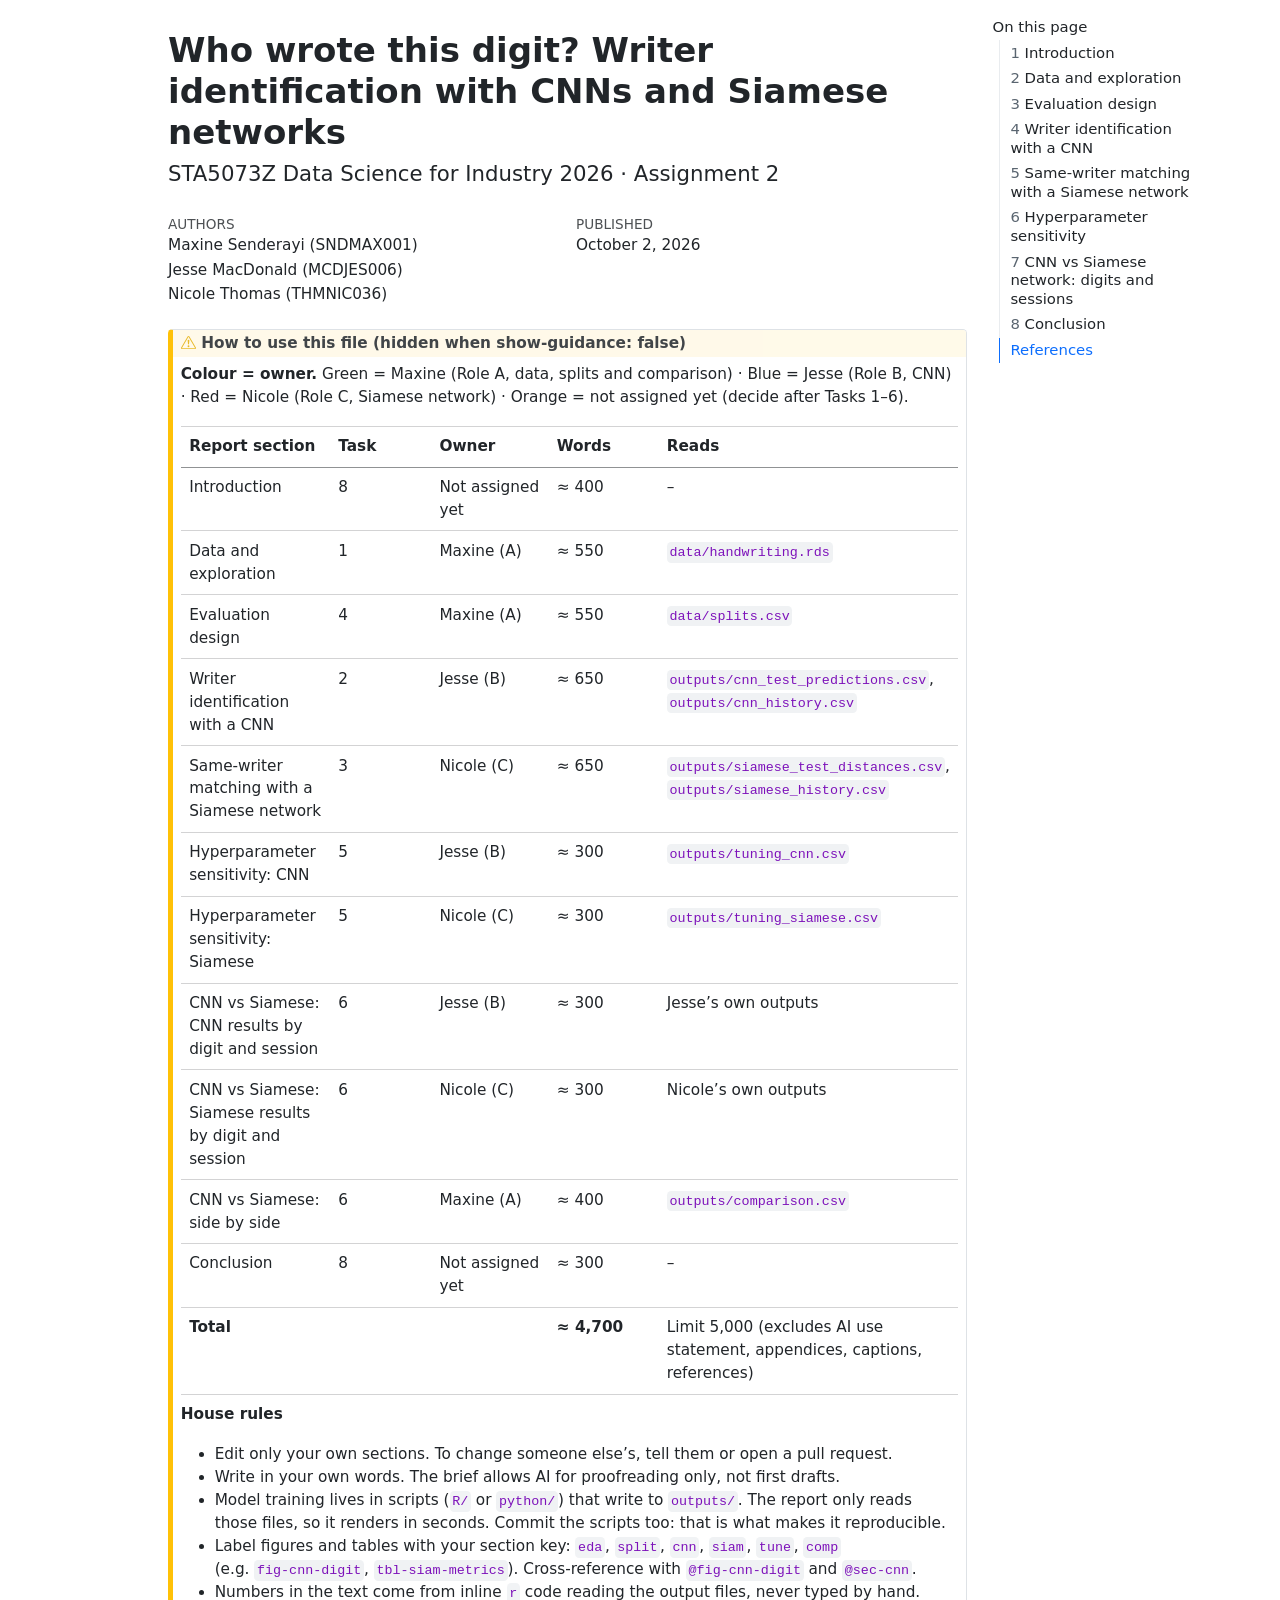
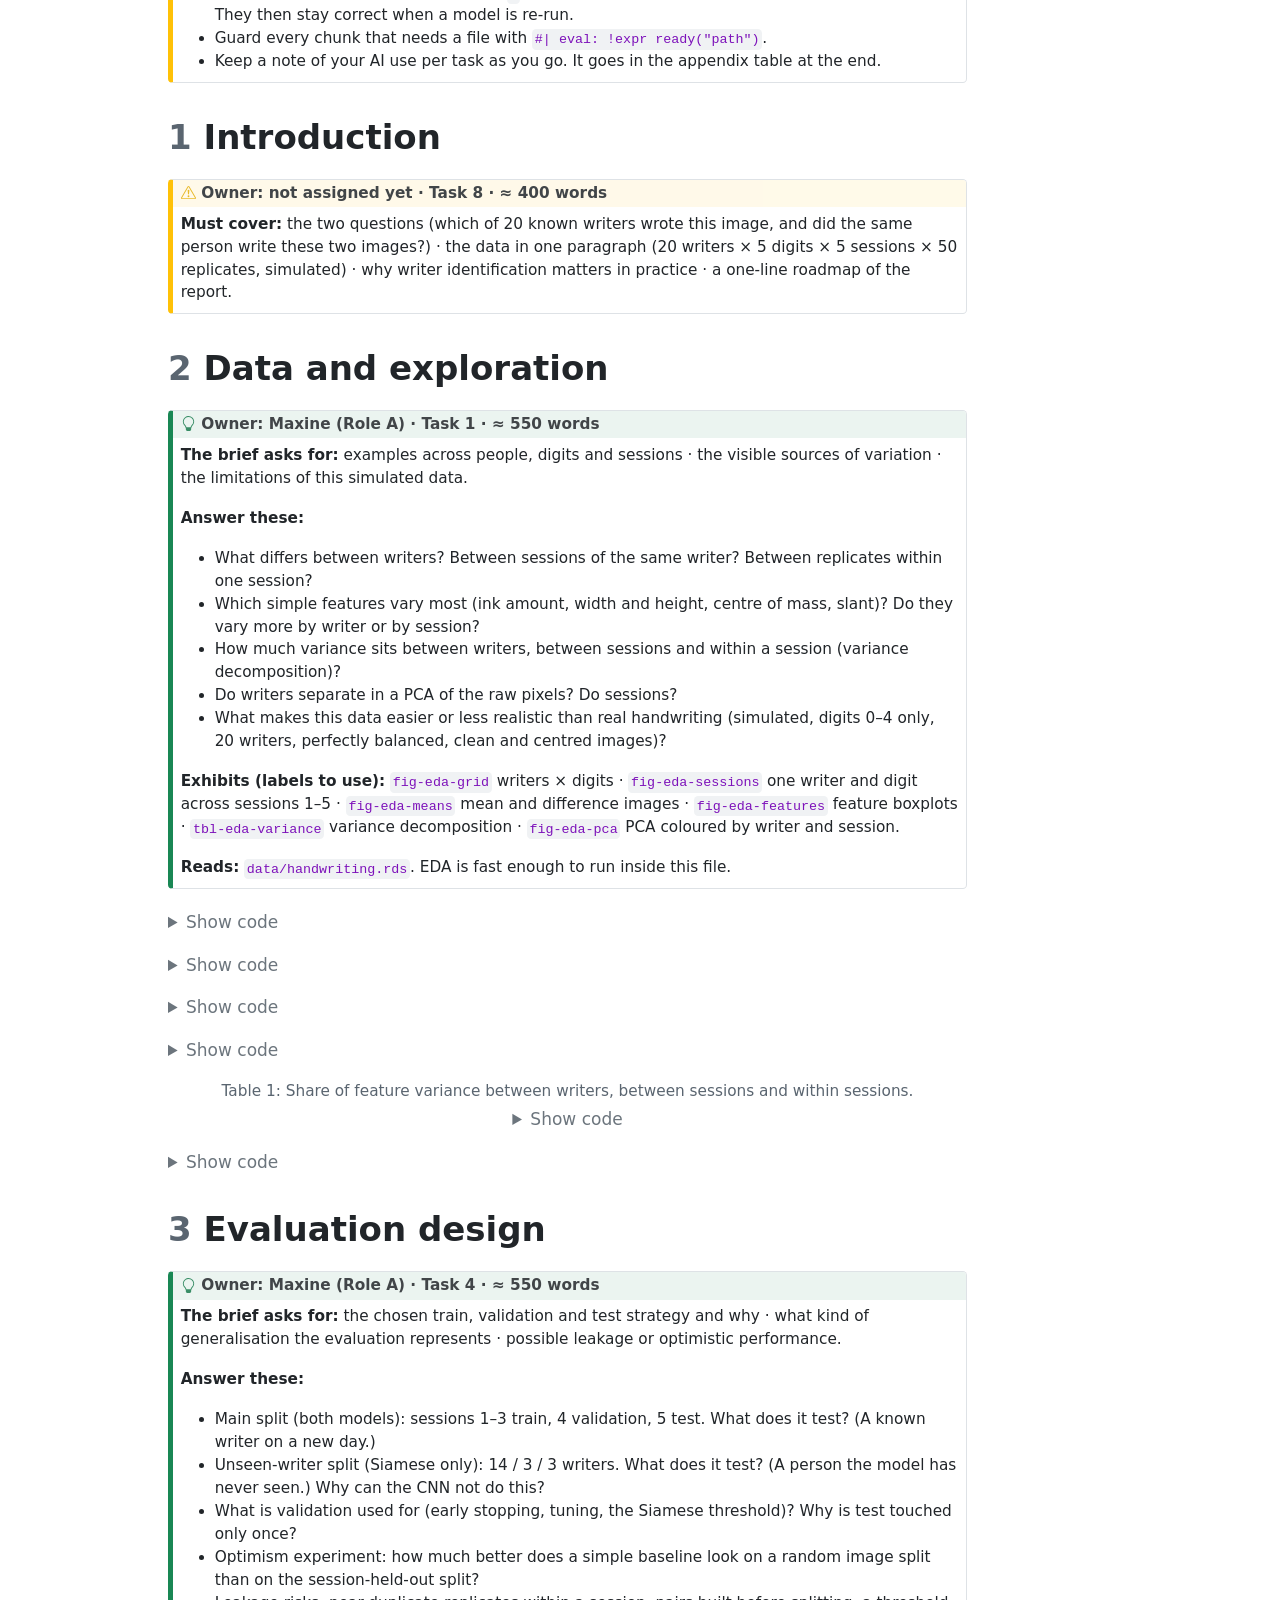
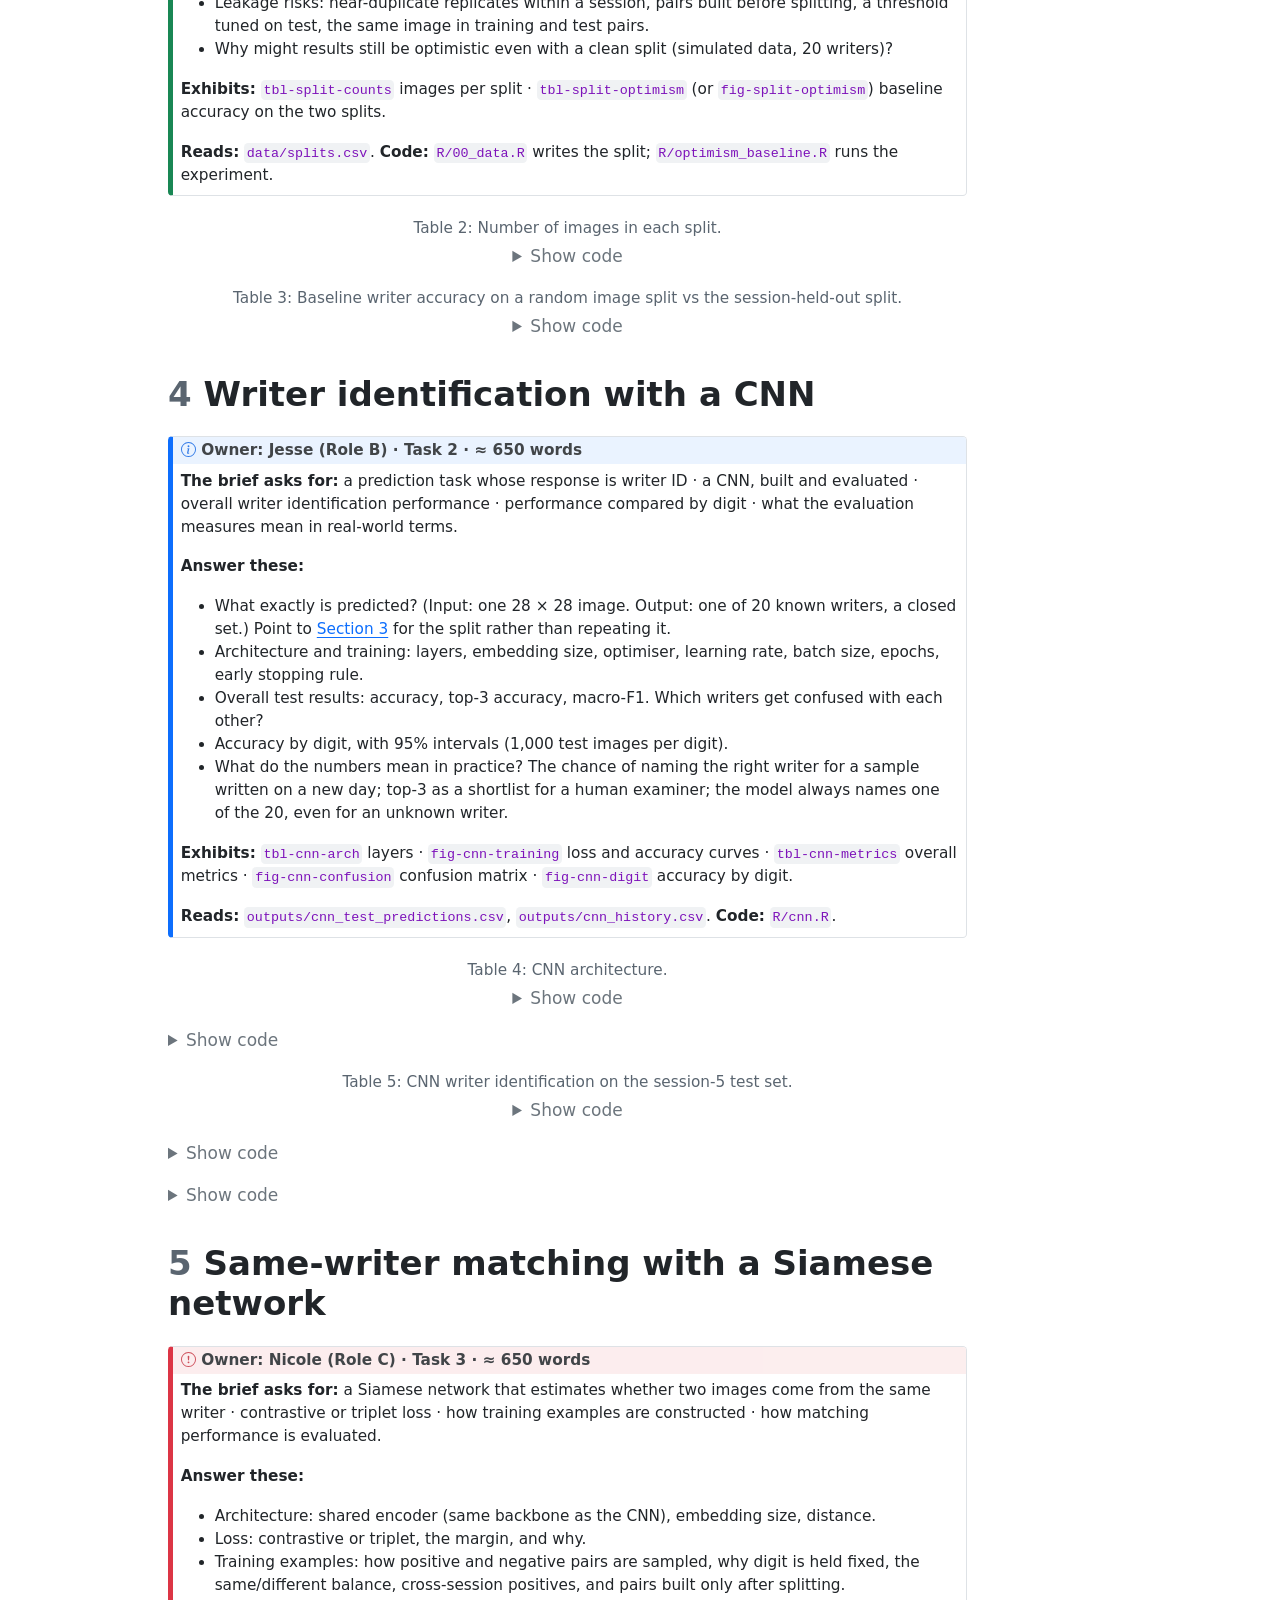
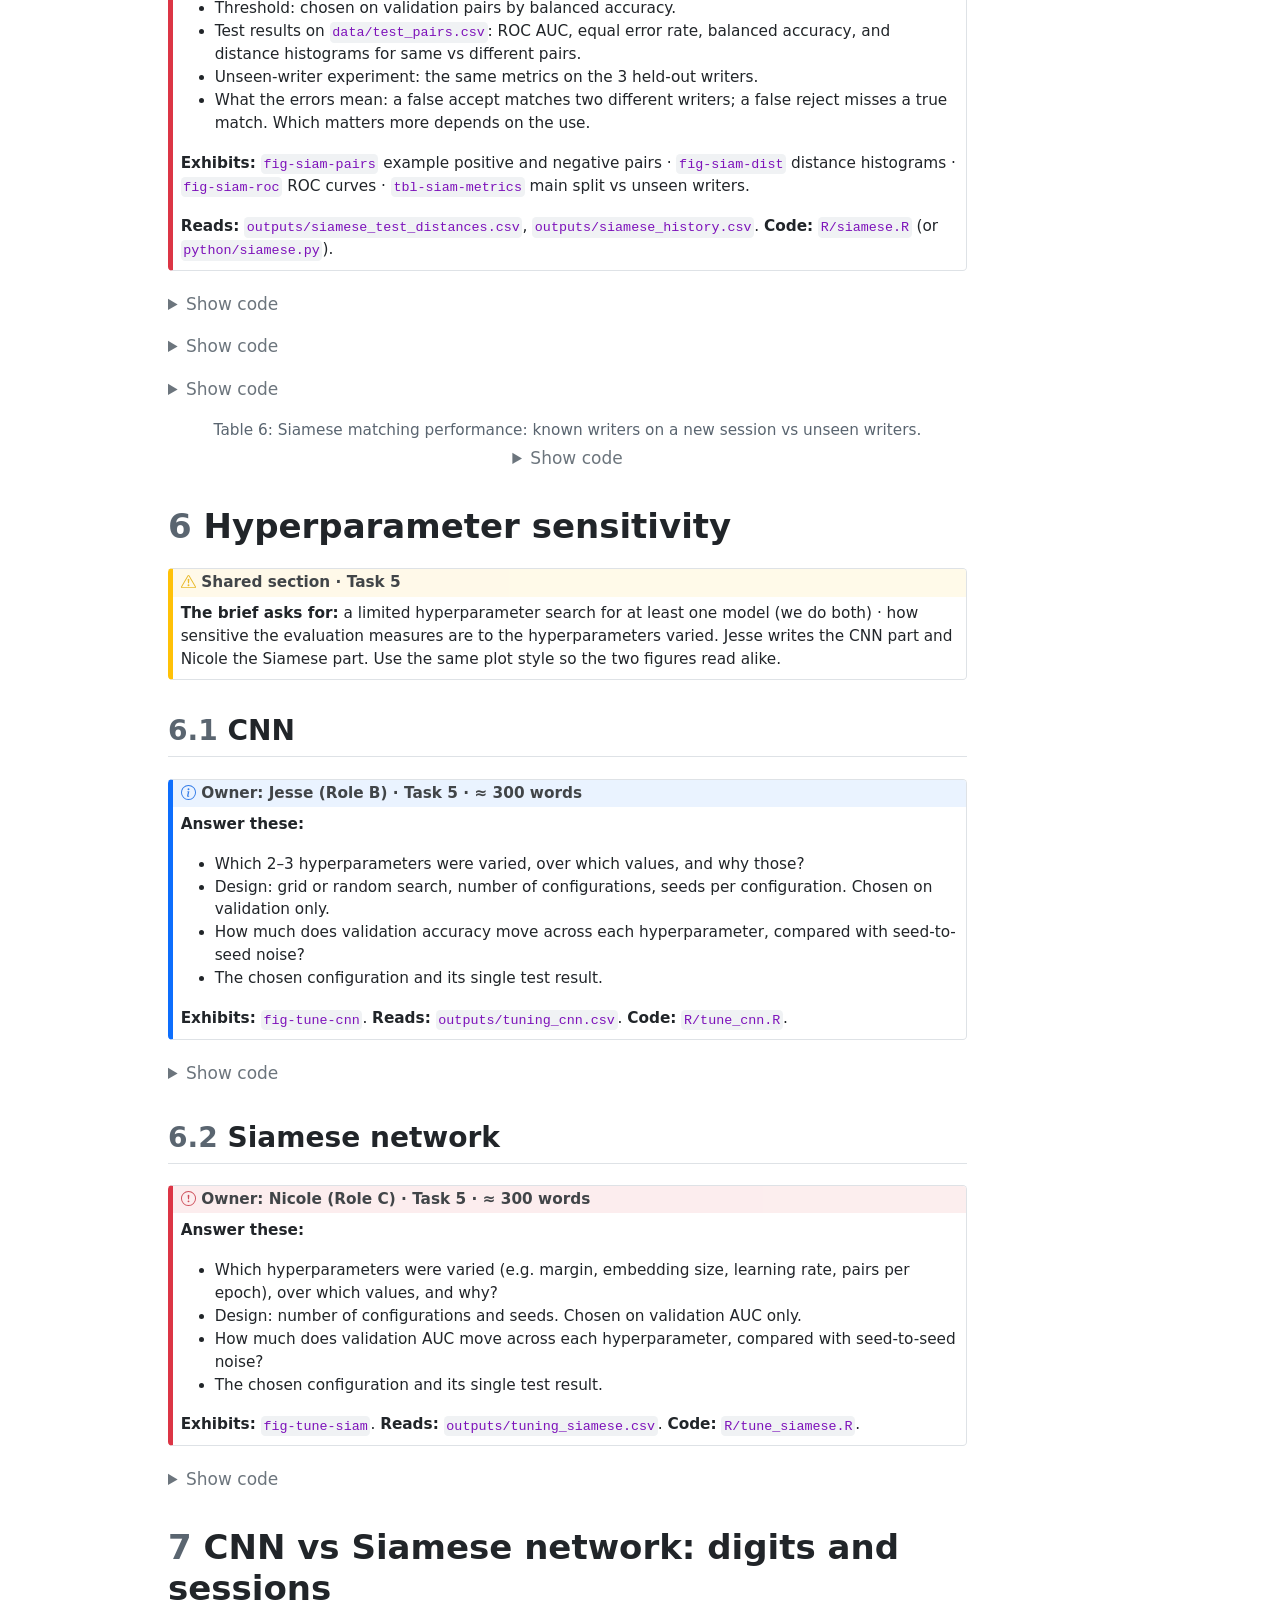
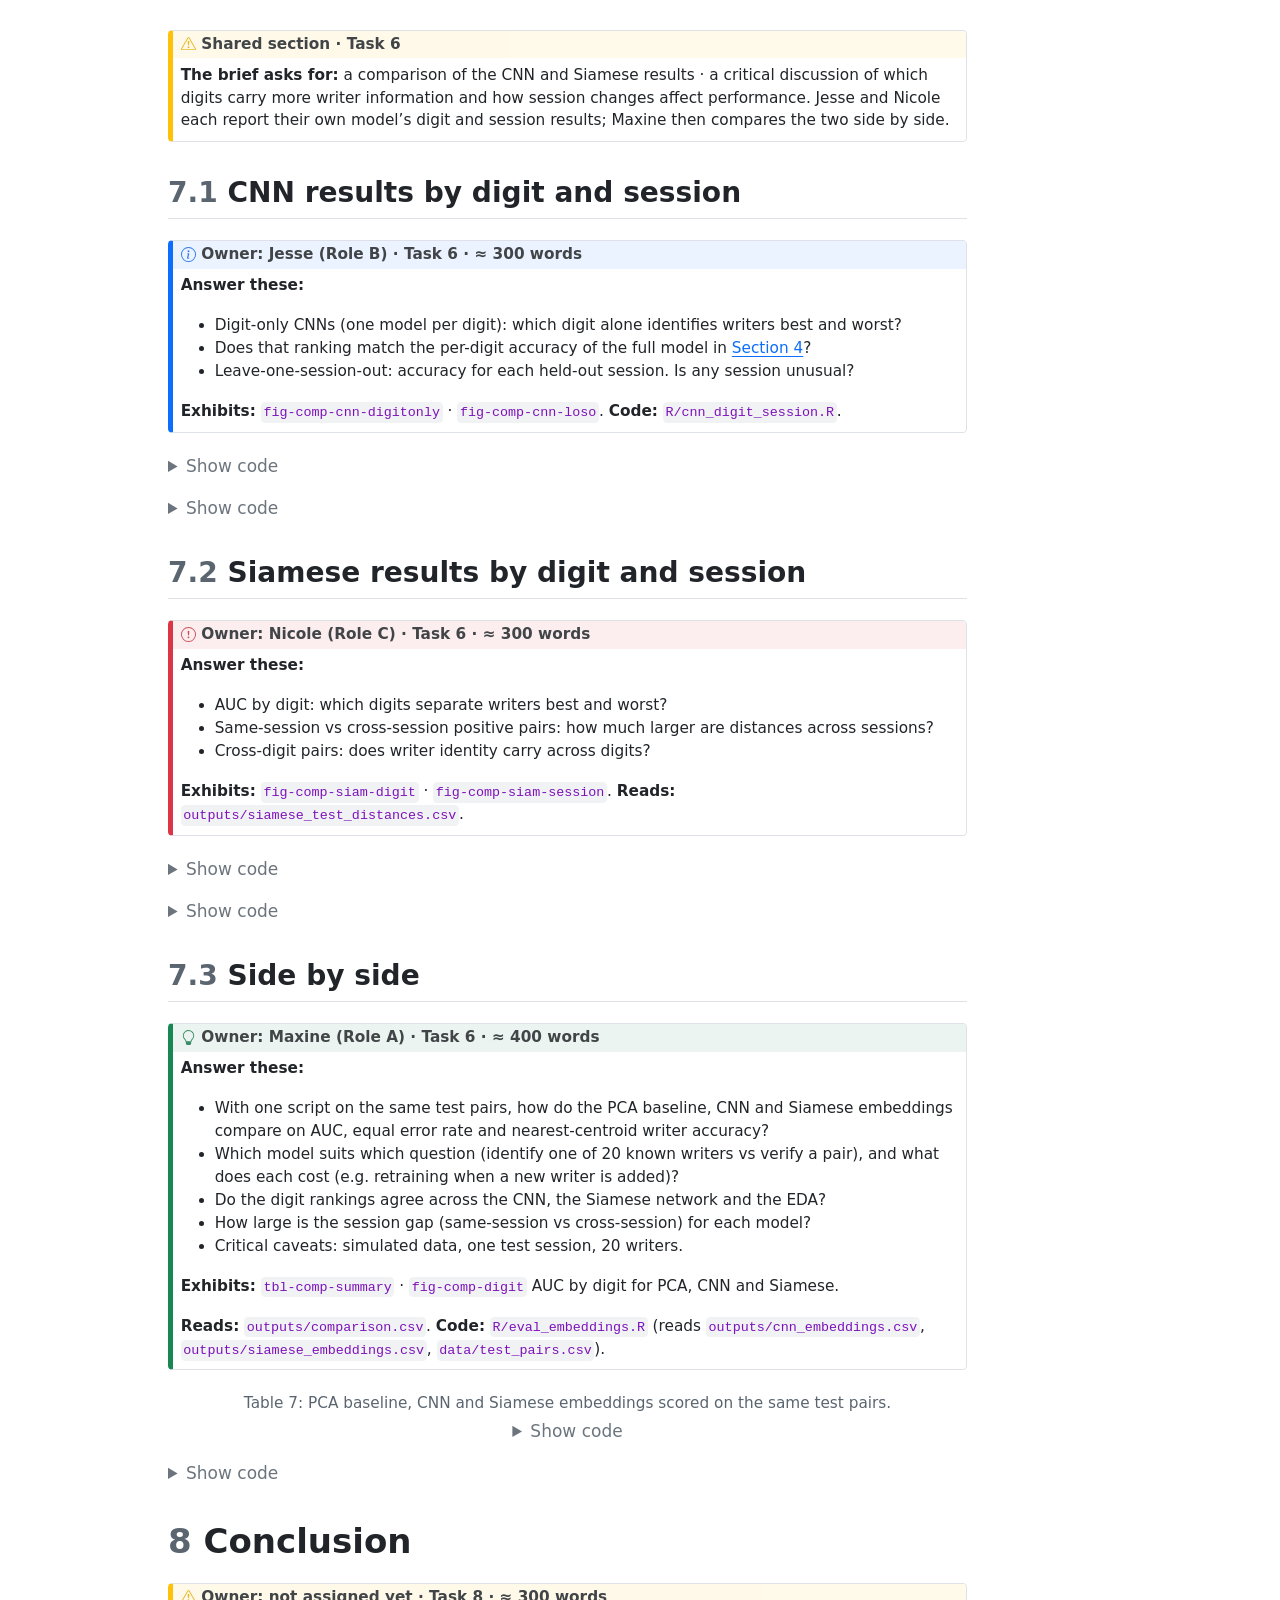
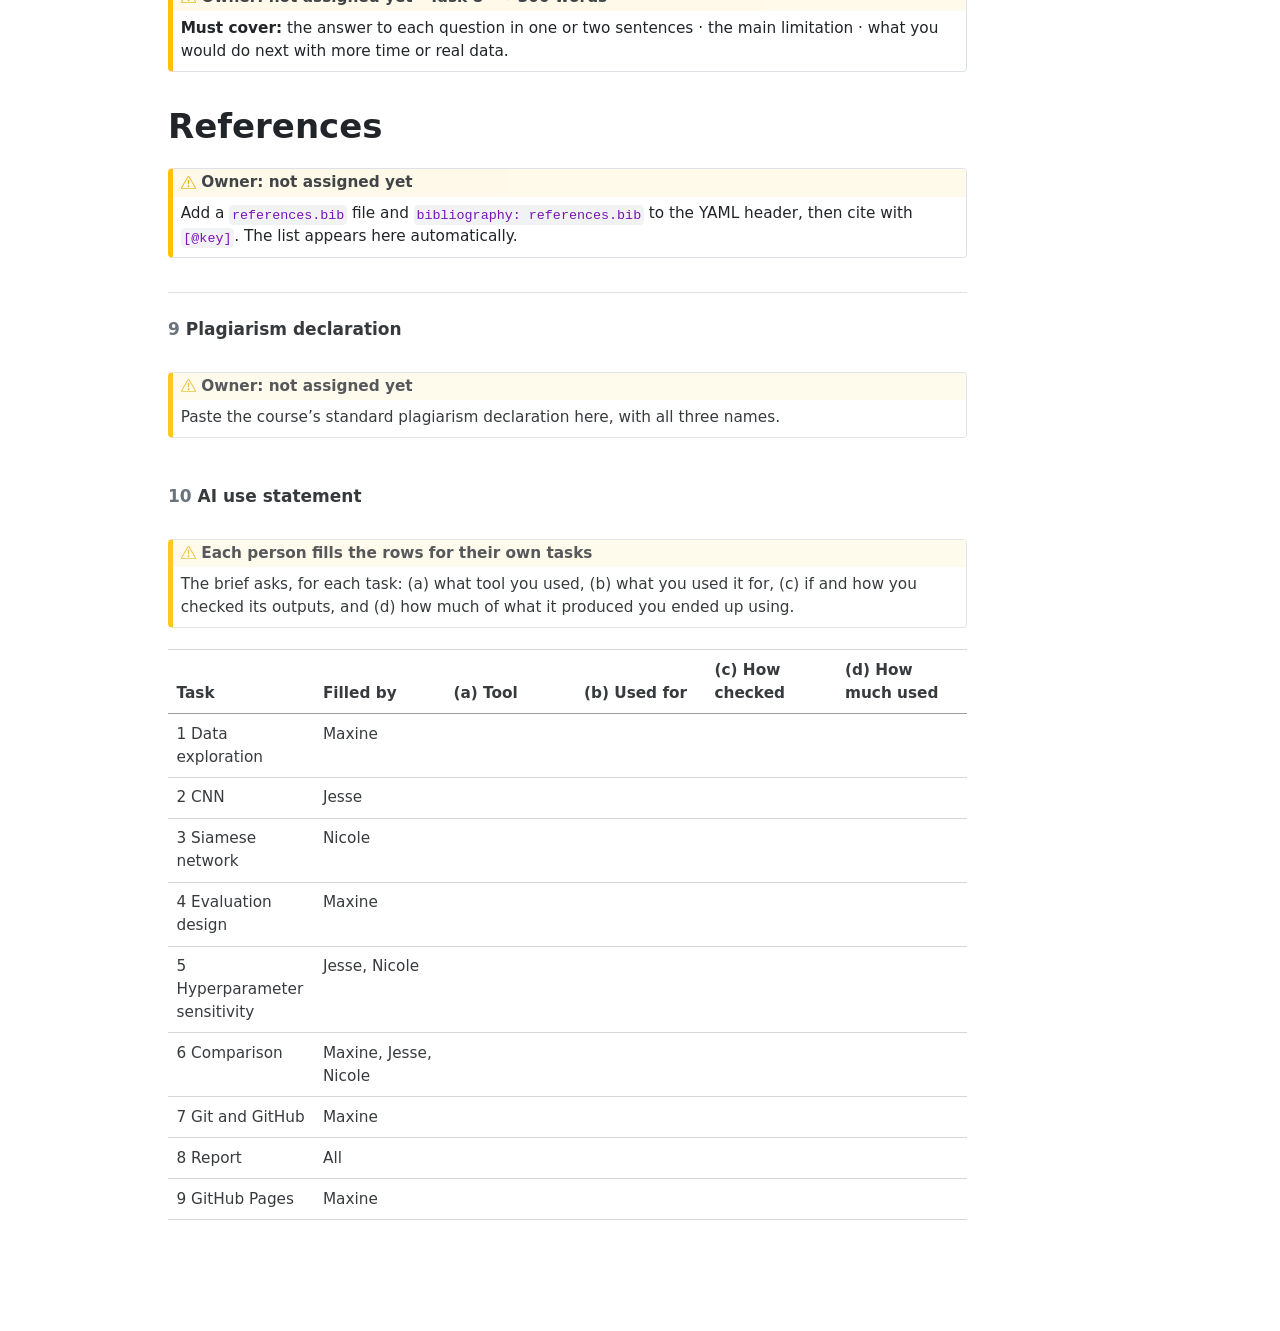
==== docs/index.html @ c6ca2ad2 "Added group names and student numbers" ====
<!DOCTYPE html>
<html xmlns="http://www.w3.org/1999/xhtml" lang="en" xml:lang="en"><head>

<meta charset="utf-8">
<meta name="generator" content="quarto-1.10.18">

<meta name="viewport" content="width=device-width, initial-scale=1.0, user-scalable=yes">

<meta name="author" content="Maxine Senderayi (SNDMAX001)">
<meta name="author" content="Jesse MacDonald (MCDJES006)">
<meta name="author" content="Nicole Thomas (THMNIC036)">
<meta name="dcterms.date" content="2026-10-02">

<title>Who wrote this digit? Writer identification with CNNs and Siamese networks – DS4I Assignment 2</title>
<style>
/* Default styles provided by pandoc.
** See https://pandoc.org/MANUAL.html#variables-for-html for config info.
*/
span.smallcaps{font-variant: small-caps;}
div.columns{display: flex; gap: 1.5em;}
div.column{flex: auto;}
@media screen {
div.columns{gap: min(4vw, 1.5em);}
div.column{overflow-x: auto;}
}
div.hanging-indent{margin-left: 1.5em; text-indent: -1.5em;}
ul.task-list{list-style: none;}
ul.task-list li input[type="checkbox"] {
  width: 0.8em;
  margin: 0 0.8em 0.2em -1em; /* quarto-specific, see https://github.com/quarto-dev/quarto-cli/issues/4556 */ 
  vertical-align: middle;
}
/* CSS for syntax highlighting */
html { -webkit-text-size-adjust: 100%; }
pre > code.sourceCode { white-space: pre; position: relative; }
pre > code.sourceCode > span { display: inline-block; line-height: 1.25; }
pre > code.sourceCode > span:empty { height: 1.2em; }
.sourceCode { overflow: visible; }
code.sourceCode > span { color: inherit; text-decoration: inherit; }
div.sourceCode { margin: 1em 0; }
pre.sourceCode { margin: 0; }
@media screen {
div.sourceCode { overflow: auto; }
}
@media print {
pre > code.sourceCode { white-space: pre-wrap; }
pre > code.sourceCode > span { text-indent: -5em; padding-left: 5em; }
}
pre.numberSource code
  { counter-reset: source-line 0; }
pre.numberSource code > span
  { position: relative; left: -4em; counter-increment: source-line; }
pre.numberSource code > span > a:first-child::before
  { content: counter(source-line);
    position: relative; left: -1em; text-align: right; vertical-align: baseline;
    border: none; display: inline-block;
    -webkit-touch-callout: none; -webkit-user-select: none;
    -khtml-user-select: none; -moz-user-select: none;
    -ms-user-select: none; user-select: none;
    padding: 0 4px; width: 4em;
  }
pre.numberSource { margin-left: 3em;  padding-left: 4px; }
div.sourceCode
  {   }
@media screen {
pre > code.sourceCode > span > a:first-child::before { text-decoration: underline; }
}
/* CSS for citations */
div.csl-bib-body { }
div.csl-entry {
  clear: both;
}
.hanging-indent div.csl-entry {
  margin-left:2em;
  text-indent:-2em;
}
div.csl-left-margin {
  min-width:2em;
  float:left;
}
div.csl-right-inline {
  margin-left:2em;
  padding-left:1em;
}
div.csl-indent {
  margin-left: 2em;
}</style>


<script src="site_libs/quarto-nav/quarto-nav.js"></script>
<script src="site_libs/clipboard/clipboard.min.js"></script>
<script src="site_libs/quarto-search/autocomplete.umd.js"></script>
<script src="site_libs/quarto-search/fuse.min.js"></script>
<script src="site_libs/quarto-search/quarto-search.js"></script>
<meta name="quarto:offset" content="./">
<script src="site_libs/quarto-html/quarto.js" type="module"></script>
<script src="site_libs/quarto-html/tabsets/tabsets.js" type="module"></script>
<script src="site_libs/quarto-html/popper.min.js"></script>
<script src="site_libs/quarto-html/tippy.umd.min.js"></script>
<script src="site_libs/quarto-html/anchor.min.js"></script>
<link href="site_libs/quarto-html/tippy.css" rel="stylesheet">
<link href="site_libs/quarto-html/quarto-syntax-highlighting-64a204ab8560d761af7679ceaba22944.css" rel="stylesheet" id="quarto-text-highlighting-styles">
<script src="site_libs/bootstrap/bootstrap.min.js"></script>
<link href="site_libs/bootstrap/bootstrap-icons.css" rel="stylesheet">
<link href="site_libs/bootstrap/bootstrap-ba8f7c244c1f50cbf6c6a3aa3874339a.min.css" rel="stylesheet" append-hash="true" id="quarto-bootstrap" data-mode="light">
<script id="quarto-search-options" type="application/json">{
  "location": "sidebar",
  "copy-button": false,
  "collapse-after": 3,
  "panel-placement": "start",
  "type": "textbox",
  "limit": 50,
  "keyboard-shortcut": [
    "f",
    "/",
    "s"
  ],
  "show-item-context": false,
  "language": {
    "search-no-results-text": "No results",
    "search-matching-documents-text": "matching documents",
    "search-copy-link-title": "Copy link to search",
    "search-hide-matches-text": "Hide additional matches",
    "search-more-match-text": "more match in this document",
    "search-more-matches-text": "more matches in this document",
    "search-clear-button-title": "Clear",
    "search-text-placeholder": "",
    "search-detached-cancel-button-title": "Cancel",
    "search-submit-button-title": "Submit",
    "search-label": "Search"
  }
}</script>


</head>

<body class="quarto-light">

<div id="quarto-search-results"></div>
<!-- content -->
<div id="quarto-content" class="quarto-container page-columns page-rows-contents page-layout-article">
<!-- sidebar -->
<!-- margin-sidebar -->
    <div id="quarto-margin-sidebar" class="sidebar margin-sidebar">
        <nav id="TOC" role="doc-toc" class="toc-active">
    <h2 id="toc-title">On this page</h2>
   
  <ul class="collapse">
  <li><a href="#sec-intro" id="toc-sec-intro" class="nav-link active" data-scroll-target="#sec-intro"><span class="header-section-number">1</span> Introduction</a></li>
  <li><a href="#sec-eda" id="toc-sec-eda" class="nav-link" data-scroll-target="#sec-eda"><span class="header-section-number">2</span> Data and exploration</a></li>
  <li><a href="#sec-split" id="toc-sec-split" class="nav-link" data-scroll-target="#sec-split"><span class="header-section-number">3</span> Evaluation design</a></li>
  <li><a href="#sec-cnn" id="toc-sec-cnn" class="nav-link" data-scroll-target="#sec-cnn"><span class="header-section-number">4</span> Writer identification with a CNN</a></li>
  <li><a href="#sec-siam" id="toc-sec-siam" class="nav-link" data-scroll-target="#sec-siam"><span class="header-section-number">5</span> Same-writer matching with a Siamese network</a></li>
  <li><a href="#sec-tune" id="toc-sec-tune" class="nav-link" data-scroll-target="#sec-tune"><span class="header-section-number">6</span> Hyperparameter sensitivity</a>
  <ul class="collapse">
  <li><a href="#sec-tune-cnn" id="toc-sec-tune-cnn" class="nav-link" data-scroll-target="#sec-tune-cnn"><span class="header-section-number">6.1</span> CNN</a></li>
  <li><a href="#sec-tune-siam" id="toc-sec-tune-siam" class="nav-link" data-scroll-target="#sec-tune-siam"><span class="header-section-number">6.2</span> Siamese network</a></li>
  </ul></li>
  <li><a href="#sec-comp" id="toc-sec-comp" class="nav-link" data-scroll-target="#sec-comp"><span class="header-section-number">7</span> CNN vs Siamese network: digits and sessions</a>
  <ul class="collapse">
  <li><a href="#sec-comp-cnn" id="toc-sec-comp-cnn" class="nav-link" data-scroll-target="#sec-comp-cnn"><span class="header-section-number">7.1</span> CNN results by digit and session</a></li>
  <li><a href="#sec-comp-siam" id="toc-sec-comp-siam" class="nav-link" data-scroll-target="#sec-comp-siam"><span class="header-section-number">7.2</span> Siamese results by digit and session</a></li>
  <li><a href="#sec-comp-both" id="toc-sec-comp-both" class="nav-link" data-scroll-target="#sec-comp-both"><span class="header-section-number">7.3</span> Side by side</a></li>
  </ul></li>
  <li><a href="#sec-conclusion" id="toc-sec-conclusion" class="nav-link" data-scroll-target="#sec-conclusion"><span class="header-section-number">8</span> Conclusion</a></li>
  <li><a href="#references" id="toc-references" class="nav-link" data-scroll-target="#references">References</a></li>
  
  
  </ul>
</nav>
    </div>
<!-- main -->
<main class="content" id="quarto-document-content">

<header id="title-block-header" class="quarto-title-block default">
<div class="quarto-title">
<h1 class="title">Who wrote this digit? Writer identification with CNNs and Siamese networks</h1>
<p class="subtitle lead">STA5073Z Data Science for Industry 2026 · Assignment 2</p>
</div>



<div class="quarto-title-meta">

    <div>
    <div class="quarto-title-meta-heading">Authors</div>
    <div class="quarto-title-meta-contents">
             <p>Maxine Senderayi (SNDMAX001) </p>
             <p>Jesse MacDonald (MCDJES006) </p>
             <p>Nicole Thomas (THMNIC036) </p>
          </div>
  </div>
    
    <div>
    <div class="quarto-title-meta-heading">Published</div>
    <div class="quarto-title-meta-contents">
      <p class="date">October 2, 2026</p>
    </div>
  </div>
  
    
  </div>
  


</header>


<div class="callout callout-style-default callout-warning callout-titled" title="How to use this file (hidden when show-guidance: false)">
<div class="callout-header d-flex align-content-center">
<div class="callout-icon-container">
<i class="callout-icon"></i>
</div>
<div class="callout-title-container flex-fill">
<span class="screen-reader-only">Warning</span>How to use this file (hidden when show-guidance: false)
</div>
</div>
<div class="callout-body-container callout-body">
<p><strong>Colour = owner.</strong> Green = Maxine (Role A, data, splits and comparison) · Blue = Jesse (Role B, CNN) · Red = Nicole (Role C, Siamese network) · Orange = not assigned yet (decide after Tasks 1–6).</p>
<table class="caption-top table">
<colgroup>
<col style="width: 20%">
<col style="width: 20%">
<col style="width: 20%">
<col style="width: 20%">
<col style="width: 20%">
</colgroup>
<thead>
<tr class="header">
<th>Report section</th>
<th>Task</th>
<th>Owner</th>
<th>Words</th>
<th>Reads</th>
</tr>
</thead>
<tbody>
<tr class="odd">
<td>Introduction</td>
<td>8</td>
<td>Not assigned yet</td>
<td>≈ 400</td>
<td>–</td>
</tr>
<tr class="even">
<td>Data and exploration</td>
<td>1</td>
<td>Maxine (A)</td>
<td>≈ 550</td>
<td><code>data/handwriting.rds</code></td>
</tr>
<tr class="odd">
<td>Evaluation design</td>
<td>4</td>
<td>Maxine (A)</td>
<td>≈ 550</td>
<td><code>data/splits.csv</code></td>
</tr>
<tr class="even">
<td>Writer identification with a CNN</td>
<td>2</td>
<td>Jesse (B)</td>
<td>≈ 650</td>
<td><code>outputs/cnn_test_predictions.csv</code>, <code>outputs/cnn_history.csv</code></td>
</tr>
<tr class="odd">
<td>Same-writer matching with a Siamese network</td>
<td>3</td>
<td>Nicole (C)</td>
<td>≈ 650</td>
<td><code>outputs/siamese_test_distances.csv</code>, <code>outputs/siamese_history.csv</code></td>
</tr>
<tr class="even">
<td>Hyperparameter sensitivity: CNN</td>
<td>5</td>
<td>Jesse (B)</td>
<td>≈ 300</td>
<td><code>outputs/tuning_cnn.csv</code></td>
</tr>
<tr class="odd">
<td>Hyperparameter sensitivity: Siamese</td>
<td>5</td>
<td>Nicole (C)</td>
<td>≈ 300</td>
<td><code>outputs/tuning_siamese.csv</code></td>
</tr>
<tr class="even">
<td>CNN vs Siamese: CNN results by digit and session</td>
<td>6</td>
<td>Jesse (B)</td>
<td>≈ 300</td>
<td>Jesse’s own outputs</td>
</tr>
<tr class="odd">
<td>CNN vs Siamese: Siamese results by digit and session</td>
<td>6</td>
<td>Nicole (C)</td>
<td>≈ 300</td>
<td>Nicole’s own outputs</td>
</tr>
<tr class="even">
<td>CNN vs Siamese: side by side</td>
<td>6</td>
<td>Maxine (A)</td>
<td>≈ 400</td>
<td><code>outputs/comparison.csv</code></td>
</tr>
<tr class="odd">
<td>Conclusion</td>
<td>8</td>
<td>Not assigned yet</td>
<td>≈ 300</td>
<td>–</td>
</tr>
<tr class="even">
<td><strong>Total</strong></td>
<td></td>
<td></td>
<td><strong>≈ 4,700</strong></td>
<td>Limit 5,000 (excludes AI use statement, appendices, captions, references)</td>
</tr>
</tbody>
</table>
<p><strong>House rules</strong></p>
<ul>
<li>Edit only your own sections. To change someone else’s, tell them or open a pull request.</li>
<li>Write in your own words. The brief allows AI for proofreading only, not first drafts.</li>
<li>Model training lives in scripts (<code>R/</code> or <code>python/</code>) that write to <code>outputs/</code>. The report only reads those files, so it renders in seconds. Commit the scripts too: that is what makes it reproducible.</li>
<li>Label figures and tables with your section key: <code>eda</code>, <code>split</code>, <code>cnn</code>, <code>siam</code>, <code>tune</code>, <code>comp</code> (e.g.&nbsp;<code>fig-cnn-digit</code>, <code>tbl-siam-metrics</code>). Cross-reference with <code>@fig-cnn-digit</code> and <code>@sec-cnn</code>.</li>
<li>Numbers in the text come from inline <code>r</code> code reading the output files, never typed by hand. They then stay correct when a model is re-run.</li>
<li>Guard every chunk that needs a file with <code>#| eval: !expr ready("path")</code>.</li>
<li>Keep a note of your AI use per task as you go. It goes in the appendix table at the end.</li>
</ul>
</div>
</div>
<!-- =====================================================================
     INTRODUCTION  ·  Task 8  ·  OWNER: not assigned yet  ·  ≈ 400 words
     ===================================================================== -->
<section id="sec-intro" class="level1" data-number="1">
<h1 data-number="1"><span class="header-section-number">1</span> Introduction</h1>
<div class="callout callout-style-default callout-warning callout-titled" title="Owner: not assigned yet · Task 8 · ≈ 400 words">
<div class="callout-header d-flex align-content-center">
<div class="callout-icon-container">
<i class="callout-icon"></i>
</div>
<div class="callout-title-container flex-fill">
<span class="screen-reader-only">Warning</span>Owner: not assigned yet · Task 8 · ≈ 400 words
</div>
</div>
<div class="callout-body-container callout-body">
<p><strong>Must cover:</strong> the two questions (which of 20 known writers wrote this image, and did the same person write these two images?) · the data in one paragraph (20 writers × 5 digits × 5 sessions × 50 replicates, simulated) · why writer identification matters in practice · a one-line roadmap of the report.</p>
</div>
</div>
<!-- =====================================================================
     DATA AND EXPLORATION  ·  Task 1  ·  OWNER: Maxine (A)  ·  ≈ 550 words
     ===================================================================== -->
</section>
<section id="sec-eda" class="level1" data-number="2">
<h1 data-number="2"><span class="header-section-number">2</span> Data and exploration</h1>
<div class="callout callout-style-default callout-tip callout-titled" title="Owner: Maxine (Role A) · Task 1 · ≈ 550 words">
<div class="callout-header d-flex align-content-center">
<div class="callout-icon-container">
<i class="callout-icon"></i>
</div>
<div class="callout-title-container flex-fill">
<span class="screen-reader-only">Tip</span>Owner: Maxine (Role A) · Task 1 · ≈ 550 words
</div>
</div>
<div class="callout-body-container callout-body">
<p><strong>The brief asks for:</strong> examples across people, digits and sessions · the visible sources of variation · the limitations of this simulated data.</p>
<p><strong>Answer these:</strong></p>
<ul>
<li>What differs between writers? Between sessions of the same writer? Between replicates within one session?</li>
<li>Which simple features vary most (ink amount, width and height, centre of mass, slant)? Do they vary more by writer or by session?</li>
<li>How much variance sits between writers, between sessions and within a session (variance decomposition)?</li>
<li>Do writers separate in a PCA of the raw pixels? Do sessions?</li>
<li>What makes this data easier or less realistic than real handwriting (simulated, digits 0–4 only, 20 writers, perfectly balanced, clean and centred images)?</li>
</ul>
<p><strong>Exhibits (labels to use):</strong> <code>fig-eda-grid</code> writers × digits · <code>fig-eda-sessions</code> one writer and digit across sessions 1–5 · <code>fig-eda-means</code> mean and difference images · <code>fig-eda-features</code> feature boxplots · <code>tbl-eda-variance</code> variance decomposition · <code>fig-eda-pca</code> PCA coloured by writer and session.</p>
<p><strong>Reads:</strong> <code>data/handwriting.rds</code>. EDA is fast enough to run inside this file.</p>
</div>
</div>
<div class="cell">
<details class="code-fold">
<summary>Show code</summary>
<div class="code-copy-outer-scaffold"><div class="sourceCode cell-code" id="cb1"><pre class="sourceCode r code-with-copy"><code class="sourceCode r"><span id="cb1-1"><a href="#cb1-1" aria-hidden="true" tabindex="-1"></a><span class="co"># Maxine: grid of example images across writers and digits</span></span></code></pre></div><button title="Copy to Clipboard" class="code-copy-button"><i class="bi"></i></button></div>
</details>
</div>
<div class="cell">
<details class="code-fold">
<summary>Show code</summary>
<div class="code-copy-outer-scaffold"><div class="sourceCode cell-code" id="cb2"><pre class="sourceCode r code-with-copy"><code class="sourceCode r"><span id="cb2-1"><a href="#cb2-1" aria-hidden="true" tabindex="-1"></a><span class="co"># Maxine: same writer and digit across the five sessions, a few replicates each</span></span></code></pre></div><button title="Copy to Clipboard" class="code-copy-button"><i class="bi"></i></button></div>
</details>
</div>
<div class="cell">
<details class="code-fold">
<summary>Show code</summary>
<div class="code-copy-outer-scaffold"><div class="sourceCode cell-code" id="cb3"><pre class="sourceCode r code-with-copy"><code class="sourceCode r"><span id="cb3-1"><a href="#cb3-1" aria-hidden="true" tabindex="-1"></a><span class="co"># Maxine: mean and difference images</span></span></code></pre></div><button title="Copy to Clipboard" class="code-copy-button"><i class="bi"></i></button></div>
</details>
</div>
<div class="cell">
<details class="code-fold">
<summary>Show code</summary>
<div class="code-copy-outer-scaffold"><div class="sourceCode cell-code" id="cb4"><pre class="sourceCode r code-with-copy"><code class="sourceCode r"><span id="cb4-1"><a href="#cb4-1" aria-hidden="true" tabindex="-1"></a><span class="co"># Maxine: ink amount, width/height, centre of mass, slant</span></span></code></pre></div><button title="Copy to Clipboard" class="code-copy-button"><i class="bi"></i></button></div>
</details>
</div>
<div id="tbl-eda-variance" class="cell quarto-float quarto-figure quarto-figure-center anchored">
<figure class="quarto-float quarto-float-tbl figure">
<figcaption class="quarto-float-caption-top quarto-float-caption quarto-float-tbl" id="tbl-eda-variance-caption-0ceaefa1-69ba-4598-a22c-09a6ac19f8ca">
Table&nbsp;1: Share of feature variance between writers, between sessions and within sessions.
</figcaption>
<div aria-describedby="tbl-eda-variance-caption-0ceaefa1-69ba-4598-a22c-09a6ac19f8ca">
<details class="code-fold">
<summary>Show code</summary>
<div class="code-copy-outer-scaffold"><div class="sourceCode cell-code" id="cb5"><pre class="sourceCode r code-with-copy"><code class="sourceCode r"><span id="cb5-1"><a href="#cb5-1" aria-hidden="true" tabindex="-1"></a><span class="co"># Maxine: variance decomposition of the features above</span></span></code></pre></div><button title="Copy to Clipboard" class="code-copy-button"><i class="bi"></i></button></div>
</details>
</div>
</figure>
</div>
<div class="cell">
<details class="code-fold">
<summary>Show code</summary>
<div class="code-copy-outer-scaffold"><div class="sourceCode cell-code" id="cb6"><pre class="sourceCode r code-with-copy"><code class="sourceCode r"><span id="cb6-1"><a href="#cb6-1" aria-hidden="true" tabindex="-1"></a><span class="co"># Maxine: PCA of pixels</span></span></code></pre></div><button title="Copy to Clipboard" class="code-copy-button"><i class="bi"></i></button></div>
</details>
</div>
<!-- =====================================================================
     EVALUATION DESIGN  ·  Task 4  ·  OWNER: Maxine (A)  ·  ≈ 550 words
     ===================================================================== -->
</section>
<section id="sec-split" class="level1" data-number="3">
<h1 data-number="3"><span class="header-section-number">3</span> Evaluation design</h1>
<div class="callout callout-style-default callout-tip callout-titled" title="Owner: Maxine (Role A) · Task 4 · ≈ 550 words">
<div class="callout-header d-flex align-content-center">
<div class="callout-icon-container">
<i class="callout-icon"></i>
</div>
<div class="callout-title-container flex-fill">
<span class="screen-reader-only">Tip</span>Owner: Maxine (Role A) · Task 4 · ≈ 550 words
</div>
</div>
<div class="callout-body-container callout-body">
<p><strong>The brief asks for:</strong> the chosen train, validation and test strategy and why · what kind of generalisation the evaluation represents · possible leakage or optimistic performance.</p>
<p><strong>Answer these:</strong></p>
<ul>
<li>Main split (both models): sessions 1–3 train, 4 validation, 5 test. What does it test? (A known writer on a new day.)</li>
<li>Unseen-writer split (Siamese only): 14 / 3 / 3 writers. What does it test? (A person the model has never seen.) Why can the CNN not do this?</li>
<li>What is validation used for (early stopping, tuning, the Siamese threshold)? Why is test touched only once?</li>
<li>Optimism experiment: how much better does a simple baseline look on a random image split than on the session-held-out split?</li>
<li>Leakage risks: near-duplicate replicates within a session, pairs built before splitting, a threshold tuned on test, the same image in training and test pairs.</li>
<li>Why might results still be optimistic even with a clean split (simulated data, 20 writers)?</li>
</ul>
<p><strong>Exhibits:</strong> <code>tbl-split-counts</code> images per split · <code>tbl-split-optimism</code> (or <code>fig-split-optimism</code>) baseline accuracy on the two splits.</p>
<p><strong>Reads:</strong> <code>data/splits.csv</code>. <strong>Code:</strong> <code>R/00_data.R</code> writes the split; <code>R/optimism_baseline.R</code> runs the experiment.</p>
</div>
</div>
<div id="tbl-split-counts" class="cell quarto-float quarto-figure quarto-figure-center anchored">
<figure class="quarto-float quarto-float-tbl figure">
<figcaption class="quarto-float-caption-top quarto-float-caption quarto-float-tbl" id="tbl-split-counts-caption-0ceaefa1-69ba-4598-a22c-09a6ac19f8ca">
Table&nbsp;2: Number of images in each split.
</figcaption>
<div aria-describedby="tbl-split-counts-caption-0ceaefa1-69ba-4598-a22c-09a6ac19f8ca">
<details class="code-fold">
<summary>Show code</summary>
<div class="code-copy-outer-scaffold"><div class="sourceCode cell-code" id="cb7"><pre class="sourceCode r code-with-copy"><code class="sourceCode r"><span id="cb7-1"><a href="#cb7-1" aria-hidden="true" tabindex="-1"></a>splits <span class="ot">&lt;-</span> <span class="fu">read_csv</span>(<span class="st">"data/splits.csv"</span>, <span class="at">show_col_types =</span> <span class="cn">FALSE</span>)</span>
<span id="cb7-2"><a href="#cb7-2" aria-hidden="true" tabindex="-1"></a><span class="co"># Maxine: counts by split_main and split_writer</span></span></code></pre></div><button title="Copy to Clipboard" class="code-copy-button"><i class="bi"></i></button></div>
</details>
</div>
</figure>
</div>
<div id="tbl-split-optimism" class="cell quarto-float quarto-figure quarto-figure-center anchored">
<figure class="quarto-float quarto-float-tbl figure">
<figcaption class="quarto-float-caption-top quarto-float-caption quarto-float-tbl" id="tbl-split-optimism-caption-0ceaefa1-69ba-4598-a22c-09a6ac19f8ca">
Table&nbsp;3: Baseline writer accuracy on a random image split vs the session-held-out split.
</figcaption>
<div aria-describedby="tbl-split-optimism-caption-0ceaefa1-69ba-4598-a22c-09a6ac19f8ca">
<details class="code-fold">
<summary>Show code</summary>
<div class="code-copy-outer-scaffold"><div class="sourceCode cell-code" id="cb8"><pre class="sourceCode r code-with-copy"><code class="sourceCode r"><span id="cb8-1"><a href="#cb8-1" aria-hidden="true" tabindex="-1"></a><span class="co"># Maxine: read outputs/optimism_baseline.csv and show the gap</span></span></code></pre></div><button title="Copy to Clipboard" class="code-copy-button"><i class="bi"></i></button></div>
</details>
</div>
</figure>
</div>
<!-- =====================================================================
     CNN  ·  Task 2  ·  OWNER: Jesse (Role B)  ·  ≈ 650 words
     ===================================================================== -->
</section>
<section id="sec-cnn" class="level1" data-number="4">
<h1 data-number="4"><span class="header-section-number">4</span> Writer identification with a CNN</h1>
<div class="callout callout-style-default callout-note callout-titled" title="Owner: Jesse (Role B) · Task 2 · ≈ 650 words">
<div class="callout-header d-flex align-content-center">
<div class="callout-icon-container">
<i class="callout-icon"></i>
</div>
<div class="callout-title-container flex-fill">
<span class="screen-reader-only">Note</span>Owner: Jesse (Role B) · Task 2 · ≈ 650 words
</div>
</div>
<div class="callout-body-container callout-body">
<p><strong>The brief asks for:</strong> a prediction task whose response is writer ID · a CNN, built and evaluated · overall writer identification performance · performance compared by digit · what the evaluation measures mean in real-world terms.</p>
<p><strong>Answer these:</strong></p>
<ul>
<li>What exactly is predicted? (Input: one 28 × 28 image. Output: one of 20 known writers, a closed set.) Point to <a href="#sec-split" class="quarto-xref">Section&nbsp;3</a> for the split rather than repeating it.</li>
<li>Architecture and training: layers, embedding size, optimiser, learning rate, batch size, epochs, early stopping rule.</li>
<li>Overall test results: accuracy, top-3 accuracy, macro-F1. Which writers get confused with each other?</li>
<li>Accuracy by digit, with 95% intervals (1,000 test images per digit).</li>
<li>What do the numbers mean in practice? The chance of naming the right writer for a sample written on a new day; top-3 as a shortlist for a human examiner; the model always names one of the 20, even for an unknown writer.</li>
</ul>
<p><strong>Exhibits:</strong> <code>tbl-cnn-arch</code> layers · <code>fig-cnn-training</code> loss and accuracy curves · <code>tbl-cnn-metrics</code> overall metrics · <code>fig-cnn-confusion</code> confusion matrix · <code>fig-cnn-digit</code> accuracy by digit.</p>
<p><strong>Reads:</strong> <code>outputs/cnn_test_predictions.csv</code>, <code>outputs/cnn_history.csv</code>. <strong>Code:</strong> <code>R/cnn.R</code>.</p>
</div>
</div>
<div id="tbl-cnn-arch" class="cell quarto-float quarto-figure quarto-figure-center anchored">
<figure class="quarto-float quarto-float-tbl figure">
<figcaption class="quarto-float-caption-top quarto-float-caption quarto-float-tbl" id="tbl-cnn-arch-caption-0ceaefa1-69ba-4598-a22c-09a6ac19f8ca">
Table&nbsp;4: CNN architecture.
</figcaption>
<div aria-describedby="tbl-cnn-arch-caption-0ceaefa1-69ba-4598-a22c-09a6ac19f8ca">
<details class="code-fold">
<summary>Show code</summary>
<div class="code-copy-outer-scaffold"><div class="sourceCode cell-code" id="cb9"><pre class="sourceCode r code-with-copy"><code class="sourceCode r"><span id="cb9-1"><a href="#cb9-1" aria-hidden="true" tabindex="-1"></a><span class="co"># Jesse: layer table (can be typed by hand or taken from summary(model))</span></span></code></pre></div><button title="Copy to Clipboard" class="code-copy-button"><i class="bi"></i></button></div>
</details>
</div>
</figure>
</div>
<div class="cell">
<details class="code-fold">
<summary>Show code</summary>
<div class="code-copy-outer-scaffold"><div class="sourceCode cell-code" id="cb10"><pre class="sourceCode r code-with-copy"><code class="sourceCode r"><span id="cb10-1"><a href="#cb10-1" aria-hidden="true" tabindex="-1"></a><span class="co"># Jesse: training curves</span></span></code></pre></div><button title="Copy to Clipboard" class="code-copy-button"><i class="bi"></i></button></div>
</details>
</div>
<div id="tbl-cnn-metrics" class="cell quarto-float quarto-figure quarto-figure-center anchored">
<figure class="quarto-float quarto-float-tbl figure">
<figcaption class="quarto-float-caption-top quarto-float-caption quarto-float-tbl" id="tbl-cnn-metrics-caption-0ceaefa1-69ba-4598-a22c-09a6ac19f8ca">
Table&nbsp;5: CNN writer identification on the session-5 test set.
</figcaption>
<div aria-describedby="tbl-cnn-metrics-caption-0ceaefa1-69ba-4598-a22c-09a6ac19f8ca">
<details class="code-fold">
<summary>Show code</summary>
<div class="code-copy-outer-scaffold"><div class="sourceCode cell-code" id="cb11"><pre class="sourceCode r code-with-copy"><code class="sourceCode r"><span id="cb11-1"><a href="#cb11-1" aria-hidden="true" tabindex="-1"></a>cnn_pred <span class="ot">&lt;-</span> <span class="fu">read_csv</span>(<span class="st">"outputs/cnn_test_predictions.csv"</span>, <span class="at">show_col_types =</span> <span class="cn">FALSE</span>)</span>
<span id="cb11-2"><a href="#cb11-2" aria-hidden="true" tabindex="-1"></a><span class="co"># Jesse: accuracy, top-3 accuracy, macro-F1</span></span></code></pre></div><button title="Copy to Clipboard" class="code-copy-button"><i class="bi"></i></button></div>
</details>
</div>
</figure>
</div>
<div class="cell">
<details class="code-fold">
<summary>Show code</summary>
<div class="code-copy-outer-scaffold"><div class="sourceCode cell-code" id="cb12"><pre class="sourceCode r code-with-copy"><code class="sourceCode r"><span id="cb12-1"><a href="#cb12-1" aria-hidden="true" tabindex="-1"></a><span class="co"># Jesse: confusion matrix heatmap</span></span></code></pre></div><button title="Copy to Clipboard" class="code-copy-button"><i class="bi"></i></button></div>
</details>
</div>
<div class="cell">
<details class="code-fold">
<summary>Show code</summary>
<div class="code-copy-outer-scaffold"><div class="sourceCode cell-code" id="cb13"><pre class="sourceCode r code-with-copy"><code class="sourceCode r"><span id="cb13-1"><a href="#cb13-1" aria-hidden="true" tabindex="-1"></a><span class="co"># Jesse: accuracy by digit</span></span></code></pre></div><button title="Copy to Clipboard" class="code-copy-button"><i class="bi"></i></button></div>
</details>
</div>
<!-- =====================================================================
     SIAMESE NETWORK  ·  Task 3  ·  OWNER: Nicole (Role C)  ·  ≈ 650 words
     ===================================================================== -->
</section>
<section id="sec-siam" class="level1" data-number="5">
<h1 data-number="5"><span class="header-section-number">5</span> Same-writer matching with a Siamese network</h1>
<div class="callout callout-style-default callout-important callout-titled" title="Owner: Nicole (Role C) · Task 3 · ≈ 650 words">
<div class="callout-header d-flex align-content-center">
<div class="callout-icon-container">
<i class="callout-icon"></i>
</div>
<div class="callout-title-container flex-fill">
<span class="screen-reader-only">Important</span>Owner: Nicole (Role C) · Task 3 · ≈ 650 words
</div>
</div>
<div class="callout-body-container callout-body">
<p><strong>The brief asks for:</strong> a Siamese network that estimates whether two images come from the same writer · contrastive or triplet loss · how training examples are constructed · how matching performance is evaluated.</p>
<p><strong>Answer these:</strong></p>
<ul>
<li>Architecture: shared encoder (same backbone as the CNN), embedding size, distance.</li>
<li>Loss: contrastive or triplet, the margin, and why.</li>
<li>Training examples: how positive and negative pairs are sampled, why digit is held fixed, the same/different balance, cross-session positives, and pairs built only after splitting.</li>
<li>Threshold: chosen on validation pairs by balanced accuracy.</li>
<li>Test results on <code>data/test_pairs.csv</code>: ROC AUC, equal error rate, balanced accuracy, and distance histograms for same vs different pairs.</li>
<li>Unseen-writer experiment: the same metrics on the 3 held-out writers.</li>
<li>What the errors mean: a false accept matches two different writers; a false reject misses a true match. Which matters more depends on the use.</li>
</ul>
<p><strong>Exhibits:</strong> <code>fig-siam-pairs</code> example positive and negative pairs · <code>fig-siam-dist</code> distance histograms · <code>fig-siam-roc</code> ROC curves · <code>tbl-siam-metrics</code> main split vs unseen writers.</p>
<p><strong>Reads:</strong> <code>outputs/siamese_test_distances.csv</code>, <code>outputs/siamese_history.csv</code>. <strong>Code:</strong> <code>R/siamese.R</code> (or <code>python/siamese.py</code>).</p>
</div>
</div>
<div class="cell">
<details class="code-fold">
<summary>Show code</summary>
<div class="code-copy-outer-scaffold"><div class="sourceCode cell-code" id="cb14"><pre class="sourceCode r code-with-copy"><code class="sourceCode r"><span id="cb14-1"><a href="#cb14-1" aria-hidden="true" tabindex="-1"></a><span class="co"># Nicole: a few pairs of each kind</span></span></code></pre></div><button title="Copy to Clipboard" class="code-copy-button"><i class="bi"></i></button></div>
</details>
</div>
<div class="cell">
<details class="code-fold">
<summary>Show code</summary>
<div class="code-copy-outer-scaffold"><div class="sourceCode cell-code" id="cb15"><pre class="sourceCode r code-with-copy"><code class="sourceCode r"><span id="cb15-1"><a href="#cb15-1" aria-hidden="true" tabindex="-1"></a>siam_dist <span class="ot">&lt;-</span> <span class="fu">read_csv</span>(<span class="st">"outputs/siamese_test_distances.csv"</span>, <span class="at">show_col_types =</span> <span class="cn">FALSE</span>)</span>
<span id="cb15-2"><a href="#cb15-2" aria-hidden="true" tabindex="-1"></a><span class="co"># Nicole: histograms, with the validation threshold marked</span></span></code></pre></div><button title="Copy to Clipboard" class="code-copy-button"><i class="bi"></i></button></div>
</details>
</div>
<div class="cell">
<details class="code-fold">
<summary>Show code</summary>
<div class="code-copy-outer-scaffold"><div class="sourceCode cell-code" id="cb16"><pre class="sourceCode r code-with-copy"><code class="sourceCode r"><span id="cb16-1"><a href="#cb16-1" aria-hidden="true" tabindex="-1"></a><span class="co"># Nicole: ROC curve(s)</span></span></code></pre></div><button title="Copy to Clipboard" class="code-copy-button"><i class="bi"></i></button></div>
</details>
</div>
<div id="tbl-siam-metrics" class="cell quarto-float quarto-figure quarto-figure-center anchored">
<figure class="quarto-float quarto-float-tbl figure">
<figcaption class="quarto-float-caption-top quarto-float-caption quarto-float-tbl" id="tbl-siam-metrics-caption-0ceaefa1-69ba-4598-a22c-09a6ac19f8ca">
Table&nbsp;6: Siamese matching performance: known writers on a new session vs unseen writers.
</figcaption>
<div aria-describedby="tbl-siam-metrics-caption-0ceaefa1-69ba-4598-a22c-09a6ac19f8ca">
<details class="code-fold">
<summary>Show code</summary>
<div class="code-copy-outer-scaffold"><div class="sourceCode cell-code" id="cb17"><pre class="sourceCode r code-with-copy"><code class="sourceCode r"><span id="cb17-1"><a href="#cb17-1" aria-hidden="true" tabindex="-1"></a><span class="co"># Nicole: AUC, EER, balanced accuracy for both settings</span></span></code></pre></div><button title="Copy to Clipboard" class="code-copy-button"><i class="bi"></i></button></div>
</details>
</div>
</figure>
</div>
<!-- =====================================================================
     HYPERPARAMETER SENSITIVITY  ·  Task 5  ·  OWNERS: Jesse (CNN) and Nicole (Siamese)
     ===================================================================== -->
</section>
<section id="sec-tune" class="level1" data-number="6">
<h1 data-number="6"><span class="header-section-number">6</span> Hyperparameter sensitivity</h1>
<div class="callout callout-style-default callout-warning callout-titled" title="Shared section · Task 5">
<div class="callout-header d-flex align-content-center">
<div class="callout-icon-container">
<i class="callout-icon"></i>
</div>
<div class="callout-title-container flex-fill">
<span class="screen-reader-only">Warning</span>Shared section · Task 5
</div>
</div>
<div class="callout-body-container callout-body">
<p><strong>The brief asks for:</strong> a limited hyperparameter search for at least one model (we do both) · how sensitive the evaluation measures are to the hyperparameters varied. Jesse writes the CNN part and Nicole the Siamese part. Use the same plot style so the two figures read alike.</p>
</div>
</div>
<!-- ---- CNN tuning · OWNER: Jesse (Role B) · ≈ 300 words ---- -->
<section id="sec-tune-cnn" class="level2" data-number="6.1">
<h2 data-number="6.1" class="anchored" data-anchor-id="sec-tune-cnn"><span class="header-section-number">6.1</span> CNN</h2>
<div class="callout callout-style-default callout-note callout-titled" title="Owner: Jesse (Role B) · Task 5 · ≈ 300 words">
<div class="callout-header d-flex align-content-center">
<div class="callout-icon-container">
<i class="callout-icon"></i>
</div>
<div class="callout-title-container flex-fill">
<span class="screen-reader-only">Note</span>Owner: Jesse (Role B) · Task 5 · ≈ 300 words
</div>
</div>
<div class="callout-body-container callout-body">
<p><strong>Answer these:</strong></p>
<ul>
<li>Which 2–3 hyperparameters were varied, over which values, and why those?</li>
<li>Design: grid or random search, number of configurations, seeds per configuration. Chosen on validation only.</li>
<li>How much does validation accuracy move across each hyperparameter, compared with seed-to-seed noise?</li>
<li>The chosen configuration and its single test result.</li>
</ul>
<p><strong>Exhibits:</strong> <code>fig-tune-cnn</code>. <strong>Reads:</strong> <code>outputs/tuning_cnn.csv</code>. <strong>Code:</strong> <code>R/tune_cnn.R</code>.</p>
</div>
</div>
<div class="cell">
<details class="code-fold">
<summary>Show code</summary>
<div class="code-copy-outer-scaffold"><div class="sourceCode cell-code" id="cb18"><pre class="sourceCode r code-with-copy"><code class="sourceCode r"><span id="cb18-1"><a href="#cb18-1" aria-hidden="true" tabindex="-1"></a>tune_cnn <span class="ot">&lt;-</span> <span class="fu">read_csv</span>(<span class="st">"outputs/tuning_cnn.csv"</span>, <span class="at">show_col_types =</span> <span class="cn">FALSE</span>)</span>
<span id="cb18-2"><a href="#cb18-2" aria-hidden="true" tabindex="-1"></a><span class="co"># Jesse: sensitivity plot</span></span></code></pre></div><button title="Copy to Clipboard" class="code-copy-button"><i class="bi"></i></button></div>
</details>
</div>
<!-- ---- Siamese tuning · OWNER: Nicole (Role C) · ≈ 300 words ---- -->
</section>
<section id="sec-tune-siam" class="level2" data-number="6.2">
<h2 data-number="6.2" class="anchored" data-anchor-id="sec-tune-siam"><span class="header-section-number">6.2</span> Siamese network</h2>
<div class="callout callout-style-default callout-important callout-titled" title="Owner: Nicole (Role C) · Task 5 · ≈ 300 words">
<div class="callout-header d-flex align-content-center">
<div class="callout-icon-container">
<i class="callout-icon"></i>
</div>
<div class="callout-title-container flex-fill">
<span class="screen-reader-only">Important</span>Owner: Nicole (Role C) · Task 5 · ≈ 300 words
</div>
</div>
<div class="callout-body-container callout-body">
<p><strong>Answer these:</strong></p>
<ul>
<li>Which hyperparameters were varied (e.g.&nbsp;margin, embedding size, learning rate, pairs per epoch), over which values, and why?</li>
<li>Design: number of configurations and seeds. Chosen on validation AUC only.</li>
<li>How much does validation AUC move across each hyperparameter, compared with seed-to-seed noise?</li>
<li>The chosen configuration and its single test result.</li>
</ul>
<p><strong>Exhibits:</strong> <code>fig-tune-siam</code>. <strong>Reads:</strong> <code>outputs/tuning_siamese.csv</code>. <strong>Code:</strong> <code>R/tune_siamese.R</code>.</p>
</div>
</div>
<div class="cell">
<details class="code-fold">
<summary>Show code</summary>
<div class="code-copy-outer-scaffold"><div class="sourceCode cell-code" id="cb19"><pre class="sourceCode r code-with-copy"><code class="sourceCode r"><span id="cb19-1"><a href="#cb19-1" aria-hidden="true" tabindex="-1"></a>tune_siam <span class="ot">&lt;-</span> <span class="fu">read_csv</span>(<span class="st">"outputs/tuning_siamese.csv"</span>, <span class="at">show_col_types =</span> <span class="cn">FALSE</span>)</span>
<span id="cb19-2"><a href="#cb19-2" aria-hidden="true" tabindex="-1"></a><span class="co"># Nicole: sensitivity plot, same style as fig-tune-cnn</span></span></code></pre></div><button title="Copy to Clipboard" class="code-copy-button"><i class="bi"></i></button></div>
</details>
</div>
<!-- =====================================================================
     CNN vs SIAMESE  ·  Task 6  ·  OWNERS: Jesse, Nicole, Maxine
     ===================================================================== -->
</section>
</section>
<section id="sec-comp" class="level1" data-number="7">
<h1 data-number="7"><span class="header-section-number">7</span> CNN vs Siamese network: digits and sessions</h1>
<div class="callout callout-style-default callout-warning callout-titled" title="Shared section · Task 6">
<div class="callout-header d-flex align-content-center">
<div class="callout-icon-container">
<i class="callout-icon"></i>
</div>
<div class="callout-title-container flex-fill">
<span class="screen-reader-only">Warning</span>Shared section · Task 6
</div>
</div>
<div class="callout-body-container callout-body">
<p><strong>The brief asks for:</strong> a comparison of the CNN and Siamese results · a critical discussion of which digits carry more writer information and how session changes affect performance. Jesse and Nicole each report their own model’s digit and session results; Maxine then compares the two side by side.</p>
</div>
</div>
<!-- ---- CNN by digit and session · OWNER: Jesse (Role B) · ≈ 300 words ---- -->
<section id="sec-comp-cnn" class="level2" data-number="7.1">
<h2 data-number="7.1" class="anchored" data-anchor-id="sec-comp-cnn"><span class="header-section-number">7.1</span> CNN results by digit and session</h2>
<div class="callout callout-style-default callout-note callout-titled" title="Owner: Jesse (Role B) · Task 6 · ≈ 300 words">
<div class="callout-header d-flex align-content-center">
<div class="callout-icon-container">
<i class="callout-icon"></i>
</div>
<div class="callout-title-container flex-fill">
<span class="screen-reader-only">Note</span>Owner: Jesse (Role B) · Task 6 · ≈ 300 words
</div>
</div>
<div class="callout-body-container callout-body">
<p><strong>Answer these:</strong></p>
<ul>
<li>Digit-only CNNs (one model per digit): which digit alone identifies writers best and worst?</li>
<li>Does that ranking match the per-digit accuracy of the full model in <a href="#sec-cnn" class="quarto-xref">Section&nbsp;4</a>?</li>
<li>Leave-one-session-out: accuracy for each held-out session. Is any session unusual?</li>
</ul>
<p><strong>Exhibits:</strong> <code>fig-comp-cnn-digitonly</code> · <code>fig-comp-cnn-loso</code>. <strong>Code:</strong> <code>R/cnn_digit_session.R</code>.</p>
</div>
</div>
<div class="cell">
<details class="code-fold">
<summary>Show code</summary>
<div class="code-copy-outer-scaffold"><div class="sourceCode cell-code" id="cb20"><pre class="sourceCode r code-with-copy"><code class="sourceCode r"><span id="cb20-1"><a href="#cb20-1" aria-hidden="true" tabindex="-1"></a><span class="co"># Jesse: accuracy by digit for digit-only models</span></span></code></pre></div><button title="Copy to Clipboard" class="code-copy-button"><i class="bi"></i></button></div>
</details>
</div>
<div class="cell">
<details class="code-fold">
<summary>Show code</summary>
<div class="code-copy-outer-scaffold"><div class="sourceCode cell-code" id="cb21"><pre class="sourceCode r code-with-copy"><code class="sourceCode r"><span id="cb21-1"><a href="#cb21-1" aria-hidden="true" tabindex="-1"></a><span class="co"># Jesse: accuracy by held-out session</span></span></code></pre></div><button title="Copy to Clipboard" class="code-copy-button"><i class="bi"></i></button></div>
</details>
</div>
<!-- ---- Siamese by digit and session · OWNER: Nicole (Role C) · ≈ 300 words ---- -->
</section>
<section id="sec-comp-siam" class="level2" data-number="7.2">
<h2 data-number="7.2" class="anchored" data-anchor-id="sec-comp-siam"><span class="header-section-number">7.2</span> Siamese results by digit and session</h2>
<div class="callout callout-style-default callout-important callout-titled" title="Owner: Nicole (Role C) · Task 6 · ≈ 300 words">
<div class="callout-header d-flex align-content-center">
<div class="callout-icon-container">
<i class="callout-icon"></i>
</div>
<div class="callout-title-container flex-fill">
<span class="screen-reader-only">Important</span>Owner: Nicole (Role C) · Task 6 · ≈ 300 words
</div>
</div>
<div class="callout-body-container callout-body">
<p><strong>Answer these:</strong></p>
<ul>
<li>AUC by digit: which digits separate writers best and worst?</li>
<li>Same-session vs cross-session positive pairs: how much larger are distances across sessions?</li>
<li>Cross-digit pairs: does writer identity carry across digits?</li>
</ul>
<p><strong>Exhibits:</strong> <code>fig-comp-siam-digit</code> · <code>fig-comp-siam-session</code>. <strong>Reads:</strong> <code>outputs/siamese_test_distances.csv</code>.</p>
</div>
</div>
<div class="cell">
<details class="code-fold">
<summary>Show code</summary>
<div class="code-copy-outer-scaffold"><div class="sourceCode cell-code" id="cb22"><pre class="sourceCode r code-with-copy"><code class="sourceCode r"><span id="cb22-1"><a href="#cb22-1" aria-hidden="true" tabindex="-1"></a><span class="co"># Nicole: AUC by digit</span></span></code></pre></div><button title="Copy to Clipboard" class="code-copy-button"><i class="bi"></i></button></div>
</details>
</div>
<div class="cell">
<details class="code-fold">
<summary>Show code</summary>
<div class="code-copy-outer-scaffold"><div class="sourceCode cell-code" id="cb23"><pre class="sourceCode r code-with-copy"><code class="sourceCode r"><span id="cb23-1"><a href="#cb23-1" aria-hidden="true" tabindex="-1"></a><span class="co"># Nicole: same- vs cross-session distances</span></span></code></pre></div><button title="Copy to Clipboard" class="code-copy-button"><i class="bi"></i></button></div>
</details>
</div>
<!-- ---- Side by side · OWNER: Maxine (A) · ≈ 400 words ---- -->
</section>
<section id="sec-comp-both" class="level2" data-number="7.3">
<h2 data-number="7.3" class="anchored" data-anchor-id="sec-comp-both"><span class="header-section-number">7.3</span> Side by side</h2>
<div class="callout callout-style-default callout-tip callout-titled" title="Owner: Maxine (Role A) · Task 6 · ≈ 400 words">
<div class="callout-header d-flex align-content-center">
<div class="callout-icon-container">
<i class="callout-icon"></i>
</div>
<div class="callout-title-container flex-fill">
<span class="screen-reader-only">Tip</span>Owner: Maxine (Role A) · Task 6 · ≈ 400 words
</div>
</div>
<div class="callout-body-container callout-body">
<p><strong>Answer these:</strong></p>
<ul>
<li>With one script on the same test pairs, how do the PCA baseline, CNN and Siamese embeddings compare on AUC, equal error rate and nearest-centroid writer accuracy?</li>
<li>Which model suits which question (identify one of 20 known writers vs verify a pair), and what does each cost (e.g.&nbsp;retraining when a new writer is added)?</li>
<li>Do the digit rankings agree across the CNN, the Siamese network and the EDA?</li>
<li>How large is the session gap (same-session vs cross-session) for each model?</li>
<li>Critical caveats: simulated data, one test session, 20 writers.</li>
</ul>
<p><strong>Exhibits:</strong> <code>tbl-comp-summary</code> · <code>fig-comp-digit</code> AUC by digit for PCA, CNN and Siamese.</p>
<p><strong>Reads:</strong> <code>outputs/comparison.csv</code>. <strong>Code:</strong> <code>R/eval_embeddings.R</code> (reads <code>outputs/cnn_embeddings.csv</code>, <code>outputs/siamese_embeddings.csv</code>, <code>data/test_pairs.csv</code>).</p>
</div>
</div>
<div id="tbl-comp-summary" class="cell quarto-float quarto-figure quarto-figure-center anchored">
<figure class="quarto-float quarto-float-tbl figure">
<figcaption class="quarto-float-caption-top quarto-float-caption quarto-float-tbl" id="tbl-comp-summary-caption-0ceaefa1-69ba-4598-a22c-09a6ac19f8ca">
Table&nbsp;7: PCA baseline, CNN and Siamese embeddings scored on the same test pairs.
</figcaption>
<div aria-describedby="tbl-comp-summary-caption-0ceaefa1-69ba-4598-a22c-09a6ac19f8ca">
<details class="code-fold">
<summary>Show code</summary>
<div class="code-copy-outer-scaffold"><div class="sourceCode cell-code" id="cb24"><pre class="sourceCode r code-with-copy"><code class="sourceCode r"><span id="cb24-1"><a href="#cb24-1" aria-hidden="true" tabindex="-1"></a>comparison <span class="ot">&lt;-</span> <span class="fu">read_csv</span>(<span class="st">"outputs/comparison.csv"</span>, <span class="at">show_col_types =</span> <span class="cn">FALSE</span>)</span>
<span id="cb24-2"><a href="#cb24-2" aria-hidden="true" tabindex="-1"></a><span class="co"># Maxine: AUC, EER, nearest-centroid accuracy; same- vs cross-session</span></span></code></pre></div><button title="Copy to Clipboard" class="code-copy-button"><i class="bi"></i></button></div>
</details>
</div>
</figure>
</div>
<div class="cell">
<details class="code-fold">
<summary>Show code</summary>
<div class="code-copy-outer-scaffold"><div class="sourceCode cell-code" id="cb25"><pre class="sourceCode r code-with-copy"><code class="sourceCode r"><span id="cb25-1"><a href="#cb25-1" aria-hidden="true" tabindex="-1"></a><span class="co"># Maxine: AUC by digit, one line or bar group per model</span></span></code></pre></div><button title="Copy to Clipboard" class="code-copy-button"><i class="bi"></i></button></div>
</details>
</div>
<!-- =====================================================================
     CONCLUSION  ·  Task 8  ·  OWNER: not assigned yet  ·  ≈ 300 words
     ===================================================================== -->
</section>
</section>
<section id="sec-conclusion" class="level1" data-number="8">
<h1 data-number="8"><span class="header-section-number">8</span> Conclusion</h1>
<div class="callout callout-style-default callout-warning callout-titled" title="Owner: not assigned yet · Task 8 · ≈ 300 words">
<div class="callout-header d-flex align-content-center">
<div class="callout-icon-container">
<i class="callout-icon"></i>
</div>
<div class="callout-title-container flex-fill">
<span class="screen-reader-only">Warning</span>Owner: not assigned yet · Task 8 · ≈ 300 words
</div>
</div>
<div class="callout-body-container callout-body">
<p><strong>Must cover:</strong> the answer to each question in one or two sentences · the main limitation · what you would do next with more time or real data.</p>
</div>
</div>
</section>
<section id="references" class="level1 unnumbered">
<h1 class="unnumbered">References</h1>
<div class="callout callout-style-default callout-warning callout-titled" title="Owner: not assigned yet">
<div class="callout-header d-flex align-content-center">
<div class="callout-icon-container">
<i class="callout-icon"></i>
</div>
<div class="callout-title-container flex-fill">
<span class="screen-reader-only">Warning</span>Owner: not assigned yet
</div>
</div>
<div class="callout-body-container callout-body">
<p>Add a <code>references.bib</code> file and <code>bibliography: references.bib</code> to the YAML header, then cite with <code>[@key]</code>. The list appears here automatically.</p>
</div>
</div>
<div id="refs" role="list">

</div>
<!-- =====================================================================
     APPENDICES  ·  not counted in the 5,000 words
     ===================================================================== -->
</section>



<div id="quarto-appendix" class="default"><section id="plagiarism-declaration" class="level1 appendix" data-number="9"><h2 class="anchored quarto-appendix-heading"><span class="header-section-number">9</span> Plagiarism declaration</h2><div class="quarto-appendix-contents">

<div class="callout callout-style-default callout-warning callout-titled" title="Owner: not assigned yet">
<div class="callout-header d-flex align-content-center">
<div class="callout-icon-container">
<i class="callout-icon"></i>
</div>
<div class="callout-title-container flex-fill">
<span class="screen-reader-only">Warning</span>Owner: not assigned yet
</div>
</div>
<div class="callout-body-container callout-body">
<p>Paste the course’s standard plagiarism declaration here, with all three names.</p>
</div>
</div>
</div></section><section id="ai-use-statement" class="level1 appendix" data-number="10"><h2 class="anchored quarto-appendix-heading"><span class="header-section-number">10</span> AI use statement</h2><div class="quarto-appendix-contents">

<div class="callout callout-style-default callout-warning callout-titled" title="Each person fills the rows for their own tasks">
<div class="callout-header d-flex align-content-center">
<div class="callout-icon-container">
<i class="callout-icon"></i>
</div>
<div class="callout-title-container flex-fill">
<span class="screen-reader-only">Warning</span>Each person fills the rows for their own tasks
</div>
</div>
<div class="callout-body-container callout-body">
<p>The brief asks, for each task: (a) what tool you used, (b) what you used it for, (c) if and how you checked its outputs, and (d) how much of what it produced you ended up using.</p>
</div>
</div>
<table class="caption-top table">
<colgroup>
<col style="width: 16%">
<col style="width: 16%">
<col style="width: 16%">
<col style="width: 16%">
<col style="width: 16%">
<col style="width: 16%">
</colgroup>
<thead>
<tr class="header">
<th>Task</th>
<th>Filled by</th>
<th>(a) Tool</th>
<th>(b) Used for</th>
<th>(c) How checked</th>
<th>(d) How much used</th>
</tr>
</thead>
<tbody>
<tr class="odd">
<td>1 Data exploration</td>
<td>Maxine</td>
<td></td>
<td></td>
<td></td>
<td></td>
</tr>
<tr class="even">
<td>2 CNN</td>
<td>Jesse</td>
<td></td>
<td></td>
<td></td>
<td></td>
</tr>
<tr class="odd">
<td>3 Siamese network</td>
<td>Nicole</td>
<td></td>
<td></td>
<td></td>
<td></td>
</tr>
<tr class="even">
<td>4 Evaluation design</td>
<td>Maxine</td>
<td></td>
<td></td>
<td></td>
<td></td>
</tr>
<tr class="odd">
<td>5 Hyperparameter sensitivity</td>
<td>Jesse, Nicole</td>
<td></td>
<td></td>
<td></td>
<td></td>
</tr>
<tr class="even">
<td>6 Comparison</td>
<td>Maxine, Jesse, Nicole</td>
<td></td>
<td></td>
<td></td>
<td></td>
</tr>
<tr class="odd">
<td>7 Git and GitHub</td>
<td>Maxine</td>
<td></td>
<td></td>
<td></td>
<td></td>
</tr>
<tr class="even">
<td>8 Report</td>
<td>All</td>
<td></td>
<td></td>
<td></td>
<td></td>
</tr>
<tr class="odd">
<td>9 GitHub Pages</td>
<td>Maxine</td>
<td></td>
<td></td>
<td></td>
<td></td>
</tr>
</tbody>
</table>


</div></section></div></main> <!-- /main -->
<script id="quarto-html-after-body" type="application/javascript">
  window.document.addEventListener("DOMContentLoaded", function (event) {
    const icon = "";
    const anchorJS = new window.AnchorJS();
    anchorJS.options = {
      placement: 'right',
      icon: icon
    };
    anchorJS.add('.anchored');
    const isCodeAnnotation = (el) => {
      for (const clz of el.classList) {
        if (clz.startsWith('code-annotation-')) {                     
          return true;
        }
      }
      return false;
    }
    const onCopySuccess = function(e) {
      // button target
      const button = e.trigger;
      // don't keep focus
      button.blur();
      // flash "checked"
      button.classList.add('code-copy-button-checked');
      var currentTitle = button.getAttribute("title");
      button.setAttribute("title", "Copied!");
      let tooltip;
      if (window.bootstrap) {
        button.setAttribute("data-bs-toggle", "tooltip");
        button.setAttribute("data-bs-placement", "left");
        button.setAttribute("data-bs-title", "Copied!");
        tooltip = new bootstrap.Tooltip(button, 
          { trigger: "manual", 
            customClass: "code-copy-button-tooltip",
            offset: [0, -8]});
        tooltip.show();    
      }
      setTimeout(function() {
        if (tooltip) {
          tooltip.hide();
          button.removeAttribute("data-bs-title");
          button.removeAttribute("data-bs-toggle");
          button.removeAttribute("data-bs-placement");
        }
        button.setAttribute("title", currentTitle);
        button.classList.remove('code-copy-button-checked');
      }, 1000);
      // clear code selection
      e.clearSelection();
    }
    const getTextToCopy = function(trigger) {
      const outerScaffold = trigger.parentElement.cloneNode(true);
      const codeEl = outerScaffold.querySelector('code');
      for (const childEl of codeEl.children) {
        if (isCodeAnnotation(childEl)) {
          childEl.remove();
        }
      }
      return codeEl.innerText;
    }
    const clipboard = new window.ClipboardJS('.code-copy-button:not([data-in-quarto-modal])', {
      text: getTextToCopy
    });
    clipboard.on('success', onCopySuccess);
    if (window.document.getElementById('quarto-embedded-source-code-modal')) {
      const clipboardModal = new window.ClipboardJS('.code-copy-button[data-in-quarto-modal]', {
        text: getTextToCopy,
        container: window.document.getElementById('quarto-embedded-source-code-modal')
      });
      clipboardModal.on('success', onCopySuccess);
    }
      var localhostRegex = new RegExp(/^(?:http|https):\/\/localhost\:?[0-9]*\//);
      var mailtoRegex = new RegExp(/^mailto:/);
        var filterRegex = new RegExp('/' + window.location.host + '/');
      var isInternal = (href) => {
          return filterRegex.test(href) || localhostRegex.test(href) || mailtoRegex.test(href);
      }
      // Inspect non-navigation links and adorn them if external
     var links = window.document.querySelectorAll('a[href]:not(.nav-link):not(.navbar-brand):not(.toc-action):not(.sidebar-link):not(.sidebar-item-toggle):not(.pagination-link):not(.no-external):not([aria-hidden]):not(.dropdown-item):not(.quarto-navigation-tool):not(.about-link)');
      for (var i=0; i<links.length; i++) {
        const link = links[i];
        if (!isInternal(link.href)) {
          // undo the damage that might have been done by quarto-nav.js in the case of
          // links that we want to consider external
          if (link.dataset.originalHref !== undefined) {
            link.href = link.dataset.originalHref;
          }
        }
      }
    function tippyHover(el, contentFn, onTriggerFn, onUntriggerFn) {
      const config = {
        allowHTML: true,
        maxWidth: 500,
        delay: 100,
        arrow: false,
        appendTo: function(el) {
            return el.parentElement;
        },
        interactive: true,
        interactiveBorder: 10,
        theme: 'quarto',
        placement: 'bottom-start',
      };
      if (contentFn) {
        config.content = contentFn;
      }
      if (onTriggerFn) {
        config.onTrigger = onTriggerFn;
      }
      if (onUntriggerFn) {
        config.onUntrigger = onUntriggerFn;
      }
      window.tippy(el, config); 
    }
    const noterefs = window.document.querySelectorAll('a[role="doc-noteref"]');
    for (var i=0; i<noterefs.length; i++) {
      const ref = noterefs[i];
      tippyHover(ref, function() {
        // use id or data attribute instead here
        let href = ref.getAttribute('data-footnote-href') || ref.getAttribute('href');
        try { href = new URL(href).hash; } catch {}
        const id = href.replace(/^#\/?/, "");
        const note = window.document.getElementById(id);
        if (note) {
          return note.innerHTML;
        } else {
          return "";
        }
      });
    }
    const xrefs = window.document.querySelectorAll('a.quarto-xref');
    const processXRef = (id, note) => {
      // Strip column container classes
      const stripColumnClz = (el) => {
        el.classList.remove("page-full", "page-columns");
        if (el.children) {
          for (const child of el.children) {
            stripColumnClz(child);
          }
        }
      }
      stripColumnClz(note)
      if (id === null || id.startsWith('sec-')) {
        // Special case sections, only their first couple elements
        const container = document.createElement("div");
        if (note.children && note.children.length > 2) {
          container.appendChild(note.children[0].cloneNode(true));
          for (let i = 1; i < note.children.length; i++) {
            const child = note.children[i];
            if (child.tagName === "P" && child.innerText === "") {
              continue;
            } else {
              container.appendChild(child.cloneNode(true));
              break;
            }
          }
          if (window.Quarto?.typesetMath) {
            window.Quarto.typesetMath(container);
          }
          return container.innerHTML
        } else {
          if (window.Quarto?.typesetMath) {
            window.Quarto.typesetMath(note);
          }
          return note.innerHTML;
        }
      } else {
        // Remove any anchor links if they are present
        const anchorLink = note.querySelector('a.anchorjs-link');
        if (anchorLink) {
          anchorLink.remove();
        }
        if (window.Quarto?.typesetMath) {
          window.Quarto.typesetMath(note);
        }
        if (note.classList.contains("callout")) {
          return note.outerHTML;
        } else {
          return note.innerHTML;
        }
      }
    }
    for (var i=0; i<xrefs.length; i++) {
      const xref = xrefs[i];
      tippyHover(xref, undefined, function(instance) {
        instance.disable();
        let url = xref.getAttribute('href');
        let hash = undefined; 
        if (url.startsWith('#')) {
          hash = url;
        } else {
          try { hash = new URL(url).hash; } catch {}
        }
        if (hash) {
          const id = hash.replace(/^#\/?/, "");
          const note = window.document.getElementById(id);
          if (note !== null) {
            try {
              const html = processXRef(id, note.cloneNode(true));
              instance.setContent(html);
            } finally {
              instance.enable();
              instance.show();
            }
          } else {
            // See if we can fetch this
            fetch(url.split('#')[0])
            .then(res => res.text())
            .then(html => {
              const parser = new DOMParser();
              const htmlDoc = parser.parseFromString(html, "text/html");
              const note = htmlDoc.getElementById(id);
              if (note !== null) {
                const html = processXRef(id, note);
                instance.setContent(html);
              } 
            }).finally(() => {
              instance.enable();
              instance.show();
            });
          }
        } else {
          // See if we can fetch a full url (with no hash to target)
          // This is a special case and we should probably do some content thinning / targeting
          fetch(url)
          .then(res => res.text())
          .then(html => {
            const parser = new DOMParser();
            const htmlDoc = parser.parseFromString(html, "text/html");
            const note = htmlDoc.querySelector('main.content');
            if (note !== null) {
              // This should only happen for chapter cross references
              // (since there is no id in the URL)
              // remove the first header
              if (note.children.length > 0 && note.children[0].tagName === "HEADER") {
                note.children[0].remove();
              }
              const html = processXRef(null, note);
              instance.setContent(html);
            } 
          }).finally(() => {
            instance.enable();
            instance.show();
          });
        }
      }, function(instance) {
      });
    }
        let selectedAnnoteEl;
        const selectorForAnnotation = ( cell, annotation) => {
          let cellAttr = 'data-code-cell="' + cell + '"';
          let lineAttr = 'data-code-annotation="' +  annotation + '"';
          const selector = 'span[' + cellAttr + '][' + lineAttr + ']';
          return selector;
        }
        const selectCodeLines = (annoteEl) => {
          const doc = window.document;
          const targetCell = annoteEl.getAttribute("data-target-cell");
          const targetAnnotation = annoteEl.getAttribute("data-target-annotation");
          const annoteSpan = window.document.querySelector(selectorForAnnotation(targetCell, targetAnnotation));
          const lines = annoteSpan.getAttribute("data-code-lines").split(",");
          const lineIds = lines.map((line) => {
            return targetCell + "-" + line;
          })
          let top = null;
          let height = null;
          let parent = null;
          if (lineIds.length > 0) {
              //compute the position of the single el (top and bottom and make a div)
              const el = window.document.getElementById(lineIds[0]);
              top = el.offsetTop;
              height = el.offsetHeight;
              parent = el.parentElement.parentElement;
            if (lineIds.length > 1) {
              const lastEl = window.document.getElementById(lineIds[lineIds.length - 1]);
              const bottom = lastEl.offsetTop + lastEl.offsetHeight;
              height = bottom - top;
            }
            if (top !== null && height !== null && parent !== null) {
              // cook up a div (if necessary) and position it 
              let div = window.document.getElementById("code-annotation-line-highlight");
              if (div === null) {
                div = window.document.createElement("div");
                div.setAttribute("id", "code-annotation-line-highlight");
                div.style.position = 'absolute';
                parent.appendChild(div);
              }
              div.style.top = top - 2 + "px";
              div.style.height = height + 4 + "px";
              div.style.left = 0;
              let gutterDiv = window.document.getElementById("code-annotation-line-highlight-gutter");
              if (gutterDiv === null) {
                gutterDiv = window.document.createElement("div");
                gutterDiv.setAttribute("id", "code-annotation-line-highlight-gutter");
                gutterDiv.style.position = 'absolute';
                const codeCell = window.document.getElementById(targetCell);
                const gutter = codeCell.querySelector('.code-annotation-gutter');
                gutter.appendChild(gutterDiv);
              }
              gutterDiv.style.top = top - 2 + "px";
              gutterDiv.style.height = height + 4 + "px";
            }
            selectedAnnoteEl = annoteEl;
          }
        };
        const unselectCodeLines = () => {
          const elementsIds = ["code-annotation-line-highlight", "code-annotation-line-highlight-gutter"];
          elementsIds.forEach((elId) => {
            const div = window.document.getElementById(elId);
            if (div) {
              div.remove();
            }
          });
          selectedAnnoteEl = undefined;
        };
          // Handle positioning of the toggle
      window.addEventListener(
        "resize",
        throttle(() => {
          elRect = undefined;
          if (selectedAnnoteEl) {
            selectCodeLines(selectedAnnoteEl);
          }
        }, 10)
      );
      function throttle(fn, ms) {
      let throttle = false;
      let timer;
        return (...args) => {
          if(!throttle) { // first call gets through
              fn.apply(this, args);
              throttle = true;
          } else { // all the others get throttled
              if(timer) clearTimeout(timer); // cancel #2
              timer = setTimeout(() => {
                fn.apply(this, args);
                timer = throttle = false;
              }, ms);
          }
        };
      }
        // Attach click handler to the DT
        const annoteDls = window.document.querySelectorAll('dt[data-target-cell]');
        for (const annoteDlNode of annoteDls) {
          annoteDlNode.addEventListener('click', (event) => {
            const clickedEl = event.target;
            if (clickedEl !== selectedAnnoteEl) {
              unselectCodeLines();
              const activeEl = window.document.querySelector('dt[data-target-cell].code-annotation-active');
              if (activeEl) {
                activeEl.classList.remove('code-annotation-active');
              }
              selectCodeLines(clickedEl);
              clickedEl.classList.add('code-annotation-active');
            } else {
              // Unselect the line
              unselectCodeLines();
              clickedEl.classList.remove('code-annotation-active');
            }
          });
        }
    const findCites = (el) => {
      const parentEl = el.parentElement;
      if (parentEl) {
        const cites = parentEl.dataset.cites;
        if (cites) {
          return {
            el,
            cites: cites.split(' ')
          };
        } else {
          return findCites(el.parentElement)
        }
      } else {
        return undefined;
      }
    };
    var bibliorefs = window.document.querySelectorAll('a[role="doc-biblioref"]');
    for (var i=0; i<bibliorefs.length; i++) {
      const ref = bibliorefs[i];
      const citeInfo = findCites(ref);
      if (citeInfo) {
        tippyHover(citeInfo.el, function() {
          var popup = window.document.createElement('div');
          citeInfo.cites.forEach(function(cite) {
            var citeDiv = window.document.createElement('div');
            citeDiv.classList.add('hanging-indent');
            citeDiv.classList.add('csl-entry');
            var biblioDiv = window.document.getElementById('ref-' + cite);
            if (biblioDiv) {
              citeDiv.innerHTML = biblioDiv.innerHTML;
            }
            popup.appendChild(citeDiv);
          });
          return popup.innerHTML;
        });
      }
    }
  });
  </script>
</div> <!-- /content -->




</body></html>
---- docs/site_libs/quarto-html/tippy.css ----
.tippy-box[data-animation=fade][data-state=hidden]{opacity:0}[data-tippy-root]{max-width:calc(100vw - 10px)}.tippy-box{position:relative;background-color:#333;color:#fff;border-radius:4px;font-size:14px;line-height:1.4;white-space:normal;outline:0;transition-property:transform,visibility,opacity}.tippy-box[data-placement^=top]>.tippy-arrow{bottom:0}.tippy-box[data-placement^=top]>.tippy-arrow:before{bottom:-7px;left:0;border-width:8px 8px 0;border-top-color:initial;transform-origin:center top}.tippy-box[data-placement^=bottom]>.tippy-arrow{top:0}.tippy-box[data-placement^=bottom]>.tippy-arrow:before{top:-7px;left:0;border-width:0 8px 8px;border-bottom-color:initial;transform-origin:center bottom}.tippy-box[data-placement^=left]>.tippy-arrow{right:0}.tippy-box[data-placement^=left]>.tippy-arrow:before{border-width:8px 0 8px 8px;border-left-color:initial;right:-7px;transform-origin:center left}.tippy-box[data-placement^=right]>.tippy-arrow{left:0}.tippy-box[data-placement^=right]>.tippy-arrow:before{left:-7px;border-width:8px 8px 8px 0;border-right-color:initial;transform-origin:center right}.tippy-box[data-inertia][data-state=visible]{transition-timing-function:cubic-bezier(.54,1.5,.38,1.11)}.tippy-arrow{width:16px;height:16px;color:#333}.tippy-arrow:before{content:"";position:absolute;border-color:transparent;border-style:solid}.tippy-content{position:relative;padding:5px 9px;z-index:1}
---- docs/site_libs/quarto-html/quarto-syntax-highlighting-64a204ab8560d761af7679ceaba22944.css ----
/* quarto syntax highlight colors */
:root {
  --quarto-hl-ot-color: #003B4F;
  --quarto-hl-at-color: #657422;
  --quarto-hl-ss-color: #20794D;
  --quarto-hl-an-color: #5E5E5E;
  --quarto-hl-fu-color: #4758AB;
  --quarto-hl-st-color: #20794D;
  --quarto-hl-cf-color: #003B4F;
  --quarto-hl-op-color: #5E5E5E;
  --quarto-hl-er-color: #AD0000;
  --quarto-hl-bn-color: #AD0000;
  --quarto-hl-al-color: #AD0000;
  --quarto-hl-va-color: #111111;
  --quarto-hl-bu-color: inherit;
  --quarto-hl-ex-color: inherit;
  --quarto-hl-pp-color: #AD0000;
  --quarto-hl-in-color: #5E5E5E;
  --quarto-hl-vs-color: #20794D;
  --quarto-hl-wa-color: #5E5E5E;
  --quarto-hl-do-color: #5E5E5E;
  --quarto-hl-im-color: #00769E;
  --quarto-hl-ch-color: #20794D;
  --quarto-hl-dt-color: #AD0000;
  --quarto-hl-fl-color: #AD0000;
  --quarto-hl-co-color: #5E5E5E;
  --quarto-hl-cv-color: #5E5E5E;
  --quarto-hl-cn-color: #8f5902;
  --quarto-hl-sc-color: #5E5E5E;
  --quarto-hl-dv-color: #AD0000;
  --quarto-hl-kw-color: #003B4F;
}

/* other quarto variables */
:root {
  --quarto-font-monospace: SFMono-Regular, Menlo, Monaco, Consolas, "Liberation Mono", "Courier New", monospace;
}

/* syntax highlight based on Pandoc's rules */
pre > code.sourceCode > span {
  color: #003B4F;
}

code.sourceCode > span {
  color: #003B4F;
}

div.sourceCode,
div.sourceCode pre.sourceCode {
  color: #003B4F;
}

/* Normal */
code span {
  color: #003B4F;
}

/* Alert */
code span.al {
  color: #AD0000;
  font-style: inherit;
}

/* Annotation */
code span.an {
  color: #5E5E5E;
  font-style: inherit;
}

/* Attribute */
code span.at {
  color: #657422;
  font-style: inherit;
}

/* BaseN */
code span.bn {
  color: #AD0000;
  font-style: inherit;
}

/* BuiltIn */
code span.bu {
  font-style: inherit;
}

/* ControlFlow */
code span.cf {
  color: #003B4F;
  font-weight: bold;
  font-style: inherit;
}

/* Char */
code span.ch {
  color: #20794D;
  font-style: inherit;
}

/* Constant */
code span.cn {
  color: #8f5902;
  font-style: inherit;
}

/* Comment */
code span.co {
  color: #5E5E5E;
  font-style: inherit;
}

/* CommentVar */
code span.cv {
  color: #5E5E5E;
  font-style: italic;
}

/* Documentation */
code span.do {
  color: #5E5E5E;
  font-style: italic;
}

/* DataType */
code span.dt {
  color: #AD0000;
  font-style: inherit;
}

/* DecVal */
code span.dv {
  color: #AD0000;
  font-style: inherit;
}

/* Error */
code span.er {
  color: #AD0000;
  font-style: inherit;
}

/* Extension */
code span.ex {
  font-style: inherit;
}

/* Float */
code span.fl {
  color: #AD0000;
  font-style: inherit;
}

/* Function */
code span.fu {
  color: #4758AB;
  font-style: inherit;
}

/* Import */
code span.im {
  color: #00769E;
  font-style: inherit;
}

/* Information */
code span.in {
  color: #5E5E5E;
  font-style: inherit;
}

/* Keyword */
code span.kw {
  color: #003B4F;
  font-weight: bold;
  font-style: inherit;
}

/* Operator */
code span.op {
  color: #5E5E5E;
  font-style: inherit;
}

/* Other */
code span.ot {
  color: #003B4F;
  font-style: inherit;
}

/* Preprocessor */
code span.pp {
  color: #AD0000;
  font-style: inherit;
}

/* SpecialChar */
code span.sc {
  color: #5E5E5E;
  font-style: inherit;
}

/* SpecialString */
code span.ss {
  color: #20794D;
  font-style: inherit;
}

/* String */
code span.st {
  color: #20794D;
  font-style: inherit;
}

/* Variable */
code span.va {
  color: #111111;
  font-style: inherit;
}

/* VerbatimString */
code span.vs {
  color: #20794D;
  font-style: inherit;
}

/* Warning */
code span.wa {
  color: #5E5E5E;
  font-style: italic;
}

.prevent-inlining {
  content: "</";
}

/*# sourceMappingURL=9d8d5bb603a83b8298b89080a598c93b.css.map */
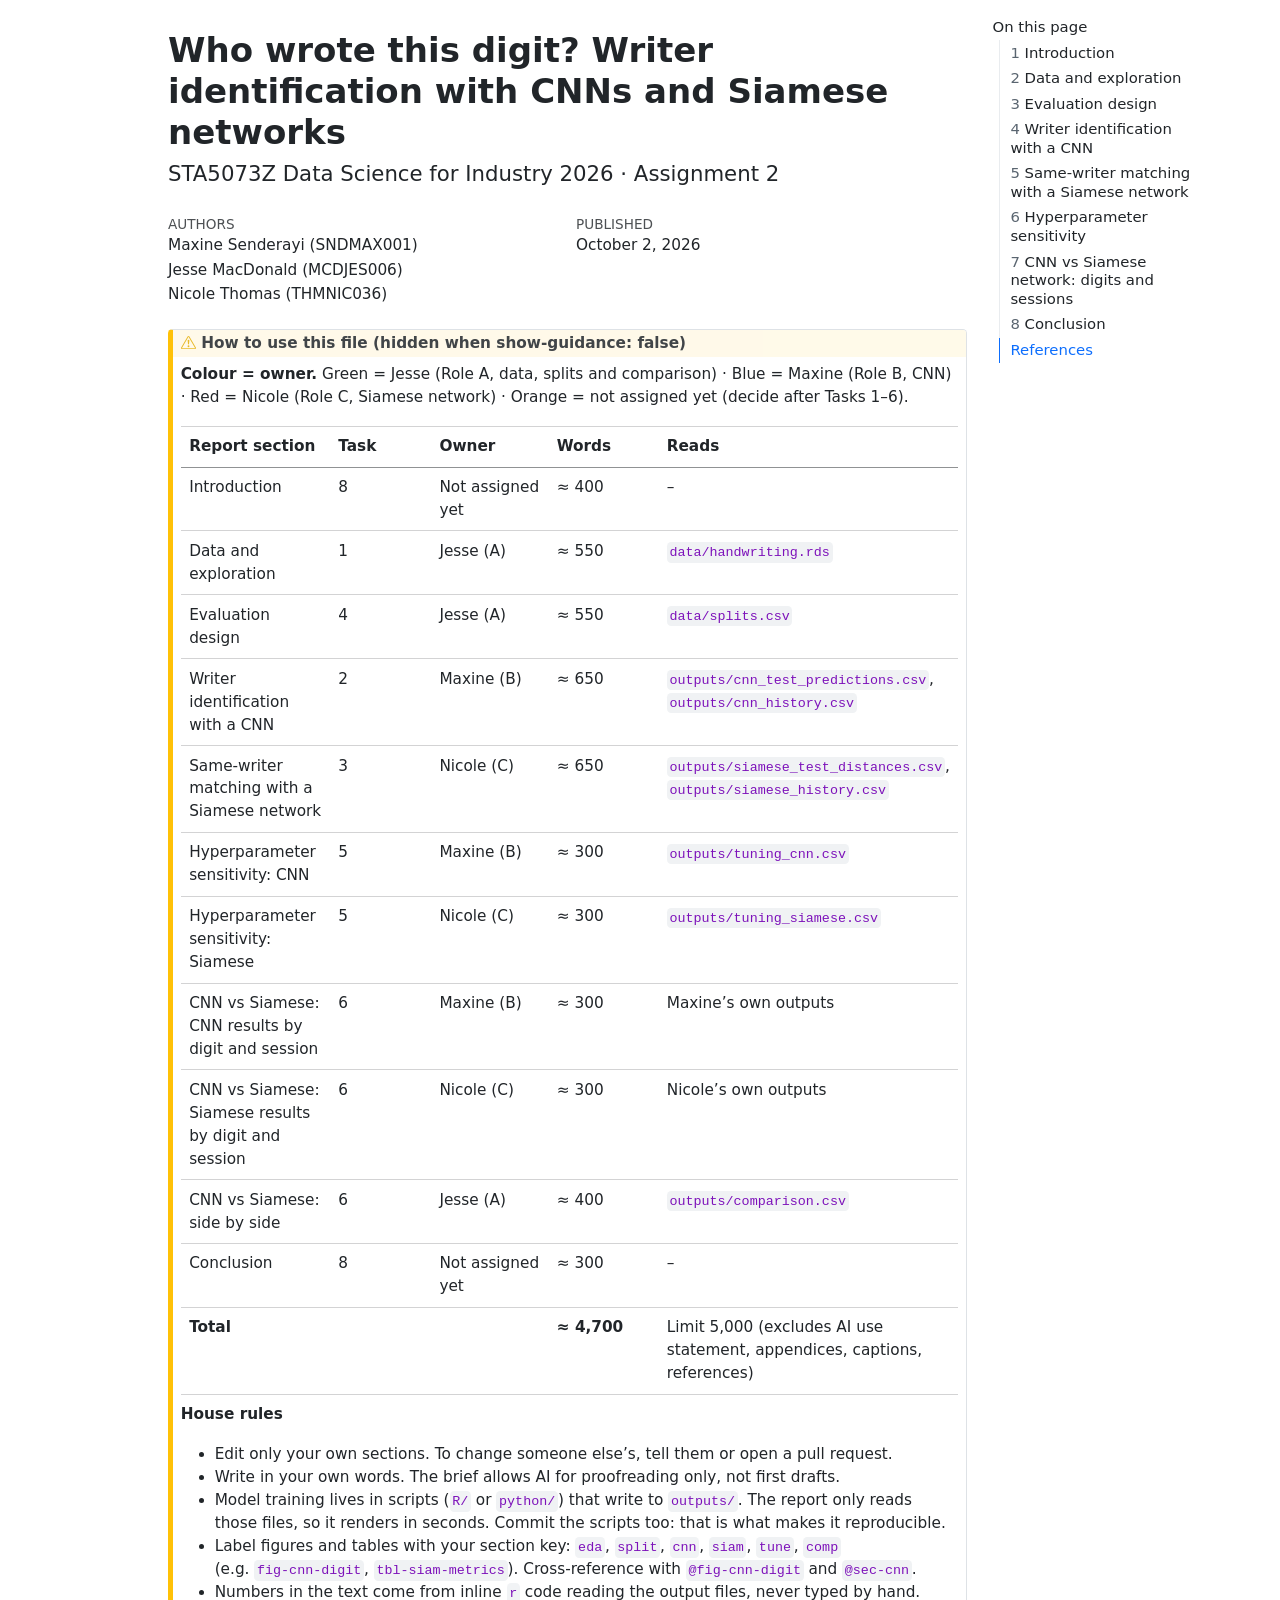
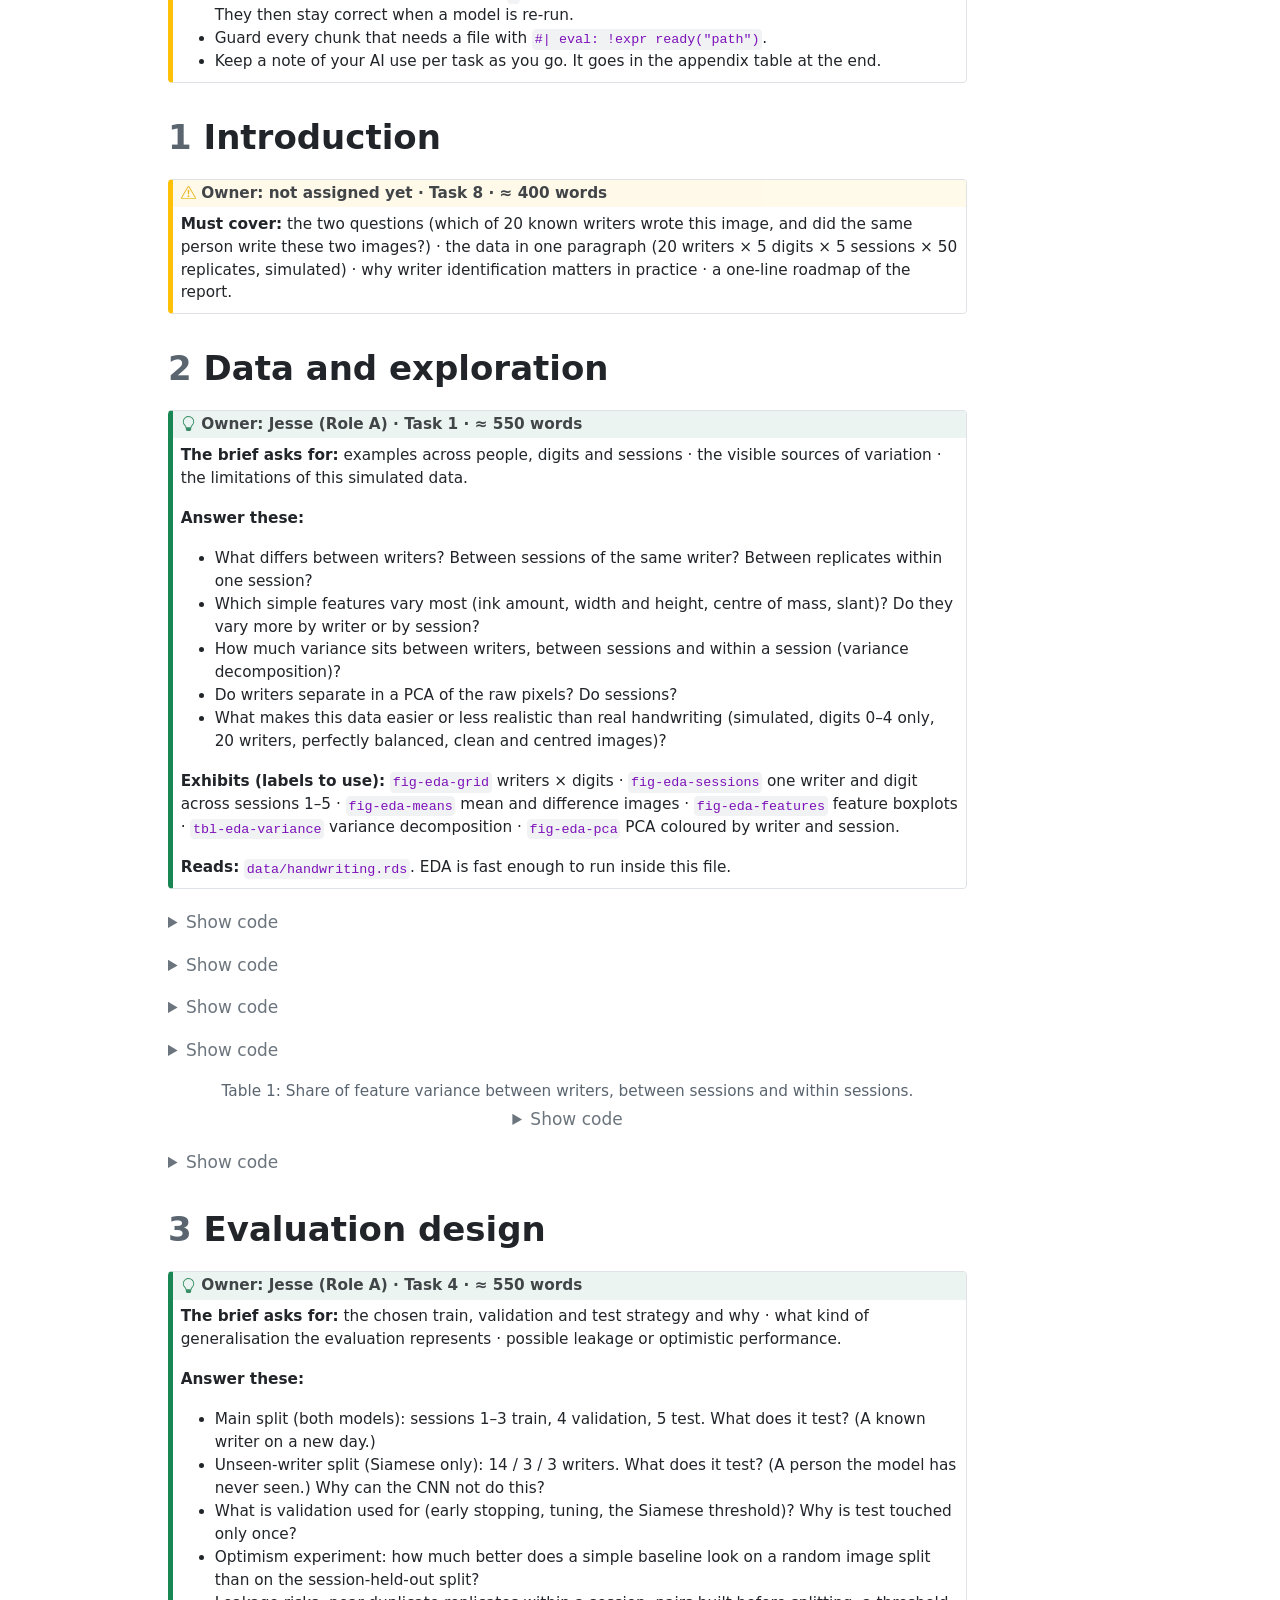
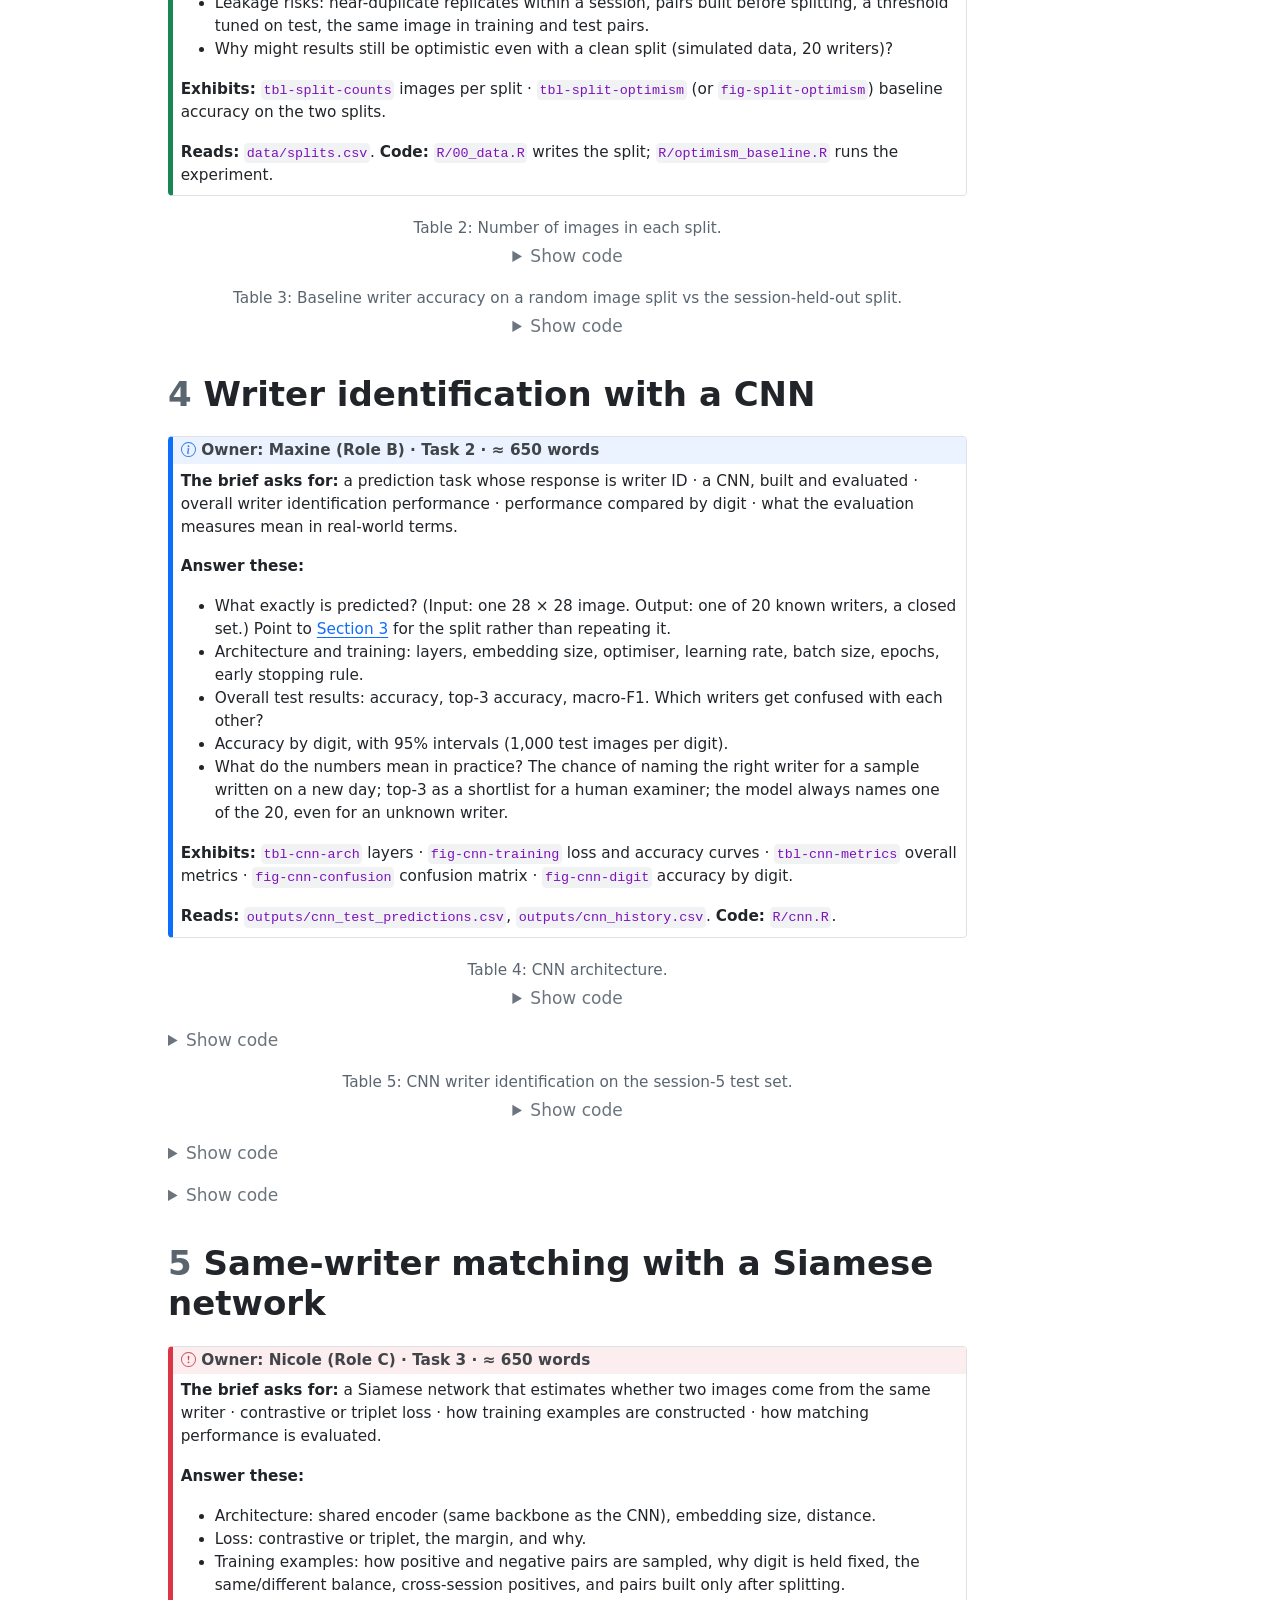
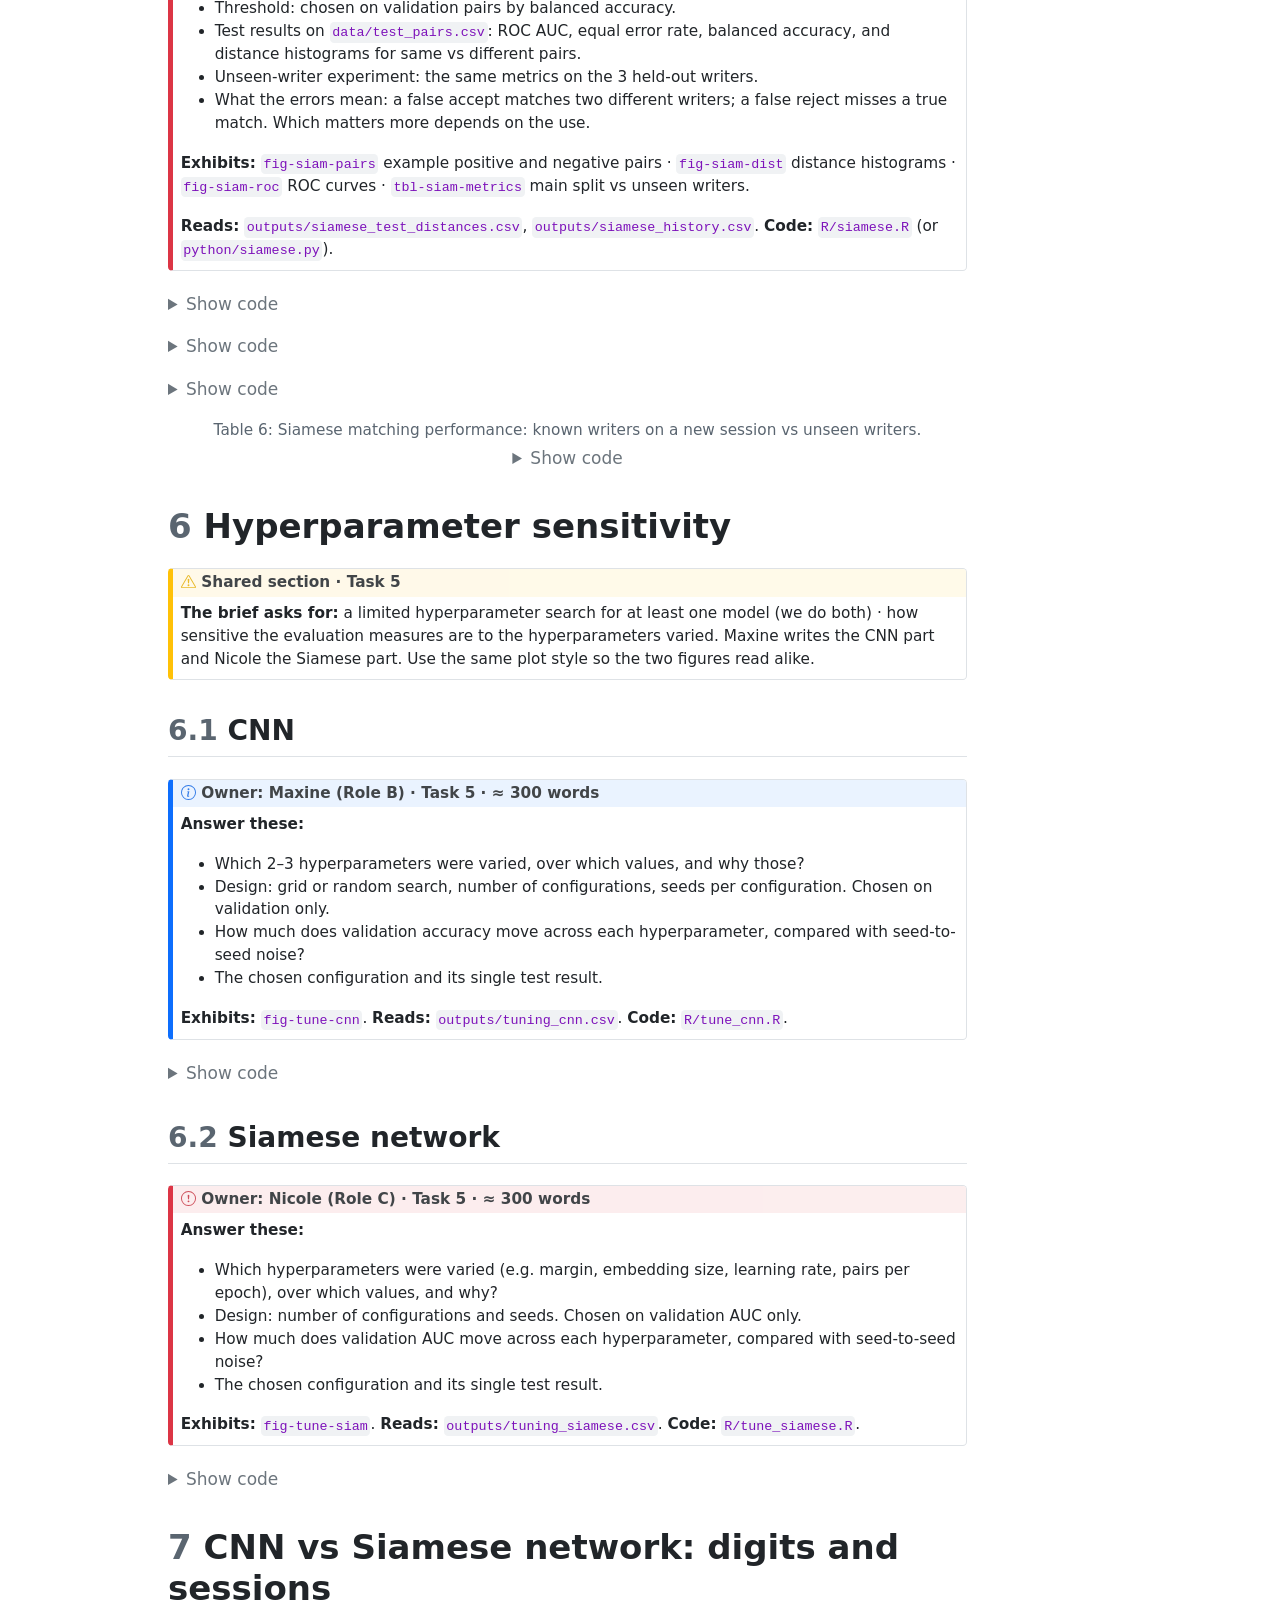
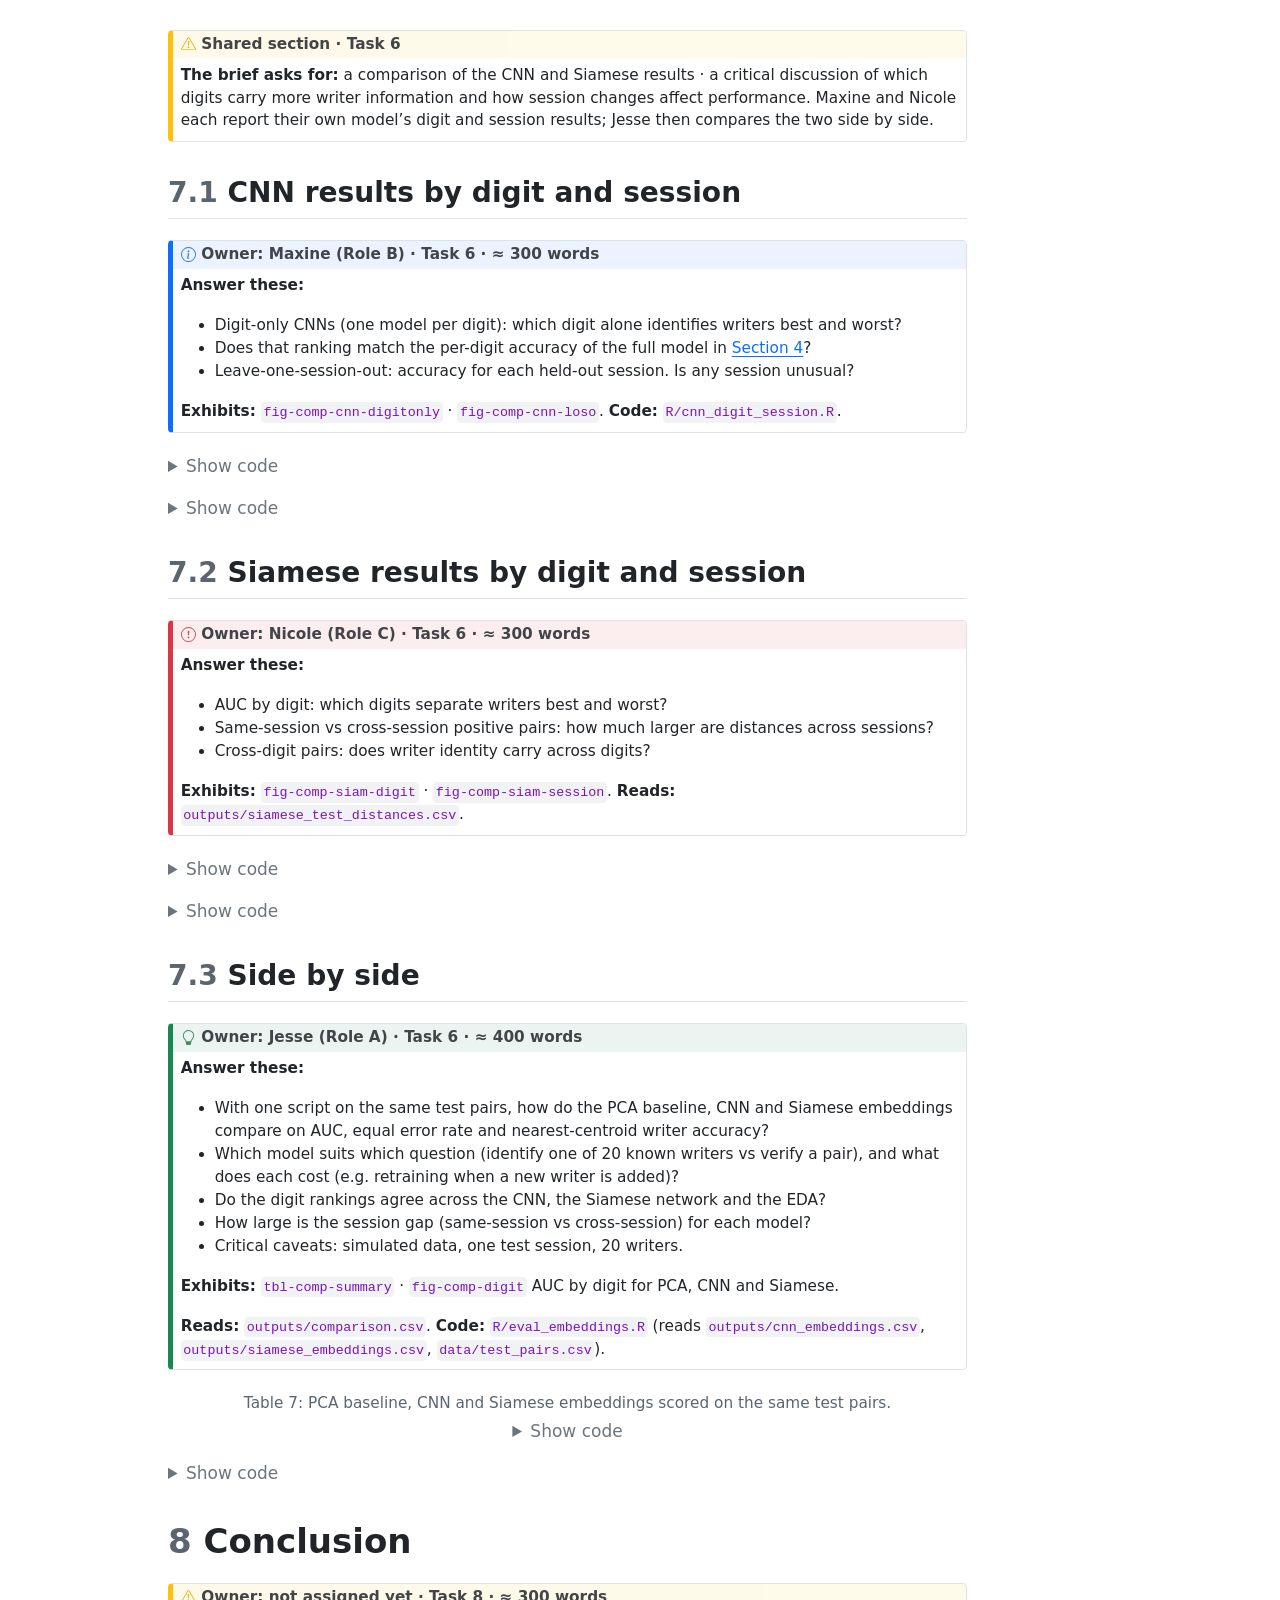
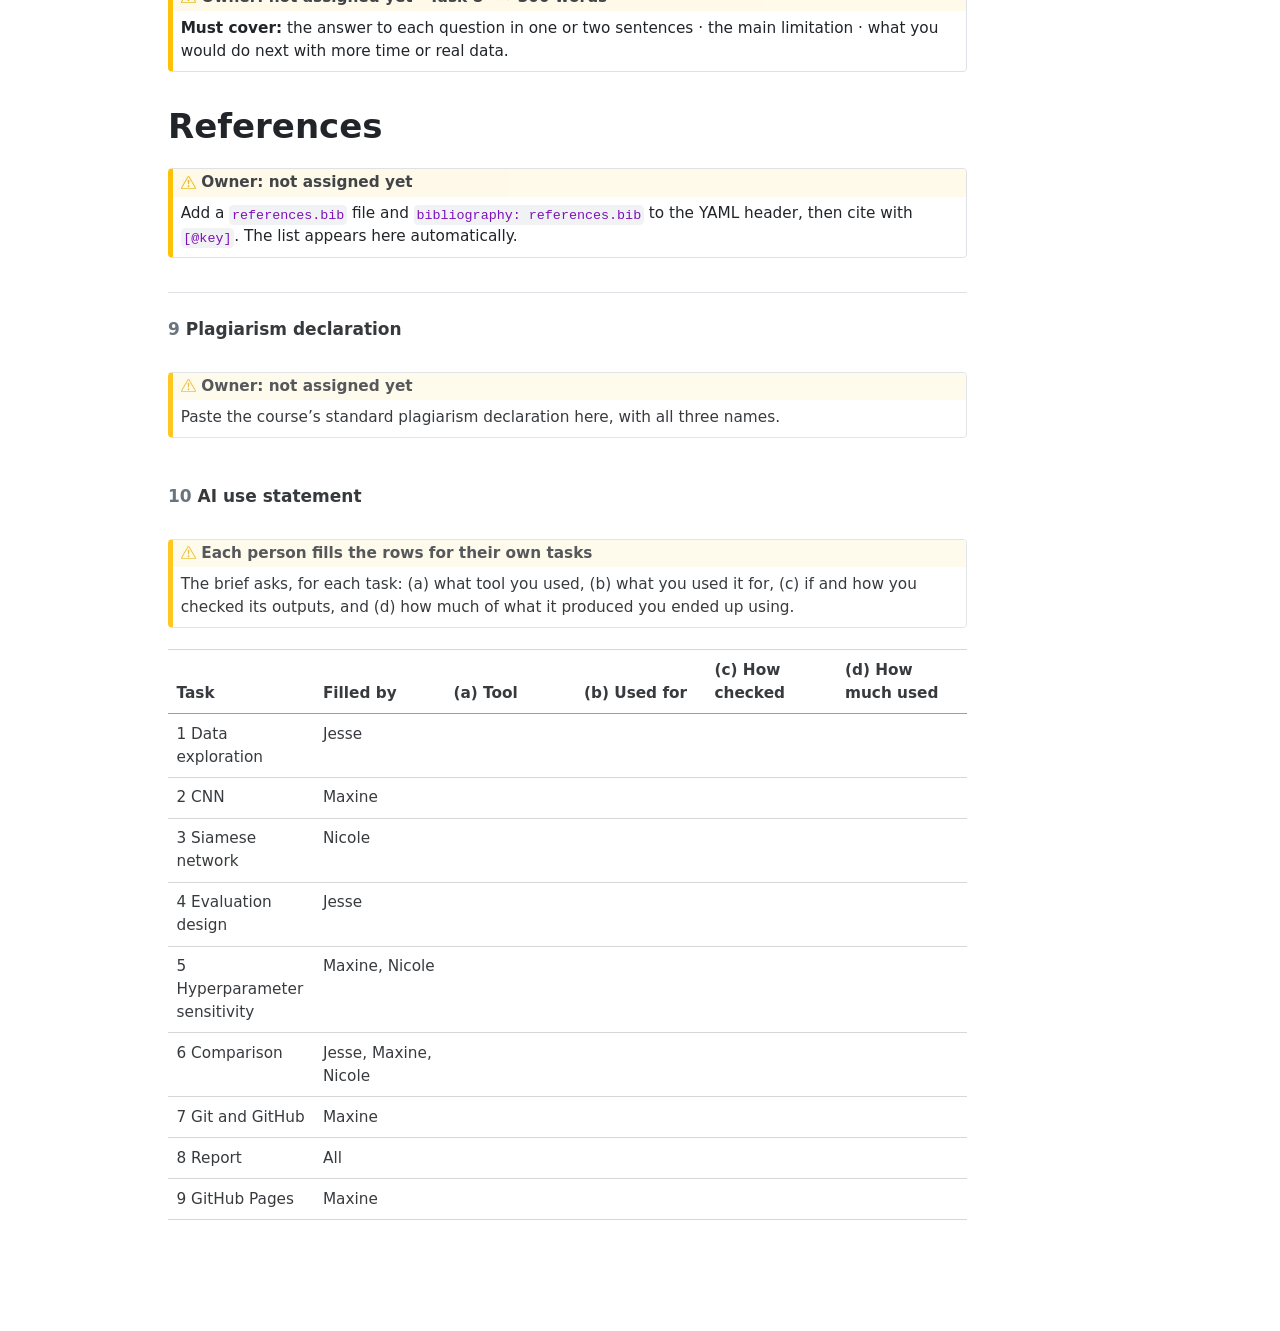
==== commit 58f04ca6: "Task allocation updated" ====
--- a/docs/index.html
+++ b/docs/index.html
@@ -216,7 +216,7 @@
 </div>
 </div>
 <div class="callout-body-container callout-body">
-<p><strong>Colour = owner.</strong> Green = Maxine (Role A, data, splits and comparison) · Blue = Jesse (Role B, CNN) · Red = Nicole (Role C, Siamese network) · Orange = not assigned yet (decide after Tasks 1–6).</p>
+<p><strong>Colour = owner.</strong> Green = Jesse (Role A, data, splits and comparison) · Blue = Maxine (Role B, CNN) · Red = Nicole (Role C, Siamese network) · Orange = not assigned yet (decide after Tasks 1–6).</p>
 <table class="caption-top table">
 <colgroup>
 <col style="width: 20%">
@@ -245,21 +245,21 @@
 <tr class="even">
 <td>Data and exploration</td>
 <td>1</td>
-<td>Maxine (A)</td>
+<td>Jesse (A)</td>
 <td>≈ 550</td>
 <td><code>data/handwriting.rds</code></td>
 </tr>
 <tr class="odd">
 <td>Evaluation design</td>
 <td>4</td>
-<td>Maxine (A)</td>
+<td>Jesse (A)</td>
 <td>≈ 550</td>
 <td><code>data/splits.csv</code></td>
 </tr>
 <tr class="even">
 <td>Writer identification with a CNN</td>
 <td>2</td>
-<td>Jesse (B)</td>
+<td>Maxine (B)</td>
 <td>≈ 650</td>
 <td><code>outputs/cnn_test_predictions.csv</code>, <code>outputs/cnn_history.csv</code></td>
 </tr>
@@ -273,7 +273,7 @@
 <tr class="even">
 <td>Hyperparameter sensitivity: CNN</td>
 <td>5</td>
-<td>Jesse (B)</td>
+<td>Maxine (B)</td>
 <td>≈ 300</td>
 <td><code>outputs/tuning_cnn.csv</code></td>
 </tr>
@@ -287,9 +287,9 @@
 <tr class="even">
 <td>CNN vs Siamese: CNN results by digit and session</td>
 <td>6</td>
-<td>Jesse (B)</td>
+<td>Maxine (B)</td>
 <td>≈ 300</td>
-<td>Jesse’s own outputs</td>
+<td>Maxine’s own outputs</td>
 </tr>
 <tr class="odd">
 <td>CNN vs Siamese: Siamese results by digit and session</td>
@@ -301,7 +301,7 @@
 <tr class="even">
 <td>CNN vs Siamese: side by side</td>
 <td>6</td>
-<td>Maxine (A)</td>
+<td>Jesse (A)</td>
 <td>≈ 400</td>
 <td><code>outputs/comparison.csv</code></td>
 </tr>
@@ -352,18 +352,18 @@
 </div>
 </div>
 <!-- =====================================================================
-     DATA AND EXPLORATION  ·  Task 1  ·  OWNER: Maxine (A)  ·  ≈ 550 words
+     DATA AND EXPLORATION  ·  Task 1  ·  OWNER: Jesse (A)  ·  ≈ 550 words
      ===================================================================== -->
 </section>
 <section id="sec-eda" class="level1" data-number="2">
 <h1 data-number="2"><span class="header-section-number">2</span> Data and exploration</h1>
-<div class="callout callout-style-default callout-tip callout-titled" title="Owner: Maxine (Role A) · Task 1 · ≈ 550 words">
-<div class="callout-header d-flex align-content-center">
-<div class="callout-icon-container">
-<i class="callout-icon"></i>
-</div>
-<div class="callout-title-container flex-fill">
-<span class="screen-reader-only">Tip</span>Owner: Maxine (Role A) · Task 1 · ≈ 550 words
+<div class="callout callout-style-default callout-tip callout-titled" title="Owner: Jesse (Role A) · Task 1 · ≈ 550 words">
+<div class="callout-header d-flex align-content-center">
+<div class="callout-icon-container">
+<i class="callout-icon"></i>
+</div>
+<div class="callout-title-container flex-fill">
+<span class="screen-reader-only">Tip</span>Owner: Jesse (Role A) · Task 1 · ≈ 550 words
 </div>
 </div>
 <div class="callout-body-container callout-body">
@@ -383,25 +383,25 @@
 <div class="cell">
 <details class="code-fold">
 <summary>Show code</summary>
-<div class="code-copy-outer-scaffold"><div class="sourceCode cell-code" id="cb1"><pre class="sourceCode r code-with-copy"><code class="sourceCode r"><span id="cb1-1"><a href="#cb1-1" aria-hidden="true" tabindex="-1"></a><span class="co"># Maxine: grid of example images across writers and digits</span></span></code></pre></div><button title="Copy to Clipboard" class="code-copy-button"><i class="bi"></i></button></div>
-</details>
-</div>
-<div class="cell">
-<details class="code-fold">
-<summary>Show code</summary>
-<div class="code-copy-outer-scaffold"><div class="sourceCode cell-code" id="cb2"><pre class="sourceCode r code-with-copy"><code class="sourceCode r"><span id="cb2-1"><a href="#cb2-1" aria-hidden="true" tabindex="-1"></a><span class="co"># Maxine: same writer and digit across the five sessions, a few replicates each</span></span></code></pre></div><button title="Copy to Clipboard" class="code-copy-button"><i class="bi"></i></button></div>
-</details>
-</div>
-<div class="cell">
-<details class="code-fold">
-<summary>Show code</summary>
-<div class="code-copy-outer-scaffold"><div class="sourceCode cell-code" id="cb3"><pre class="sourceCode r code-with-copy"><code class="sourceCode r"><span id="cb3-1"><a href="#cb3-1" aria-hidden="true" tabindex="-1"></a><span class="co"># Maxine: mean and difference images</span></span></code></pre></div><button title="Copy to Clipboard" class="code-copy-button"><i class="bi"></i></button></div>
-</details>
-</div>
-<div class="cell">
-<details class="code-fold">
-<summary>Show code</summary>
-<div class="code-copy-outer-scaffold"><div class="sourceCode cell-code" id="cb4"><pre class="sourceCode r code-with-copy"><code class="sourceCode r"><span id="cb4-1"><a href="#cb4-1" aria-hidden="true" tabindex="-1"></a><span class="co"># Maxine: ink amount, width/height, centre of mass, slant</span></span></code></pre></div><button title="Copy to Clipboard" class="code-copy-button"><i class="bi"></i></button></div>
+<div class="code-copy-outer-scaffold"><div class="sourceCode cell-code" id="cb1"><pre class="sourceCode r code-with-copy"><code class="sourceCode r"><span id="cb1-1"><a href="#cb1-1" aria-hidden="true" tabindex="-1"></a><span class="co"># Jesse: grid of example images across writers and digits</span></span></code></pre></div><button title="Copy to Clipboard" class="code-copy-button"><i class="bi"></i></button></div>
+</details>
+</div>
+<div class="cell">
+<details class="code-fold">
+<summary>Show code</summary>
+<div class="code-copy-outer-scaffold"><div class="sourceCode cell-code" id="cb2"><pre class="sourceCode r code-with-copy"><code class="sourceCode r"><span id="cb2-1"><a href="#cb2-1" aria-hidden="true" tabindex="-1"></a><span class="co"># Jesse: same writer and digit across the five sessions, a few replicates each</span></span></code></pre></div><button title="Copy to Clipboard" class="code-copy-button"><i class="bi"></i></button></div>
+</details>
+</div>
+<div class="cell">
+<details class="code-fold">
+<summary>Show code</summary>
+<div class="code-copy-outer-scaffold"><div class="sourceCode cell-code" id="cb3"><pre class="sourceCode r code-with-copy"><code class="sourceCode r"><span id="cb3-1"><a href="#cb3-1" aria-hidden="true" tabindex="-1"></a><span class="co"># Jesse: mean and difference images</span></span></code></pre></div><button title="Copy to Clipboard" class="code-copy-button"><i class="bi"></i></button></div>
+</details>
+</div>
+<div class="cell">
+<details class="code-fold">
+<summary>Show code</summary>
+<div class="code-copy-outer-scaffold"><div class="sourceCode cell-code" id="cb4"><pre class="sourceCode r code-with-copy"><code class="sourceCode r"><span id="cb4-1"><a href="#cb4-1" aria-hidden="true" tabindex="-1"></a><span class="co"># Jesse: ink amount, width/height, centre of mass, slant</span></span></code></pre></div><button title="Copy to Clipboard" class="code-copy-button"><i class="bi"></i></button></div>
 </details>
 </div>
 <div id="tbl-eda-variance" class="cell quarto-float quarto-figure quarto-figure-center anchored">
@@ -412,7 +412,7 @@
 <div aria-describedby="tbl-eda-variance-caption-0ceaefa1-69ba-4598-a22c-09a6ac19f8ca">
 <details class="code-fold">
 <summary>Show code</summary>
-<div class="code-copy-outer-scaffold"><div class="sourceCode cell-code" id="cb5"><pre class="sourceCode r code-with-copy"><code class="sourceCode r"><span id="cb5-1"><a href="#cb5-1" aria-hidden="true" tabindex="-1"></a><span class="co"># Maxine: variance decomposition of the features above</span></span></code></pre></div><button title="Copy to Clipboard" class="code-copy-button"><i class="bi"></i></button></div>
+<div class="code-copy-outer-scaffold"><div class="sourceCode cell-code" id="cb5"><pre class="sourceCode r code-with-copy"><code class="sourceCode r"><span id="cb5-1"><a href="#cb5-1" aria-hidden="true" tabindex="-1"></a><span class="co"># Jesse: variance decomposition of the features above</span></span></code></pre></div><button title="Copy to Clipboard" class="code-copy-button"><i class="bi"></i></button></div>
 </details>
 </div>
 </figure>
@@ -420,22 +420,22 @@
 <div class="cell">
 <details class="code-fold">
 <summary>Show code</summary>
-<div class="code-copy-outer-scaffold"><div class="sourceCode cell-code" id="cb6"><pre class="sourceCode r code-with-copy"><code class="sourceCode r"><span id="cb6-1"><a href="#cb6-1" aria-hidden="true" tabindex="-1"></a><span class="co"># Maxine: PCA of pixels</span></span></code></pre></div><button title="Copy to Clipboard" class="code-copy-button"><i class="bi"></i></button></div>
+<div class="code-copy-outer-scaffold"><div class="sourceCode cell-code" id="cb6"><pre class="sourceCode r code-with-copy"><code class="sourceCode r"><span id="cb6-1"><a href="#cb6-1" aria-hidden="true" tabindex="-1"></a><span class="co"># Jesse: PCA of pixels</span></span></code></pre></div><button title="Copy to Clipboard" class="code-copy-button"><i class="bi"></i></button></div>
 </details>
 </div>
 <!-- =====================================================================
-     EVALUATION DESIGN  ·  Task 4  ·  OWNER: Maxine (A)  ·  ≈ 550 words
+     EVALUATION DESIGN  ·  Task 4  ·  OWNER: Jesse (A)  ·  ≈ 550 words
      ===================================================================== -->
 </section>
 <section id="sec-split" class="level1" data-number="3">
 <h1 data-number="3"><span class="header-section-number">3</span> Evaluation design</h1>
-<div class="callout callout-style-default callout-tip callout-titled" title="Owner: Maxine (Role A) · Task 4 · ≈ 550 words">
-<div class="callout-header d-flex align-content-center">
-<div class="callout-icon-container">
-<i class="callout-icon"></i>
-</div>
-<div class="callout-title-container flex-fill">
-<span class="screen-reader-only">Tip</span>Owner: Maxine (Role A) · Task 4 · ≈ 550 words
+<div class="callout callout-style-default callout-tip callout-titled" title="Owner: Jesse (Role A) · Task 4 · ≈ 550 words">
+<div class="callout-header d-flex align-content-center">
+<div class="callout-icon-container">
+<i class="callout-icon"></i>
+</div>
+<div class="callout-title-container flex-fill">
+<span class="screen-reader-only">Tip</span>Owner: Jesse (Role A) · Task 4 · ≈ 550 words
 </div>
 </div>
 <div class="callout-body-container callout-body">
@@ -462,7 +462,7 @@
 <details class="code-fold">
 <summary>Show code</summary>
 <div class="code-copy-outer-scaffold"><div class="sourceCode cell-code" id="cb7"><pre class="sourceCode r code-with-copy"><code class="sourceCode r"><span id="cb7-1"><a href="#cb7-1" aria-hidden="true" tabindex="-1"></a>splits <span class="ot">&lt;-</span> <span class="fu">read_csv</span>(<span class="st">"data/splits.csv"</span>, <span class="at">show_col_types =</span> <span class="cn">FALSE</span>)</span>
-<span id="cb7-2"><a href="#cb7-2" aria-hidden="true" tabindex="-1"></a><span class="co"># Maxine: counts by split_main and split_writer</span></span></code></pre></div><button title="Copy to Clipboard" class="code-copy-button"><i class="bi"></i></button></div>
+<span id="cb7-2"><a href="#cb7-2" aria-hidden="true" tabindex="-1"></a><span class="co"># Jesse: counts by split_main and split_writer</span></span></code></pre></div><button title="Copy to Clipboard" class="code-copy-button"><i class="bi"></i></button></div>
 </details>
 </div>
 </figure>
@@ -475,24 +475,24 @@
 <div aria-describedby="tbl-split-optimism-caption-0ceaefa1-69ba-4598-a22c-09a6ac19f8ca">
 <details class="code-fold">
 <summary>Show code</summary>
-<div class="code-copy-outer-scaffold"><div class="sourceCode cell-code" id="cb8"><pre class="sourceCode r code-with-copy"><code class="sourceCode r"><span id="cb8-1"><a href="#cb8-1" aria-hidden="true" tabindex="-1"></a><span class="co"># Maxine: read outputs/optimism_baseline.csv and show the gap</span></span></code></pre></div><button title="Copy to Clipboard" class="code-copy-button"><i class="bi"></i></button></div>
+<div class="code-copy-outer-scaffold"><div class="sourceCode cell-code" id="cb8"><pre class="sourceCode r code-with-copy"><code class="sourceCode r"><span id="cb8-1"><a href="#cb8-1" aria-hidden="true" tabindex="-1"></a><span class="co"># Jesse: read outputs/optimism_baseline.csv and show the gap</span></span></code></pre></div><button title="Copy to Clipboard" class="code-copy-button"><i class="bi"></i></button></div>
 </details>
 </div>
 </figure>
 </div>
 <!-- =====================================================================
-     CNN  ·  Task 2  ·  OWNER: Jesse (Role B)  ·  ≈ 650 words
+     CNN  ·  Task 2  ·  OWNER: Maxine (Role B)  ·  ≈ 650 words
      ===================================================================== -->
 </section>
 <section id="sec-cnn" class="level1" data-number="4">
 <h1 data-number="4"><span class="header-section-number">4</span> Writer identification with a CNN</h1>
-<div class="callout callout-style-default callout-note callout-titled" title="Owner: Jesse (Role B) · Task 2 · ≈ 650 words">
-<div class="callout-header d-flex align-content-center">
-<div class="callout-icon-container">
-<i class="callout-icon"></i>
-</div>
-<div class="callout-title-container flex-fill">
-<span class="screen-reader-only">Note</span>Owner: Jesse (Role B) · Task 2 · ≈ 650 words
+<div class="callout callout-style-default callout-note callout-titled" title="Owner: Maxine (Role B) · Task 2 · ≈ 650 words">
+<div class="callout-header d-flex align-content-center">
+<div class="callout-icon-container">
+<i class="callout-icon"></i>
+</div>
+<div class="callout-title-container flex-fill">
+<span class="screen-reader-only">Note</span>Owner: Maxine (Role B) · Task 2 · ≈ 650 words
 </div>
 </div>
 <div class="callout-body-container callout-body">
@@ -517,7 +517,7 @@
 <div aria-describedby="tbl-cnn-arch-caption-0ceaefa1-69ba-4598-a22c-09a6ac19f8ca">
 <details class="code-fold">
 <summary>Show code</summary>
-<div class="code-copy-outer-scaffold"><div class="sourceCode cell-code" id="cb9"><pre class="sourceCode r code-with-copy"><code class="sourceCode r"><span id="cb9-1"><a href="#cb9-1" aria-hidden="true" tabindex="-1"></a><span class="co"># Jesse: layer table (can be typed by hand or taken from summary(model))</span></span></code></pre></div><button title="Copy to Clipboard" class="code-copy-button"><i class="bi"></i></button></div>
+<div class="code-copy-outer-scaffold"><div class="sourceCode cell-code" id="cb9"><pre class="sourceCode r code-with-copy"><code class="sourceCode r"><span id="cb9-1"><a href="#cb9-1" aria-hidden="true" tabindex="-1"></a><span class="co"># Maxine: layer table (can be typed by hand or taken from summary(model))</span></span></code></pre></div><button title="Copy to Clipboard" class="code-copy-button"><i class="bi"></i></button></div>
 </details>
 </div>
 </figure>
@@ -525,7 +525,7 @@
 <div class="cell">
 <details class="code-fold">
 <summary>Show code</summary>
-<div class="code-copy-outer-scaffold"><div class="sourceCode cell-code" id="cb10"><pre class="sourceCode r code-with-copy"><code class="sourceCode r"><span id="cb10-1"><a href="#cb10-1" aria-hidden="true" tabindex="-1"></a><span class="co"># Jesse: training curves</span></span></code></pre></div><button title="Copy to Clipboard" class="code-copy-button"><i class="bi"></i></button></div>
+<div class="code-copy-outer-scaffold"><div class="sourceCode cell-code" id="cb10"><pre class="sourceCode r code-with-copy"><code class="sourceCode r"><span id="cb10-1"><a href="#cb10-1" aria-hidden="true" tabindex="-1"></a><span class="co"># Maxine: training curves</span></span></code></pre></div><button title="Copy to Clipboard" class="code-copy-button"><i class="bi"></i></button></div>
 </details>
 </div>
 <div id="tbl-cnn-metrics" class="cell quarto-float quarto-figure quarto-figure-center anchored">
@@ -537,7 +537,7 @@
 <details class="code-fold">
 <summary>Show code</summary>
 <div class="code-copy-outer-scaffold"><div class="sourceCode cell-code" id="cb11"><pre class="sourceCode r code-with-copy"><code class="sourceCode r"><span id="cb11-1"><a href="#cb11-1" aria-hidden="true" tabindex="-1"></a>cnn_pred <span class="ot">&lt;-</span> <span class="fu">read_csv</span>(<span class="st">"outputs/cnn_test_predictions.csv"</span>, <span class="at">show_col_types =</span> <span class="cn">FALSE</span>)</span>
-<span id="cb11-2"><a href="#cb11-2" aria-hidden="true" tabindex="-1"></a><span class="co"># Jesse: accuracy, top-3 accuracy, macro-F1</span></span></code></pre></div><button title="Copy to Clipboard" class="code-copy-button"><i class="bi"></i></button></div>
+<span id="cb11-2"><a href="#cb11-2" aria-hidden="true" tabindex="-1"></a><span class="co"># Maxine: accuracy, top-3 accuracy, macro-F1</span></span></code></pre></div><button title="Copy to Clipboard" class="code-copy-button"><i class="bi"></i></button></div>
 </details>
 </div>
 </figure>
@@ -545,13 +545,13 @@
 <div class="cell">
 <details class="code-fold">
 <summary>Show code</summary>
-<div class="code-copy-outer-scaffold"><div class="sourceCode cell-code" id="cb12"><pre class="sourceCode r code-with-copy"><code class="sourceCode r"><span id="cb12-1"><a href="#cb12-1" aria-hidden="true" tabindex="-1"></a><span class="co"># Jesse: confusion matrix heatmap</span></span></code></pre></div><button title="Copy to Clipboard" class="code-copy-button"><i class="bi"></i></button></div>
-</details>
-</div>
-<div class="cell">
-<details class="code-fold">
-<summary>Show code</summary>
-<div class="code-copy-outer-scaffold"><div class="sourceCode cell-code" id="cb13"><pre class="sourceCode r code-with-copy"><code class="sourceCode r"><span id="cb13-1"><a href="#cb13-1" aria-hidden="true" tabindex="-1"></a><span class="co"># Jesse: accuracy by digit</span></span></code></pre></div><button title="Copy to Clipboard" class="code-copy-button"><i class="bi"></i></button></div>
+<div class="code-copy-outer-scaffold"><div class="sourceCode cell-code" id="cb12"><pre class="sourceCode r code-with-copy"><code class="sourceCode r"><span id="cb12-1"><a href="#cb12-1" aria-hidden="true" tabindex="-1"></a><span class="co"># Maxine: confusion matrix heatmap</span></span></code></pre></div><button title="Copy to Clipboard" class="code-copy-button"><i class="bi"></i></button></div>
+</details>
+</div>
+<div class="cell">
+<details class="code-fold">
+<summary>Show code</summary>
+<div class="code-copy-outer-scaffold"><div class="sourceCode cell-code" id="cb13"><pre class="sourceCode r code-with-copy"><code class="sourceCode r"><span id="cb13-1"><a href="#cb13-1" aria-hidden="true" tabindex="-1"></a><span class="co"># Maxine: accuracy by digit</span></span></code></pre></div><button title="Copy to Clipboard" class="code-copy-button"><i class="bi"></i></button></div>
 </details>
 </div>
 <!-- =====================================================================
@@ -618,7 +618,7 @@
 </figure>
 </div>
 <!-- =====================================================================
-     HYPERPARAMETER SENSITIVITY  ·  Task 5  ·  OWNERS: Jesse (CNN) and Nicole (Siamese)
+     HYPERPARAMETER SENSITIVITY  ·  Task 5  ·  OWNERS: Maxine (CNN) and Nicole (Siamese)
      ===================================================================== -->
 </section>
 <section id="sec-tune" class="level1" data-number="6">
@@ -633,19 +633,19 @@
 </div>
 </div>
 <div class="callout-body-container callout-body">
-<p><strong>The brief asks for:</strong> a limited hyperparameter search for at least one model (we do both) · how sensitive the evaluation measures are to the hyperparameters varied. Jesse writes the CNN part and Nicole the Siamese part. Use the same plot style so the two figures read alike.</p>
-</div>
-</div>
-<!-- ---- CNN tuning · OWNER: Jesse (Role B) · ≈ 300 words ---- -->
+<p><strong>The brief asks for:</strong> a limited hyperparameter search for at least one model (we do both) · how sensitive the evaluation measures are to the hyperparameters varied. Maxine writes the CNN part and Nicole the Siamese part. Use the same plot style so the two figures read alike.</p>
+</div>
+</div>
+<!-- ---- CNN tuning · OWNER: Maxine (Role B) · ≈ 300 words ---- -->
 <section id="sec-tune-cnn" class="level2" data-number="6.1">
 <h2 data-number="6.1" class="anchored" data-anchor-id="sec-tune-cnn"><span class="header-section-number">6.1</span> CNN</h2>
-<div class="callout callout-style-default callout-note callout-titled" title="Owner: Jesse (Role B) · Task 5 · ≈ 300 words">
-<div class="callout-header d-flex align-content-center">
-<div class="callout-icon-container">
-<i class="callout-icon"></i>
-</div>
-<div class="callout-title-container flex-fill">
-<span class="screen-reader-only">Note</span>Owner: Jesse (Role B) · Task 5 · ≈ 300 words
+<div class="callout callout-style-default callout-note callout-titled" title="Owner: Maxine (Role B) · Task 5 · ≈ 300 words">
+<div class="callout-header d-flex align-content-center">
+<div class="callout-icon-container">
+<i class="callout-icon"></i>
+</div>
+<div class="callout-title-container flex-fill">
+<span class="screen-reader-only">Note</span>Owner: Maxine (Role B) · Task 5 · ≈ 300 words
 </div>
 </div>
 <div class="callout-body-container callout-body">
@@ -663,7 +663,7 @@
 <details class="code-fold">
 <summary>Show code</summary>
 <div class="code-copy-outer-scaffold"><div class="sourceCode cell-code" id="cb18"><pre class="sourceCode r code-with-copy"><code class="sourceCode r"><span id="cb18-1"><a href="#cb18-1" aria-hidden="true" tabindex="-1"></a>tune_cnn <span class="ot">&lt;-</span> <span class="fu">read_csv</span>(<span class="st">"outputs/tuning_cnn.csv"</span>, <span class="at">show_col_types =</span> <span class="cn">FALSE</span>)</span>
-<span id="cb18-2"><a href="#cb18-2" aria-hidden="true" tabindex="-1"></a><span class="co"># Jesse: sensitivity plot</span></span></code></pre></div><button title="Copy to Clipboard" class="code-copy-button"><i class="bi"></i></button></div>
+<span id="cb18-2"><a href="#cb18-2" aria-hidden="true" tabindex="-1"></a><span class="co"># Maxine: sensitivity plot</span></span></code></pre></div><button title="Copy to Clipboard" class="code-copy-button"><i class="bi"></i></button></div>
 </details>
 </div>
 <!-- ---- Siamese tuning · OWNER: Nicole (Role C) · ≈ 300 words ---- -->
@@ -698,7 +698,7 @@
 </details>
 </div>
 <!-- =====================================================================
-     CNN vs SIAMESE  ·  Task 6  ·  OWNERS: Jesse, Nicole, Maxine
+     CNN vs SIAMESE  ·  Task 6  ·  OWNERS: Maxine, Nicole, Jesse
      ===================================================================== -->
 </section>
 </section>
@@ -714,19 +714,19 @@
 </div>
 </div>
 <div class="callout-body-container callout-body">
-<p><strong>The brief asks for:</strong> a comparison of the CNN and Siamese results · a critical discussion of which digits carry more writer information and how session changes affect performance. Jesse and Nicole each report their own model’s digit and session results; Maxine then compares the two side by side.</p>
-</div>
-</div>
-<!-- ---- CNN by digit and session · OWNER: Jesse (Role B) · ≈ 300 words ---- -->
+<p><strong>The brief asks for:</strong> a comparison of the CNN and Siamese results · a critical discussion of which digits carry more writer information and how session changes affect performance. Maxine and Nicole each report their own model’s digit and session results; Jesse then compares the two side by side.</p>
+</div>
+</div>
+<!-- ---- CNN by digit and session · OWNER: Maxine (Role B) · ≈ 300 words ---- -->
 <section id="sec-comp-cnn" class="level2" data-number="7.1">
 <h2 data-number="7.1" class="anchored" data-anchor-id="sec-comp-cnn"><span class="header-section-number">7.1</span> CNN results by digit and session</h2>
-<div class="callout callout-style-default callout-note callout-titled" title="Owner: Jesse (Role B) · Task 6 · ≈ 300 words">
-<div class="callout-header d-flex align-content-center">
-<div class="callout-icon-container">
-<i class="callout-icon"></i>
-</div>
-<div class="callout-title-container flex-fill">
-<span class="screen-reader-only">Note</span>Owner: Jesse (Role B) · Task 6 · ≈ 300 words
+<div class="callout callout-style-default callout-note callout-titled" title="Owner: Maxine (Role B) · Task 6 · ≈ 300 words">
+<div class="callout-header d-flex align-content-center">
+<div class="callout-icon-container">
+<i class="callout-icon"></i>
+</div>
+<div class="callout-title-container flex-fill">
+<span class="screen-reader-only">Note</span>Owner: Maxine (Role B) · Task 6 · ≈ 300 words
 </div>
 </div>
 <div class="callout-body-container callout-body">
@@ -742,13 +742,13 @@
 <div class="cell">
 <details class="code-fold">
 <summary>Show code</summary>
-<div class="code-copy-outer-scaffold"><div class="sourceCode cell-code" id="cb20"><pre class="sourceCode r code-with-copy"><code class="sourceCode r"><span id="cb20-1"><a href="#cb20-1" aria-hidden="true" tabindex="-1"></a><span class="co"># Jesse: accuracy by digit for digit-only models</span></span></code></pre></div><button title="Copy to Clipboard" class="code-copy-button"><i class="bi"></i></button></div>
-</details>
-</div>
-<div class="cell">
-<details class="code-fold">
-<summary>Show code</summary>
-<div class="code-copy-outer-scaffold"><div class="sourceCode cell-code" id="cb21"><pre class="sourceCode r code-with-copy"><code class="sourceCode r"><span id="cb21-1"><a href="#cb21-1" aria-hidden="true" tabindex="-1"></a><span class="co"># Jesse: accuracy by held-out session</span></span></code></pre></div><button title="Copy to Clipboard" class="code-copy-button"><i class="bi"></i></button></div>
+<div class="code-copy-outer-scaffold"><div class="sourceCode cell-code" id="cb20"><pre class="sourceCode r code-with-copy"><code class="sourceCode r"><span id="cb20-1"><a href="#cb20-1" aria-hidden="true" tabindex="-1"></a><span class="co"># Maxine: accuracy by digit for digit-only models</span></span></code></pre></div><button title="Copy to Clipboard" class="code-copy-button"><i class="bi"></i></button></div>
+</details>
+</div>
+<div class="cell">
+<details class="code-fold">
+<summary>Show code</summary>
+<div class="code-copy-outer-scaffold"><div class="sourceCode cell-code" id="cb21"><pre class="sourceCode r code-with-copy"><code class="sourceCode r"><span id="cb21-1"><a href="#cb21-1" aria-hidden="true" tabindex="-1"></a><span class="co"># Maxine: accuracy by held-out session</span></span></code></pre></div><button title="Copy to Clipboard" class="code-copy-button"><i class="bi"></i></button></div>
 </details>
 </div>
 <!-- ---- Siamese by digit and session · OWNER: Nicole (Role C) · ≈ 300 words ---- -->
@@ -786,17 +786,17 @@
 <div class="code-copy-outer-scaffold"><div class="sourceCode cell-code" id="cb23"><pre class="sourceCode r code-with-copy"><code class="sourceCode r"><span id="cb23-1"><a href="#cb23-1" aria-hidden="true" tabindex="-1"></a><span class="co"># Nicole: same- vs cross-session distances</span></span></code></pre></div><button title="Copy to Clipboard" class="code-copy-button"><i class="bi"></i></button></div>
 </details>
 </div>
-<!-- ---- Side by side · OWNER: Maxine (A) · ≈ 400 words ---- -->
+<!-- ---- Side by side · OWNER: Jesse (A) · ≈ 400 words ---- -->
 </section>
 <section id="sec-comp-both" class="level2" data-number="7.3">
 <h2 data-number="7.3" class="anchored" data-anchor-id="sec-comp-both"><span class="header-section-number">7.3</span> Side by side</h2>
-<div class="callout callout-style-default callout-tip callout-titled" title="Owner: Maxine (Role A) · Task 6 · ≈ 400 words">
-<div class="callout-header d-flex align-content-center">
-<div class="callout-icon-container">
-<i class="callout-icon"></i>
-</div>
-<div class="callout-title-container flex-fill">
-<span class="screen-reader-only">Tip</span>Owner: Maxine (Role A) · Task 6 · ≈ 400 words
+<div class="callout callout-style-default callout-tip callout-titled" title="Owner: Jesse (Role A) · Task 6 · ≈ 400 words">
+<div class="callout-header d-flex align-content-center">
+<div class="callout-icon-container">
+<i class="callout-icon"></i>
+</div>
+<div class="callout-title-container flex-fill">
+<span class="screen-reader-only">Tip</span>Owner: Jesse (Role A) · Task 6 · ≈ 400 words
 </div>
 </div>
 <div class="callout-body-container callout-body">
@@ -821,7 +821,7 @@
 <details class="code-fold">
 <summary>Show code</summary>
 <div class="code-copy-outer-scaffold"><div class="sourceCode cell-code" id="cb24"><pre class="sourceCode r code-with-copy"><code class="sourceCode r"><span id="cb24-1"><a href="#cb24-1" aria-hidden="true" tabindex="-1"></a>comparison <span class="ot">&lt;-</span> <span class="fu">read_csv</span>(<span class="st">"outputs/comparison.csv"</span>, <span class="at">show_col_types =</span> <span class="cn">FALSE</span>)</span>
-<span id="cb24-2"><a href="#cb24-2" aria-hidden="true" tabindex="-1"></a><span class="co"># Maxine: AUC, EER, nearest-centroid accuracy; same- vs cross-session</span></span></code></pre></div><button title="Copy to Clipboard" class="code-copy-button"><i class="bi"></i></button></div>
+<span id="cb24-2"><a href="#cb24-2" aria-hidden="true" tabindex="-1"></a><span class="co"># Jesse: AUC, EER, nearest-centroid accuracy; same- vs cross-session</span></span></code></pre></div><button title="Copy to Clipboard" class="code-copy-button"><i class="bi"></i></button></div>
 </details>
 </div>
 </figure>
@@ -829,7 +829,7 @@
 <div class="cell">
 <details class="code-fold">
 <summary>Show code</summary>
-<div class="code-copy-outer-scaffold"><div class="sourceCode cell-code" id="cb25"><pre class="sourceCode r code-with-copy"><code class="sourceCode r"><span id="cb25-1"><a href="#cb25-1" aria-hidden="true" tabindex="-1"></a><span class="co"># Maxine: AUC by digit, one line or bar group per model</span></span></code></pre></div><button title="Copy to Clipboard" class="code-copy-button"><i class="bi"></i></button></div>
+<div class="code-copy-outer-scaffold"><div class="sourceCode cell-code" id="cb25"><pre class="sourceCode r code-with-copy"><code class="sourceCode r"><span id="cb25-1"><a href="#cb25-1" aria-hidden="true" tabindex="-1"></a><span class="co"># Jesse: AUC by digit, one line or bar group per model</span></span></code></pre></div><button title="Copy to Clipboard" class="code-copy-button"><i class="bi"></i></button></div>
 </details>
 </div>
 <!-- =====================================================================
@@ -930,7 +930,7 @@
 <tbody>
 <tr class="odd">
 <td>1 Data exploration</td>
-<td>Maxine</td>
+<td>Jesse</td>
 <td></td>
 <td></td>
 <td></td>
@@ -938,7 +938,7 @@
 </tr>
 <tr class="even">
 <td>2 CNN</td>
-<td>Jesse</td>
+<td>Maxine</td>
 <td></td>
 <td></td>
 <td></td>
@@ -954,7 +954,7 @@
 </tr>
 <tr class="even">
 <td>4 Evaluation design</td>
-<td>Maxine</td>
+<td>Jesse</td>
 <td></td>
 <td></td>
 <td></td>
@@ -962,7 +962,7 @@
 </tr>
 <tr class="odd">
 <td>5 Hyperparameter sensitivity</td>
-<td>Jesse, Nicole</td>
+<td>Maxine, Nicole</td>
 <td></td>
 <td></td>
 <td></td>
@@ -970,7 +970,7 @@
 </tr>
 <tr class="even">
 <td>6 Comparison</td>
-<td>Maxine, Jesse, Nicole</td>
+<td>Jesse, Maxine, Nicole</td>
 <td></td>
 <td></td>
 <td></td>
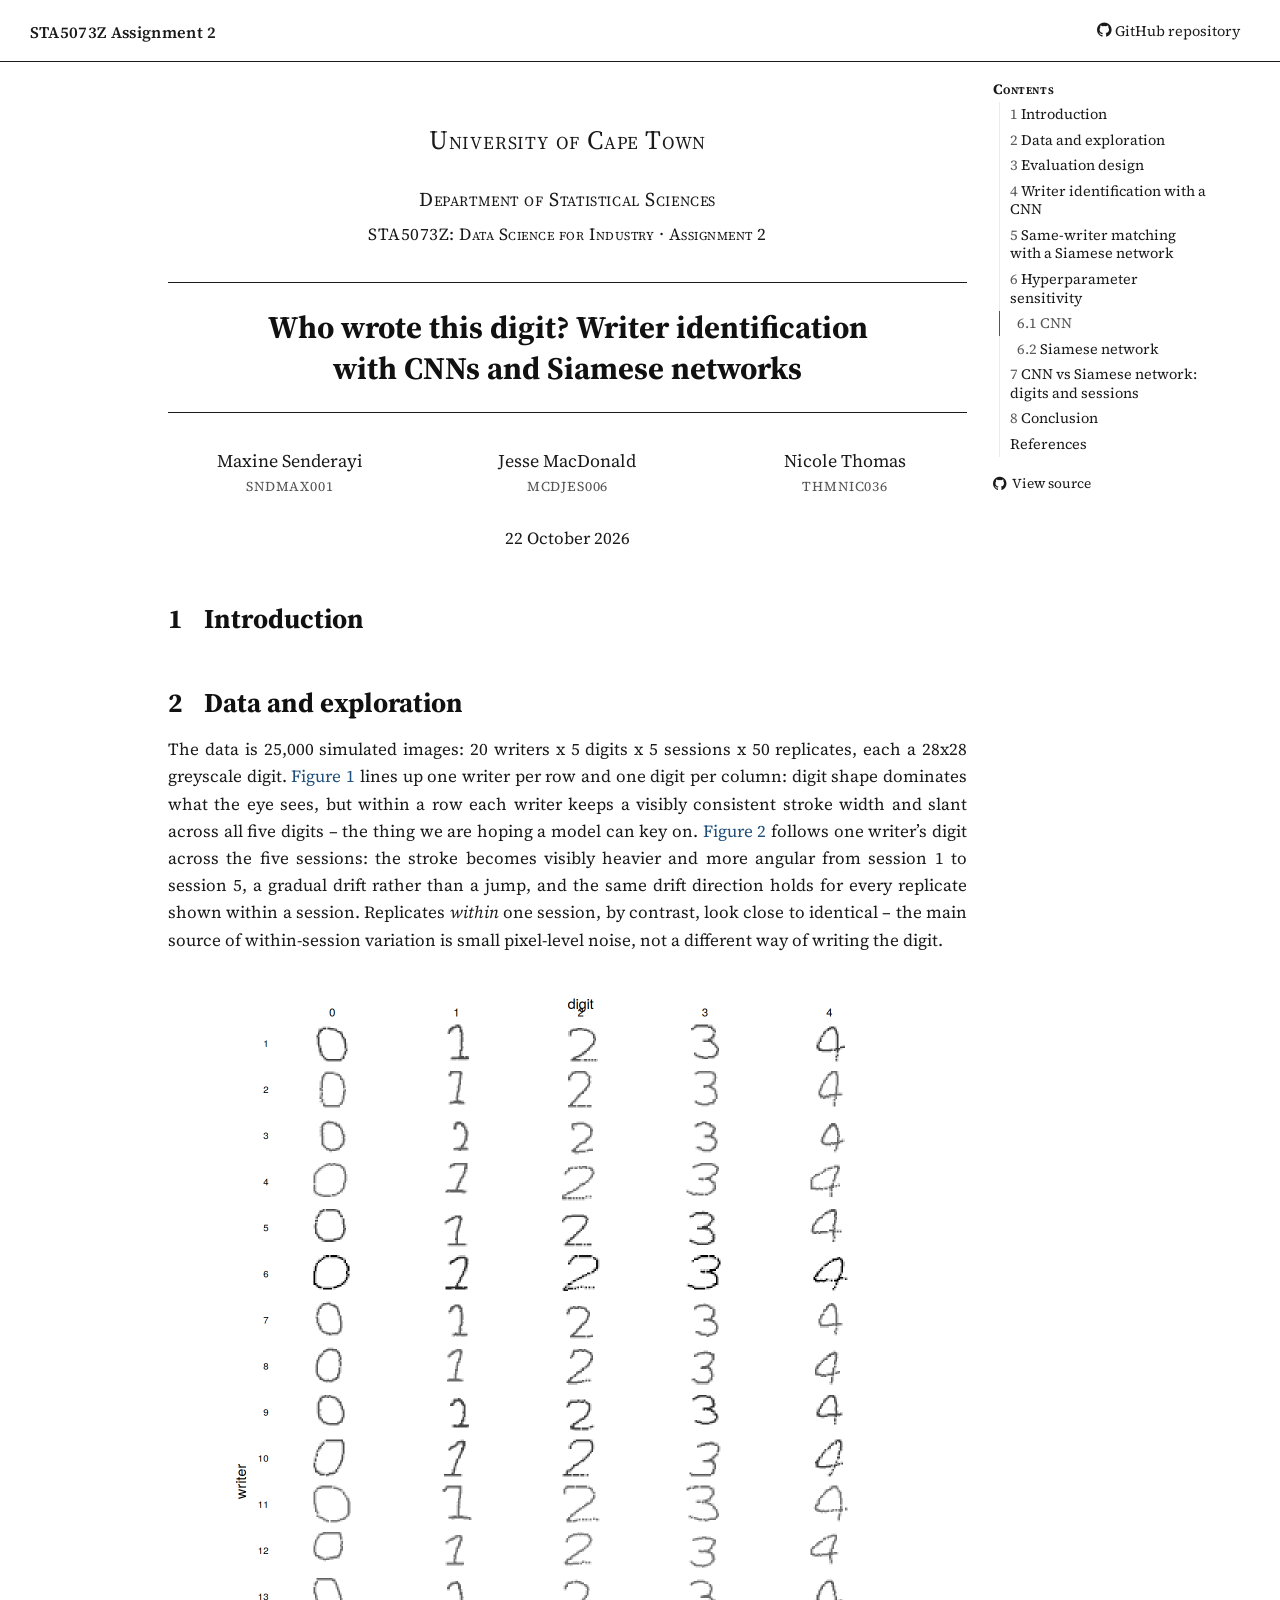
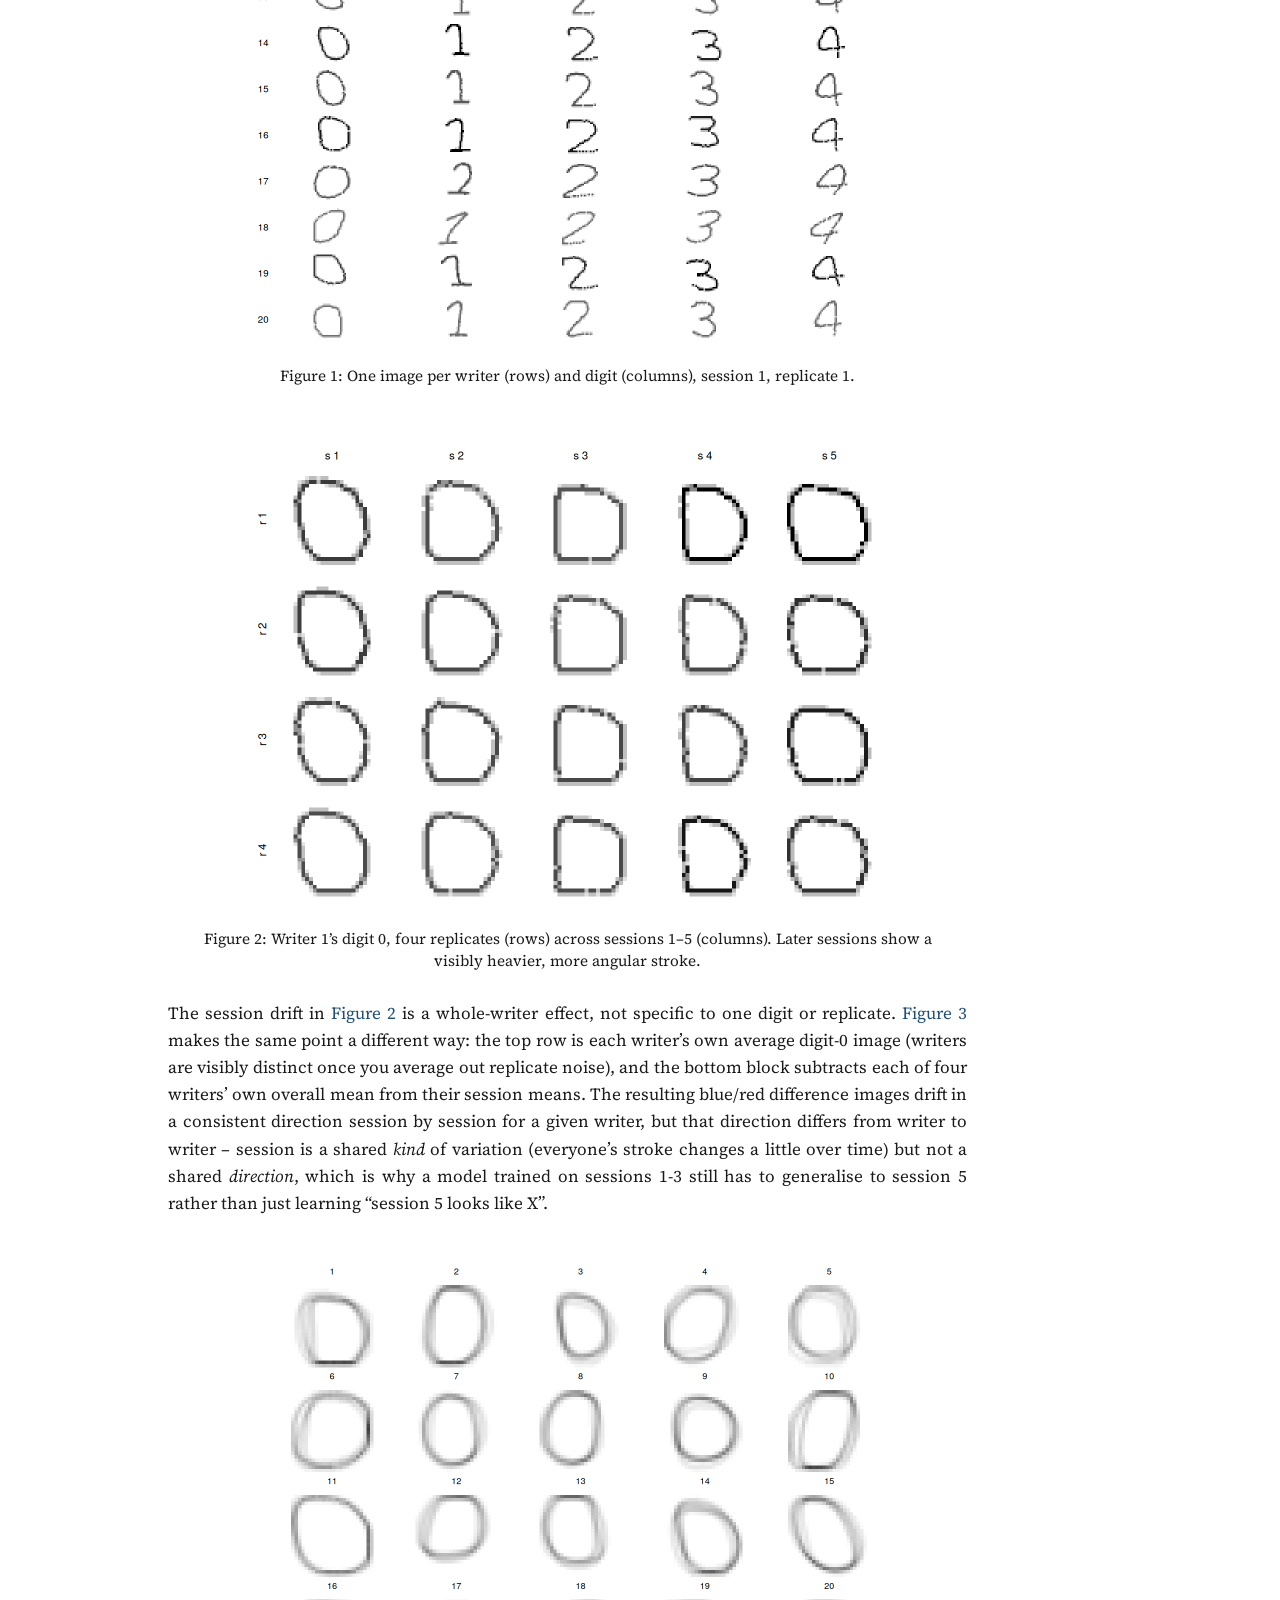
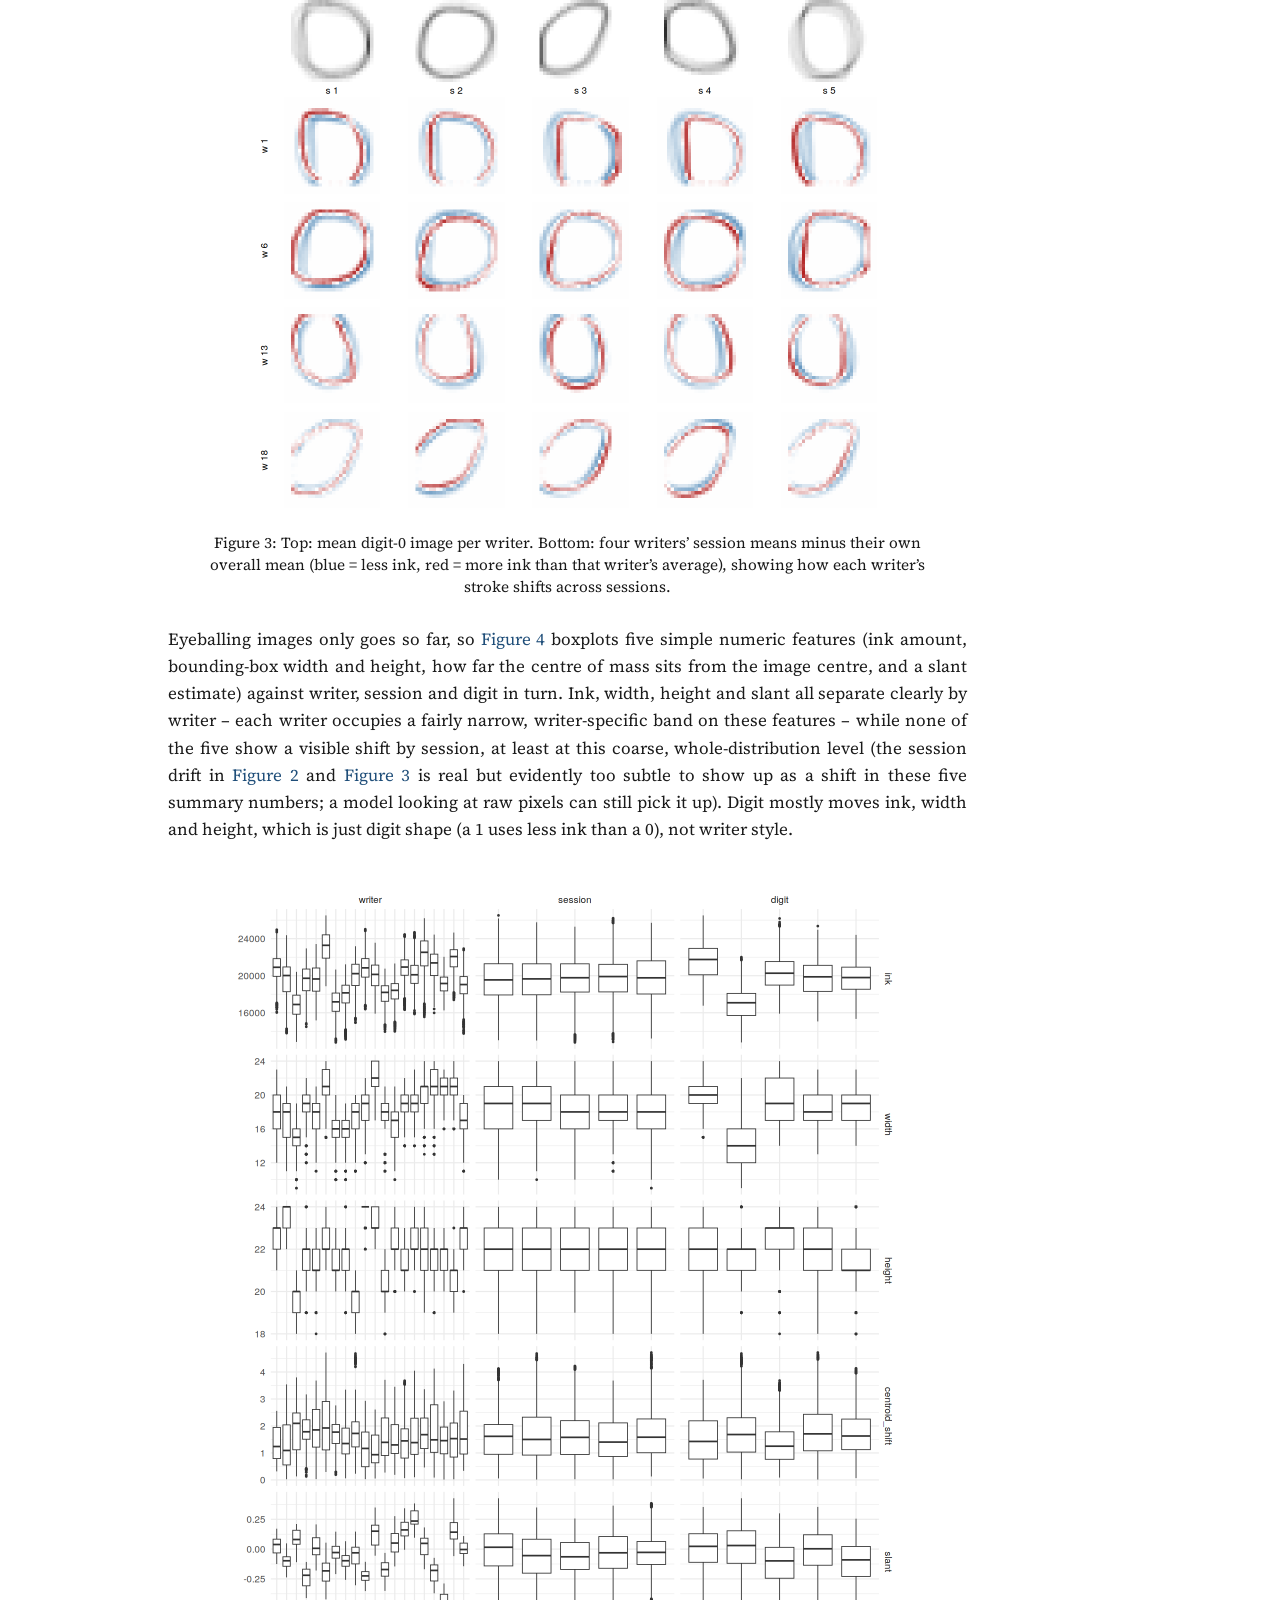
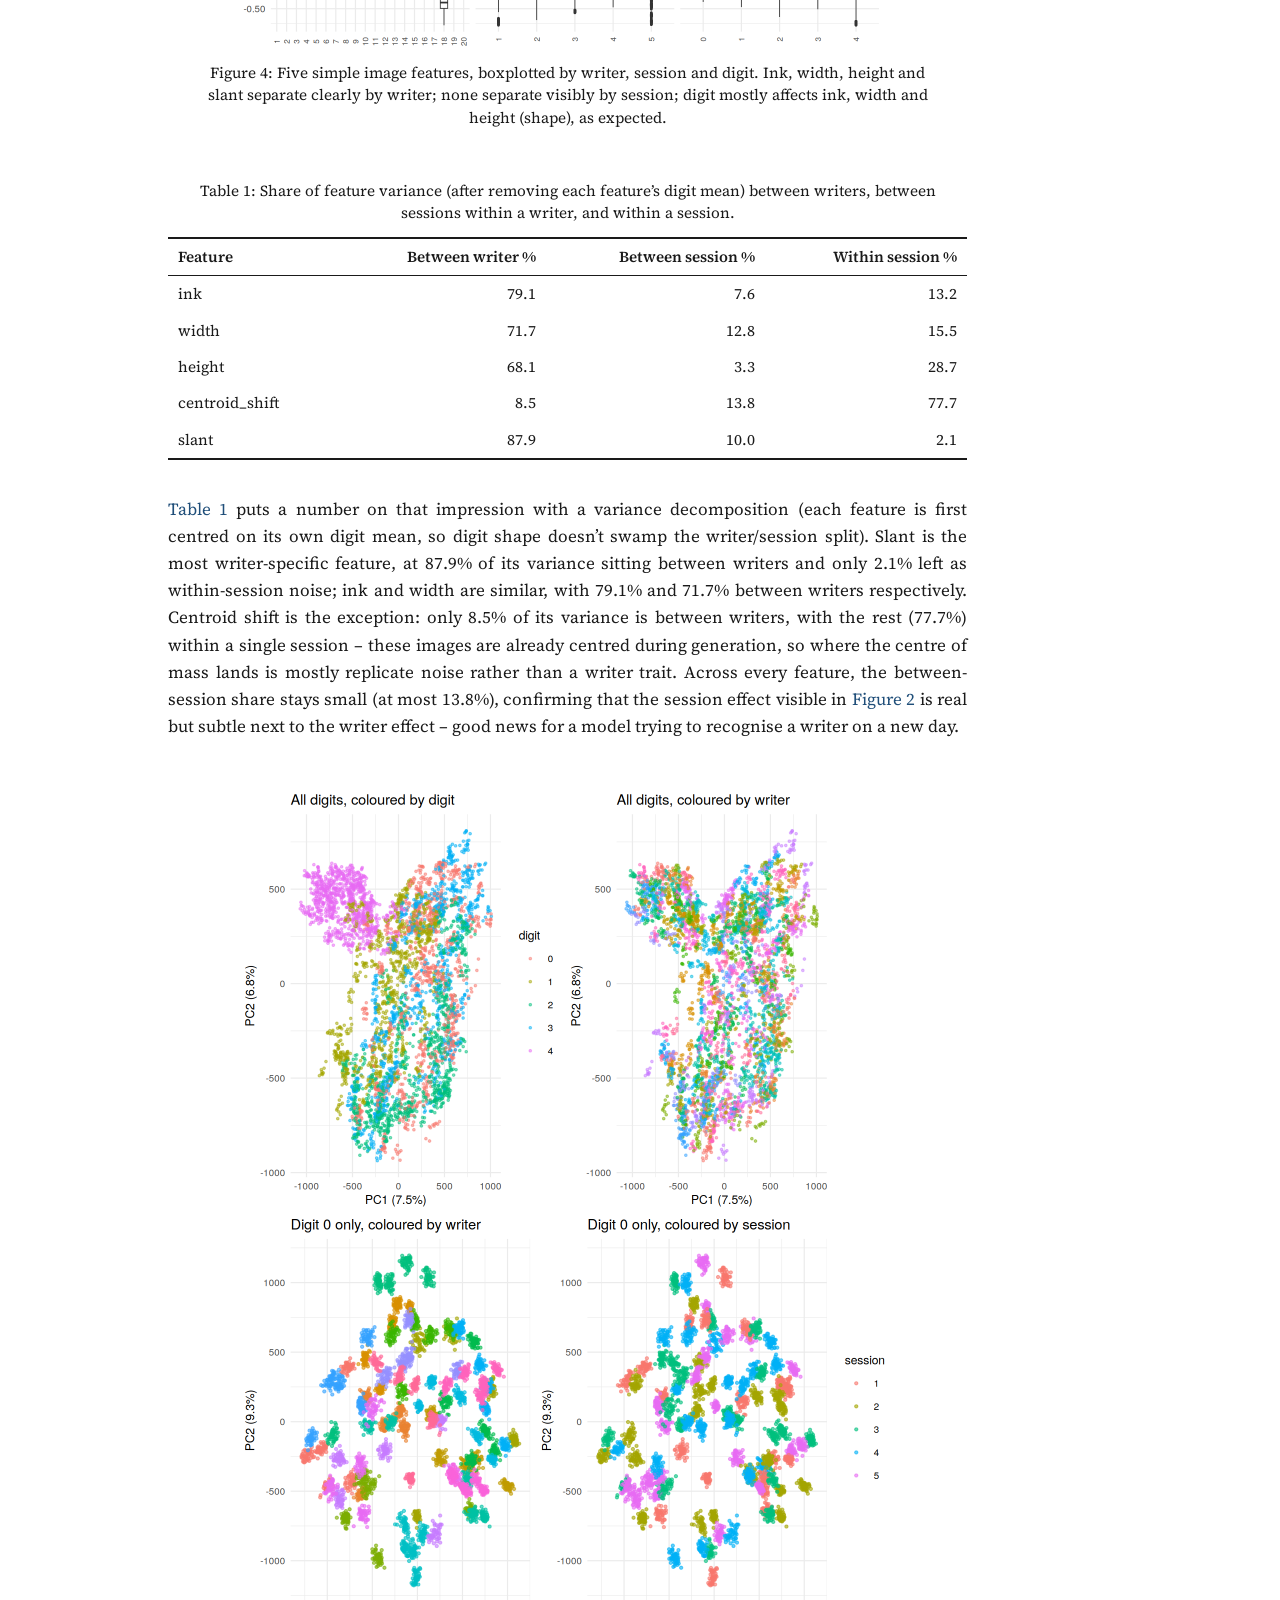
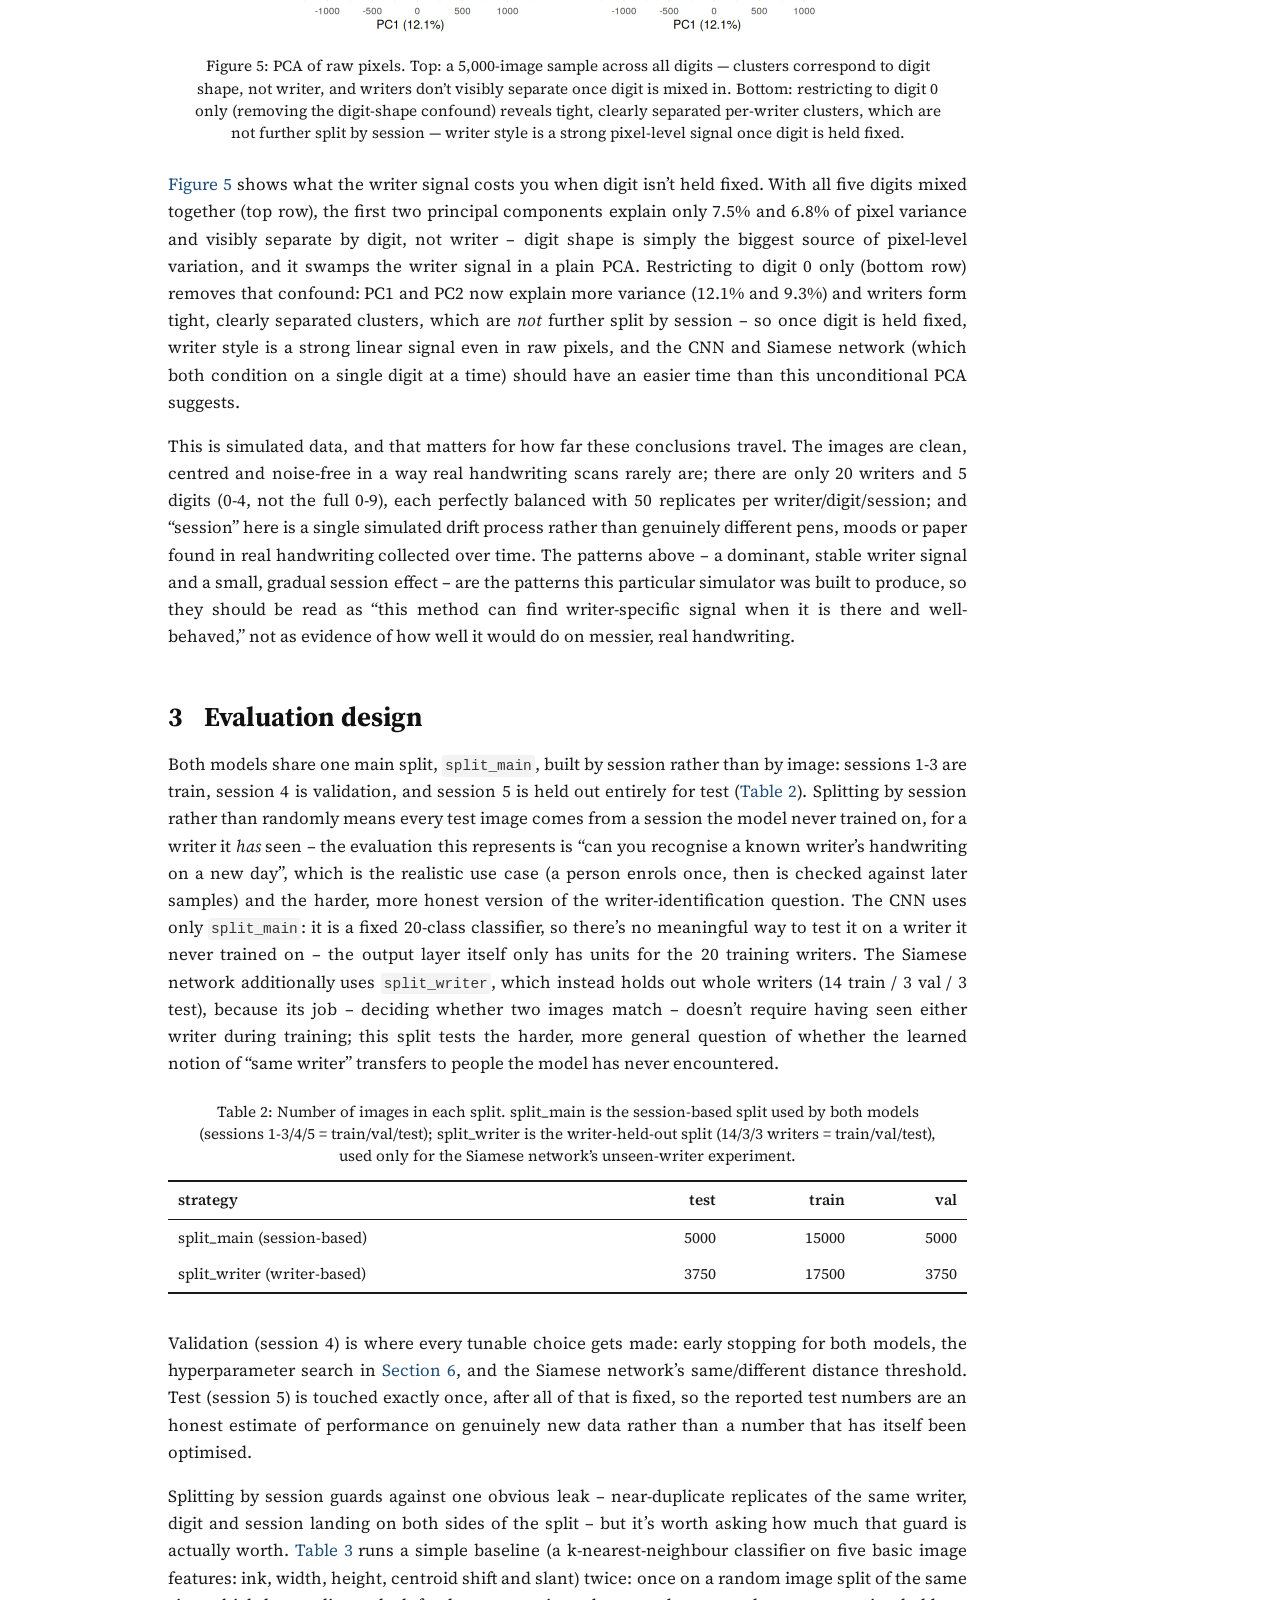
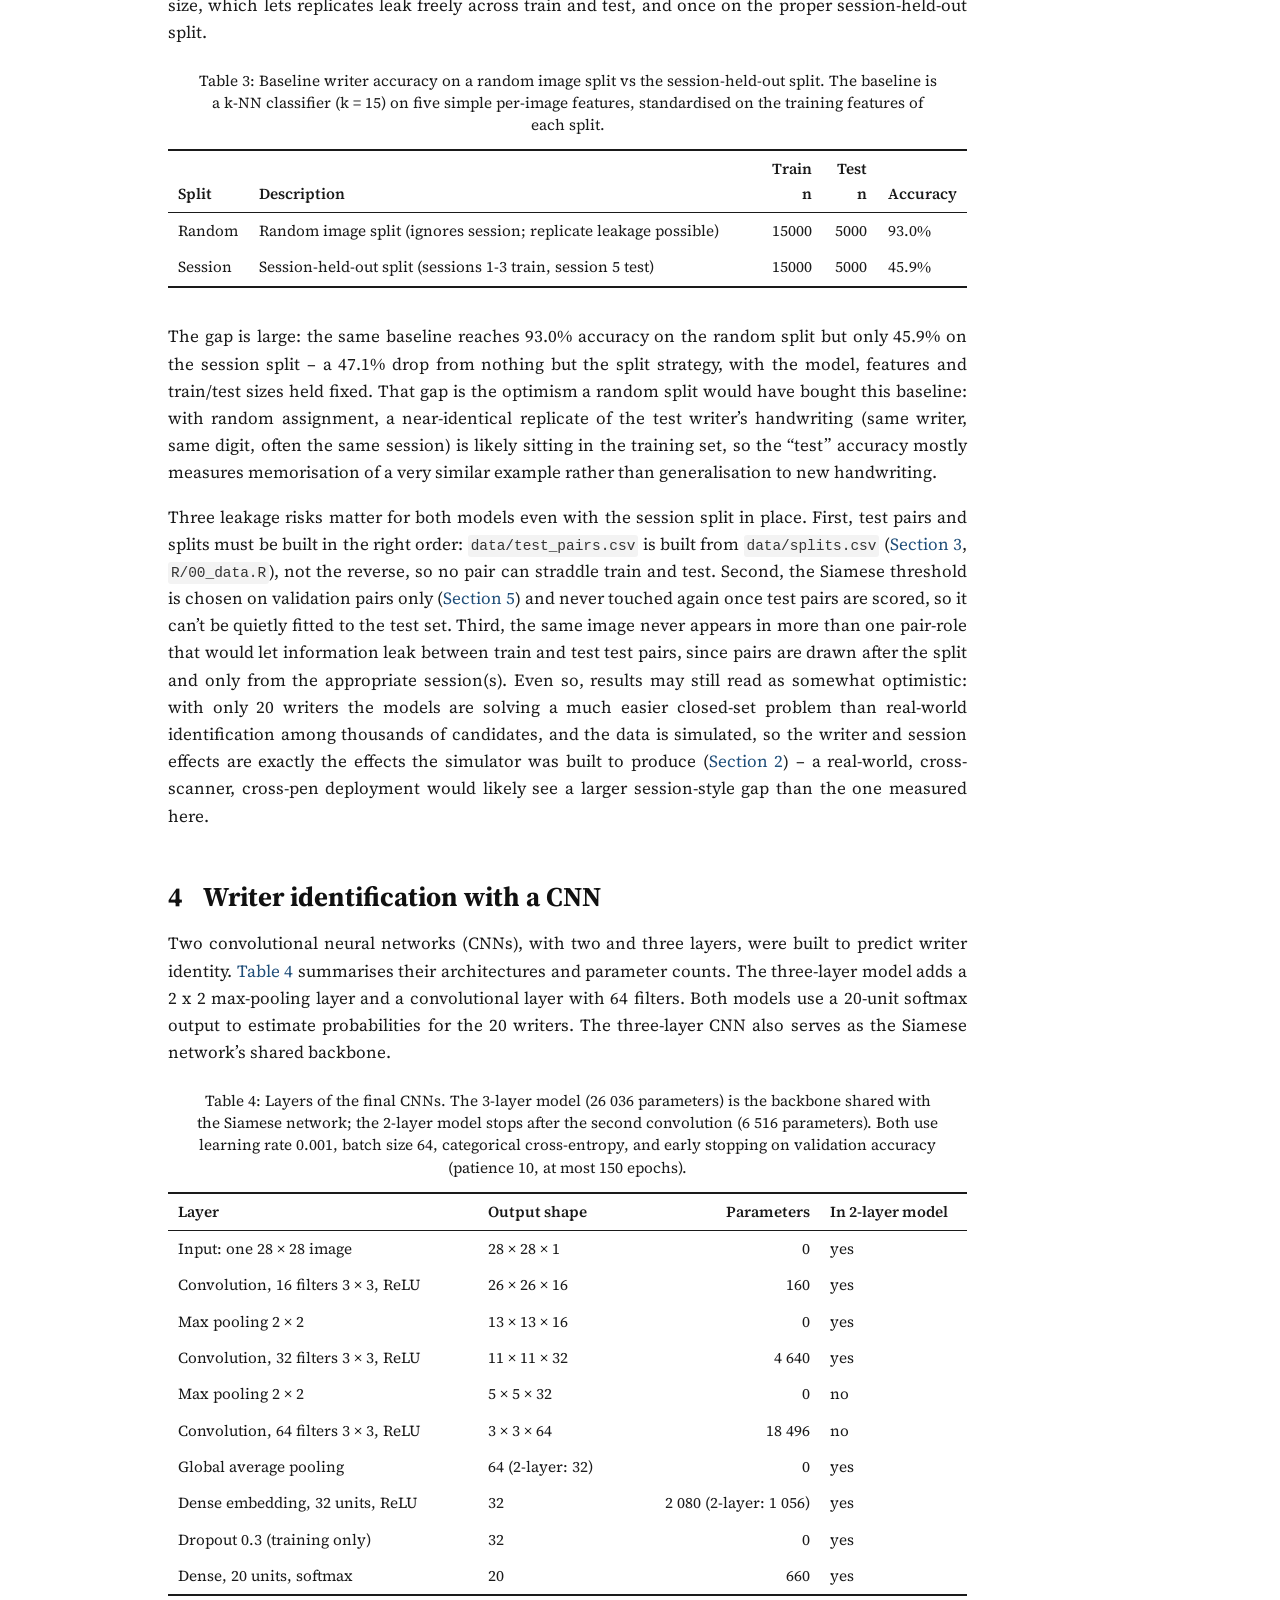
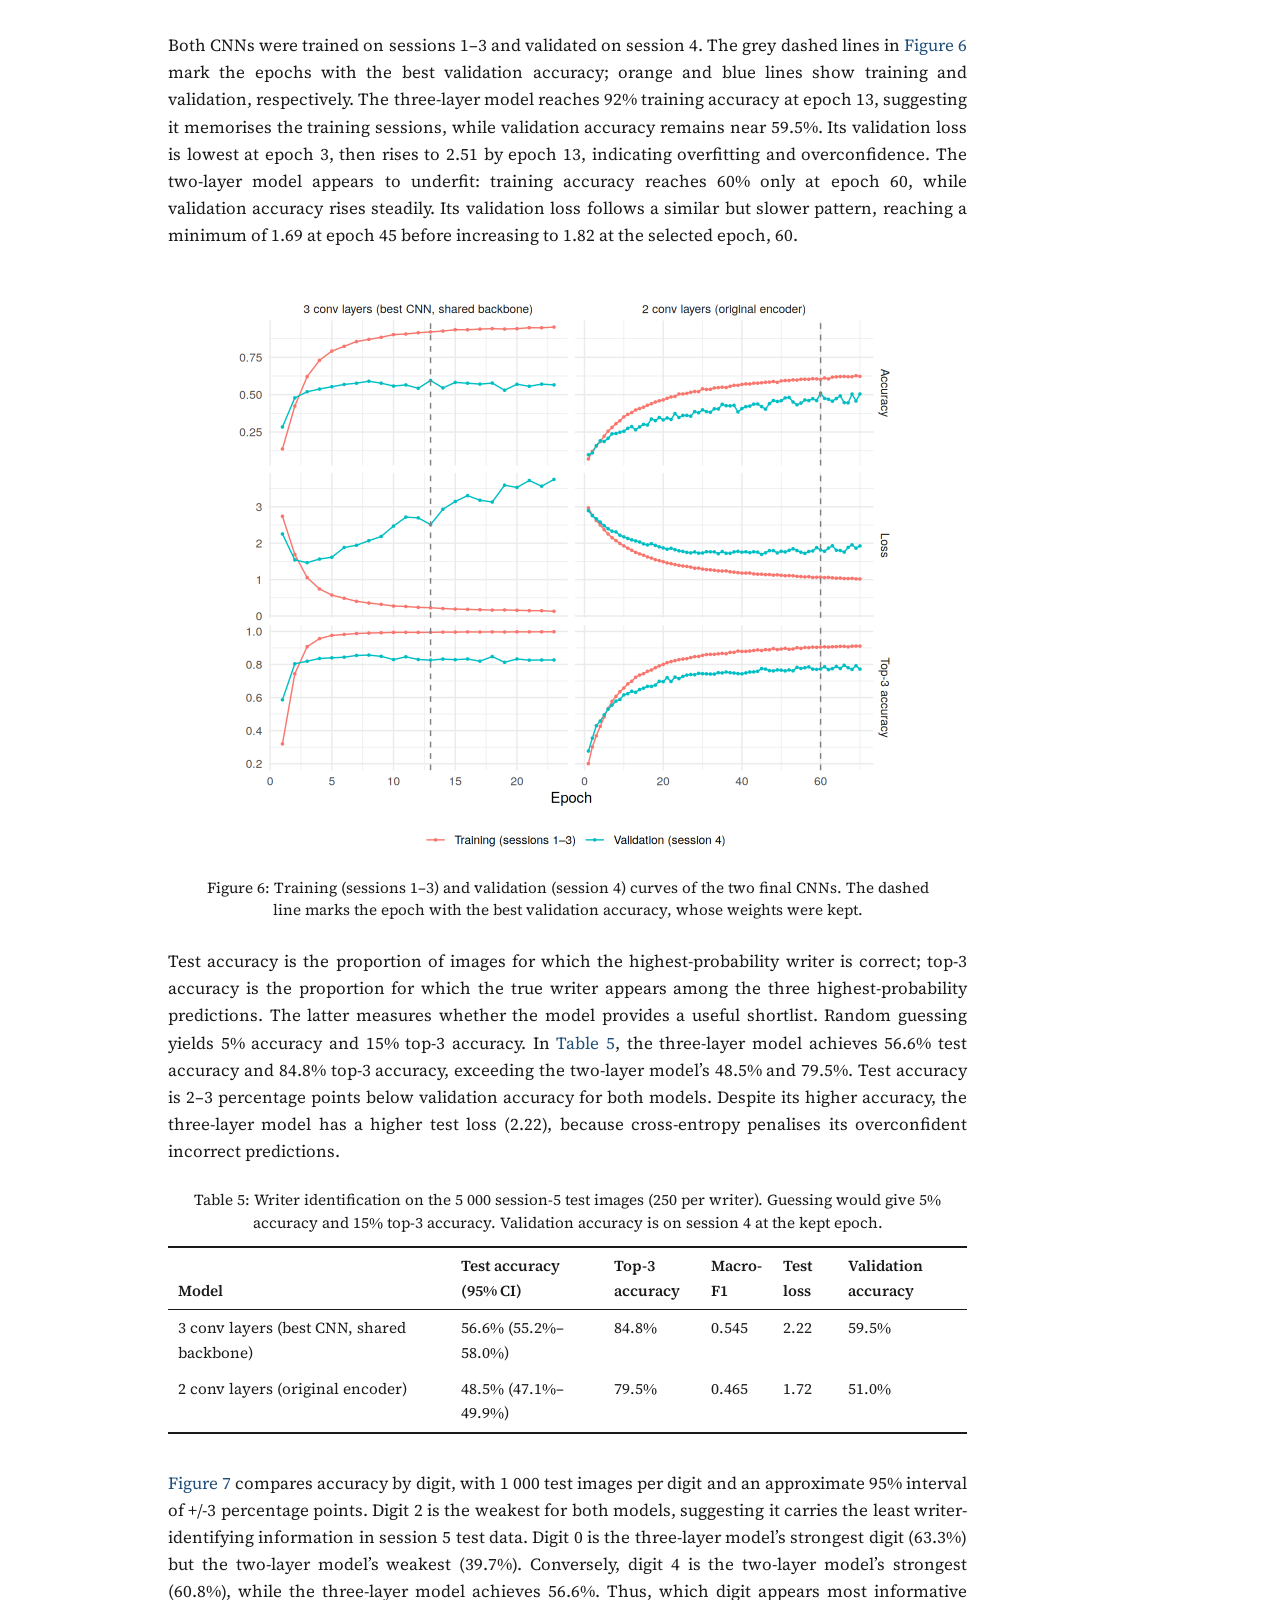
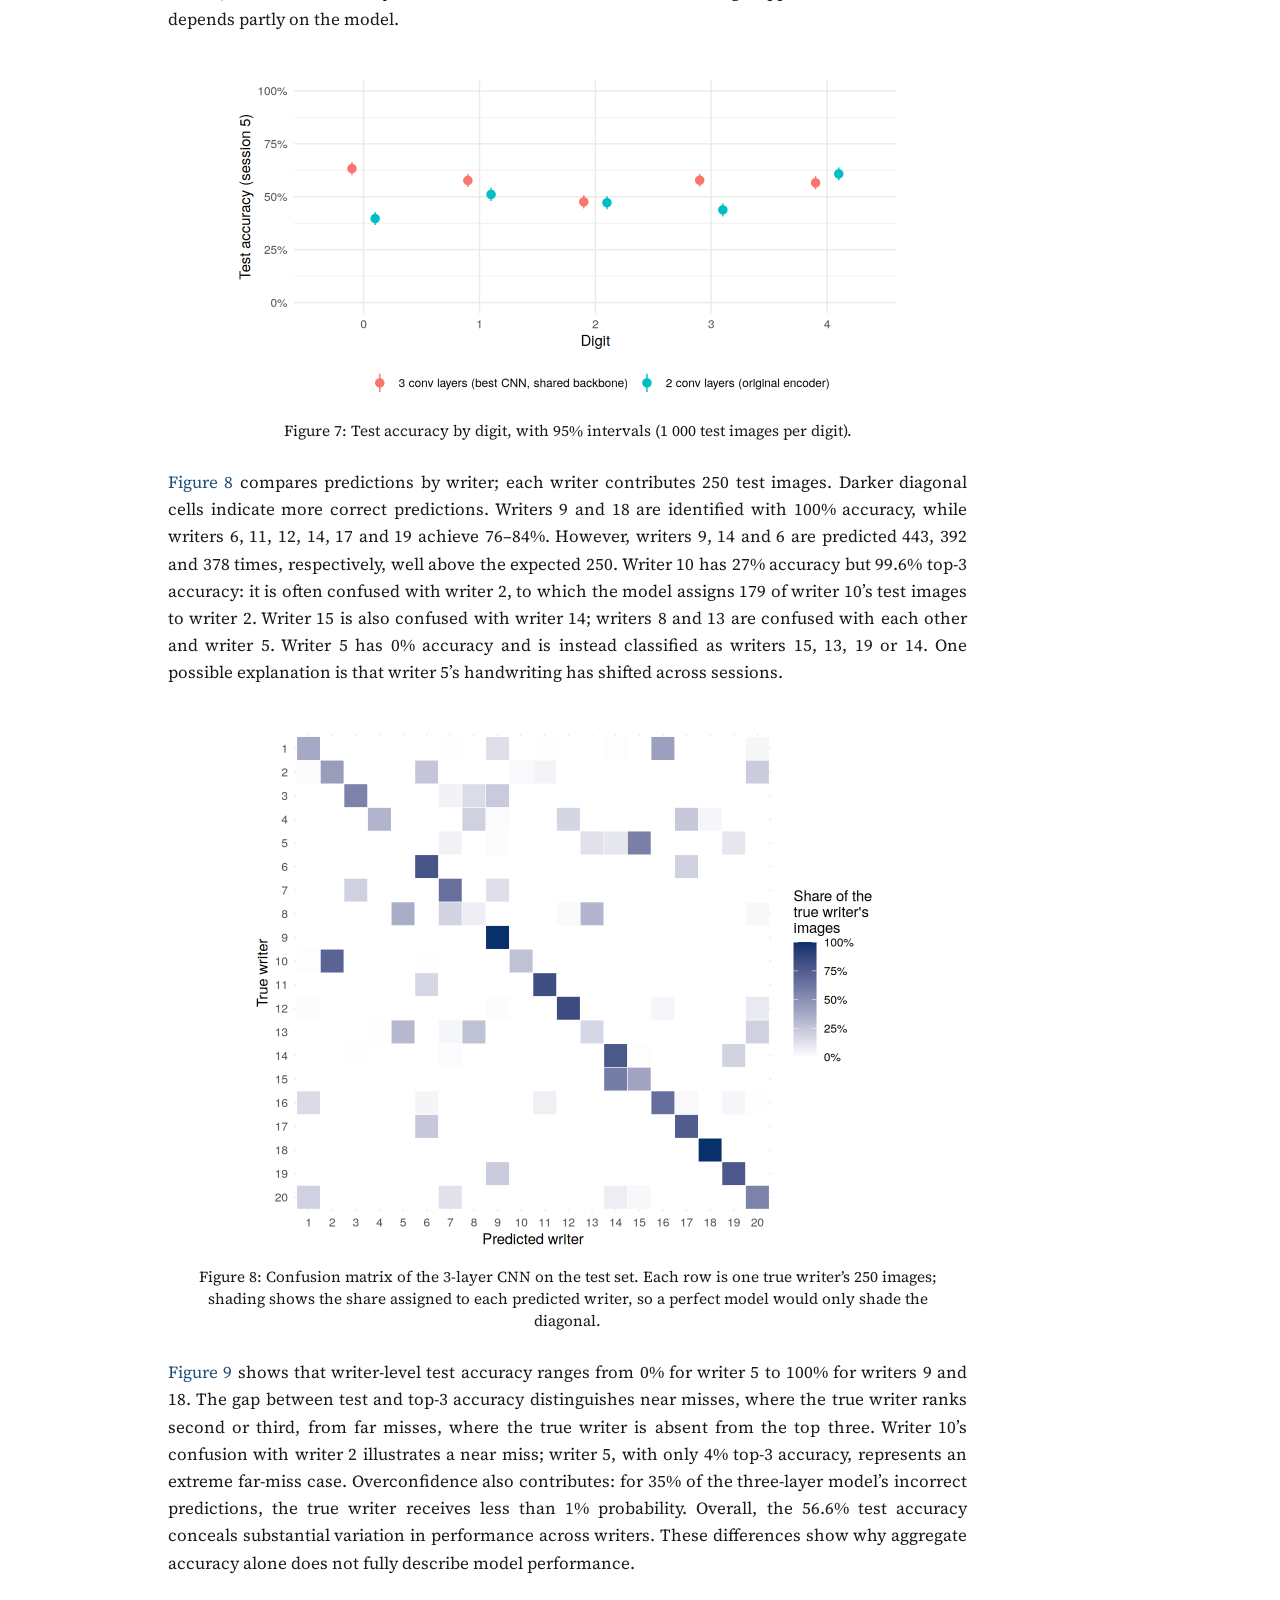
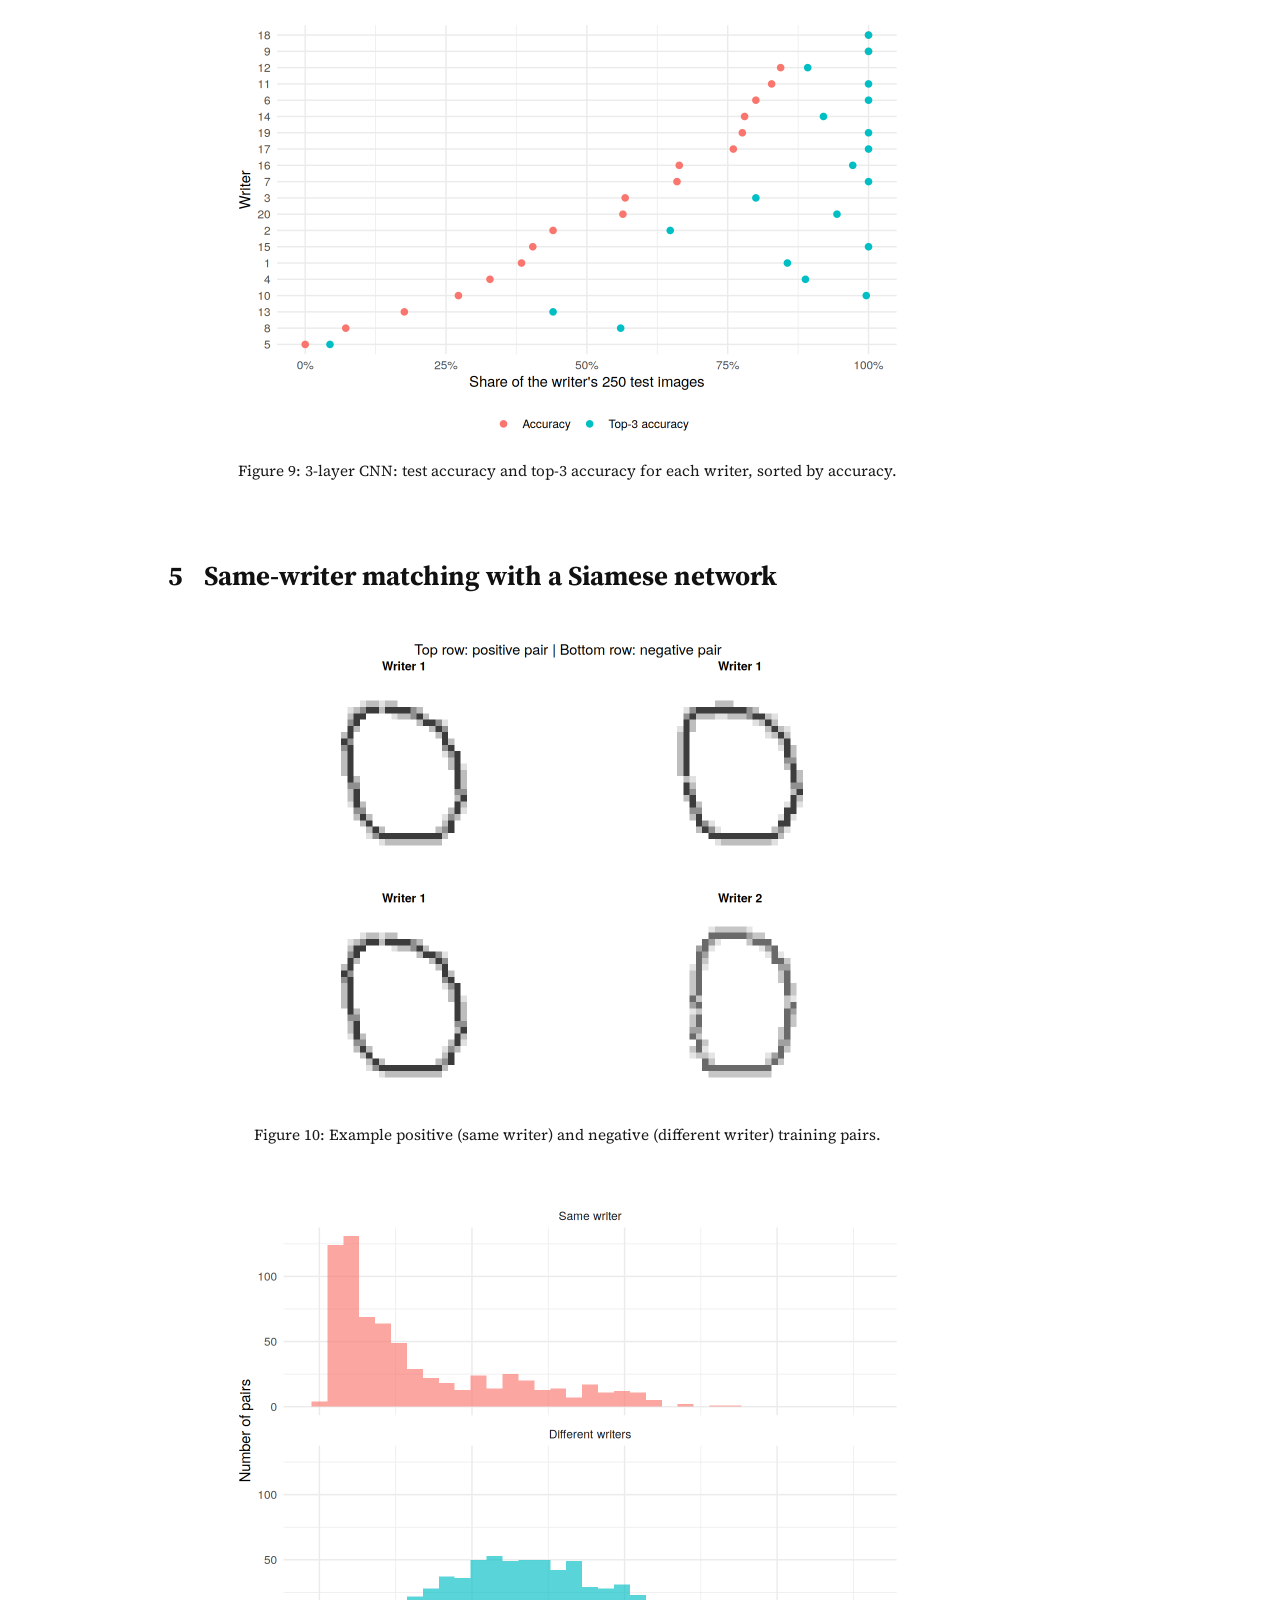
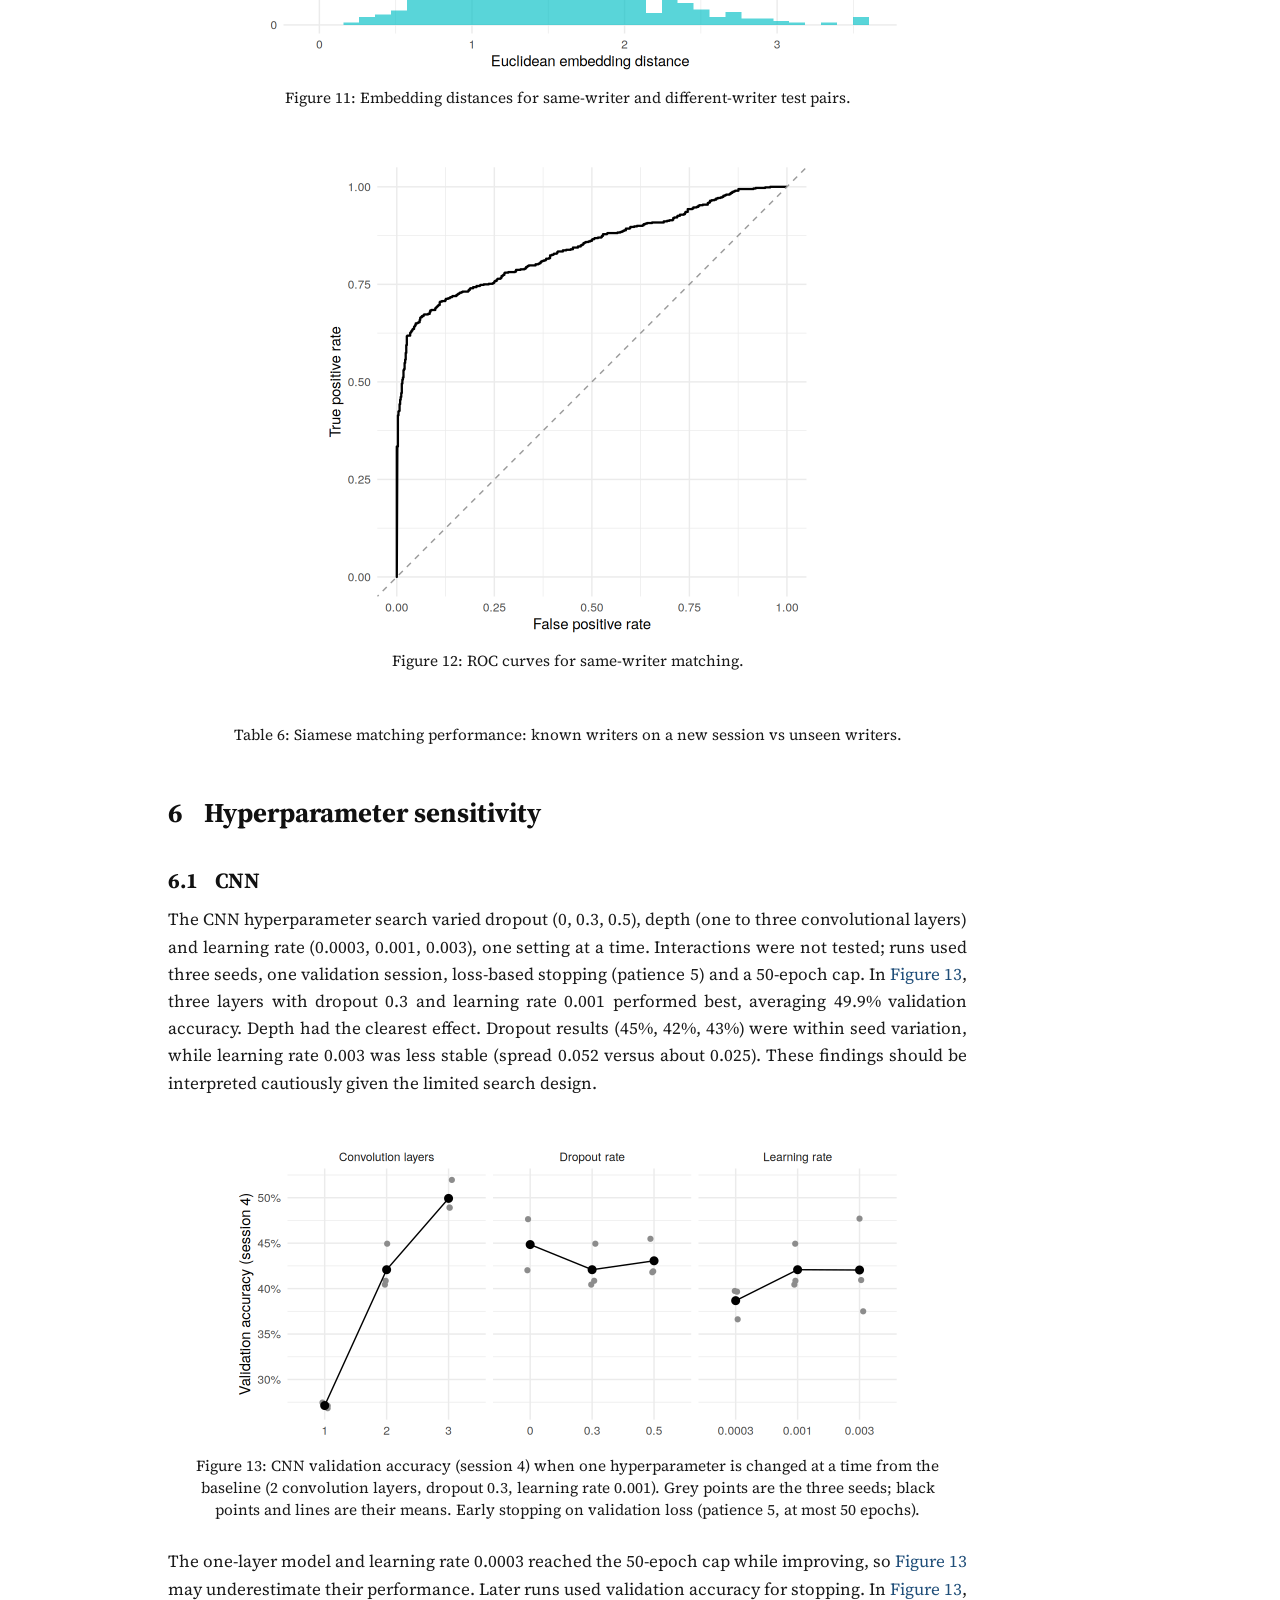
==== commit 6ca93486: "Website: formal report styling and render of latest main - Title page like the typeset report: unive" ====
--- a/docs/index.html
+++ b/docs/index.html
@@ -1,17 +1,17 @@
 <!DOCTYPE html>
-<html xmlns="http://www.w3.org/1999/xhtml" lang="en" xml:lang="en"><head>
+<html xmlns="http://www.w3.org/1999/xhtml" lang="en-GB" xml:lang="en-GB"><head>
 
 <meta charset="utf-8">
 <meta name="generator" content="quarto-1.10.18">
 
 <meta name="viewport" content="width=device-width, initial-scale=1.0, user-scalable=yes">
 
-<meta name="author" content="Maxine Senderayi (SNDMAX001)">
-<meta name="author" content="Jesse MacDonald (MCDJES006)">
-<meta name="author" content="Nicole Thomas (THMNIC036)">
-<meta name="dcterms.date" content="2026-10-02">
-
-<title>Who wrote this digit? Writer identification with CNNs and Siamese networks – DS4I Assignment 2</title>
+<meta name="author" content="Maxine Senderayi">
+<meta name="author" content="Jesse MacDonald">
+<meta name="author" content="Nicole Thomas">
+<meta name="dcterms.date" content="2026-10-22">
+
+<title>Who wrote this digit? Writer identification with CNNs and Siamese networks – STA5073Z Assignment 2</title>
 <style>
 /* Default styles provided by pandoc.
 ** See https://pandoc.org/MANUAL.html#variables-for-html for config info.
@@ -29,41 +29,6 @@
   width: 0.8em;
   margin: 0 0.8em 0.2em -1em; /* quarto-specific, see https://github.com/quarto-dev/quarto-cli/issues/4556 */ 
   vertical-align: middle;
-}
-/* CSS for syntax highlighting */
-html { -webkit-text-size-adjust: 100%; }
-pre > code.sourceCode { white-space: pre; position: relative; }
-pre > code.sourceCode > span { display: inline-block; line-height: 1.25; }
-pre > code.sourceCode > span:empty { height: 1.2em; }
-.sourceCode { overflow: visible; }
-code.sourceCode > span { color: inherit; text-decoration: inherit; }
-div.sourceCode { margin: 1em 0; }
-pre.sourceCode { margin: 0; }
-@media screen {
-div.sourceCode { overflow: auto; }
-}
-@media print {
-pre > code.sourceCode { white-space: pre-wrap; }
-pre > code.sourceCode > span { text-indent: -5em; padding-left: 5em; }
-}
-pre.numberSource code
-  { counter-reset: source-line 0; }
-pre.numberSource code > span
-  { position: relative; left: -4em; counter-increment: source-line; }
-pre.numberSource code > span > a:first-child::before
-  { content: counter(source-line);
-    position: relative; left: -1em; text-align: right; vertical-align: baseline;
-    border: none; display: inline-block;
-    -webkit-touch-callout: none; -webkit-user-select: none;
-    -khtml-user-select: none; -moz-user-select: none;
-    -ms-user-select: none; user-select: none;
-    padding: 0 4px; width: 4em;
-  }
-pre.numberSource { margin-left: 3em;  padding-left: 4px; }
-div.sourceCode
-  {   }
-@media screen {
-pre > code.sourceCode > span > a:first-child::before { text-decoration: underline; }
 }
 /* CSS for citations */
 div.csl-bib-body { }
@@ -88,11 +53,8 @@
 
 
 <script src="site_libs/quarto-nav/quarto-nav.js"></script>
+<script src="site_libs/quarto-nav/headroom.min.js"></script>
 <script src="site_libs/clipboard/clipboard.min.js"></script>
-<script src="site_libs/quarto-search/autocomplete.umd.js"></script>
-<script src="site_libs/quarto-search/fuse.min.js"></script>
-<script src="site_libs/quarto-search/quarto-search.js"></script>
-<meta name="quarto:offset" content="./">
 <script src="site_libs/quarto-html/quarto.js" type="module"></script>
 <script src="site_libs/quarto-html/tabsets/tabsets.js" type="module"></script>
 <script src="site_libs/quarto-html/popper.min.js"></script>
@@ -102,20 +64,8 @@
 <link href="site_libs/quarto-html/quarto-syntax-highlighting-64a204ab8560d761af7679ceaba22944.css" rel="stylesheet" id="quarto-text-highlighting-styles">
 <script src="site_libs/bootstrap/bootstrap.min.js"></script>
 <link href="site_libs/bootstrap/bootstrap-icons.css" rel="stylesheet">
-<link href="site_libs/bootstrap/bootstrap-ba8f7c244c1f50cbf6c6a3aa3874339a.min.css" rel="stylesheet" append-hash="true" id="quarto-bootstrap" data-mode="light">
+<link href="site_libs/bootstrap/bootstrap-359b6ce6b83841630060971f7712478f.min.css" rel="stylesheet" append-hash="true" id="quarto-bootstrap" data-mode="light">
 <script id="quarto-search-options" type="application/json">{
-  "location": "sidebar",
-  "copy-button": false,
-  "collapse-after": 3,
-  "panel-placement": "start",
-  "type": "textbox",
-  "limit": 50,
-  "keyboard-shortcut": [
-    "f",
-    "/",
-    "s"
-  ],
-  "show-item-context": false,
   "language": {
     "search-no-results-text": "No results",
     "search-matching-documents-text": "matching documents",
@@ -132,18 +82,44 @@
 }</script>
 
 
+<link rel="stylesheet" href="assets/fonts.css">
 </head>
 
-<body class="quarto-light">
+<body class="nav-fixed quarto-light">
 
 <div id="quarto-search-results"></div>
+  <header id="quarto-header" class="headroom fixed-top">
+    <nav class="navbar navbar-expand-lg " data-bs-theme="dark">
+      <div class="navbar-container container-fluid">
+      <div class="navbar-brand-container mx-auto">
+    <a class="navbar-brand" href="./index.html">
+    <span class="navbar-title">STA5073Z Assignment 2</span>
+    </a>
+  </div>
+          <button class="navbar-toggler" type="button" data-bs-toggle="collapse" data-bs-target="#navbarCollapse" aria-controls="navbarCollapse" role="menu" aria-expanded="false" aria-label="Toggle navigation" onclick="if (window.quartoToggleHeadroom) { window.quartoToggleHeadroom(); }">
+  <span class="navbar-toggler-icon"></span>
+</button>
+          <div class="collapse navbar-collapse" id="navbarCollapse">
+            <ul class="navbar-nav navbar-nav-scroll ms-auto">
+  <li class="nav-item">
+    <a class="nav-link" href="https://github.com/Maxinechiedza/ds4i_assignment2"> <i class="bi bi-github" role="img">
+</i> 
+<span class="menu-text">GitHub repository</span></a>
+  </li>  
+</ul>
+          </div> <!-- /navcollapse -->
+            <div class="quarto-navbar-tools">
+</div>
+      </div> <!-- /container-fluid -->
+    </nav>
+</header>
 <!-- content -->
-<div id="quarto-content" class="quarto-container page-columns page-rows-contents page-layout-article">
+<div id="quarto-content" class="quarto-container page-columns page-rows-contents page-layout-article page-navbar">
 <!-- sidebar -->
 <!-- margin-sidebar -->
     <div id="quarto-margin-sidebar" class="sidebar margin-sidebar">
         <nav id="TOC" role="doc-toc" class="toc-active">
-    <h2 id="toc-title">On this page</h2>
+    <h2 id="toc-title">Contents</h2>
    
   <ul class="collapse">
   <li><a href="#sec-intro" id="toc-sec-intro" class="nav-link active" data-scroll-target="#sec-intro"><span class="header-section-number">1</span> Introduction</a></li>
@@ -167,392 +143,486 @@
   
   
   </ul>
-</nav>
+<div class="toc-actions"><ul class="collapse"><li><a href="https://github.com/Maxinechiedza/ds4i_assignment2/blob/main/index.qmd" class="toc-action"><i class="bi bi-github"></i>View source</a></li></ul></div></nav>
     </div>
 <!-- main -->
 <main class="content" id="quarto-document-content">
 
-<header id="title-block-header" class="quarto-title-block default">
-<div class="quarto-title">
-<h1 class="title">Who wrote this digit? Writer identification with CNNs and Siamese networks</h1>
-<p class="subtitle lead">STA5073Z Data Science for Industry 2026 · Assignment 2</p>
-</div>
-
-
-
-<div class="quarto-title-meta">
-
-    <div>
-    <div class="quarto-title-meta-heading">Authors</div>
-    <div class="quarto-title-meta-contents">
-             <p>Maxine Senderayi (SNDMAX001) </p>
-             <p>Jesse MacDonald (MCDJES006) </p>
-             <p>Nicole Thomas (THMNIC036) </p>
-          </div>
-  </div>
-    
-    <div>
-    <div class="quarto-title-meta-heading">Published</div>
-    <div class="quarto-title-meta-contents">
-      <p class="date">October 2, 2026</p>
-    </div>
-  </div>
-  
-    
-  </div>
-  
-
+<header id="title-block-header" class="quarto-title-block report-title">
+<p class="report-institution">University of Cape Town</p>
+<p class="report-department">Department of Statistical Sciences</p>
+<p class="report-course">STA5073Z: Data Science for Industry · Assignment 2</p>
+
+<hr class="report-rule">
+<h1 class="title display-7">Who wrote this digit? Writer identification with CNNs and Siamese networks</h1>
+<hr class="report-rule">
+
+<div class="report-authors">
+  <div class="report-author">
+    <span class="report-author-name">Maxine Senderayi</span>
+        <span class="report-author-id">SNDMAX001</span>
+      </div>
+  <div class="report-author">
+    <span class="report-author-name">Jesse MacDonald</span>
+        <span class="report-author-id">MCDJES006</span>
+      </div>
+  <div class="report-author">
+    <span class="report-author-name">Nicole Thomas</span>
+        <span class="report-author-id">THMNIC036</span>
+      </div>
+</div>
+
+<p class="report-date date">22 October 2026</p>
 
 </header>
 
 
-<div class="callout callout-style-default callout-warning callout-titled" title="How to use this file (hidden when show-guidance: false)">
-<div class="callout-header d-flex align-content-center">
-<div class="callout-icon-container">
-<i class="callout-icon"></i>
-</div>
-<div class="callout-title-container flex-fill">
-<span class="screen-reader-only">Warning</span>How to use this file (hidden when show-guidance: false)
-</div>
-</div>
-<div class="callout-body-container callout-body">
-<p><strong>Colour = owner.</strong> Green = Jesse (Role A, data, splits and comparison) · Blue = Maxine (Role B, CNN) · Red = Nicole (Role C, Siamese network) · Orange = not assigned yet (decide after Tasks 1–6).</p>
-<table class="caption-top table">
-<colgroup>
-<col style="width: 20%">
-<col style="width: 20%">
-<col style="width: 20%">
-<col style="width: 20%">
-<col style="width: 20%">
-</colgroup>
-<thead>
-<tr class="header">
-<th>Report section</th>
-<th>Task</th>
-<th>Owner</th>
-<th>Words</th>
-<th>Reads</th>
-</tr>
-</thead>
-<tbody>
-<tr class="odd">
-<td>Introduction</td>
-<td>8</td>
-<td>Not assigned yet</td>
-<td>≈ 400</td>
-<td>–</td>
-</tr>
-<tr class="even">
-<td>Data and exploration</td>
-<td>1</td>
-<td>Jesse (A)</td>
-<td>≈ 550</td>
-<td><code>data/handwriting.rds</code></td>
-</tr>
-<tr class="odd">
-<td>Evaluation design</td>
-<td>4</td>
-<td>Jesse (A)</td>
-<td>≈ 550</td>
-<td><code>data/splits.csv</code></td>
-</tr>
-<tr class="even">
-<td>Writer identification with a CNN</td>
-<td>2</td>
-<td>Maxine (B)</td>
-<td>≈ 650</td>
-<td><code>outputs/cnn_test_predictions.csv</code>, <code>outputs/cnn_history.csv</code></td>
-</tr>
-<tr class="odd">
-<td>Same-writer matching with a Siamese network</td>
-<td>3</td>
-<td>Nicole (C)</td>
-<td>≈ 650</td>
-<td><code>outputs/siamese_test_distances.csv</code>, <code>outputs/siamese_history.csv</code></td>
-</tr>
-<tr class="even">
-<td>Hyperparameter sensitivity: CNN</td>
-<td>5</td>
-<td>Maxine (B)</td>
-<td>≈ 300</td>
-<td><code>outputs/tuning_cnn.csv</code></td>
-</tr>
-<tr class="odd">
-<td>Hyperparameter sensitivity: Siamese</td>
-<td>5</td>
-<td>Nicole (C)</td>
-<td>≈ 300</td>
-<td><code>outputs/tuning_siamese.csv</code></td>
-</tr>
-<tr class="even">
-<td>CNN vs Siamese: CNN results by digit and session</td>
-<td>6</td>
-<td>Maxine (B)</td>
-<td>≈ 300</td>
-<td>Maxine’s own outputs</td>
-</tr>
-<tr class="odd">
-<td>CNN vs Siamese: Siamese results by digit and session</td>
-<td>6</td>
-<td>Nicole (C)</td>
-<td>≈ 300</td>
-<td>Nicole’s own outputs</td>
-</tr>
-<tr class="even">
-<td>CNN vs Siamese: side by side</td>
-<td>6</td>
-<td>Jesse (A)</td>
-<td>≈ 400</td>
-<td><code>outputs/comparison.csv</code></td>
-</tr>
-<tr class="odd">
-<td>Conclusion</td>
-<td>8</td>
-<td>Not assigned yet</td>
-<td>≈ 300</td>
-<td>–</td>
-</tr>
-<tr class="even">
-<td><strong>Total</strong></td>
-<td></td>
-<td></td>
-<td><strong>≈ 4,700</strong></td>
-<td>Limit 5,000 (excludes AI use statement, appendices, captions, references)</td>
-</tr>
-</tbody>
-</table>
-<p><strong>House rules</strong></p>
-<ul>
-<li>Edit only your own sections. To change someone else’s, tell them or open a pull request.</li>
-<li>Write in your own words. The brief allows AI for proofreading only, not first drafts.</li>
-<li>Model training lives in scripts (<code>R/</code> or <code>python/</code>) that write to <code>outputs/</code>. The report only reads those files, so it renders in seconds. Commit the scripts too: that is what makes it reproducible.</li>
-<li>Label figures and tables with your section key: <code>eda</code>, <code>split</code>, <code>cnn</code>, <code>siam</code>, <code>tune</code>, <code>comp</code> (e.g.&nbsp;<code>fig-cnn-digit</code>, <code>tbl-siam-metrics</code>). Cross-reference with <code>@fig-cnn-digit</code> and <code>@sec-cnn</code>.</li>
-<li>Numbers in the text come from inline <code>r</code> code reading the output files, never typed by hand. They then stay correct when a model is re-run.</li>
-<li>Guard every chunk that needs a file with <code>#| eval: !expr ready("path")</code>.</li>
-<li>Keep a note of your AI use per task as you go. It goes in the appendix table at the end.</li>
-</ul>
-</div>
-</div>
 <!-- =====================================================================
      INTRODUCTION  ·  Task 8  ·  OWNER: not assigned yet  ·  ≈ 400 words
      ===================================================================== -->
 <section id="sec-intro" class="level1" data-number="1">
 <h1 data-number="1"><span class="header-section-number">1</span> Introduction</h1>
-<div class="callout callout-style-default callout-warning callout-titled" title="Owner: not assigned yet · Task 8 · ≈ 400 words">
-<div class="callout-header d-flex align-content-center">
-<div class="callout-icon-container">
-<i class="callout-icon"></i>
-</div>
-<div class="callout-title-container flex-fill">
-<span class="screen-reader-only">Warning</span>Owner: not assigned yet · Task 8 · ≈ 400 words
-</div>
-</div>
-<div class="callout-body-container callout-body">
-<p><strong>Must cover:</strong> the two questions (which of 20 known writers wrote this image, and did the same person write these two images?) · the data in one paragraph (20 writers × 5 digits × 5 sessions × 50 replicates, simulated) · why writer identification matters in practice · a one-line roadmap of the report.</p>
-</div>
-</div>
 <!-- =====================================================================
      DATA AND EXPLORATION  ·  Task 1  ·  OWNER: Jesse (A)  ·  ≈ 550 words
      ===================================================================== -->
 </section>
 <section id="sec-eda" class="level1" data-number="2">
 <h1 data-number="2"><span class="header-section-number">2</span> Data and exploration</h1>
-<div class="callout callout-style-default callout-tip callout-titled" title="Owner: Jesse (Role A) · Task 1 · ≈ 550 words">
-<div class="callout-header d-flex align-content-center">
-<div class="callout-icon-container">
-<i class="callout-icon"></i>
-</div>
-<div class="callout-title-container flex-fill">
-<span class="screen-reader-only">Tip</span>Owner: Jesse (Role A) · Task 1 · ≈ 550 words
-</div>
-</div>
-<div class="callout-body-container callout-body">
-<p><strong>The brief asks for:</strong> examples across people, digits and sessions · the visible sources of variation · the limitations of this simulated data.</p>
-<p><strong>Answer these:</strong></p>
-<ul>
-<li>What differs between writers? Between sessions of the same writer? Between replicates within one session?</li>
-<li>Which simple features vary most (ink amount, width and height, centre of mass, slant)? Do they vary more by writer or by session?</li>
-<li>How much variance sits between writers, between sessions and within a session (variance decomposition)?</li>
-<li>Do writers separate in a PCA of the raw pixels? Do sessions?</li>
-<li>What makes this data easier or less realistic than real handwriting (simulated, digits 0–4 only, 20 writers, perfectly balanced, clean and centred images)?</li>
-</ul>
-<p><strong>Exhibits (labels to use):</strong> <code>fig-eda-grid</code> writers × digits · <code>fig-eda-sessions</code> one writer and digit across sessions 1–5 · <code>fig-eda-means</code> mean and difference images · <code>fig-eda-features</code> feature boxplots · <code>tbl-eda-variance</code> variance decomposition · <code>fig-eda-pca</code> PCA coloured by writer and session.</p>
-<p><strong>Reads:</strong> <code>data/handwriting.rds</code>. EDA is fast enough to run inside this file.</p>
-</div>
-</div>
-<div class="cell">
-<details class="code-fold">
-<summary>Show code</summary>
-<div class="code-copy-outer-scaffold"><div class="sourceCode cell-code" id="cb1"><pre class="sourceCode r code-with-copy"><code class="sourceCode r"><span id="cb1-1"><a href="#cb1-1" aria-hidden="true" tabindex="-1"></a><span class="co"># Jesse: grid of example images across writers and digits</span></span></code></pre></div><button title="Copy to Clipboard" class="code-copy-button"><i class="bi"></i></button></div>
-</details>
-</div>
-<div class="cell">
-<details class="code-fold">
-<summary>Show code</summary>
-<div class="code-copy-outer-scaffold"><div class="sourceCode cell-code" id="cb2"><pre class="sourceCode r code-with-copy"><code class="sourceCode r"><span id="cb2-1"><a href="#cb2-1" aria-hidden="true" tabindex="-1"></a><span class="co"># Jesse: same writer and digit across the five sessions, a few replicates each</span></span></code></pre></div><button title="Copy to Clipboard" class="code-copy-button"><i class="bi"></i></button></div>
-</details>
-</div>
-<div class="cell">
-<details class="code-fold">
-<summary>Show code</summary>
-<div class="code-copy-outer-scaffold"><div class="sourceCode cell-code" id="cb3"><pre class="sourceCode r code-with-copy"><code class="sourceCode r"><span id="cb3-1"><a href="#cb3-1" aria-hidden="true" tabindex="-1"></a><span class="co"># Jesse: mean and difference images</span></span></code></pre></div><button title="Copy to Clipboard" class="code-copy-button"><i class="bi"></i></button></div>
-</details>
-</div>
-<div class="cell">
-<details class="code-fold">
-<summary>Show code</summary>
-<div class="code-copy-outer-scaffold"><div class="sourceCode cell-code" id="cb4"><pre class="sourceCode r code-with-copy"><code class="sourceCode r"><span id="cb4-1"><a href="#cb4-1" aria-hidden="true" tabindex="-1"></a><span class="co"># Jesse: ink amount, width/height, centre of mass, slant</span></span></code></pre></div><button title="Copy to Clipboard" class="code-copy-button"><i class="bi"></i></button></div>
-</details>
-</div>
+<p>The data is 25,000 simulated images: 20 writers x 5 digits x 5 sessions x 50 replicates, each a 28x28 greyscale digit. <a href="#fig-eda-grid" class="quarto-xref">Figure&nbsp;1</a> lines up one writer per row and one digit per column: digit shape dominates what the eye sees, but within a row each writer keeps a visibly consistent stroke width and slant across all five digits – the thing we are hoping a model can key on. <a href="#fig-eda-sessions" class="quarto-xref">Figure&nbsp;2</a> follows one writer’s digit across the five sessions: the stroke becomes visibly heavier and more angular from session 1 to session 5, a gradual drift rather than a jump, and the same drift direction holds for every replicate shown within a session. Replicates <em>within</em> one session, by contrast, look close to identical – the main source of within-session variation is small pixel-level noise, not a different way of writing the digit.</p>
+<div class="cell">
+<div class="cell-output-display">
+<div id="fig-eda-grid" class="quarto-float quarto-figure quarto-figure-center anchored">
+<figure class="quarto-float quarto-float-fig figure">
+<div aria-describedby="fig-eda-grid-caption-0ceaefa1-69ba-4598-a22c-09a6ac19f8ca">
+<img src="index_files/figure-html/fig-eda-grid-1.png" class="img-fluid figure-img" width="672">
+</div>
+<figcaption class="quarto-float-caption-bottom quarto-float-caption quarto-float-fig" id="fig-eda-grid-caption-0ceaefa1-69ba-4598-a22c-09a6ac19f8ca">
+Figure&nbsp;1: One image per writer (rows) and digit (columns), session 1, replicate 1.
+</figcaption>
+</figure>
+</div>
+</div>
+</div>
+<div class="cell">
+<div class="cell-output-display">
+<div id="fig-eda-sessions" class="quarto-float quarto-figure quarto-figure-center anchored">
+<figure class="quarto-float quarto-float-fig figure">
+<div aria-describedby="fig-eda-sessions-caption-0ceaefa1-69ba-4598-a22c-09a6ac19f8ca">
+<img src="index_files/figure-html/fig-eda-sessions-1.png" class="img-fluid figure-img" width="672">
+</div>
+<figcaption class="quarto-float-caption-bottom quarto-float-caption quarto-float-fig" id="fig-eda-sessions-caption-0ceaefa1-69ba-4598-a22c-09a6ac19f8ca">
+Figure&nbsp;2: Writer 1’s digit 0, four replicates (rows) across sessions 1–5 (columns). Later sessions show a visibly heavier, more angular stroke.
+</figcaption>
+</figure>
+</div>
+</div>
+</div>
+<p>The session drift in <a href="#fig-eda-sessions" class="quarto-xref">Figure&nbsp;2</a> is a whole-writer effect, not specific to one digit or replicate. <a href="#fig-eda-means" class="quarto-xref">Figure&nbsp;3</a> makes the same point a different way: the top row is each writer’s own average digit-0 image (writers are visibly distinct once you average out replicate noise), and the bottom block subtracts each of four writers’ own overall mean from their session means. The resulting blue/red difference images drift in a consistent direction session by session for a given writer, but that direction differs from writer to writer – session is a shared <em>kind</em> of variation (everyone’s stroke changes a little over time) but not a shared <em>direction</em>, which is why a model trained on sessions 1-3 still has to generalise to session 5 rather than just learning “session 5 looks like X”.</p>
+<div class="cell">
+<div class="cell-output-display">
+<div id="fig-eda-means" class="quarto-float quarto-figure quarto-figure-center anchored">
+<figure class="quarto-float quarto-float-fig figure">
+<div aria-describedby="fig-eda-means-caption-0ceaefa1-69ba-4598-a22c-09a6ac19f8ca">
+<img src="index_files/figure-html/fig-eda-means-1.png" class="img-fluid figure-img" width="672">
+</div>
+<figcaption class="quarto-float-caption-bottom quarto-float-caption quarto-float-fig" id="fig-eda-means-caption-0ceaefa1-69ba-4598-a22c-09a6ac19f8ca">
+Figure&nbsp;3: Top: mean digit-0 image per writer. Bottom: four writers’ session means minus their own overall mean (blue = less ink, red = more ink than that writer’s average), showing how each writer’s stroke shifts across sessions.
+</figcaption>
+</figure>
+</div>
+</div>
+</div>
+<p>Eyeballing images only goes so far, so <a href="#fig-eda-features" class="quarto-xref">Figure&nbsp;4</a> boxplots five simple numeric features (ink amount, bounding-box width and height, how far the centre of mass sits from the image centre, and a slant estimate) against writer, session and digit in turn. Ink, width, height and slant all separate clearly by writer – each writer occupies a fairly narrow, writer-specific band on these features – while none of the five show a visible shift by session, at least at this coarse, whole-distribution level (the session drift in <a href="#fig-eda-sessions" class="quarto-xref">Figure&nbsp;2</a> and <a href="#fig-eda-means" class="quarto-xref">Figure&nbsp;3</a> is real but evidently too subtle to show up as a shift in these five summary numbers; a model looking at raw pixels can still pick it up). Digit mostly moves ink, width and height, which is just digit shape (a 1 uses less ink than a 0), not writer style.</p>
+<div class="cell">
+<div class="cell-output-display">
+<div id="fig-eda-features" class="quarto-float quarto-figure quarto-figure-center anchored">
+<figure class="quarto-float quarto-float-fig figure">
+<div aria-describedby="fig-eda-features-caption-0ceaefa1-69ba-4598-a22c-09a6ac19f8ca">
+<img src="index_files/figure-html/fig-eda-features-1.png" class="img-fluid figure-img" width="672">
+</div>
+<figcaption class="quarto-float-caption-bottom quarto-float-caption quarto-float-fig" id="fig-eda-features-caption-0ceaefa1-69ba-4598-a22c-09a6ac19f8ca">
+Figure&nbsp;4: Five simple image features, boxplotted by writer, session and digit. Ink, width, height and slant separate clearly by writer; none separate visibly by session; digit mostly affects ink, width and height (shape), as expected.
+</figcaption>
+</figure>
+</div>
+</div>
+</div>
+<div class="cell">
 <div id="tbl-eda-variance" class="cell quarto-float quarto-figure quarto-figure-center anchored">
 <figure class="quarto-float quarto-float-tbl figure">
 <figcaption class="quarto-float-caption-top quarto-float-caption quarto-float-tbl" id="tbl-eda-variance-caption-0ceaefa1-69ba-4598-a22c-09a6ac19f8ca">
-Table&nbsp;1: Share of feature variance between writers, between sessions and within sessions.
+Table&nbsp;1: Share of feature variance (after removing each feature’s digit mean) between writers, between sessions within a writer, and within a session.
 </figcaption>
 <div aria-describedby="tbl-eda-variance-caption-0ceaefa1-69ba-4598-a22c-09a6ac19f8ca">
-<details class="code-fold">
-<summary>Show code</summary>
-<div class="code-copy-outer-scaffold"><div class="sourceCode cell-code" id="cb5"><pre class="sourceCode r code-with-copy"><code class="sourceCode r"><span id="cb5-1"><a href="#cb5-1" aria-hidden="true" tabindex="-1"></a><span class="co"># Jesse: variance decomposition of the features above</span></span></code></pre></div><button title="Copy to Clipboard" class="code-copy-button"><i class="bi"></i></button></div>
-</details>
-</div>
-</figure>
-</div>
-<div class="cell">
-<details class="code-fold">
-<summary>Show code</summary>
-<div class="code-copy-outer-scaffold"><div class="sourceCode cell-code" id="cb6"><pre class="sourceCode r code-with-copy"><code class="sourceCode r"><span id="cb6-1"><a href="#cb6-1" aria-hidden="true" tabindex="-1"></a><span class="co"># Jesse: PCA of pixels</span></span></code></pre></div><button title="Copy to Clipboard" class="code-copy-button"><i class="bi"></i></button></div>
-</details>
-</div>
+<div class="cell-output-display">
+<table class="cell caption-top table table-sm table-striped small">
+<thead>
+<tr class="header">
+<th style="text-align: left;">Feature</th>
+<th style="text-align: right;">Between writer %</th>
+<th style="text-align: right;">Between session %</th>
+<th style="text-align: right;">Within session %</th>
+</tr>
+</thead>
+<tbody>
+<tr class="odd">
+<td style="text-align: left;">ink</td>
+<td style="text-align: right;">79.1</td>
+<td style="text-align: right;">7.6</td>
+<td style="text-align: right;">13.2</td>
+</tr>
+<tr class="even">
+<td style="text-align: left;">width</td>
+<td style="text-align: right;">71.7</td>
+<td style="text-align: right;">12.8</td>
+<td style="text-align: right;">15.5</td>
+</tr>
+<tr class="odd">
+<td style="text-align: left;">height</td>
+<td style="text-align: right;">68.1</td>
+<td style="text-align: right;">3.3</td>
+<td style="text-align: right;">28.7</td>
+</tr>
+<tr class="even">
+<td style="text-align: left;">centroid_shift</td>
+<td style="text-align: right;">8.5</td>
+<td style="text-align: right;">13.8</td>
+<td style="text-align: right;">77.7</td>
+</tr>
+<tr class="odd">
+<td style="text-align: left;">slant</td>
+<td style="text-align: right;">87.9</td>
+<td style="text-align: right;">10.0</td>
+<td style="text-align: right;">2.1</td>
+</tr>
+</tbody>
+</table>
+</div>
+</div>
+</figure>
+</div>
+</div>
+<p><a href="#tbl-eda-variance" class="quarto-xref">Table&nbsp;1</a> puts a number on that impression with a variance decomposition (each feature is first centred on its own digit mean, so digit shape doesn’t swamp the writer/session split). Slant is the most writer-specific feature, at 87.9% of its variance sitting between writers and only 2.1% left as within-session noise; ink and width are similar, with 79.1% and 71.7% between writers respectively. Centroid shift is the exception: only 8.5% of its variance is between writers, with the rest (77.7%) within a single session – these images are already centred during generation, so where the centre of mass lands is mostly replicate noise rather than a writer trait. Across every feature, the between-session share stays small (at most 13.8%), confirming that the session effect visible in <a href="#fig-eda-sessions" class="quarto-xref">Figure&nbsp;2</a> is real but subtle next to the writer effect – good news for a model trying to recognise a writer on a new day.</p>
+<div class="cell">
+<div class="cell-output-display">
+<div id="fig-eda-pca" class="quarto-float quarto-figure quarto-figure-center anchored">
+<figure class="quarto-float quarto-float-fig figure">
+<div aria-describedby="fig-eda-pca-caption-0ceaefa1-69ba-4598-a22c-09a6ac19f8ca">
+<img src="index_files/figure-html/fig-eda-pca-1.png" class="img-fluid figure-img" width="672">
+</div>
+<figcaption class="quarto-float-caption-bottom quarto-float-caption quarto-float-fig" id="fig-eda-pca-caption-0ceaefa1-69ba-4598-a22c-09a6ac19f8ca">
+Figure&nbsp;5: PCA of raw pixels. Top: a 5,000-image sample across all digits — clusters correspond to digit shape, not writer, and writers don’t visibly separate once digit is mixed in. Bottom: restricting to digit 0 only (removing the digit-shape confound) reveals tight, clearly separated per-writer clusters, which are not further split by session — writer style is a strong pixel-level signal once digit is held fixed.
+</figcaption>
+</figure>
+</div>
+</div>
+</div>
+<p><a href="#fig-eda-pca" class="quarto-xref">Figure&nbsp;5</a> shows what the writer signal costs you when digit isn’t held fixed. With all five digits mixed together (top row), the first two principal components explain only 7.5% and 6.8% of pixel variance and visibly separate by digit, not writer – digit shape is simply the biggest source of pixel-level variation, and it swamps the writer signal in a plain PCA. Restricting to digit 0 only (bottom row) removes that confound: PC1 and PC2 now explain more variance (12.1% and 9.3%) and writers form tight, clearly separated clusters, which are <em>not</em> further split by session – so once digit is held fixed, writer style is a strong linear signal even in raw pixels, and the CNN and Siamese network (which both condition on a single digit at a time) should have an easier time than this unconditional PCA suggests.</p>
+<p>This is simulated data, and that matters for how far these conclusions travel. The images are clean, centred and noise-free in a way real handwriting scans rarely are; there are only 20 writers and 5 digits (0-4, not the full 0-9), each perfectly balanced with 50 replicates per writer/digit/session; and “session” here is a single simulated drift process rather than genuinely different pens, moods or paper found in real handwriting collected over time. The patterns above – a dominant, stable writer signal and a small, gradual session effect – are the patterns this particular simulator was built to produce, so they should be read as “this method can find writer-specific signal when it is there and well-behaved,” not as evidence of how well it would do on messier, real handwriting.</p>
 <!-- =====================================================================
      EVALUATION DESIGN  ·  Task 4  ·  OWNER: Jesse (A)  ·  ≈ 550 words
      ===================================================================== -->
 </section>
 <section id="sec-split" class="level1" data-number="3">
 <h1 data-number="3"><span class="header-section-number">3</span> Evaluation design</h1>
-<div class="callout callout-style-default callout-tip callout-titled" title="Owner: Jesse (Role A) · Task 4 · ≈ 550 words">
-<div class="callout-header d-flex align-content-center">
-<div class="callout-icon-container">
-<i class="callout-icon"></i>
-</div>
-<div class="callout-title-container flex-fill">
-<span class="screen-reader-only">Tip</span>Owner: Jesse (Role A) · Task 4 · ≈ 550 words
-</div>
-</div>
-<div class="callout-body-container callout-body">
-<p><strong>The brief asks for:</strong> the chosen train, validation and test strategy and why · what kind of generalisation the evaluation represents · possible leakage or optimistic performance.</p>
-<p><strong>Answer these:</strong></p>
-<ul>
-<li>Main split (both models): sessions 1–3 train, 4 validation, 5 test. What does it test? (A known writer on a new day.)</li>
-<li>Unseen-writer split (Siamese only): 14 / 3 / 3 writers. What does it test? (A person the model has never seen.) Why can the CNN not do this?</li>
-<li>What is validation used for (early stopping, tuning, the Siamese threshold)? Why is test touched only once?</li>
-<li>Optimism experiment: how much better does a simple baseline look on a random image split than on the session-held-out split?</li>
-<li>Leakage risks: near-duplicate replicates within a session, pairs built before splitting, a threshold tuned on test, the same image in training and test pairs.</li>
-<li>Why might results still be optimistic even with a clean split (simulated data, 20 writers)?</li>
-</ul>
-<p><strong>Exhibits:</strong> <code>tbl-split-counts</code> images per split · <code>tbl-split-optimism</code> (or <code>fig-split-optimism</code>) baseline accuracy on the two splits.</p>
-<p><strong>Reads:</strong> <code>data/splits.csv</code>. <strong>Code:</strong> <code>R/00_data.R</code> writes the split; <code>R/optimism_baseline.R</code> runs the experiment.</p>
-</div>
-</div>
+<p>Both models share one main split, <code>split_main</code>, built by session rather than by image: sessions 1-3 are train, session 4 is validation, and session 5 is held out entirely for test (<a href="#tbl-split-counts" class="quarto-xref">Table&nbsp;2</a>). Splitting by session rather than randomly means every test image comes from a session the model never trained on, for a writer it <em>has</em> seen – the evaluation this represents is “can you recognise a known writer’s handwriting on a new day”, which is the realistic use case (a person enrols once, then is checked against later samples) and the harder, more honest version of the writer-identification question. The CNN uses only <code>split_main</code>: it is a fixed 20-class classifier, so there’s no meaningful way to test it on a writer it never trained on – the output layer itself only has units for the 20 training writers. The Siamese network additionally uses <code>split_writer</code>, which instead holds out whole writers (14 train / 3 val / 3 test), because its job – deciding whether two images match – doesn’t require having seen either writer during training; this split tests the harder, more general question of whether the learned notion of “same writer” transfers to people the model has never encountered.</p>
+<div class="cell">
 <div id="tbl-split-counts" class="cell quarto-float quarto-figure quarto-figure-center anchored">
 <figure class="quarto-float quarto-float-tbl figure">
 <figcaption class="quarto-float-caption-top quarto-float-caption quarto-float-tbl" id="tbl-split-counts-caption-0ceaefa1-69ba-4598-a22c-09a6ac19f8ca">
-Table&nbsp;2: Number of images in each split.
+Table&nbsp;2: Number of images in each split. split_main is the session-based split used by both models (sessions 1-3/4/5 = train/val/test); split_writer is the writer-held-out split (14/3/3 writers = train/val/test), used only for the Siamese network’s unseen-writer experiment.
 </figcaption>
 <div aria-describedby="tbl-split-counts-caption-0ceaefa1-69ba-4598-a22c-09a6ac19f8ca">
-<details class="code-fold">
-<summary>Show code</summary>
-<div class="code-copy-outer-scaffold"><div class="sourceCode cell-code" id="cb7"><pre class="sourceCode r code-with-copy"><code class="sourceCode r"><span id="cb7-1"><a href="#cb7-1" aria-hidden="true" tabindex="-1"></a>splits <span class="ot">&lt;-</span> <span class="fu">read_csv</span>(<span class="st">"data/splits.csv"</span>, <span class="at">show_col_types =</span> <span class="cn">FALSE</span>)</span>
-<span id="cb7-2"><a href="#cb7-2" aria-hidden="true" tabindex="-1"></a><span class="co"># Jesse: counts by split_main and split_writer</span></span></code></pre></div><button title="Copy to Clipboard" class="code-copy-button"><i class="bi"></i></button></div>
-</details>
-</div>
-</figure>
-</div>
+<div class="cell-output-display">
+<table class="cell caption-top table table-sm table-striped small">
+<thead>
+<tr class="header">
+<th style="text-align: left;">strategy</th>
+<th style="text-align: right;">test</th>
+<th style="text-align: right;">train</th>
+<th style="text-align: right;">val</th>
+</tr>
+</thead>
+<tbody>
+<tr class="odd">
+<td style="text-align: left;">split_main (session-based)</td>
+<td style="text-align: right;">5000</td>
+<td style="text-align: right;">15000</td>
+<td style="text-align: right;">5000</td>
+</tr>
+<tr class="even">
+<td style="text-align: left;">split_writer (writer-based)</td>
+<td style="text-align: right;">3750</td>
+<td style="text-align: right;">17500</td>
+<td style="text-align: right;">3750</td>
+</tr>
+</tbody>
+</table>
+</div>
+</div>
+</figure>
+</div>
+</div>
+<p>Validation (session 4) is where every tunable choice gets made: early stopping for both models, the hyperparameter search in <a href="#sec-tune" class="quarto-xref">Section&nbsp;6</a>, and the Siamese network’s same/different distance threshold. Test (session 5) is touched exactly once, after all of that is fixed, so the reported test numbers are an honest estimate of performance on genuinely new data rather than a number that has itself been optimised.</p>
+<p>Splitting by session guards against one obvious leak – near-duplicate replicates of the same writer, digit and session landing on both sides of the split – but it’s worth asking how much that guard is actually worth. <a href="#tbl-split-optimism" class="quarto-xref">Table&nbsp;3</a> runs a simple baseline (a k-nearest-neighbour classifier on five basic image features: ink, width, height, centroid shift and slant) twice: once on a random image split of the same size, which lets replicates leak freely across train and test, and once on the proper session-held-out split.</p>
+<div class="cell">
 <div id="tbl-split-optimism" class="cell quarto-float quarto-figure quarto-figure-center anchored">
 <figure class="quarto-float quarto-float-tbl figure">
 <figcaption class="quarto-float-caption-top quarto-float-caption quarto-float-tbl" id="tbl-split-optimism-caption-0ceaefa1-69ba-4598-a22c-09a6ac19f8ca">
-Table&nbsp;3: Baseline writer accuracy on a random image split vs the session-held-out split.
+Table&nbsp;3: Baseline writer accuracy on a random image split vs the session-held-out split. The baseline is a k-NN classifier (k = 15) on five simple per-image features, standardised on the training features of each split.
 </figcaption>
 <div aria-describedby="tbl-split-optimism-caption-0ceaefa1-69ba-4598-a22c-09a6ac19f8ca">
-<details class="code-fold">
-<summary>Show code</summary>
-<div class="code-copy-outer-scaffold"><div class="sourceCode cell-code" id="cb8"><pre class="sourceCode r code-with-copy"><code class="sourceCode r"><span id="cb8-1"><a href="#cb8-1" aria-hidden="true" tabindex="-1"></a><span class="co"># Jesse: read outputs/optimism_baseline.csv and show the gap</span></span></code></pre></div><button title="Copy to Clipboard" class="code-copy-button"><i class="bi"></i></button></div>
-</details>
-</div>
-</figure>
-</div>
+<div class="cell-output-display">
+<table class="cell caption-top table table-sm table-striped small">
+<colgroup>
+<col style="width: 8%">
+<col style="width: 67%">
+<col style="width: 8%">
+<col style="width: 7%">
+<col style="width: 9%">
+</colgroup>
+<thead>
+<tr class="header">
+<th style="text-align: left;">Split</th>
+<th style="text-align: left;">Description</th>
+<th style="text-align: right;">Train n</th>
+<th style="text-align: right;">Test n</th>
+<th style="text-align: left;">Accuracy</th>
+</tr>
+</thead>
+<tbody>
+<tr class="odd">
+<td style="text-align: left;">Random</td>
+<td style="text-align: left;">Random image split (ignores session; replicate leakage possible)</td>
+<td style="text-align: right;">15000</td>
+<td style="text-align: right;">5000</td>
+<td style="text-align: left;">93.0%</td>
+</tr>
+<tr class="even">
+<td style="text-align: left;">Session</td>
+<td style="text-align: left;">Session-held-out split (sessions 1-3 train, session 5 test)</td>
+<td style="text-align: right;">15000</td>
+<td style="text-align: right;">5000</td>
+<td style="text-align: left;">45.9%</td>
+</tr>
+</tbody>
+</table>
+</div>
+</div>
+</figure>
+</div>
+</div>
+<p>The gap is large: the same baseline reaches 93.0% accuracy on the random split but only 45.9% on the session split – a 47.1% drop from nothing but the split strategy, with the model, features and train/test sizes held fixed. That gap is the optimism a random split would have bought this baseline: with random assignment, a near-identical replicate of the test writer’s handwriting (same writer, same digit, often the same session) is likely sitting in the training set, so the “test” accuracy mostly measures memorisation of a very similar example rather than generalisation to new handwriting.</p>
+<p>Three leakage risks matter for both models even with the session split in place. First, test pairs and splits must be built in the right order: <code>data/test_pairs.csv</code> is built from <code>data/splits.csv</code> (<a href="#sec-split" class="quarto-xref">Section&nbsp;3</a>, <code>R/00_data.R</code>), not the reverse, so no pair can straddle train and test. Second, the Siamese threshold is chosen on validation pairs only (<a href="#sec-siam" class="quarto-xref">Section&nbsp;5</a>) and never touched again once test pairs are scored, so it can’t be quietly fitted to the test set. Third, the same image never appears in more than one pair-role that would let information leak between train and test test pairs, since pairs are drawn after the split and only from the appropriate session(s). Even so, results may still read as somewhat optimistic: with only 20 writers the models are solving a much easier closed-set problem than real-world identification among thousands of candidates, and the data is simulated, so the writer and session effects are exactly the effects the simulator was built to produce (<a href="#sec-eda" class="quarto-xref">Section&nbsp;2</a>) – a real-world, cross-scanner, cross-pen deployment would likely see a larger session-style gap than the one measured here.</p>
 <!-- =====================================================================
      CNN  ·  Task 2  ·  OWNER: Maxine (Role B)  ·  ≈ 650 words
      ===================================================================== -->
 </section>
 <section id="sec-cnn" class="level1" data-number="4">
 <h1 data-number="4"><span class="header-section-number">4</span> Writer identification with a CNN</h1>
-<div class="callout callout-style-default callout-note callout-titled" title="Owner: Maxine (Role B) · Task 2 · ≈ 650 words">
-<div class="callout-header d-flex align-content-center">
-<div class="callout-icon-container">
-<i class="callout-icon"></i>
-</div>
-<div class="callout-title-container flex-fill">
-<span class="screen-reader-only">Note</span>Owner: Maxine (Role B) · Task 2 · ≈ 650 words
-</div>
-</div>
-<div class="callout-body-container callout-body">
-<p><strong>The brief asks for:</strong> a prediction task whose response is writer ID · a CNN, built and evaluated · overall writer identification performance · performance compared by digit · what the evaluation measures mean in real-world terms.</p>
-<p><strong>Answer these:</strong></p>
-<ul>
-<li>What exactly is predicted? (Input: one 28 × 28 image. Output: one of 20 known writers, a closed set.) Point to <a href="#sec-split" class="quarto-xref">Section&nbsp;3</a> for the split rather than repeating it.</li>
-<li>Architecture and training: layers, embedding size, optimiser, learning rate, batch size, epochs, early stopping rule.</li>
-<li>Overall test results: accuracy, top-3 accuracy, macro-F1. Which writers get confused with each other?</li>
-<li>Accuracy by digit, with 95% intervals (1,000 test images per digit).</li>
-<li>What do the numbers mean in practice? The chance of naming the right writer for a sample written on a new day; top-3 as a shortlist for a human examiner; the model always names one of the 20, even for an unknown writer.</li>
-</ul>
-<p><strong>Exhibits:</strong> <code>tbl-cnn-arch</code> layers · <code>fig-cnn-training</code> loss and accuracy curves · <code>tbl-cnn-metrics</code> overall metrics · <code>fig-cnn-confusion</code> confusion matrix · <code>fig-cnn-digit</code> accuracy by digit.</p>
-<p><strong>Reads:</strong> <code>outputs/cnn_test_predictions.csv</code>, <code>outputs/cnn_history.csv</code>. <strong>Code:</strong> <code>R/cnn.R</code>.</p>
-</div>
-</div>
+<p>Two convolutional neural networks (CNNs), with two and three layers, were built to predict writer identity. <a href="#tbl-cnn-arch" class="quarto-xref">Table&nbsp;4</a> summarises their architectures and parameter counts. The three-layer model adds a 2 x 2 max-pooling layer and a convolutional layer with 64 filters. Both models use a 20-unit softmax output to estimate probabilities for the 20 writers. The three-layer CNN also serves as the Siamese network’s shared backbone.</p>
+<div class="cell">
 <div id="tbl-cnn-arch" class="cell quarto-float quarto-figure quarto-figure-center anchored">
 <figure class="quarto-float quarto-float-tbl figure">
 <figcaption class="quarto-float-caption-top quarto-float-caption quarto-float-tbl" id="tbl-cnn-arch-caption-0ceaefa1-69ba-4598-a22c-09a6ac19f8ca">
-Table&nbsp;4: CNN architecture.
+Table&nbsp;4: Layers of the final CNNs. The 3-layer model (26 036 parameters) is the backbone shared with the Siamese network; the 2-layer model stops after the second convolution (6 516 parameters). Both use learning rate 0.001, batch size 64, categorical cross-entropy, and early stopping on validation accuracy (patience 10, at most 150 epochs).
 </figcaption>
 <div aria-describedby="tbl-cnn-arch-caption-0ceaefa1-69ba-4598-a22c-09a6ac19f8ca">
-<details class="code-fold">
-<summary>Show code</summary>
-<div class="code-copy-outer-scaffold"><div class="sourceCode cell-code" id="cb9"><pre class="sourceCode r code-with-copy"><code class="sourceCode r"><span id="cb9-1"><a href="#cb9-1" aria-hidden="true" tabindex="-1"></a><span class="co"># Maxine: layer table (can be typed by hand or taken from summary(model))</span></span></code></pre></div><button title="Copy to Clipboard" class="code-copy-button"><i class="bi"></i></button></div>
-</details>
-</div>
-</figure>
-</div>
-<div class="cell">
-<details class="code-fold">
-<summary>Show code</summary>
-<div class="code-copy-outer-scaffold"><div class="sourceCode cell-code" id="cb10"><pre class="sourceCode r code-with-copy"><code class="sourceCode r"><span id="cb10-1"><a href="#cb10-1" aria-hidden="true" tabindex="-1"></a><span class="co"># Maxine: training curves</span></span></code></pre></div><button title="Copy to Clipboard" class="code-copy-button"><i class="bi"></i></button></div>
-</details>
-</div>
+<div class="cell-output-display">
+<table class="cell caption-top table table-sm table-striped small">
+<colgroup>
+<col style="width: 38%">
+<col style="width: 18%">
+<col style="width: 24%">
+<col style="width: 18%">
+</colgroup>
+<thead>
+<tr class="header">
+<th style="text-align: left;">Layer</th>
+<th style="text-align: left;">Output shape</th>
+<th style="text-align: right;">Parameters</th>
+<th style="text-align: left;">In 2-layer model</th>
+</tr>
+</thead>
+<tbody>
+<tr class="odd">
+<td style="text-align: left;">Input: one 28 × 28 image</td>
+<td style="text-align: left;">28 × 28 × 1</td>
+<td style="text-align: right;">0</td>
+<td style="text-align: left;">yes</td>
+</tr>
+<tr class="even">
+<td style="text-align: left;">Convolution, 16 filters 3 × 3, ReLU</td>
+<td style="text-align: left;">26 × 26 × 16</td>
+<td style="text-align: right;">160</td>
+<td style="text-align: left;">yes</td>
+</tr>
+<tr class="odd">
+<td style="text-align: left;">Max pooling 2 × 2</td>
+<td style="text-align: left;">13 × 13 × 16</td>
+<td style="text-align: right;">0</td>
+<td style="text-align: left;">yes</td>
+</tr>
+<tr class="even">
+<td style="text-align: left;">Convolution, 32 filters 3 × 3, ReLU</td>
+<td style="text-align: left;">11 × 11 × 32</td>
+<td style="text-align: right;">4 640</td>
+<td style="text-align: left;">yes</td>
+</tr>
+<tr class="odd">
+<td style="text-align: left;">Max pooling 2 × 2</td>
+<td style="text-align: left;">5 × 5 × 32</td>
+<td style="text-align: right;">0</td>
+<td style="text-align: left;">no</td>
+</tr>
+<tr class="even">
+<td style="text-align: left;">Convolution, 64 filters 3 × 3, ReLU</td>
+<td style="text-align: left;">3 × 3 × 64</td>
+<td style="text-align: right;">18 496</td>
+<td style="text-align: left;">no</td>
+</tr>
+<tr class="odd">
+<td style="text-align: left;">Global average pooling</td>
+<td style="text-align: left;">64 (2-layer: 32)</td>
+<td style="text-align: right;">0</td>
+<td style="text-align: left;">yes</td>
+</tr>
+<tr class="even">
+<td style="text-align: left;">Dense embedding, 32 units, ReLU</td>
+<td style="text-align: left;">32</td>
+<td style="text-align: right;">2 080 (2-layer: 1 056)</td>
+<td style="text-align: left;">yes</td>
+</tr>
+<tr class="odd">
+<td style="text-align: left;">Dropout 0.3 (training only)</td>
+<td style="text-align: left;">32</td>
+<td style="text-align: right;">0</td>
+<td style="text-align: left;">yes</td>
+</tr>
+<tr class="even">
+<td style="text-align: left;">Dense, 20 units, softmax</td>
+<td style="text-align: left;">20</td>
+<td style="text-align: right;">660</td>
+<td style="text-align: left;">yes</td>
+</tr>
+</tbody>
+</table>
+</div>
+</div>
+</figure>
+</div>
+</div>
+<p>Both CNNs were trained on sessions 1–3 and validated on session 4. The grey dashed lines in <a href="#fig-cnn-training" class="quarto-xref">Figure&nbsp;6</a> mark the epochs with the best validation accuracy; orange and blue lines show training and validation, respectively. The three-layer model reaches 92% training accuracy at epoch 13, suggesting it memorises the training sessions, while validation accuracy remains near 59.5%. Its validation loss is lowest at epoch 3, then rises to 2.51 by epoch 13, indicating overfitting and overconfidence. The two-layer model appears to underfit: training accuracy reaches 60% only at epoch 60, while validation accuracy rises steadily. Its validation loss follows a similar but slower pattern, reaching a minimum of 1.69 at epoch 45 before increasing to 1.82 at the selected epoch, 60.</p>
+<div class="cell">
+<div class="cell-output-display">
+<div id="fig-cnn-training" class="quarto-float quarto-figure quarto-figure-center anchored">
+<figure class="quarto-float quarto-float-fig figure">
+<div aria-describedby="fig-cnn-training-caption-0ceaefa1-69ba-4598-a22c-09a6ac19f8ca">
+<img src="index_files/figure-html/fig-cnn-training-1.png" class="img-fluid figure-img" width="672">
+</div>
+<figcaption class="quarto-float-caption-bottom quarto-float-caption quarto-float-fig" id="fig-cnn-training-caption-0ceaefa1-69ba-4598-a22c-09a6ac19f8ca">
+Figure&nbsp;6: Training (sessions 1–3) and validation (session 4) curves of the two final CNNs. The dashed line marks the epoch with the best validation accuracy, whose weights were kept.
+</figcaption>
+</figure>
+</div>
+</div>
+</div>
+<p>Test accuracy is the proportion of images for which the highest-probability writer is correct; top-3 accuracy is the proportion for which the true writer appears among the three highest-probability predictions. The latter measures whether the model provides a useful shortlist. Random guessing yields 5% accuracy and 15% top-3 accuracy. In <a href="#tbl-cnn-metrics" class="quarto-xref">Table&nbsp;5</a>, the three-layer model achieves 56.6% test accuracy and 84.8% top-3 accuracy, exceeding the two-layer model’s 48.5% and 79.5%. Test accuracy is 2–3 percentage points below validation accuracy for both models. Despite its higher accuracy, the three-layer model has a higher test loss (2.22), because cross-entropy penalises its overconfident incorrect predictions.</p>
+<div class="cell">
 <div id="tbl-cnn-metrics" class="cell quarto-float quarto-figure quarto-figure-center anchored">
 <figure class="quarto-float quarto-float-tbl figure">
 <figcaption class="quarto-float-caption-top quarto-float-caption quarto-float-tbl" id="tbl-cnn-metrics-caption-0ceaefa1-69ba-4598-a22c-09a6ac19f8ca">
-Table&nbsp;5: CNN writer identification on the session-5 test set.
+Table&nbsp;5: Writer identification on the 5 000 session-5 test images (250 per writer). Guessing would give 5% accuracy and 15% top-3 accuracy. Validation accuracy is on session 4 at the kept epoch.
 </figcaption>
 <div aria-describedby="tbl-cnn-metrics-caption-0ceaefa1-69ba-4598-a22c-09a6ac19f8ca">
-<details class="code-fold">
-<summary>Show code</summary>
-<div class="code-copy-outer-scaffold"><div class="sourceCode cell-code" id="cb11"><pre class="sourceCode r code-with-copy"><code class="sourceCode r"><span id="cb11-1"><a href="#cb11-1" aria-hidden="true" tabindex="-1"></a>cnn_pred <span class="ot">&lt;-</span> <span class="fu">read_csv</span>(<span class="st">"outputs/cnn_test_predictions.csv"</span>, <span class="at">show_col_types =</span> <span class="cn">FALSE</span>)</span>
-<span id="cb11-2"><a href="#cb11-2" aria-hidden="true" tabindex="-1"></a><span class="co"># Maxine: accuracy, top-3 accuracy, macro-F1</span></span></code></pre></div><button title="Copy to Clipboard" class="code-copy-button"><i class="bi"></i></button></div>
-</details>
-</div>
-</figure>
-</div>
-<div class="cell">
-<details class="code-fold">
-<summary>Show code</summary>
-<div class="code-copy-outer-scaffold"><div class="sourceCode cell-code" id="cb12"><pre class="sourceCode r code-with-copy"><code class="sourceCode r"><span id="cb12-1"><a href="#cb12-1" aria-hidden="true" tabindex="-1"></a><span class="co"># Maxine: confusion matrix heatmap</span></span></code></pre></div><button title="Copy to Clipboard" class="code-copy-button"><i class="bi"></i></button></div>
-</details>
-</div>
-<div class="cell">
-<details class="code-fold">
-<summary>Show code</summary>
-<div class="code-copy-outer-scaffold"><div class="sourceCode cell-code" id="cb13"><pre class="sourceCode r code-with-copy"><code class="sourceCode r"><span id="cb13-1"><a href="#cb13-1" aria-hidden="true" tabindex="-1"></a><span class="co"># Maxine: accuracy by digit</span></span></code></pre></div><button title="Copy to Clipboard" class="code-copy-button"><i class="bi"></i></button></div>
-</details>
+<div class="cell-output-display">
+<table class="cell caption-top table table-sm table-striped small">
+<colgroup>
+<col style="width: 35%">
+<col style="width: 19%">
+<col style="width: 12%">
+<col style="width: 7%">
+<col style="width: 8%">
+<col style="width: 16%">
+</colgroup>
+<thead>
+<tr class="header">
+<th style="text-align: left;">Model</th>
+<th style="text-align: left;">Test accuracy (95% CI)</th>
+<th style="text-align: left;">Top-3 accuracy</th>
+<th style="text-align: left;">Macro-F1</th>
+<th style="text-align: left;">Test loss</th>
+<th style="text-align: left;">Validation accuracy</th>
+</tr>
+</thead>
+<tbody>
+<tr class="odd">
+<td style="text-align: left;">3 conv layers (best CNN, shared backbone)</td>
+<td style="text-align: left;">56.6% (55.2%–58.0%)</td>
+<td style="text-align: left;">84.8%</td>
+<td style="text-align: left;">0.545</td>
+<td style="text-align: left;">2.22</td>
+<td style="text-align: left;">59.5%</td>
+</tr>
+<tr class="even">
+<td style="text-align: left;">2 conv layers (original encoder)</td>
+<td style="text-align: left;">48.5% (47.1%–49.9%)</td>
+<td style="text-align: left;">79.5%</td>
+<td style="text-align: left;">0.465</td>
+<td style="text-align: left;">1.72</td>
+<td style="text-align: left;">51.0%</td>
+</tr>
+</tbody>
+</table>
+</div>
+</div>
+</figure>
+</div>
+</div>
+<p><a href="#fig-cnn-digit" class="quarto-xref">Figure&nbsp;7</a> compares accuracy by digit, with 1 000 test images per digit and an approximate 95% interval of +/-3 percentage points. Digit 2 is the weakest for both models, suggesting it carries the least writer-identifying information in session 5 test data. Digit 0 is the three-layer model’s strongest digit (63.3%) but the two-layer model’s weakest (39.7%). Conversely, digit 4 is the two-layer model’s strongest (60.8%), while the three-layer model achieves 56.6%. Thus, which digit appears most informative depends partly on the model.</p>
+<div class="cell">
+<div class="cell-output-display">
+<div id="fig-cnn-digit" class="quarto-float quarto-figure quarto-figure-center anchored">
+<figure class="quarto-float quarto-float-fig figure">
+<div aria-describedby="fig-cnn-digit-caption-0ceaefa1-69ba-4598-a22c-09a6ac19f8ca">
+<img src="index_files/figure-html/fig-cnn-digit-1.png" class="img-fluid figure-img" width="672">
+</div>
+<figcaption class="quarto-float-caption-bottom quarto-float-caption quarto-float-fig" id="fig-cnn-digit-caption-0ceaefa1-69ba-4598-a22c-09a6ac19f8ca">
+Figure&nbsp;7: Test accuracy by digit, with 95% intervals (1 000 test images per digit).
+</figcaption>
+</figure>
+</div>
+</div>
+</div>
+<p><a href="#fig-cnn-confusion" class="quarto-xref">Figure&nbsp;8</a> compares predictions by writer; each writer contributes 250 test images. Darker diagonal cells indicate more correct predictions. Writers 9 and 18 are identified with 100% accuracy, while writers 6, 11, 12, 14, 17 and 19 achieve 76–84%. However, writers 9, 14 and 6 are predicted 443, 392 and 378 times, respectively, well above the expected 250. Writer 10 has 27% accuracy but 99.6% top-3 accuracy: it is often confused with writer 2, to which the model assigns 179 of writer 10’s test images to writer 2. Writer 15 is also confused with writer 14; writers 8 and 13 are confused with each other and writer 5. Writer 5 has 0% accuracy and is instead classified as writers 15, 13, 19 or 14. One possible explanation is that writer 5’s handwriting has shifted across sessions.</p>
+<div class="cell">
+<div class="cell-output-display">
+<div id="fig-cnn-confusion" class="quarto-float quarto-figure quarto-figure-center anchored">
+<figure class="quarto-float quarto-float-fig figure">
+<div aria-describedby="fig-cnn-confusion-caption-0ceaefa1-69ba-4598-a22c-09a6ac19f8ca">
+<img src="index_files/figure-html/fig-cnn-confusion-1.png" class="img-fluid figure-img" width="672">
+</div>
+<figcaption class="quarto-float-caption-bottom quarto-float-caption quarto-float-fig" id="fig-cnn-confusion-caption-0ceaefa1-69ba-4598-a22c-09a6ac19f8ca">
+Figure&nbsp;8: Confusion matrix of the 3-layer CNN on the test set. Each row is one true writer’s 250 images; shading shows the share assigned to each predicted writer, so a perfect model would only shade the diagonal.
+</figcaption>
+</figure>
+</div>
+</div>
+</div>
+<p><a href="#fig-cnn-writer" class="quarto-xref">Figure&nbsp;9</a> shows that writer-level test accuracy ranges from 0% for writer 5 to 100% for writers 9 and 18. The gap between test and top-3 accuracy distinguishes near misses, where the true writer ranks second or third, from far misses, where the true writer is absent from the top three. Writer 10’s confusion with writer 2 illustrates a near miss; writer 5, with only 4% top-3 accuracy, represents an extreme far-miss case. Overconfidence also contributes: for 35% of the three-layer model’s incorrect predictions, the true writer receives less than 1% probability. Overall, the 56.6% test accuracy conceals substantial variation in performance across writers. These differences show why aggregate accuracy alone does not fully describe model performance.</p>
+<div class="cell">
+<div class="cell-output-display">
+<div id="fig-cnn-writer" class="quarto-float quarto-figure quarto-figure-center anchored">
+<figure class="quarto-float quarto-float-fig figure">
+<div aria-describedby="fig-cnn-writer-caption-0ceaefa1-69ba-4598-a22c-09a6ac19f8ca">
+<img src="index_files/figure-html/fig-cnn-writer-1.png" class="img-fluid figure-img" width="672">
+</div>
+<figcaption class="quarto-float-caption-bottom quarto-float-caption quarto-float-fig" id="fig-cnn-writer-caption-0ceaefa1-69ba-4598-a22c-09a6ac19f8ca">
+Figure&nbsp;9: 3-layer CNN: test accuracy and top-3 accuracy for each writer, sorted by accuracy.
+</figcaption>
+</figure>
+</div>
+</div>
 </div>
 <!-- =====================================================================
      SIAMESE NETWORK  ·  Task 3  ·  OWNER: Nicole (Role C)  ·  ≈ 650 words
@@ -560,49 +630,47 @@
 </section>
 <section id="sec-siam" class="level1" data-number="5">
 <h1 data-number="5"><span class="header-section-number">5</span> Same-writer matching with a Siamese network</h1>
-<div class="callout callout-style-default callout-important callout-titled" title="Owner: Nicole (Role C) · Task 3 · ≈ 650 words">
-<div class="callout-header d-flex align-content-center">
-<div class="callout-icon-container">
-<i class="callout-icon"></i>
-</div>
-<div class="callout-title-container flex-fill">
-<span class="screen-reader-only">Important</span>Owner: Nicole (Role C) · Task 3 · ≈ 650 words
-</div>
-</div>
-<div class="callout-body-container callout-body">
-<p><strong>The brief asks for:</strong> a Siamese network that estimates whether two images come from the same writer · contrastive or triplet loss · how training examples are constructed · how matching performance is evaluated.</p>
-<p><strong>Answer these:</strong></p>
-<ul>
-<li>Architecture: shared encoder (same backbone as the CNN), embedding size, distance.</li>
-<li>Loss: contrastive or triplet, the margin, and why.</li>
-<li>Training examples: how positive and negative pairs are sampled, why digit is held fixed, the same/different balance, cross-session positives, and pairs built only after splitting.</li>
-<li>Threshold: chosen on validation pairs by balanced accuracy.</li>
-<li>Test results on <code>data/test_pairs.csv</code>: ROC AUC, equal error rate, balanced accuracy, and distance histograms for same vs different pairs.</li>
-<li>Unseen-writer experiment: the same metrics on the 3 held-out writers.</li>
-<li>What the errors mean: a false accept matches two different writers; a false reject misses a true match. Which matters more depends on the use.</li>
-</ul>
-<p><strong>Exhibits:</strong> <code>fig-siam-pairs</code> example positive and negative pairs · <code>fig-siam-dist</code> distance histograms · <code>fig-siam-roc</code> ROC curves · <code>tbl-siam-metrics</code> main split vs unseen writers.</p>
-<p><strong>Reads:</strong> <code>outputs/siamese_test_distances.csv</code>, <code>outputs/siamese_history.csv</code>. <strong>Code:</strong> <code>R/siamese.R</code> (or <code>python/siamese.py</code>).</p>
-</div>
-</div>
-<div class="cell">
-<details class="code-fold">
-<summary>Show code</summary>
-<div class="code-copy-outer-scaffold"><div class="sourceCode cell-code" id="cb14"><pre class="sourceCode r code-with-copy"><code class="sourceCode r"><span id="cb14-1"><a href="#cb14-1" aria-hidden="true" tabindex="-1"></a><span class="co"># Nicole: a few pairs of each kind</span></span></code></pre></div><button title="Copy to Clipboard" class="code-copy-button"><i class="bi"></i></button></div>
-</details>
-</div>
-<div class="cell">
-<details class="code-fold">
-<summary>Show code</summary>
-<div class="code-copy-outer-scaffold"><div class="sourceCode cell-code" id="cb15"><pre class="sourceCode r code-with-copy"><code class="sourceCode r"><span id="cb15-1"><a href="#cb15-1" aria-hidden="true" tabindex="-1"></a>siam_dist <span class="ot">&lt;-</span> <span class="fu">read_csv</span>(<span class="st">"outputs/siamese_test_distances.csv"</span>, <span class="at">show_col_types =</span> <span class="cn">FALSE</span>)</span>
-<span id="cb15-2"><a href="#cb15-2" aria-hidden="true" tabindex="-1"></a><span class="co"># Nicole: histograms, with the validation threshold marked</span></span></code></pre></div><button title="Copy to Clipboard" class="code-copy-button"><i class="bi"></i></button></div>
-</details>
-</div>
-<div class="cell">
-<details class="code-fold">
-<summary>Show code</summary>
-<div class="code-copy-outer-scaffold"><div class="sourceCode cell-code" id="cb16"><pre class="sourceCode r code-with-copy"><code class="sourceCode r"><span id="cb16-1"><a href="#cb16-1" aria-hidden="true" tabindex="-1"></a><span class="co"># Nicole: ROC curve(s)</span></span></code></pre></div><button title="Copy to Clipboard" class="code-copy-button"><i class="bi"></i></button></div>
-</details>
+<div class="cell">
+<div class="cell-output-display">
+<div id="fig-siam-pairs" class="quarto-float quarto-figure quarto-figure-center anchored">
+<figure class="quarto-float quarto-float-fig figure">
+<div aria-describedby="fig-siam-pairs-caption-0ceaefa1-69ba-4598-a22c-09a6ac19f8ca">
+<img src="index_files/figure-html/fig-siam-pairs-1.png" class="img-fluid figure-img" width="672">
+</div>
+<figcaption class="quarto-float-caption-bottom quarto-float-caption quarto-float-fig" id="fig-siam-pairs-caption-0ceaefa1-69ba-4598-a22c-09a6ac19f8ca">
+Figure&nbsp;10: Example positive (same writer) and negative (different writer) training pairs.
+</figcaption>
+</figure>
+</div>
+</div>
+</div>
+<div class="cell">
+<div class="cell-output-display">
+<div id="fig-siam-dist" class="quarto-float quarto-figure quarto-figure-center anchored">
+<figure class="quarto-float quarto-float-fig figure">
+<div aria-describedby="fig-siam-dist-caption-0ceaefa1-69ba-4598-a22c-09a6ac19f8ca">
+<img src="index_files/figure-html/fig-siam-dist-1.png" class="img-fluid figure-img" width="672">
+</div>
+<figcaption class="quarto-float-caption-bottom quarto-float-caption quarto-float-fig" id="fig-siam-dist-caption-0ceaefa1-69ba-4598-a22c-09a6ac19f8ca">
+Figure&nbsp;11: Embedding distances for same-writer and different-writer test pairs.
+</figcaption>
+</figure>
+</div>
+</div>
+</div>
+<div class="cell">
+<div class="cell-output-display">
+<div id="fig-siam-roc" class="quarto-float quarto-figure quarto-figure-center anchored">
+<figure class="quarto-float quarto-float-fig figure">
+<div aria-describedby="fig-siam-roc-caption-0ceaefa1-69ba-4598-a22c-09a6ac19f8ca">
+<img src="index_files/figure-html/fig-siam-roc-1.png" class="img-fluid figure-img" width="672">
+</div>
+<figcaption class="quarto-float-caption-bottom quarto-float-caption quarto-float-fig" id="fig-siam-roc-caption-0ceaefa1-69ba-4598-a22c-09a6ac19f8ca">
+Figure&nbsp;12: ROC curves for same-writer matching.
+</figcaption>
+</figure>
+</div>
+</div>
 </div>
 <div id="tbl-siam-metrics" class="cell quarto-float quarto-figure quarto-figure-center anchored">
 <figure class="quarto-float quarto-float-tbl figure">
@@ -610,10 +678,9 @@
 Table&nbsp;6: Siamese matching performance: known writers on a new session vs unseen writers.
 </figcaption>
 <div aria-describedby="tbl-siam-metrics-caption-0ceaefa1-69ba-4598-a22c-09a6ac19f8ca">
-<details class="code-fold">
-<summary>Show code</summary>
-<div class="code-copy-outer-scaffold"><div class="sourceCode cell-code" id="cb17"><pre class="sourceCode r code-with-copy"><code class="sourceCode r"><span id="cb17-1"><a href="#cb17-1" aria-hidden="true" tabindex="-1"></a><span class="co"># Nicole: AUC, EER, balanced accuracy for both settings</span></span></code></pre></div><button title="Copy to Clipboard" class="code-copy-button"><i class="bi"></i></button></div>
-</details>
+<div>
+
+</div>
 </div>
 </figure>
 </div>
@@ -623,80 +690,225 @@
 </section>
 <section id="sec-tune" class="level1" data-number="6">
 <h1 data-number="6"><span class="header-section-number">6</span> Hyperparameter sensitivity</h1>
-<div class="callout callout-style-default callout-warning callout-titled" title="Shared section · Task 5">
-<div class="callout-header d-flex align-content-center">
-<div class="callout-icon-container">
-<i class="callout-icon"></i>
-</div>
-<div class="callout-title-container flex-fill">
-<span class="screen-reader-only">Warning</span>Shared section · Task 5
-</div>
-</div>
-<div class="callout-body-container callout-body">
-<p><strong>The brief asks for:</strong> a limited hyperparameter search for at least one model (we do both) · how sensitive the evaluation measures are to the hyperparameters varied. Maxine writes the CNN part and Nicole the Siamese part. Use the same plot style so the two figures read alike.</p>
-</div>
-</div>
 <!-- ---- CNN tuning · OWNER: Maxine (Role B) · ≈ 300 words ---- -->
 <section id="sec-tune-cnn" class="level2" data-number="6.1">
 <h2 data-number="6.1" class="anchored" data-anchor-id="sec-tune-cnn"><span class="header-section-number">6.1</span> CNN</h2>
-<div class="callout callout-style-default callout-note callout-titled" title="Owner: Maxine (Role B) · Task 5 · ≈ 300 words">
-<div class="callout-header d-flex align-content-center">
-<div class="callout-icon-container">
-<i class="callout-icon"></i>
-</div>
-<div class="callout-title-container flex-fill">
-<span class="screen-reader-only">Note</span>Owner: Maxine (Role B) · Task 5 · ≈ 300 words
-</div>
-</div>
-<div class="callout-body-container callout-body">
-<p><strong>Answer these:</strong></p>
-<ul>
-<li>Which 2–3 hyperparameters were varied, over which values, and why those?</li>
-<li>Design: grid or random search, number of configurations, seeds per configuration. Chosen on validation only.</li>
-<li>How much does validation accuracy move across each hyperparameter, compared with seed-to-seed noise?</li>
-<li>The chosen configuration and its single test result.</li>
-</ul>
-<p><strong>Exhibits:</strong> <code>fig-tune-cnn</code>. <strong>Reads:</strong> <code>outputs/tuning_cnn.csv</code>. <strong>Code:</strong> <code>R/tune_cnn.R</code>.</p>
-</div>
-</div>
-<div class="cell">
-<details class="code-fold">
-<summary>Show code</summary>
-<div class="code-copy-outer-scaffold"><div class="sourceCode cell-code" id="cb18"><pre class="sourceCode r code-with-copy"><code class="sourceCode r"><span id="cb18-1"><a href="#cb18-1" aria-hidden="true" tabindex="-1"></a>tune_cnn <span class="ot">&lt;-</span> <span class="fu">read_csv</span>(<span class="st">"outputs/tuning_cnn.csv"</span>, <span class="at">show_col_types =</span> <span class="cn">FALSE</span>)</span>
-<span id="cb18-2"><a href="#cb18-2" aria-hidden="true" tabindex="-1"></a><span class="co"># Maxine: sensitivity plot</span></span></code></pre></div><button title="Copy to Clipboard" class="code-copy-button"><i class="bi"></i></button></div>
-</details>
+<p>The CNN hyperparameter search varied dropout (0, 0.3, 0.5), depth (one to three convolutional layers) and learning rate (0.0003, 0.001, 0.003), one setting at a time. Interactions were not tested; runs used three seeds, one validation session, loss-based stopping (patience 5) and a 50-epoch cap. In <a href="#fig-tune-cnn" class="quarto-xref">Figure&nbsp;13</a>, three layers with dropout 0.3 and learning rate 0.001 performed best, averaging 49.9% validation accuracy. Depth had the clearest effect. Dropout results (45%, 42%, 43%) were within seed variation, while learning rate 0.003 was less stable (spread 0.052 versus about 0.025). These findings should be interpreted cautiously given the limited search design.</p>
+<div class="cell">
+<div class="cell-output-display">
+<div id="fig-tune-cnn" class="quarto-float quarto-figure quarto-figure-center anchored">
+<figure class="quarto-float quarto-float-fig figure">
+<div aria-describedby="fig-tune-cnn-caption-0ceaefa1-69ba-4598-a22c-09a6ac19f8ca">
+<img src="index_files/figure-html/fig-tune-cnn-1.png" class="img-fluid figure-img" width="672">
+</div>
+<figcaption class="quarto-float-caption-bottom quarto-float-caption quarto-float-fig" id="fig-tune-cnn-caption-0ceaefa1-69ba-4598-a22c-09a6ac19f8ca">
+Figure&nbsp;13: CNN validation accuracy (session 4) when one hyperparameter is changed at a time from the baseline (2 convolution layers, dropout 0.3, learning rate 0.001). Grey points are the three seeds; black points and lines are their means. Early stopping on validation loss (patience 5, at most 50 epochs).
+</figcaption>
+</figure>
+</div>
+</div>
+</div>
+<p>The one-layer model and learning rate 0.0003 reached the 50-epoch cap while improving, so <a href="#fig-tune-cnn" class="quarto-xref">Figure&nbsp;13</a> may underestimate their performance. Later runs used validation accuracy for stopping. In <a href="#fig-tune-cnn" class="quarto-xref">Figure&nbsp;13</a>, loss-based stopping selected epoch 3 for the three-layer model, stopping at epoch 8 and restoring those weights. Overconfidence increased validation loss while accuracy still improved, disadvantaging the deeper model. It nevertheless outperformed the two-layer model; <a href="#tbl-tune-stopping" class="quarto-xref">Table&nbsp;8</a> compares stopping rules.</p>
+<div class="cell">
+<div id="tbl-tune-cnn" class="cell quarto-float quarto-figure quarto-figure-center anchored">
+<figure class="quarto-float quarto-float-tbl figure">
+<figcaption class="quarto-float-caption-top quarto-float-caption quarto-float-tbl" id="tbl-tune-cnn-caption-0ceaefa1-69ba-4598-a22c-09a6ac19f8ca">
+Table&nbsp;7: How much each hyperparameter moves mean validation accuracy, compared with seed noise: the standard deviation from re-running the same configuration with a different seed, pooled over all seven configurations.
+</figcaption>
+<div aria-describedby="tbl-tune-cnn-caption-0ceaefa1-69ba-4598-a22c-09a6ac19f8ca">
+<div class="cell-output-display">
+<table class="cell caption-top table table-sm table-striped small">
+<colgroup>
+<col style="width: 19%">
+<col style="width: 21%">
+<col style="width: 24%">
+<col style="width: 15%">
+<col style="width: 19%">
+</colgroup>
+<thead>
+<tr class="header">
+<th style="text-align: left;">Hyperparameter</th>
+<th style="text-align: left;">Values</th>
+<th style="text-align: left;">Mean accuracy per value</th>
+<th style="text-align: left;">Range of means</th>
+<th style="text-align: left;">Range / seed noise</th>
+</tr>
+</thead>
+<tbody>
+<tr class="odd">
+<td style="text-align: left;">Convolution layers</td>
+<td style="text-align: left;">1, 2, 3</td>
+<td style="text-align: left;">27.1%, 42.1%, 49.9%</td>
+<td style="text-align: left;">22.8%</td>
+<td style="text-align: left;">8.4</td>
+</tr>
+<tr class="even">
+<td style="text-align: left;">Dropout rate</td>
+<td style="text-align: left;">0, 0.3, 0.5</td>
+<td style="text-align: left;">44.8%, 42.1%, 43.1%</td>
+<td style="text-align: left;">2.8%</td>
+<td style="text-align: left;">1.0</td>
+</tr>
+<tr class="odd">
+<td style="text-align: left;">Learning rate</td>
+<td style="text-align: left;">0.0003, 0.001, 0.003</td>
+<td style="text-align: left;">38.7%, 42.1%, 42.0%</td>
+<td style="text-align: left;">3.4%</td>
+<td style="text-align: left;">1.3</td>
+</tr>
+</tbody>
+</table>
+</div>
+</div>
+</figure>
+</div>
+</div>
+<p>The three-layer model performs better under both rules in <a href="#tbl-tune-stopping" class="quarto-xref">Table&nbsp;8</a>, but the advantage depends on stopping. Loss-based stopping (patience 5, maximum 50 epochs) gave a 7.8-point advantage; accuracy-based stopping (patience 10, maximum 150) increased it to 11.1 points. Accuracy-based stopping avoids penalties from rising cross-entropy, while short patience can stop slow learners prematurely.</p>
+<div class="cell">
+<div id="tbl-tune-stopping" class="cell quarto-float quarto-figure quarto-figure-center anchored">
+<figure class="quarto-float quarto-float-tbl figure">
+<figcaption class="quarto-float-caption-top quarto-float-caption quarto-float-tbl" id="tbl-tune-stopping-caption-0ceaefa1-69ba-4598-a22c-09a6ac19f8ca">
+Table&nbsp;8: Validation accuracy of the 2- and 3-layer CNNs (mean ± SD over 3 seeds) under four early-stopping rules, and the 3-layer advantage in standard errors. The final models use the last rule.
+</figcaption>
+<div aria-describedby="tbl-tune-stopping-caption-0ceaefa1-69ba-4598-a22c-09a6ac19f8ca">
+<div class="cell-output-display">
+<table class="cell caption-top table table-sm table-striped small">
+<colgroup>
+<col style="width: 41%">
+<col style="width: 11%">
+<col style="width: 10%">
+<col style="width: 16%">
+<col style="width: 10%">
+<col style="width: 8%">
+</colgroup>
+<thead>
+<tr class="header">
+<th style="text-align: left;">Stopping rule</th>
+<th style="text-align: left;">2 layers</th>
+<th style="text-align: left;">3 layers</th>
+<th style="text-align: left;">Mean epochs (2 / 3)</th>
+<th style="text-align: left;">3-layer gain</th>
+<th style="text-align: left;">Gain / SE</th>
+</tr>
+</thead>
+<tbody>
+<tr class="odd">
+<td style="text-align: left;">Validation loss, patience 5, max 50 epochs</td>
+<td style="text-align: left;">42.1% ± 2.5%</td>
+<td style="text-align: left;">49.9% ± 1.8%</td>
+<td style="text-align: left;">36 / 8</td>
+<td style="text-align: left;">7.8%</td>
+<td style="text-align: left;">4.5</td>
+</tr>
+<tr class="even">
+<td style="text-align: left;">Validation accuracy, patience 5, max 50 epochs</td>
+<td style="text-align: left;">35.3% ± 13.2%</td>
+<td style="text-align: left;">58.7% ± 1.1%</td>
+<td style="text-align: left;">27 / 16</td>
+<td style="text-align: left;">23.4%</td>
+<td style="text-align: left;">3.1</td>
+</tr>
+<tr class="odd">
+<td style="text-align: left;">Validation accuracy, patience 10, max 50 epochs</td>
+<td style="text-align: left;">46.9% ± 2.6%</td>
+<td style="text-align: left;">59.6% ± 0.5%</td>
+<td style="text-align: left;">50 / 25</td>
+<td style="text-align: left;">12.8%</td>
+<td style="text-align: left;">8.3</td>
+</tr>
+<tr class="even">
+<td style="text-align: left;">Validation accuracy, patience 10, max 150 epochs</td>
+<td style="text-align: left;">48.5% ± 3.3%</td>
+<td style="text-align: left;">59.6% ± 0.5%</td>
+<td style="text-align: left;">58 / 25</td>
+<td style="text-align: left;">11.1%</td>
+<td style="text-align: left;">5.7</td>
+</tr>
+</tbody>
+</table>
+</div>
+</div>
+</figure>
+</div>
+</div>
+<p>Because the three-layer model overfits, regularisation was tested. In <a href="#tbl-tune-reg" class="quarto-xref">Table&nbsp;9</a>, dropout 0.5 changed validation accuracy by only 0.1 points (about 0.1 standard errors, likely noise), but reduced the training-validation gap from 30.7 to 11.9 points and cross-entropy from 2.36 to 2.04. The smaller gap partly reflects Keras measuring training accuracy with dropout active; lower cross-entropy also suggests less overconfidence. Validation accuracy remained near 59.6%. L2 left accuracy and the gap largely unchanged but worsened cross-entropy to 2.45; combined with dropout 0.5, accuracy fell to 58.4%. The selected model therefore remains three layers, dropout 0.3 and no L2.</p>
+<div class="cell">
+<div id="tbl-tune-reg" class="cell quarto-float quarto-figure quarto-figure-center anchored">
+<figure class="quarto-float quarto-float-tbl figure">
+<figcaption class="quarto-float-caption-top quarto-float-caption quarto-float-tbl" id="tbl-tune-reg-caption-0ceaefa1-69ba-4598-a22c-09a6ac19f8ca">
+Table&nbsp;9: Regularising the 3-layer CNN: three seeds per setting, validation session 4 only. Change vs current is the difference in mean validation accuracy, with the number of standard errors in brackets. Cross-entropy is the average log of the probability given to the true writer; lower means less overconfident. Training accuracy is the Keras figure at the kept epoch, measured with dropout switched on, so it understates the fit, more so with dropout 0.5. The rule fixed before the runs (switch only for a gain of more than 1 point and 2 standard errors) kept dropout 0.3 without L2.
+</figcaption>
+<div aria-describedby="tbl-tune-reg-caption-0ceaefa1-69ba-4598-a22c-09a6ac19f8ca">
+<div class="cell-output-display">
+<table class="cell caption-top table table-sm table-striped small">
+<colgroup>
+<col style="width: 19%">
+<col style="width: 13%">
+<col style="width: 14%">
+<col style="width: 16%">
+<col style="width: 12%">
+<col style="width: 14%">
+<col style="width: 8%">
+</colgroup>
+<thead>
+<tr class="header">
+<th style="text-align: left;">Setting</th>
+<th style="text-align: left;">Validation accuracy</th>
+<th style="text-align: left;">Change vs current</th>
+<th style="text-align: left;">Validation cross-entropy</th>
+<th style="text-align: left;">Training accuracy</th>
+<th style="text-align: left;">Training − validation</th>
+<th style="text-align: left;">Mean epochs</th>
+</tr>
+</thead>
+<tbody>
+<tr class="odd">
+<td style="text-align: left;">dropout 0.3, no L2 (current)</td>
+<td style="text-align: left;">59.6% ± 0.5%</td>
+<td style="text-align: left;">–</td>
+<td style="text-align: left;">2.36</td>
+<td style="text-align: left;">90.3%</td>
+<td style="text-align: left;">30.7 points</td>
+<td style="text-align: left;">25</td>
+</tr>
+<tr class="even">
+<td style="text-align: left;">dropout 0.5, no L2</td>
+<td style="text-align: left;">59.8% ± 2.5%</td>
+<td style="text-align: left;">+0.1 points (0.1 SE)</td>
+<td style="text-align: left;">2.04</td>
+<td style="text-align: left;">71.7%</td>
+<td style="text-align: left;">11.9 points</td>
+<td style="text-align: left;">23</td>
+</tr>
+<tr class="odd">
+<td style="text-align: left;">dropout 0.3, L2 1e-4</td>
+<td style="text-align: left;">59.2% ± 1.7%</td>
+<td style="text-align: left;">-0.5 points (-0.5 SE)</td>
+<td style="text-align: left;">2.45</td>
+<td style="text-align: left;">91.4%</td>
+<td style="text-align: left;">32.3 points</td>
+<td style="text-align: left;">28</td>
+</tr>
+<tr class="even">
+<td style="text-align: left;">dropout 0.5, L2 1e-4</td>
+<td style="text-align: left;">58.4% ± 0.4%</td>
+<td style="text-align: left;">-1.2 points (-3.4 SE)</td>
+<td style="text-align: left;">2.30</td>
+<td style="text-align: left;">80.7%</td>
+<td style="text-align: left;">22.3 points</td>
+<td style="text-align: left;">31</td>
+</tr>
+</tbody>
+</table>
+</div>
+</div>
+</figure>
+</div>
 </div>
 <!-- ---- Siamese tuning · OWNER: Nicole (Role C) · ≈ 300 words ---- -->
 </section>
 <section id="sec-tune-siam" class="level2" data-number="6.2">
 <h2 data-number="6.2" class="anchored" data-anchor-id="sec-tune-siam"><span class="header-section-number">6.2</span> Siamese network</h2>
-<div class="callout callout-style-default callout-important callout-titled" title="Owner: Nicole (Role C) · Task 5 · ≈ 300 words">
-<div class="callout-header d-flex align-content-center">
-<div class="callout-icon-container">
-<i class="callout-icon"></i>
-</div>
-<div class="callout-title-container flex-fill">
-<span class="screen-reader-only">Important</span>Owner: Nicole (Role C) · Task 5 · ≈ 300 words
-</div>
-</div>
-<div class="callout-body-container callout-body">
-<p><strong>Answer these:</strong></p>
-<ul>
-<li>Which hyperparameters were varied (e.g.&nbsp;margin, embedding size, learning rate, pairs per epoch), over which values, and why?</li>
-<li>Design: number of configurations and seeds. Chosen on validation AUC only.</li>
-<li>How much does validation AUC move across each hyperparameter, compared with seed-to-seed noise?</li>
-<li>The chosen configuration and its single test result.</li>
-</ul>
-<p><strong>Exhibits:</strong> <code>fig-tune-siam</code>. <strong>Reads:</strong> <code>outputs/tuning_siamese.csv</code>. <strong>Code:</strong> <code>R/tune_siamese.R</code>.</p>
-</div>
-</div>
-<div class="cell">
-<details class="code-fold">
-<summary>Show code</summary>
-<div class="code-copy-outer-scaffold"><div class="sourceCode cell-code" id="cb19"><pre class="sourceCode r code-with-copy"><code class="sourceCode r"><span id="cb19-1"><a href="#cb19-1" aria-hidden="true" tabindex="-1"></a>tune_siam <span class="ot">&lt;-</span> <span class="fu">read_csv</span>(<span class="st">"outputs/tuning_siamese.csv"</span>, <span class="at">show_col_types =</span> <span class="cn">FALSE</span>)</span>
-<span id="cb19-2"><a href="#cb19-2" aria-hidden="true" tabindex="-1"></a><span class="co"># Nicole: sensitivity plot, same style as fig-tune-cnn</span></span></code></pre></div><button title="Copy to Clipboard" class="code-copy-button"><i class="bi"></i></button></div>
-</details>
-</div>
 <!-- =====================================================================
      CNN vs SIAMESE  ·  Task 6  ·  OWNERS: Maxine, Nicole, Jesse
      ===================================================================== -->
@@ -704,134 +916,237 @@
 </section>
 <section id="sec-comp" class="level1" data-number="7">
 <h1 data-number="7"><span class="header-section-number">7</span> CNN vs Siamese network: digits and sessions</h1>
-<div class="callout callout-style-default callout-warning callout-titled" title="Shared section · Task 6">
-<div class="callout-header d-flex align-content-center">
-<div class="callout-icon-container">
-<i class="callout-icon"></i>
-</div>
-<div class="callout-title-container flex-fill">
-<span class="screen-reader-only">Warning</span>Shared section · Task 6
-</div>
-</div>
-<div class="callout-body-container callout-body">
-<p><strong>The brief asks for:</strong> a comparison of the CNN and Siamese results · a critical discussion of which digits carry more writer information and how session changes affect performance. Maxine and Nicole each report their own model’s digit and session results; Jesse then compares the two side by side.</p>
-</div>
-</div>
 <!-- ---- CNN by digit and session · OWNER: Maxine (Role B) · ≈ 300 words ---- -->
 <section id="sec-comp-cnn" class="level2" data-number="7.1">
 <h2 data-number="7.1" class="anchored" data-anchor-id="sec-comp-cnn"><span class="header-section-number">7.1</span> CNN results by digit and session</h2>
-<div class="callout callout-style-default callout-note callout-titled" title="Owner: Maxine (Role B) · Task 6 · ≈ 300 words">
-<div class="callout-header d-flex align-content-center">
-<div class="callout-icon-container">
-<i class="callout-icon"></i>
-</div>
-<div class="callout-title-container flex-fill">
-<span class="screen-reader-only">Note</span>Owner: Maxine (Role B) · Task 6 · ≈ 300 words
-</div>
-</div>
-<div class="callout-body-container callout-body">
-<p><strong>Answer these:</strong></p>
-<ul>
-<li>Digit-only CNNs (one model per digit): which digit alone identifies writers best and worst?</li>
-<li>Does that ranking match the per-digit accuracy of the full model in <a href="#sec-cnn" class="quarto-xref">Section&nbsp;4</a>?</li>
-<li>Leave-one-session-out: accuracy for each held-out session. Is any session unusual?</li>
-</ul>
-<p><strong>Exhibits:</strong> <code>fig-comp-cnn-digitonly</code> · <code>fig-comp-cnn-loso</code>. <strong>Code:</strong> <code>R/cnn_digit_session.R</code>.</p>
-</div>
-</div>
-<div class="cell">
-<details class="code-fold">
-<summary>Show code</summary>
-<div class="code-copy-outer-scaffold"><div class="sourceCode cell-code" id="cb20"><pre class="sourceCode r code-with-copy"><code class="sourceCode r"><span id="cb20-1"><a href="#cb20-1" aria-hidden="true" tabindex="-1"></a><span class="co"># Maxine: accuracy by digit for digit-only models</span></span></code></pre></div><button title="Copy to Clipboard" class="code-copy-button"><i class="bi"></i></button></div>
-</details>
-</div>
-<div class="cell">
-<details class="code-fold">
-<summary>Show code</summary>
-<div class="code-copy-outer-scaffold"><div class="sourceCode cell-code" id="cb21"><pre class="sourceCode r code-with-copy"><code class="sourceCode r"><span id="cb21-1"><a href="#cb21-1" aria-hidden="true" tabindex="-1"></a><span class="co"># Maxine: accuracy by held-out session</span></span></code></pre></div><button title="Copy to Clipboard" class="code-copy-button"><i class="bi"></i></button></div>
-</details>
+<!-- Maxine: write the Task 6 (CNN) text in your own words around these exhibits. -->
+<p>To assess session effects, the three-layer CNN was trained on three sessions, stopped on a fourth and tested on the remaining session as a “new day.” Each session served in turn as the test set. Grey points in <a href="#fig-comp-cnn-loso" class="quarto-xref">Figure&nbsp;14</a> show results across three seeds.</p>
+<p>Accuracy ranged from 53.3% on session 4 to 69.5% on session 2, averaging 60.5%. This range was 7.6 times seed variation, indicating a strong session effect. The main test session, session 5, averaged 59.2% and was typical. Session 4 remained hardest despite being used for tuning, suggesting it was more difficult for the model.</p>
+<div class="cell">
+<div class="cell-output-display">
+<div id="fig-comp-cnn-loso" class="quarto-float quarto-figure quarto-figure-center anchored">
+<figure class="quarto-float quarto-float-fig figure">
+<div aria-describedby="fig-comp-cnn-loso-caption-0ceaefa1-69ba-4598-a22c-09a6ac19f8ca">
+<img src="index_files/figure-html/fig-comp-cnn-loso-1.png" class="img-fluid figure-img" width="672">
+</div>
+<figcaption class="quarto-float-caption-bottom quarto-float-caption quarto-float-fig" id="fig-comp-cnn-loso-caption-0ceaefa1-69ba-4598-a22c-09a6ac19f8ca">
+Figure&nbsp;14: Leave-one-session-out: test accuracy of the 3-layer CNN when each session in turn is the new day. Each model trains on three of the other sessions and early-stops on the fourth (the session before the held-out one). Grey points are three seeds; black points are their means. Holding out session 5 is the main split of <a href="#sec-cnn" class="quarto-xref">Section&nbsp;4</a>.
+</figcaption>
+</figure>
+</div>
+</div>
+</div>
+<p><a href="#tbl-comp-cnn-digit-session" class="quarto-xref">Table&nbsp;10</a> compares accuracy for each digit (1 000 test images) with each session’s overall accuracy. The best digit changes by session. Across all five sessions, accuracy ranges from 58% for digit 3 to 63% for digit 0, suggesting digit 0 carries more writer information on average. Yet digit 2 is best in sessions 2 and 4 and worst in session 5. Digit rankings therefore do not generalise reliably. The all-digits row repeats the session pattern in <a href="#fig-comp-cnn-loso" class="quarto-xref">Figure&nbsp;14</a>.</p>
+<div class="cell">
+<div id="tbl-comp-cnn-digit-session" class="cell quarto-float quarto-figure quarto-figure-center anchored">
+<figure class="quarto-float quarto-float-tbl figure">
+<figcaption class="quarto-float-caption-top quarto-float-caption quarto-float-tbl" id="tbl-comp-cnn-digit-session-caption-0ceaefa1-69ba-4598-a22c-09a6ac19f8ca">
+Table&nbsp;10: Test accuracy (%) of the 3-layer CNN by digit and held-out session, each the mean of three seeds (1 000 test images per digit and session). The best digit in each session is in bold.
+</figcaption>
+<div aria-describedby="tbl-comp-cnn-digit-session-caption-0ceaefa1-69ba-4598-a22c-09a6ac19f8ca">
+<div class="cell-output-display">
+<table class="cell caption-top table table-sm table-striped small">
+<colgroup>
+<col style="width: 16%">
+<col style="width: 15%">
+<col style="width: 15%">
+<col style="width: 15%">
+<col style="width: 15%">
+<col style="width: 15%">
+<col style="width: 7%">
+</colgroup>
+<thead>
+<tr class="header">
+<th style="text-align: left;">Digit</th>
+<th style="text-align: right;">Session 1</th>
+<th style="text-align: right;">Session 2</th>
+<th style="text-align: right;">Session 3</th>
+<th style="text-align: right;">Session 4</th>
+<th style="text-align: right;">Session 5</th>
+<th style="text-align: right;">Mean</th>
+</tr>
+</thead>
+<tbody>
+<tr class="odd">
+<td style="text-align: left;">0</td>
+<td style="text-align: right;"><strong>65.3</strong></td>
+<td style="text-align: right;">71.8</td>
+<td style="text-align: right;">60.9</td>
+<td style="text-align: right;">52.1</td>
+<td style="text-align: right;">64.2</td>
+<td style="text-align: right;">62.9</td>
+</tr>
+<tr class="even">
+<td style="text-align: left;">1</td>
+<td style="text-align: right;">54.5</td>
+<td style="text-align: right;">72.8</td>
+<td style="text-align: right;">47.0</td>
+<td style="text-align: right;">58.2</td>
+<td style="text-align: right;">60.4</td>
+<td style="text-align: right;">58.6</td>
+</tr>
+<tr class="odd">
+<td style="text-align: left;">2</td>
+<td style="text-align: right;">62.5</td>
+<td style="text-align: right;"><strong>73.5</strong></td>
+<td style="text-align: right;">66.7</td>
+<td style="text-align: right;"><strong>60.5</strong></td>
+<td style="text-align: right;">48.5</td>
+<td style="text-align: right;">62.3</td>
+</tr>
+<tr class="even">
+<td style="text-align: left;">3</td>
+<td style="text-align: right;">53.1</td>
+<td style="text-align: right;">68.3</td>
+<td style="text-align: right;">62.6</td>
+<td style="text-align: right;">48.3</td>
+<td style="text-align: right;">57.5</td>
+<td style="text-align: right;">58.0</td>
+</tr>
+<tr class="odd">
+<td style="text-align: left;">4</td>
+<td style="text-align: right;">56.6</td>
+<td style="text-align: right;">60.9</td>
+<td style="text-align: right;"><strong>74.6</strong></td>
+<td style="text-align: right;">47.3</td>
+<td style="text-align: right;"><strong>65.6</strong></td>
+<td style="text-align: right;">61.0</td>
+</tr>
+<tr class="even">
+<td style="text-align: left;">All digits</td>
+<td style="text-align: right;">58.4</td>
+<td style="text-align: right;">69.5</td>
+<td style="text-align: right;">62.3</td>
+<td style="text-align: right;">53.3</td>
+<td style="text-align: right;">59.2</td>
+<td style="text-align: right;">60.5</td>
+</tr>
+</tbody>
+</table>
+</div>
+</div>
+</figure>
+</div>
+</div>
+<p>In <a href="#fig-comp-cnn-digitonly" class="quarto-xref">Figure&nbsp;15</a>, models predict the same session-5 test images (1 000 per digit): one is trained on all digits (15 000 images), the other on one digit only (3 000 images). Blue points show standalone information: digit 4 reaches 67% accuracy, digit 0 47%, and digits 1–3 about 53–54%. The gap from the all-digit model measures transfer from other digits. This is largest for digit 0 (+17 points), whose shape alone appears less distinctive; small gaps for digits 1–4 suggest their images often suffice. This partly agrees with <a href="#fig-cnn-digit" class="quarto-xref">Figure&nbsp;7</a>: on session 5, the all-digit model performs best on digit 0 and worst on digit 2.</p>
+<div class="cell">
+<div class="cell-output-display">
+<div id="fig-comp-cnn-digitonly" class="quarto-float quarto-figure quarto-figure-center anchored">
+<figure class="quarto-float quarto-float-fig figure">
+<div aria-describedby="fig-comp-cnn-digitonly-caption-0ceaefa1-69ba-4598-a22c-09a6ac19f8ca">
+<img src="index_files/figure-html/fig-comp-cnn-digitonly-1.png" class="img-fluid figure-img" width="672">
+</div>
+<figcaption class="quarto-float-caption-bottom quarto-float-caption quarto-float-fig" id="fig-comp-cnn-digitonly-caption-0ceaefa1-69ba-4598-a22c-09a6ac19f8ca">
+Figure&nbsp;15: Can one digit identify the writer on its own? Accuracy on each digit’s 1 000 session-5 test images for a CNN trained only on that digit (3 000 training images) and for the CNN trained on all digits (15 000), three seeds each. Small points are seeds; large points are their means.
+</figcaption>
+</figure>
+</div>
+</div>
 </div>
 <!-- ---- Siamese by digit and session · OWNER: Nicole (Role C) · ≈ 300 words ---- -->
 </section>
 <section id="sec-comp-siam" class="level2" data-number="7.2">
 <h2 data-number="7.2" class="anchored" data-anchor-id="sec-comp-siam"><span class="header-section-number">7.2</span> Siamese results by digit and session</h2>
-<div class="callout callout-style-default callout-important callout-titled" title="Owner: Nicole (Role C) · Task 6 · ≈ 300 words">
-<div class="callout-header d-flex align-content-center">
-<div class="callout-icon-container">
-<i class="callout-icon"></i>
-</div>
-<div class="callout-title-container flex-fill">
-<span class="screen-reader-only">Important</span>Owner: Nicole (Role C) · Task 6 · ≈ 300 words
-</div>
-</div>
-<div class="callout-body-container callout-body">
-<p><strong>Answer these:</strong></p>
-<ul>
-<li>AUC by digit: which digits separate writers best and worst?</li>
-<li>Same-session vs cross-session positive pairs: how much larger are distances across sessions?</li>
-<li>Cross-digit pairs: does writer identity carry across digits?</li>
-</ul>
-<p><strong>Exhibits:</strong> <code>fig-comp-siam-digit</code> · <code>fig-comp-siam-session</code>. <strong>Reads:</strong> <code>outputs/siamese_test_distances.csv</code>.</p>
-</div>
-</div>
-<div class="cell">
-<details class="code-fold">
-<summary>Show code</summary>
-<div class="code-copy-outer-scaffold"><div class="sourceCode cell-code" id="cb22"><pre class="sourceCode r code-with-copy"><code class="sourceCode r"><span id="cb22-1"><a href="#cb22-1" aria-hidden="true" tabindex="-1"></a><span class="co"># Nicole: AUC by digit</span></span></code></pre></div><button title="Copy to Clipboard" class="code-copy-button"><i class="bi"></i></button></div>
-</details>
-</div>
-<div class="cell">
-<details class="code-fold">
-<summary>Show code</summary>
-<div class="code-copy-outer-scaffold"><div class="sourceCode cell-code" id="cb23"><pre class="sourceCode r code-with-copy"><code class="sourceCode r"><span id="cb23-1"><a href="#cb23-1" aria-hidden="true" tabindex="-1"></a><span class="co"># Nicole: same- vs cross-session distances</span></span></code></pre></div><button title="Copy to Clipboard" class="code-copy-button"><i class="bi"></i></button></div>
-</details>
+<div class="cell">
+<div class="cell-output-display">
+<div id="fig-comp-siam-digit" class="quarto-float quarto-figure quarto-figure-center anchored">
+<figure class="quarto-float quarto-float-fig figure">
+<div aria-describedby="fig-comp-siam-digit-caption-0ceaefa1-69ba-4598-a22c-09a6ac19f8ca">
+<img src="index_files/figure-html/fig-comp-siam-digit-1.png" class="img-fluid figure-img" width="672">
+</div>
+<figcaption class="quarto-float-caption-bottom quarto-float-caption quarto-float-fig" id="fig-comp-siam-digit-caption-0ceaefa1-69ba-4598-a22c-09a6ac19f8ca">
+Figure&nbsp;16: Siamese matching AUC by digit.
+</figcaption>
+</figure>
+</div>
+</div>
+</div>
+<div class="cell">
+<div class="cell-output-display">
+<div id="fig-comp-siam-session" class="quarto-float quarto-figure quarto-figure-center anchored">
+<figure class="quarto-float quarto-float-fig figure">
+<div aria-describedby="fig-comp-siam-session-caption-0ceaefa1-69ba-4598-a22c-09a6ac19f8ca">
+<img src="index_files/figure-html/fig-comp-siam-session-1.png" class="img-fluid figure-img" width="672">
+</div>
+<figcaption class="quarto-float-caption-bottom quarto-float-caption quarto-float-fig" id="fig-comp-siam-session-caption-0ceaefa1-69ba-4598-a22c-09a6ac19f8ca">
+Figure&nbsp;17: Distances for same-writer pairs from the same session vs different sessions.
+</figcaption>
+</figure>
+</div>
+</div>
 </div>
 <!-- ---- Side by side · OWNER: Jesse (A) · ≈ 400 words ---- -->
 </section>
 <section id="sec-comp-both" class="level2" data-number="7.3">
 <h2 data-number="7.3" class="anchored" data-anchor-id="sec-comp-both"><span class="header-section-number">7.3</span> Side by side</h2>
-<div class="callout callout-style-default callout-tip callout-titled" title="Owner: Jesse (Role A) · Task 6 · ≈ 400 words">
-<div class="callout-header d-flex align-content-center">
-<div class="callout-icon-container">
-<i class="callout-icon"></i>
-</div>
-<div class="callout-title-container flex-fill">
-<span class="screen-reader-only">Tip</span>Owner: Jesse (Role A) · Task 6 · ≈ 400 words
-</div>
-</div>
-<div class="callout-body-container callout-body">
-<p><strong>Answer these:</strong></p>
-<ul>
-<li>With one script on the same test pairs, how do the PCA baseline, CNN and Siamese embeddings compare on AUC, equal error rate and nearest-centroid writer accuracy?</li>
-<li>Which model suits which question (identify one of 20 known writers vs verify a pair), and what does each cost (e.g.&nbsp;retraining when a new writer is added)?</li>
-<li>Do the digit rankings agree across the CNN, the Siamese network and the EDA?</li>
-<li>How large is the session gap (same-session vs cross-session) for each model?</li>
-<li>Critical caveats: simulated data, one test session, 20 writers.</li>
-</ul>
-<p><strong>Exhibits:</strong> <code>tbl-comp-summary</code> · <code>fig-comp-digit</code> AUC by digit for PCA, CNN and Siamese.</p>
-<p><strong>Reads:</strong> <code>outputs/comparison.csv</code>. <strong>Code:</strong> <code>R/eval_embeddings.R</code> (reads <code>outputs/cnn_embeddings.csv</code>, <code>outputs/siamese_embeddings.csv</code>, <code>data/test_pairs.csv</code>).</p>
-</div>
-</div>
+<p><a href="#sec-cnn" class="quarto-xref">Section&nbsp;4</a> and <a href="#sec-siam" class="quarto-xref">Section&nbsp;5</a> each score their model the way it was trained for: the CNN as a 20-way classifier, the Siamese network as a same/different matcher. To compare them directly, <code>R/eval_embeddings.R</code> scores all three embedding spaces – a PCA baseline (the top 32 principal components of pixels, fitted on a training-session sample, giving the CNN and Siamese embeddings a non-learned reference point), the CNN’s 32-unit embedding layer, and the Siamese encoder’s 32-unit embedding – on the exact same <code>data/test_pairs.csv</code> pairs and the exact same nearest-centroid identification task (classify a session-5 test image to whichever training writer’s embedding centroid it’s closest to).</p>
+<div class="cell">
 <div id="tbl-comp-summary" class="cell quarto-float quarto-figure quarto-figure-center anchored">
 <figure class="quarto-float quarto-float-tbl figure">
 <figcaption class="quarto-float-caption-top quarto-float-caption quarto-float-tbl" id="tbl-comp-summary-caption-0ceaefa1-69ba-4598-a22c-09a6ac19f8ca">
-Table&nbsp;7: PCA baseline, CNN and Siamese embeddings scored on the same test pairs.
+Table&nbsp;11: PCA baseline, CNN and Siamese embeddings scored on the same 1,400 test pairs. AUC and EER are for same-writer matching; nearest-centroid accuracy is session-5 writer identification against training-writer centroids (chance = 5%).
 </figcaption>
 <div aria-describedby="tbl-comp-summary-caption-0ceaefa1-69ba-4598-a22c-09a6ac19f8ca">
-<details class="code-fold">
-<summary>Show code</summary>
-<div class="code-copy-outer-scaffold"><div class="sourceCode cell-code" id="cb24"><pre class="sourceCode r code-with-copy"><code class="sourceCode r"><span id="cb24-1"><a href="#cb24-1" aria-hidden="true" tabindex="-1"></a>comparison <span class="ot">&lt;-</span> <span class="fu">read_csv</span>(<span class="st">"outputs/comparison.csv"</span>, <span class="at">show_col_types =</span> <span class="cn">FALSE</span>)</span>
-<span id="cb24-2"><a href="#cb24-2" aria-hidden="true" tabindex="-1"></a><span class="co"># Jesse: AUC, EER, nearest-centroid accuracy; same- vs cross-session</span></span></code></pre></div><button title="Copy to Clipboard" class="code-copy-button"><i class="bi"></i></button></div>
-</details>
-</div>
-</figure>
-</div>
-<div class="cell">
-<details class="code-fold">
-<summary>Show code</summary>
-<div class="code-copy-outer-scaffold"><div class="sourceCode cell-code" id="cb25"><pre class="sourceCode r code-with-copy"><code class="sourceCode r"><span id="cb25-1"><a href="#cb25-1" aria-hidden="true" tabindex="-1"></a><span class="co"># Jesse: AUC by digit, one line or bar group per model</span></span></code></pre></div><button title="Copy to Clipboard" class="code-copy-button"><i class="bi"></i></button></div>
-</details>
-</div>
+<div class="cell-output-display">
+<table class="cell caption-top table table-sm table-striped small">
+<colgroup>
+<col style="width: 26%">
+<col style="width: 11%">
+<col style="width: 24%">
+<col style="width: 37%">
+</colgroup>
+<thead>
+<tr class="header">
+<th style="text-align: left;">Model</th>
+<th style="text-align: left;">ROC AUC</th>
+<th style="text-align: left;">Equal error rate</th>
+<th style="text-align: left;">Nearest-centroid accuracy</th>
+</tr>
+</thead>
+<tbody>
+<tr class="odd">
+<td style="text-align: left;">PCA baseline</td>
+<td style="text-align: left;">0.767</td>
+<td style="text-align: left;">30.4%</td>
+<td style="text-align: left;">38.9%</td>
+</tr>
+<tr class="even">
+<td style="text-align: left;">CNN embedding</td>
+<td style="text-align: left;">0.943</td>
+<td style="text-align: left;">13.3%</td>
+<td style="text-align: left;">58.1%</td>
+</tr>
+<tr class="odd">
+<td style="text-align: left;">Siamese embedding</td>
+<td style="text-align: left;">0.844</td>
+<td style="text-align: left;">24.7%</td>
+<td style="text-align: left;">24.0%</td>
+</tr>
+</tbody>
+</table>
+</div>
+</div>
+</figure>
+</div>
+</div>
+<div class="cell">
+<div class="cell-output-display">
+<div id="fig-comp-digit" class="quarto-float quarto-figure quarto-figure-center anchored">
+<figure class="quarto-float quarto-float-fig figure">
+<div aria-describedby="fig-comp-digit-caption-0ceaefa1-69ba-4598-a22c-09a6ac19f8ca">
+<img src="index_files/figure-html/fig-comp-digit-1.png" class="img-fluid figure-img" width="672">
+</div>
+<figcaption class="quarto-float-caption-bottom quarto-float-caption quarto-float-fig" id="fig-comp-digit-caption-0ceaefa1-69ba-4598-a22c-09a6ac19f8ca">
+Figure&nbsp;18: Matching AUC by digit (same-digit test pairs only) for the PCA baseline, CNN and Siamese network.
+</figcaption>
+</figure>
+</div>
+</div>
+</div>
+<p>On overall matching, the ranking in <a href="#tbl-comp-summary" class="quarto-xref">Table&nbsp;11</a> is CNN &gt; Siamese &gt; PCA: the CNN embedding reaches 0.943 AUC against the Siamese network’s 0.844 and the PCA baseline’s 0.767, with equal error rate telling the same story in reverse. That’s a little surprising given the Siamese network is the one directly trained to minimise exactly this kind of pairwise distance – the gap is explained by <code>data/test_pairs.csv</code> including cross-digit pairs, which the Siamese network never saw in training (it was trained on same-digit pairs only, <a href="#sec-siam" class="quarto-xref">Section&nbsp;5</a>) and matches much worse on; restricted to same-digit pairs, <a href="#fig-comp-digit" class="quarto-xref">Figure&nbsp;18</a> shows the Siamese network is competitive with or ahead of the CNN on most digits. Nearest-centroid identification tells a different story again: the CNN embedding reaches 58.1% accuracy, clearly ahead of the PCA baseline’s 38.9%, while the Siamese embedding trails both at 24.0% – well above the 5% chance rate, but evidently the Siamese network’s contrastive training pulls same-writer pairs together locally without necessarily arranging all 20 writers into compact, well-separated global clusters the way a 20-class softmax classifier is directly pushed to.</p>
+<p>That split points to which model suits which question. If the task is “which of these 20 known writers wrote this”, the CNN is the right tool and the cheaper one to run at inference (one forward pass, one softmax); if it ever needs to cover a 21st writer, though, it needs retraining from scratch, because the output layer itself is sized to 20 classes. If the task is “did the same person write these two samples” – including for someone never seen in training – the Siamese network is the right tool, exactly because it was designed and evaluated for that (<a href="#sec-siam" class="quarto-xref">Section&nbsp;5</a>’s unseen-writer experiment); its cost is a less interpretable per-writer signal, as the centroid result above shows.</p>
+<p>The digit rankings mostly agree across methods: digit 0 is at or near the best-matching digit for both the CNN and the Siamese network in <a href="#fig-comp-digit" class="quarto-xref">Figure&nbsp;18</a>, broadly consistent with the EDA’s digit-0-restricted PCA (<a href="#fig-eda-pca" class="quarto-xref">Figure&nbsp;5</a>) showing clean writer clusters for that digit. The session gap – how much farther apart same-writer pairs sit when they come from different sessions rather than the same one – is present for every model: cross-session distances exceed same-session distances by a factor of 5.9x for the PCA baseline, 3.6x for the CNN, and 2.8x for the Siamese network, confirming that the session drift documented in <a href="#sec-eda" class="quarto-xref">Section&nbsp;2</a> costs every model some matching accuracy, not just the simplest one.</p>
+<p>As with <a href="#sec-split" class="quarto-xref">Section&nbsp;3</a>, these numbers should be read with the data’s limits in mind: 20 simulated writers is a small, closed, easy world next to real-world identification, and all three embedding spaces are evaluated on one simulated test session (session 5) – a real deployment spanning many more sessions, writers and genuinely different pens and paper would likely show a larger gap between methods, and a larger session effect, than measured here.</p>
 <!-- =====================================================================
      CONCLUSION  ·  Task 8  ·  OWNER: not assigned yet  ·  ≈ 300 words
      ===================================================================== -->
@@ -839,35 +1154,9 @@
 </section>
 <section id="sec-conclusion" class="level1" data-number="8">
 <h1 data-number="8"><span class="header-section-number">8</span> Conclusion</h1>
-<div class="callout callout-style-default callout-warning callout-titled" title="Owner: not assigned yet · Task 8 · ≈ 300 words">
-<div class="callout-header d-flex align-content-center">
-<div class="callout-icon-container">
-<i class="callout-icon"></i>
-</div>
-<div class="callout-title-container flex-fill">
-<span class="screen-reader-only">Warning</span>Owner: not assigned yet · Task 8 · ≈ 300 words
-</div>
-</div>
-<div class="callout-body-container callout-body">
-<p><strong>Must cover:</strong> the answer to each question in one or two sentences · the main limitation · what you would do next with more time or real data.</p>
-</div>
-</div>
 </section>
 <section id="references" class="level1 unnumbered">
 <h1 class="unnumbered">References</h1>
-<div class="callout callout-style-default callout-warning callout-titled" title="Owner: not assigned yet">
-<div class="callout-header d-flex align-content-center">
-<div class="callout-icon-container">
-<i class="callout-icon"></i>
-</div>
-<div class="callout-title-container flex-fill">
-<span class="screen-reader-only">Warning</span>Owner: not assigned yet
-</div>
-</div>
-<div class="callout-body-container callout-body">
-<p>Add a <code>references.bib</code> file and <code>bibliography: references.bib</code> to the YAML header, then cite with <code>[@key]</code>. The list appears here automatically.</p>
-</div>
-</div>
 <div id="refs" role="list">
 
 </div>
@@ -880,34 +1169,8 @@
 
 <div id="quarto-appendix" class="default"><section id="plagiarism-declaration" class="level1 appendix" data-number="9"><h2 class="anchored quarto-appendix-heading"><span class="header-section-number">9</span> Plagiarism declaration</h2><div class="quarto-appendix-contents">
 
-<div class="callout callout-style-default callout-warning callout-titled" title="Owner: not assigned yet">
-<div class="callout-header d-flex align-content-center">
-<div class="callout-icon-container">
-<i class="callout-icon"></i>
-</div>
-<div class="callout-title-container flex-fill">
-<span class="screen-reader-only">Warning</span>Owner: not assigned yet
-</div>
-</div>
-<div class="callout-body-container callout-body">
-<p>Paste the course’s standard plagiarism declaration here, with all three names.</p>
-</div>
-</div>
 </div></section><section id="ai-use-statement" class="level1 appendix" data-number="10"><h2 class="anchored quarto-appendix-heading"><span class="header-section-number">10</span> AI use statement</h2><div class="quarto-appendix-contents">
 
-<div class="callout callout-style-default callout-warning callout-titled" title="Each person fills the rows for their own tasks">
-<div class="callout-header d-flex align-content-center">
-<div class="callout-icon-container">
-<i class="callout-icon"></i>
-</div>
-<div class="callout-title-container flex-fill">
-<span class="screen-reader-only">Warning</span>Each person fills the rows for their own tasks
-</div>
-</div>
-<div class="callout-body-container callout-body">
-<p>The brief asks, for each task: (a) what tool you used, (b) what you used it for, (c) if and how you checked its outputs, and (d) how much of what it produced you ended up using.</p>
-</div>
-</div>
 <table class="caption-top table">
 <colgroup>
 <col style="width: 16%">
@@ -931,10 +1194,10 @@
 <tr class="odd">
 <td>1 Data exploration</td>
 <td>Jesse</td>
-<td></td>
-<td></td>
-<td></td>
-<td></td>
+<td>Claude Code</td>
+<td>Drafting the write-up discussing the EDA figures/table</td>
+<td>Re-ran the EDA code myself and checked every cited number against it; rewrote into my own words</td>
+<td>Edited, some</td>
 </tr>
 <tr class="even">
 <td>2 CNN</td>
@@ -955,10 +1218,10 @@
 <tr class="even">
 <td>4 Evaluation design</td>
 <td>Jesse</td>
-<td></td>
-<td></td>
-<td></td>
-<td></td>
+<td>Claude Code</td>
+<td>Writing <code>R/optimism_baseline.R</code> and drafting the write-up</td>
+<td>Ran the script and re-derived the reported gap by hand; rewrote the text into my own words</td>
+<td>Edited, most (code); edited, some (text)</td>
 </tr>
 <tr class="odd">
 <td>5 Hyperparameter sensitivity</td>
@@ -971,10 +1234,10 @@
 <tr class="even">
 <td>6 Comparison</td>
 <td>Jesse, Maxine, Nicole</td>
-<td></td>
-<td></td>
-<td></td>
-<td></td>
+<td>Jesse: Claude Code</td>
+<td>Jesse: writing <code>R/eval_embeddings.R</code> and drafting the “Side by side” write-up</td>
+<td>Jesse: ran the script and checked <code>outputs/comparison.csv</code> against the numbers cited in text; rewrote the text into my own words</td>
+<td>Jesse: edited, most (code); edited, some (text)</td>
 </tr>
 <tr class="odd">
 <td>7 Git and GitHub</td>
@@ -1406,6 +1669,19 @@
   });
   </script>
 </div> <!-- /content -->
+<footer class="footer">
+  <div class="nav-footer">
+    <div class="nav-footer-left">
+<p>University of Cape Town · STA5073Z Data Science for Industry · 2026</p>
+</div>   
+    <div class="nav-footer-center">
+      &nbsp;
+    <div class="toc-actions d-sm-block d-md-none"><ul><li><a href="https://github.com/Maxinechiedza/ds4i_assignment2/blob/main/index.qmd" class="toc-action"><i class="bi bi-github"></i>View source</a></li></ul></div></div>
+    <div class="nav-footer-right">
+<p>Built with Quarto from the <a href="https://github.com/Maxinechiedza/ds4i_assignment2">GitHub repository</a></p>
+</div>
+  </div>
+</footer>
 
 
 
--- a/docs/assets/fonts.css
+++ b/docs/assets/fonts.css
@@ -0,0 +1,16 @@
+/* Source Serif 4 (SIL Open Font License, see fonts/OFL.txt).
+   Served from this repository so the site does not depend on an outside font service. */
+@font-face {
+  font-family: "Source Serif 4";
+  font-style: normal;
+  font-weight: 200 900;
+  font-display: swap;
+  src: url("fonts/source-serif-4-normal.woff2") format("woff2");
+}
+@font-face {
+  font-family: "Source Serif 4";
+  font-style: italic;
+  font-weight: 200 900;
+  font-display: swap;
+  src: url("fonts/source-serif-4-italic.woff2") format("woff2");
+}
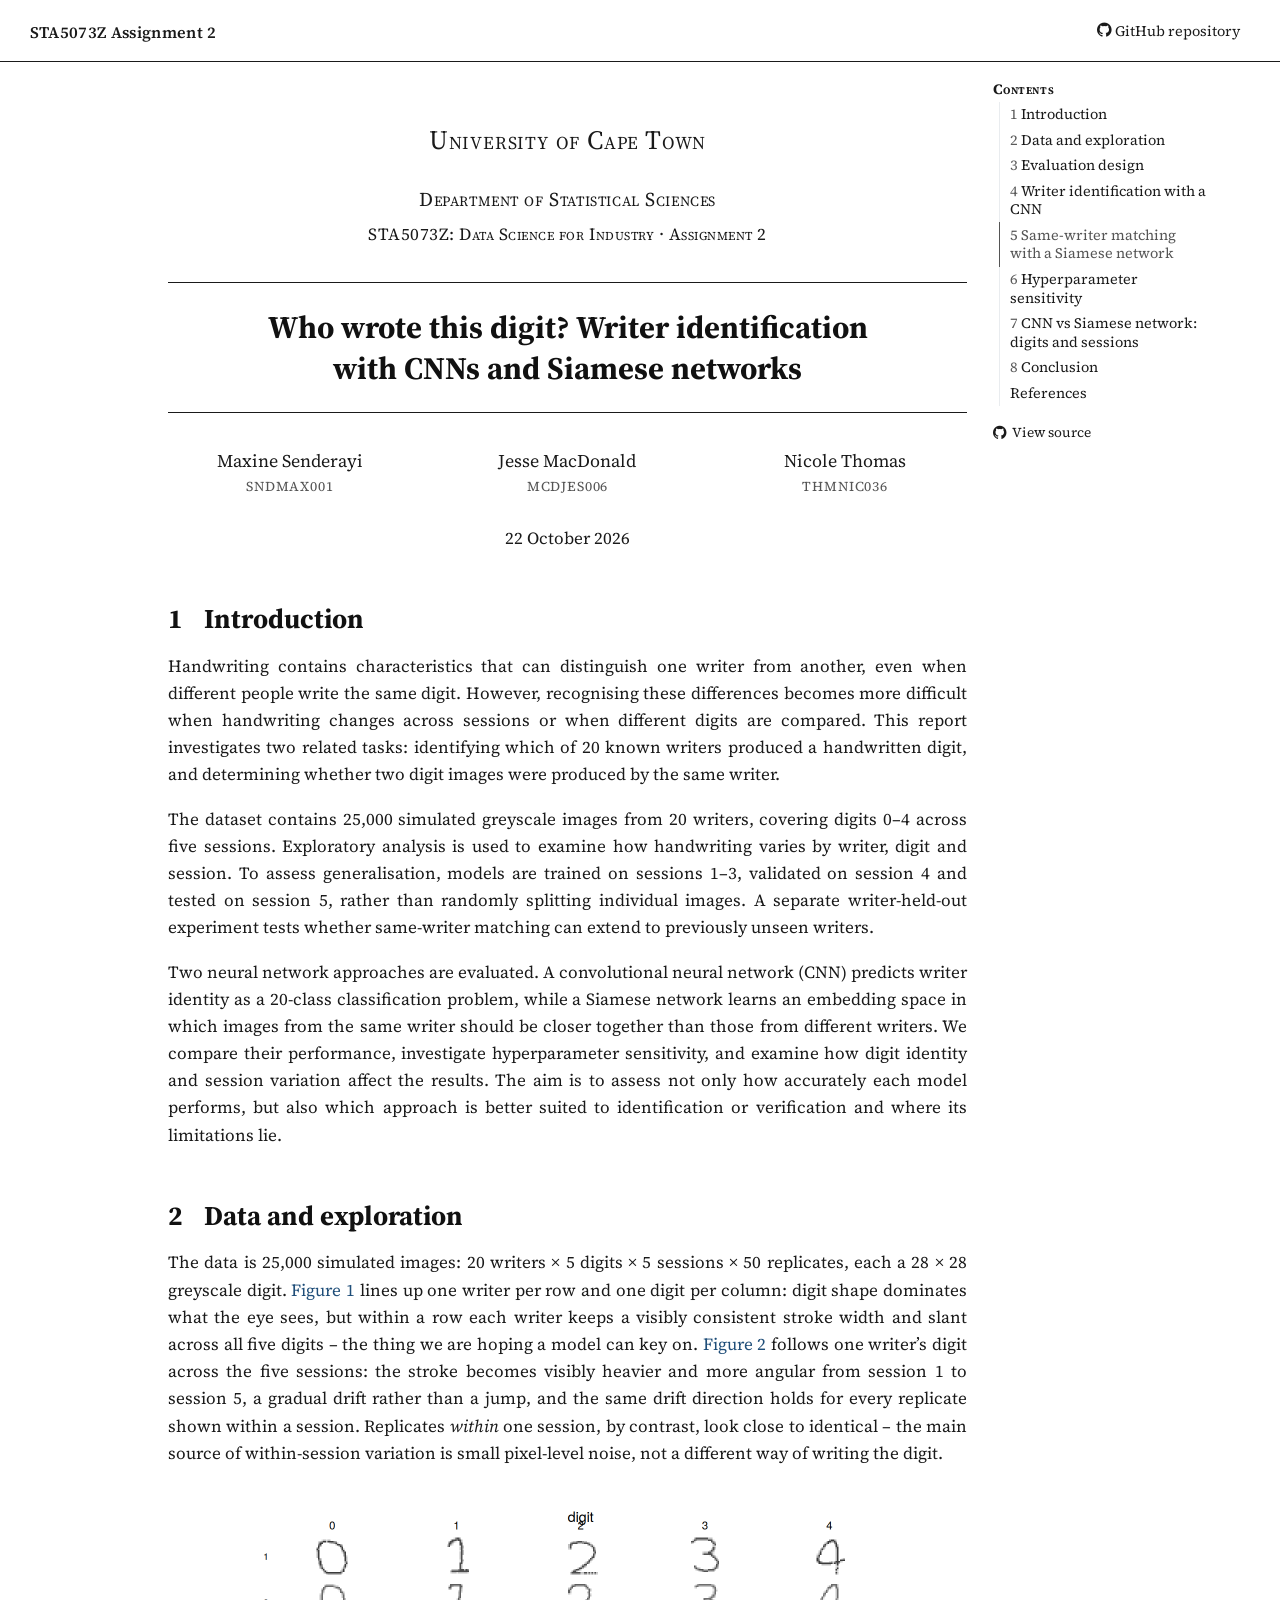
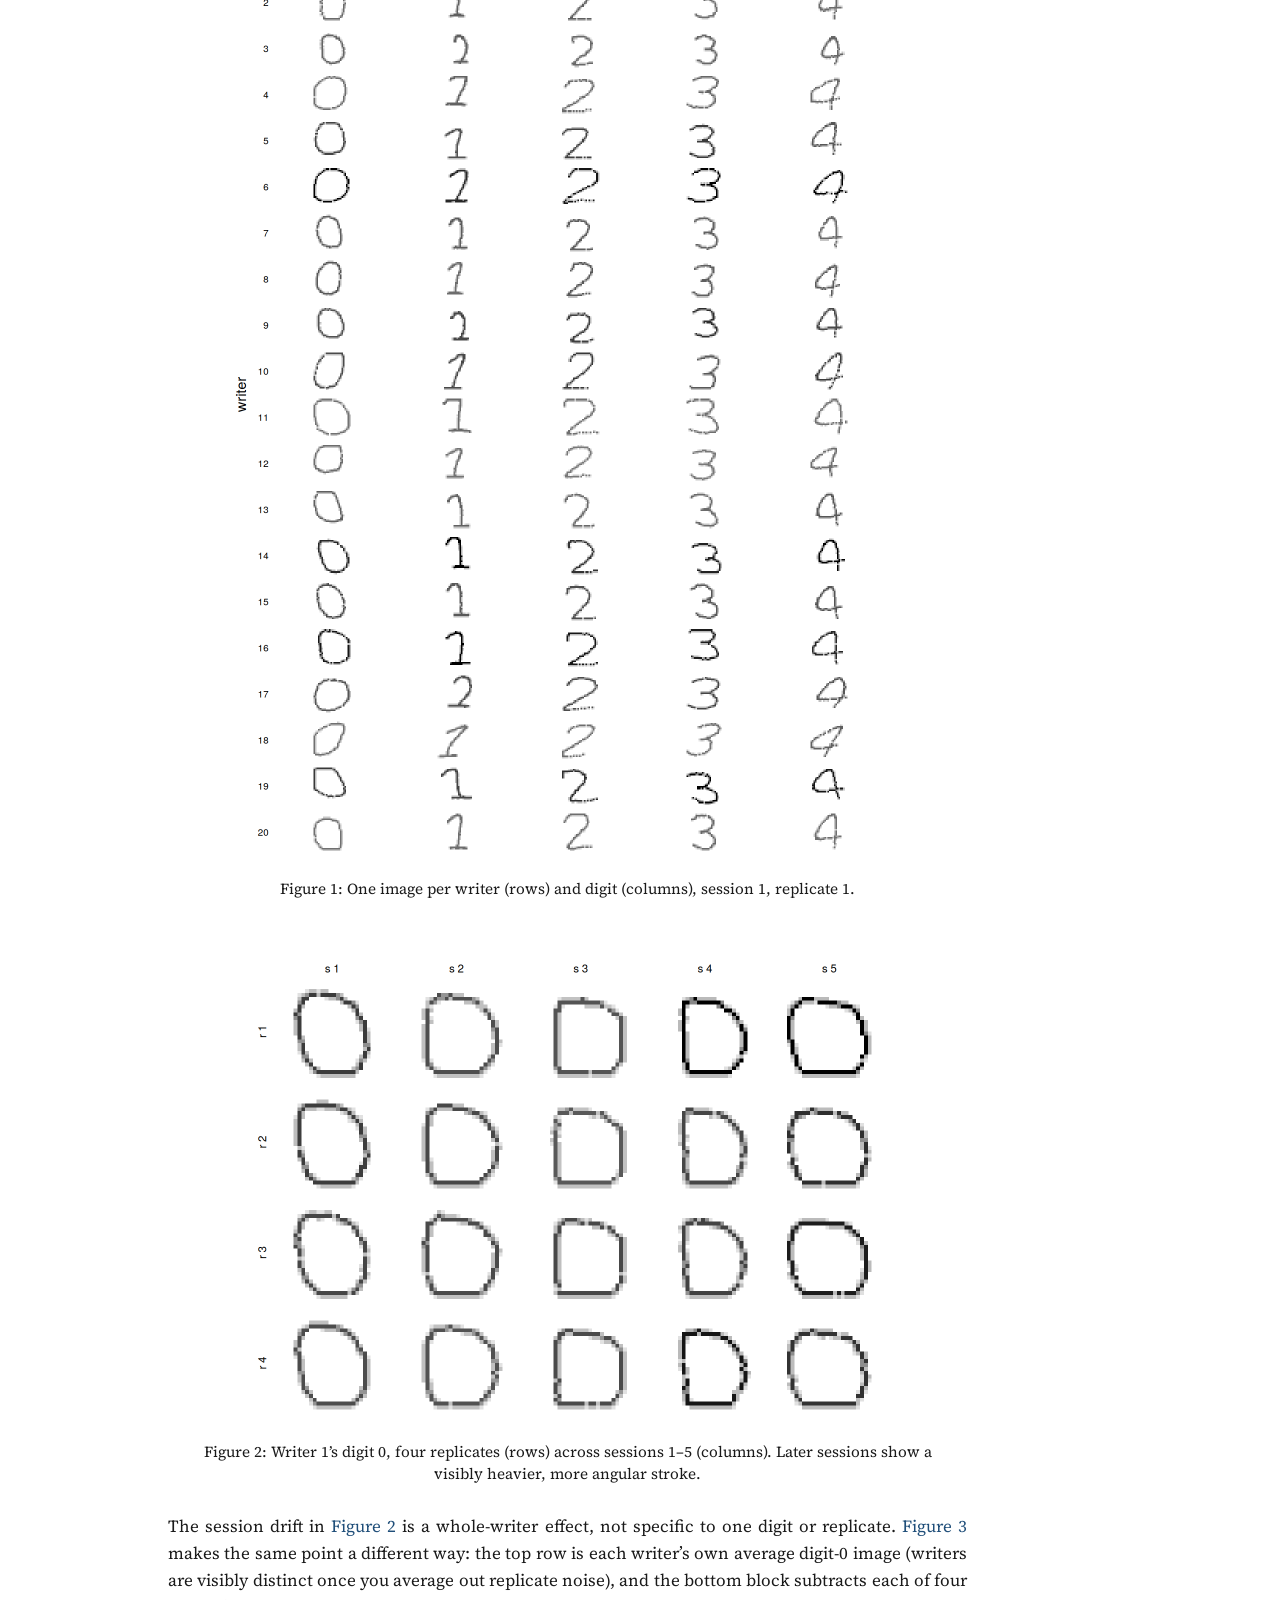
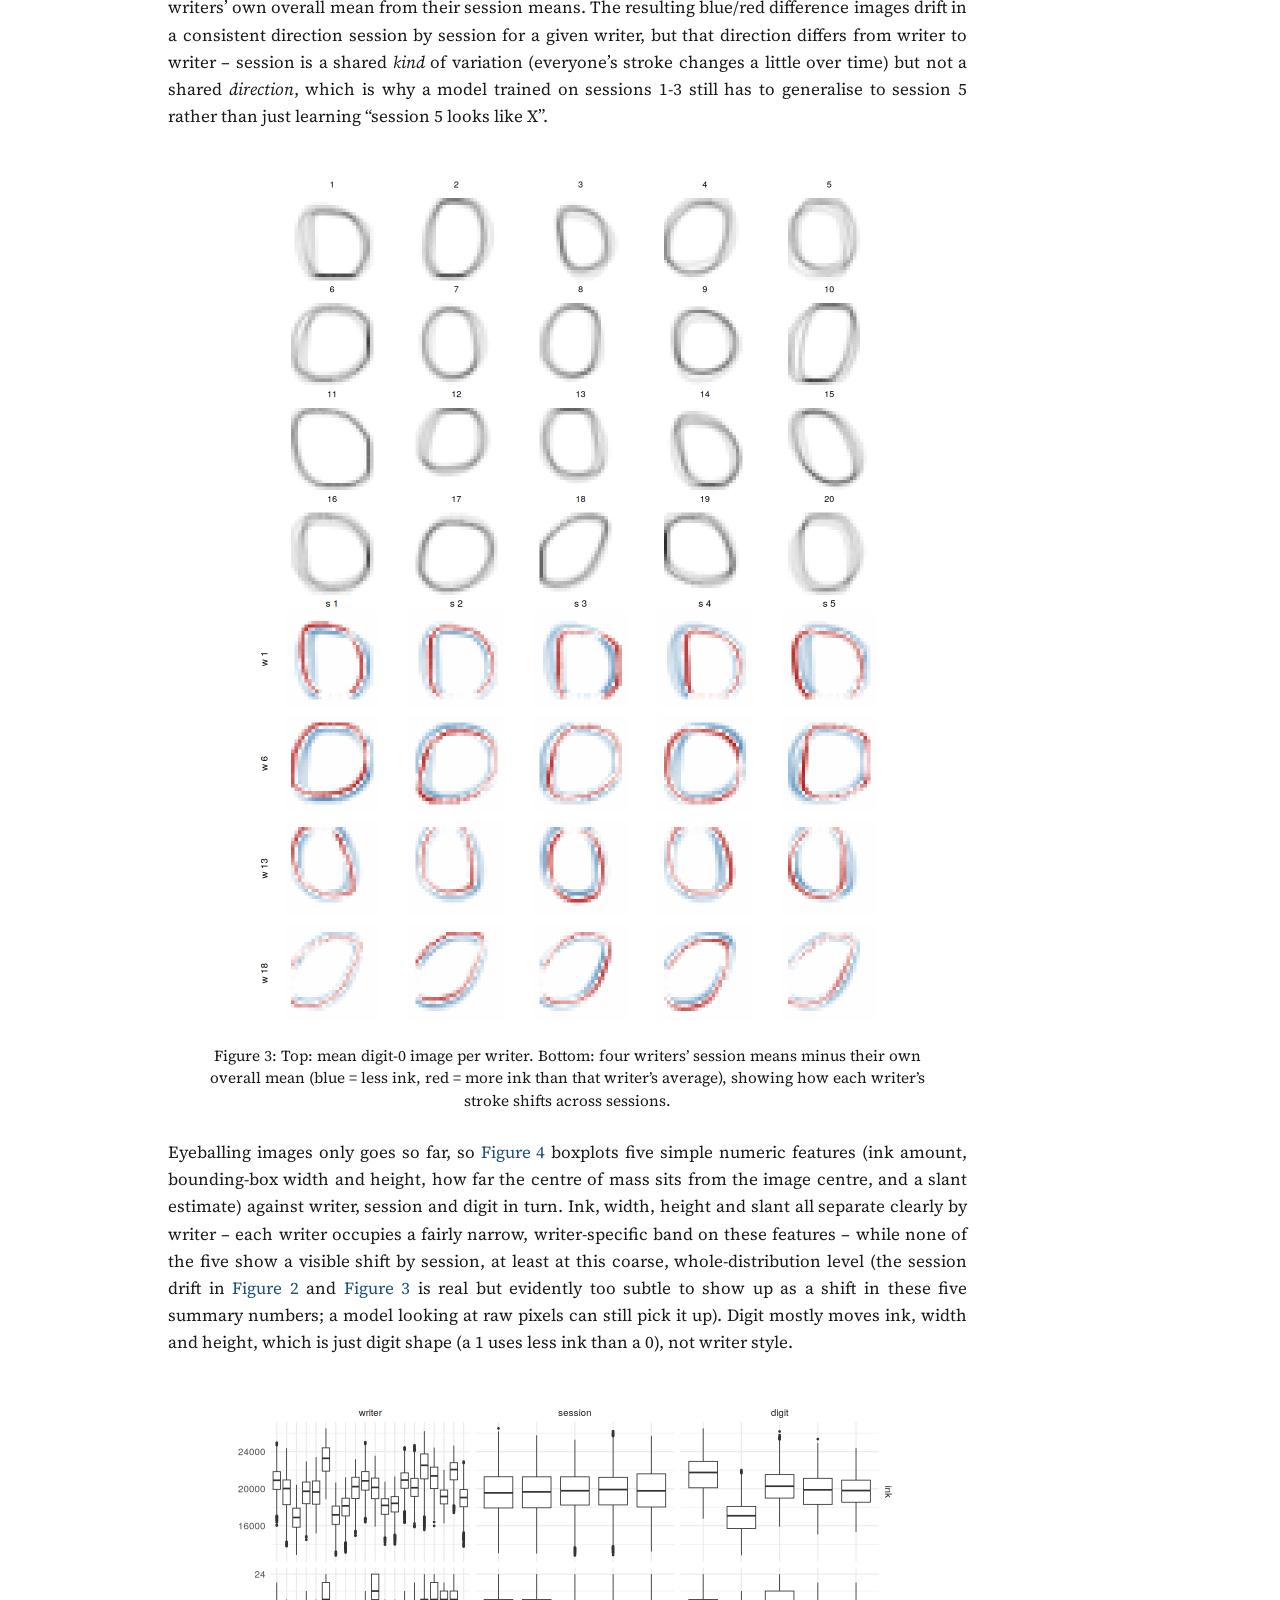
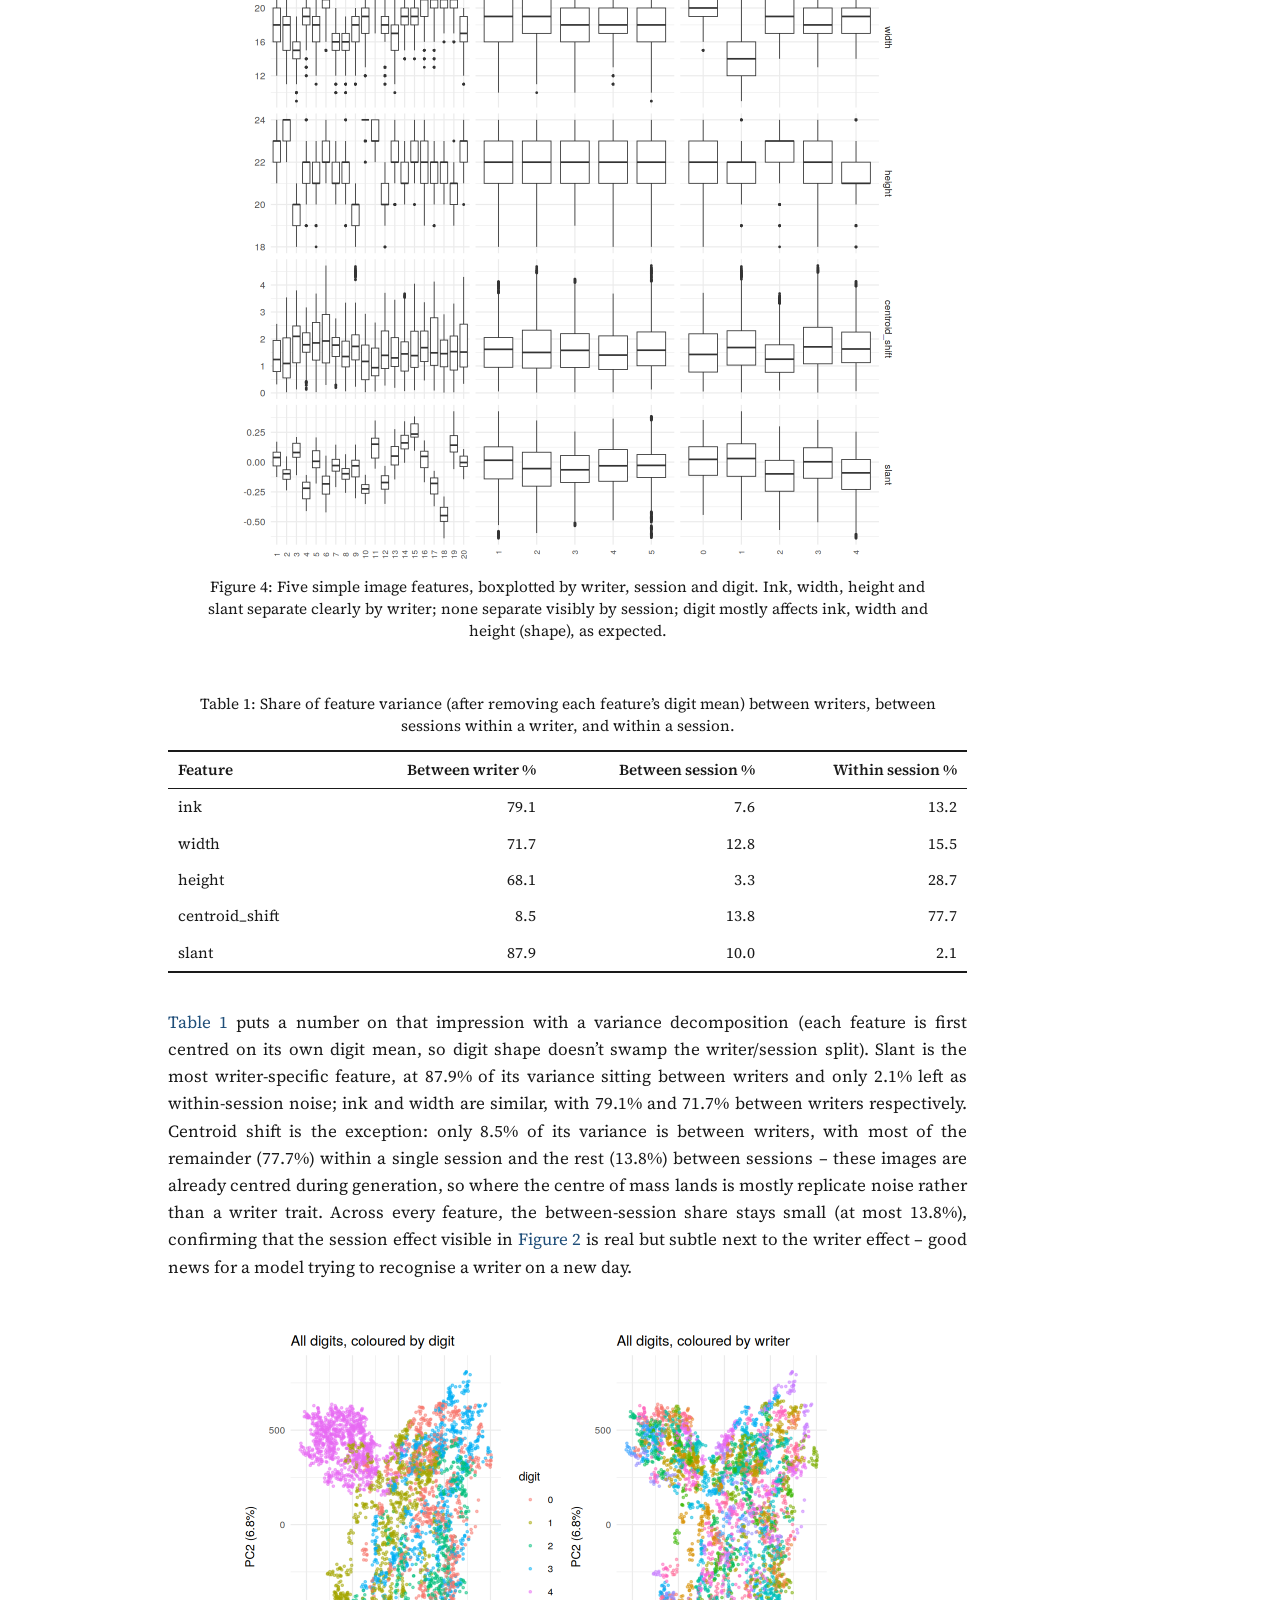
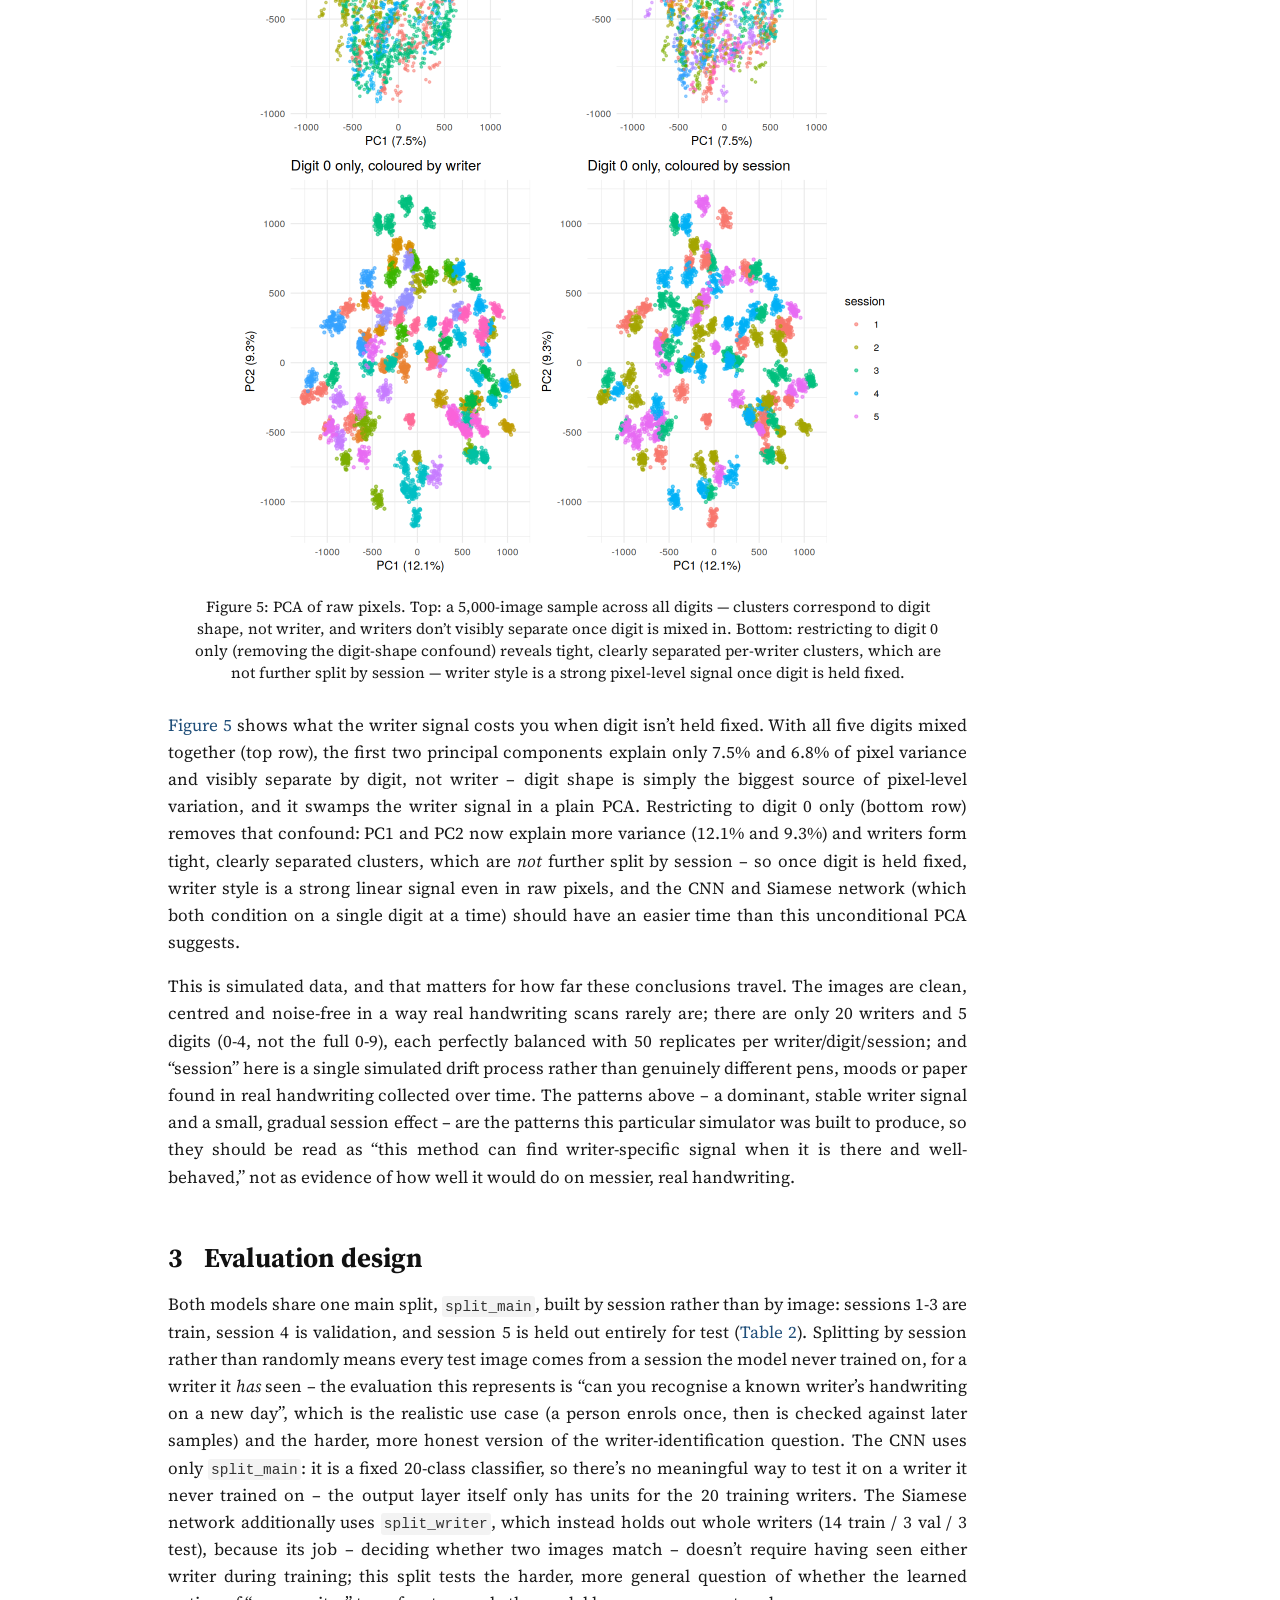
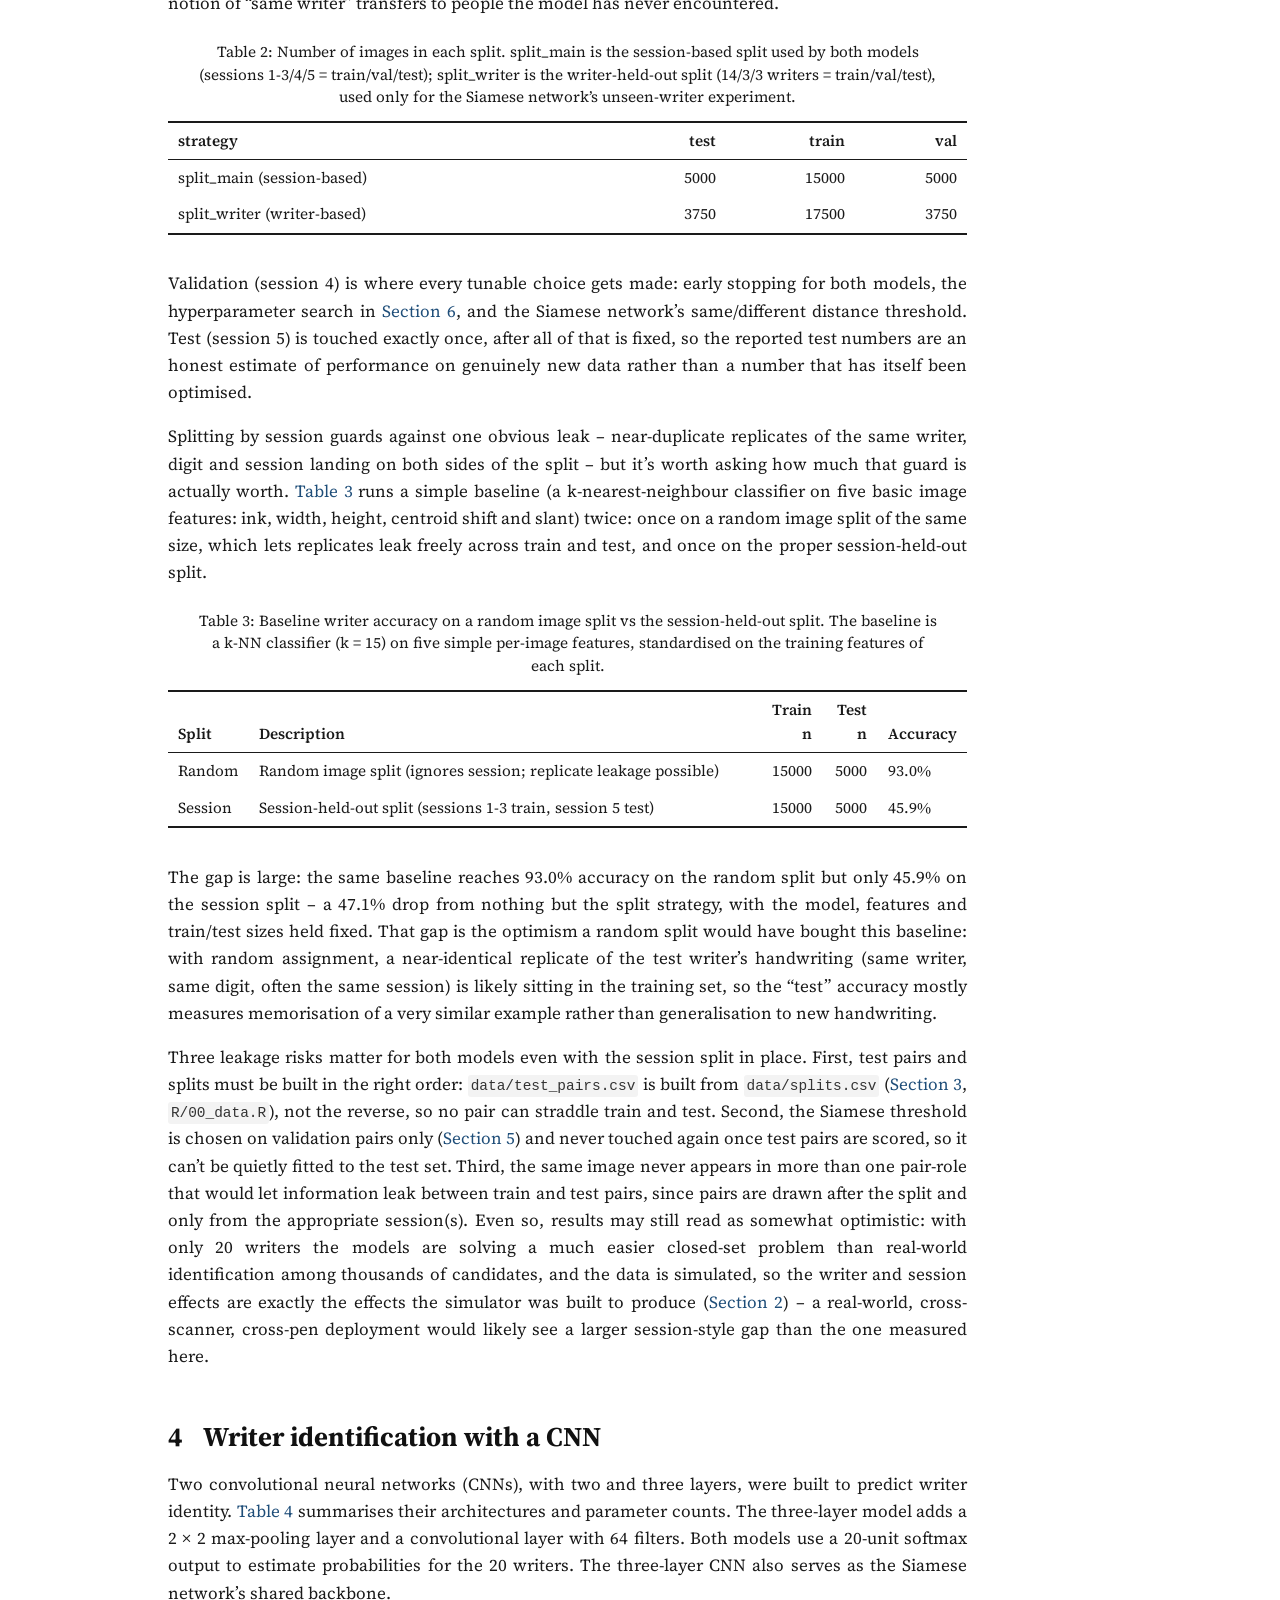
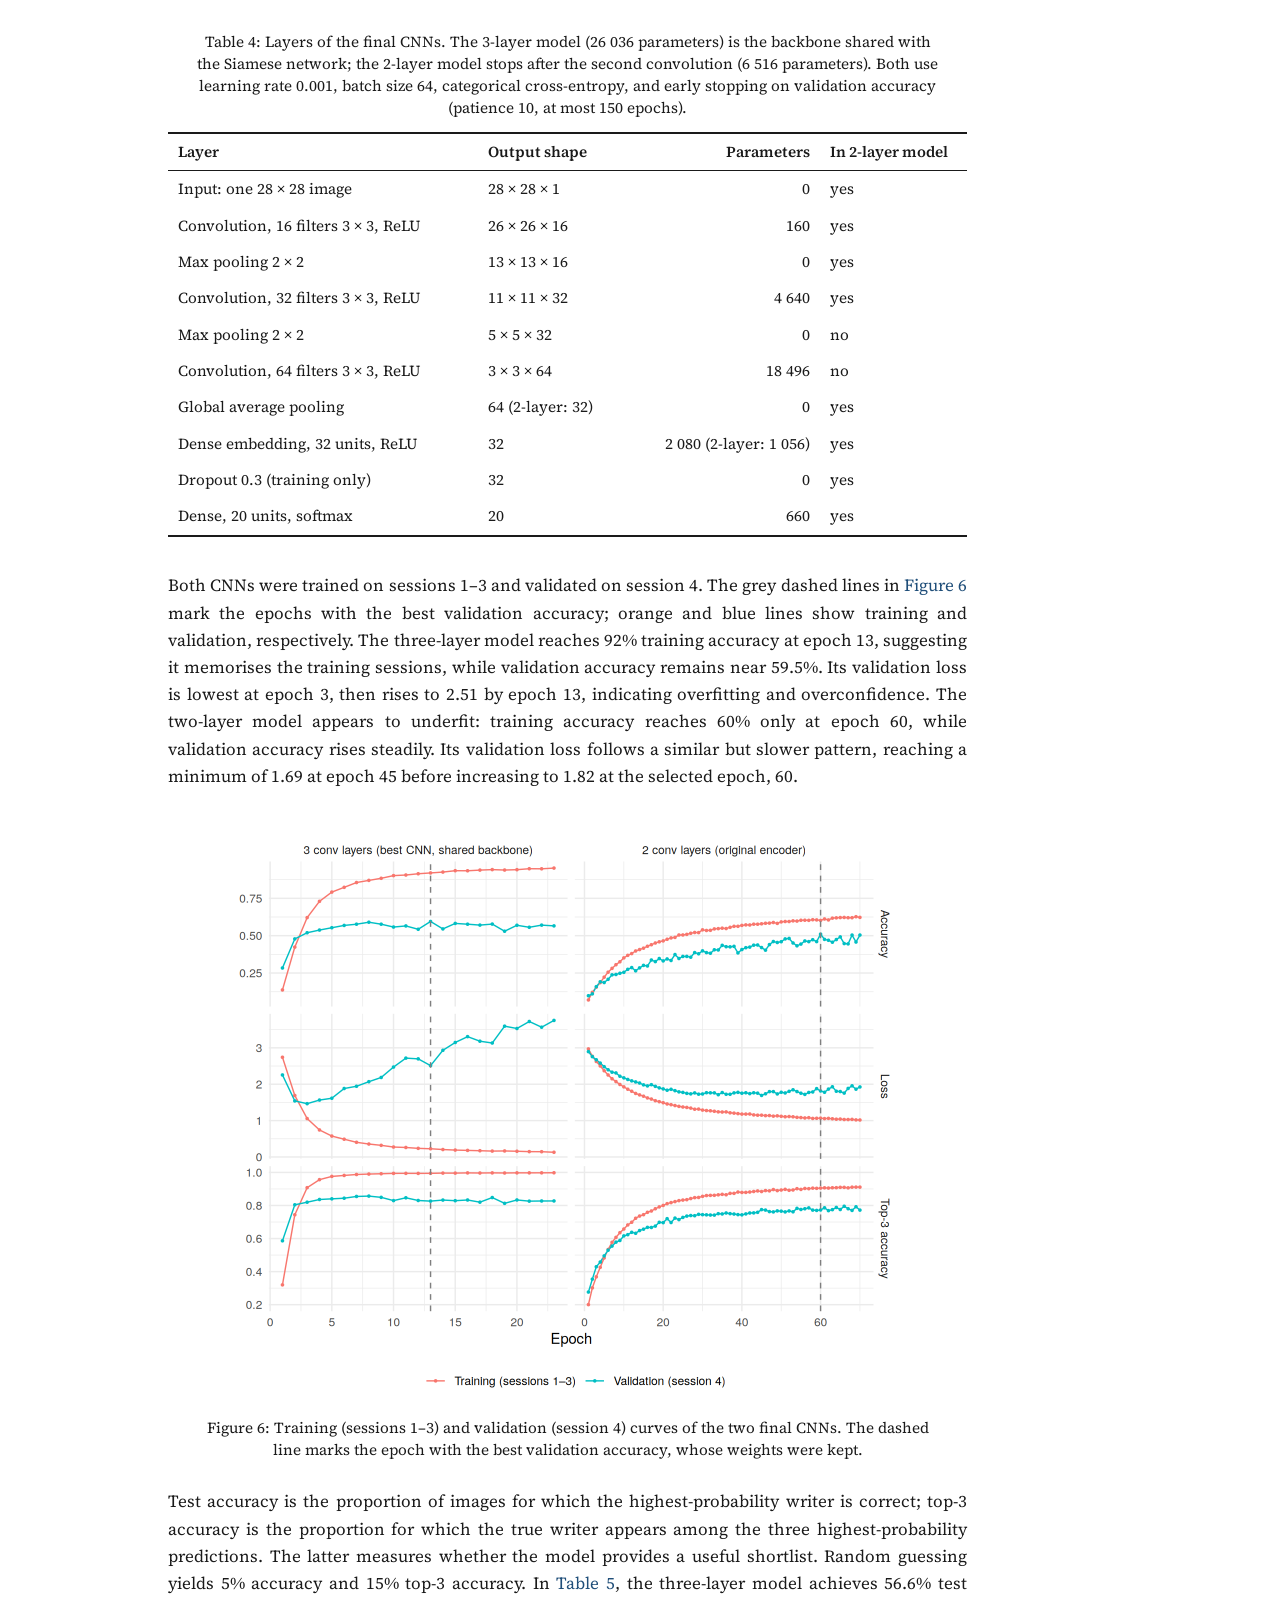
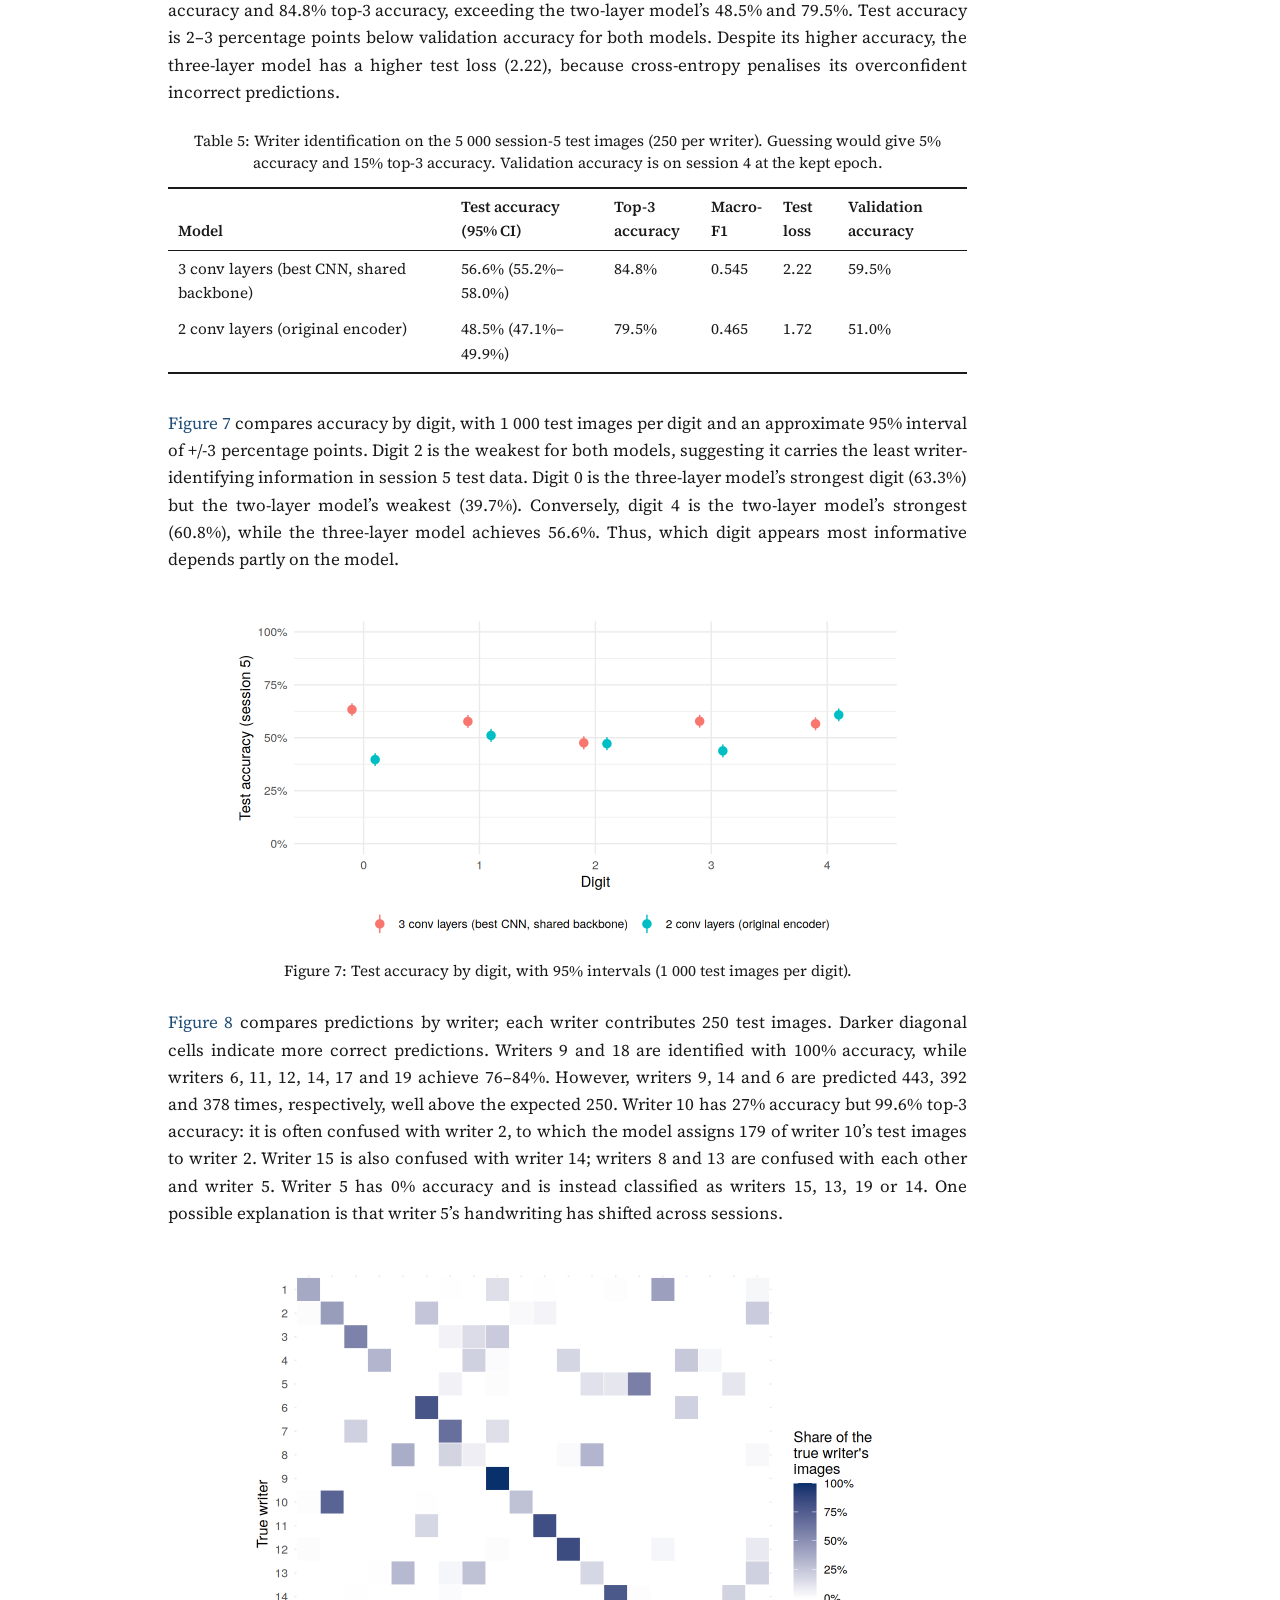
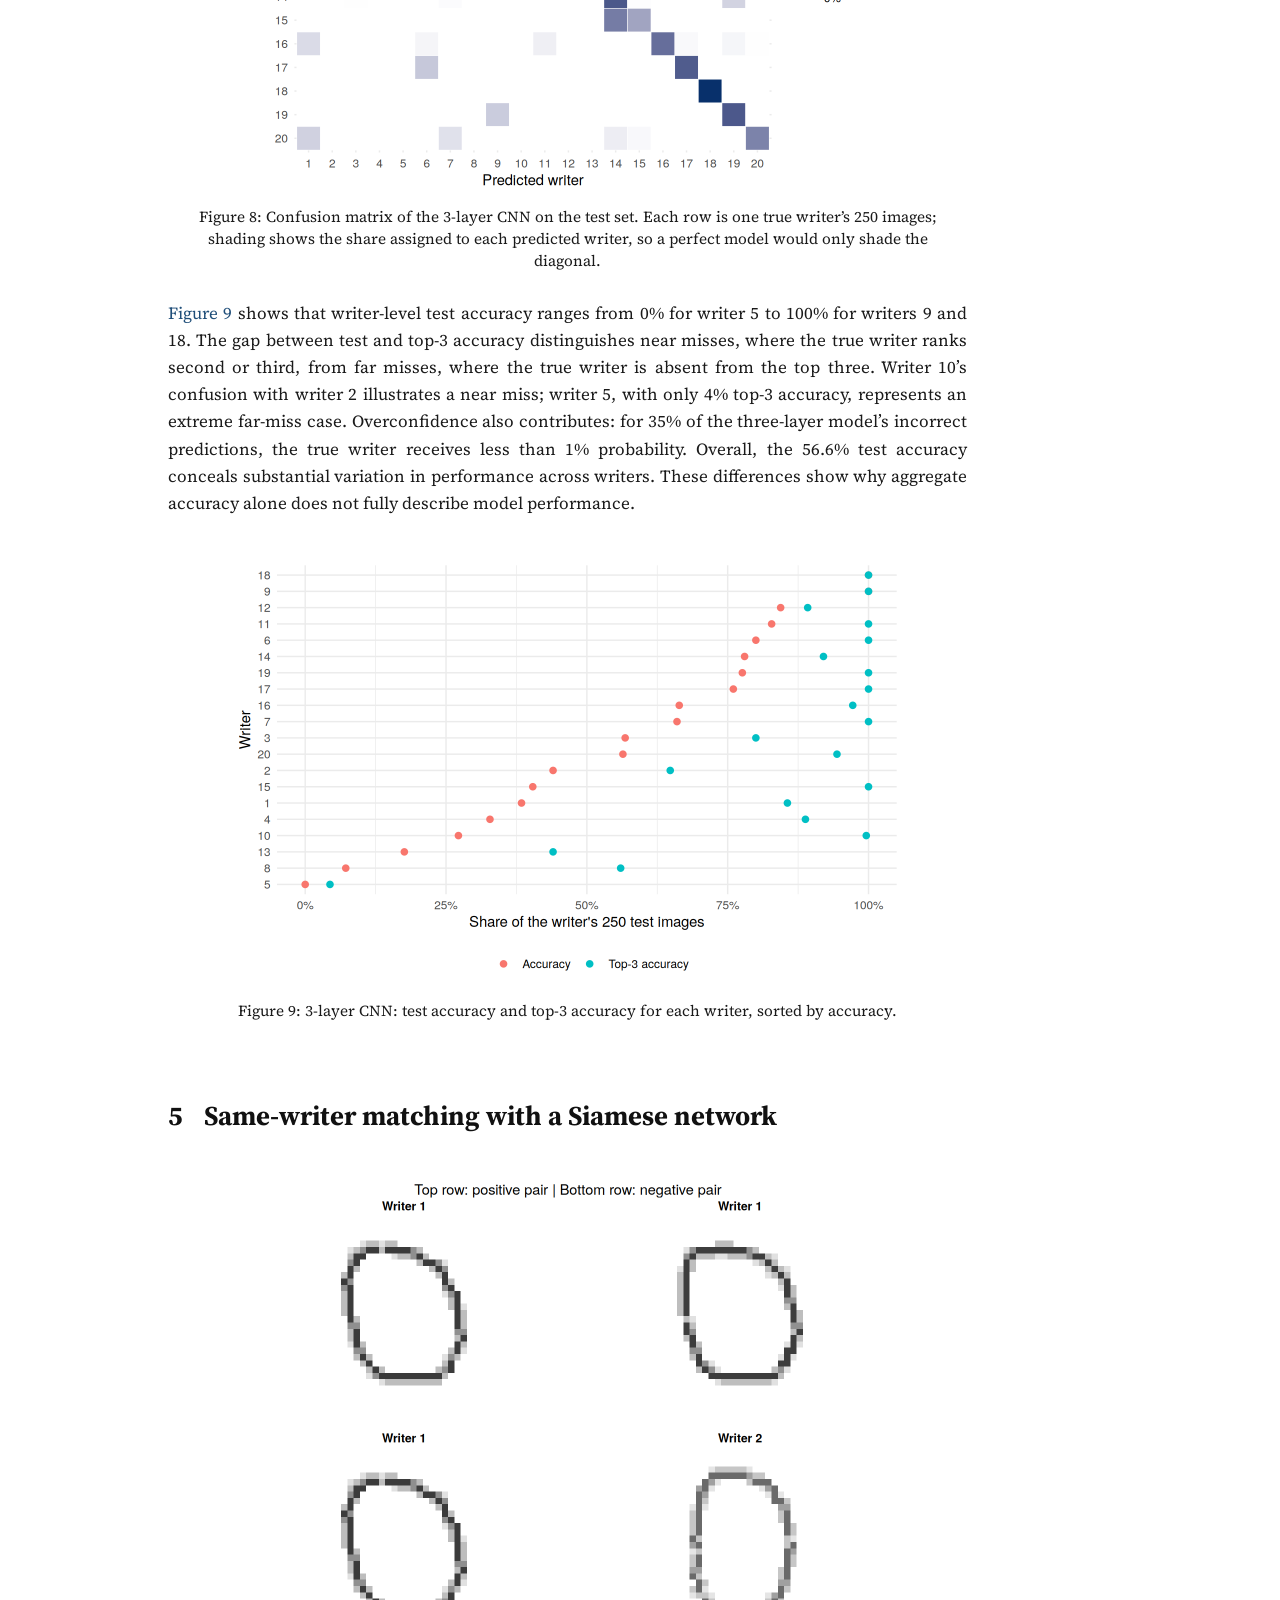
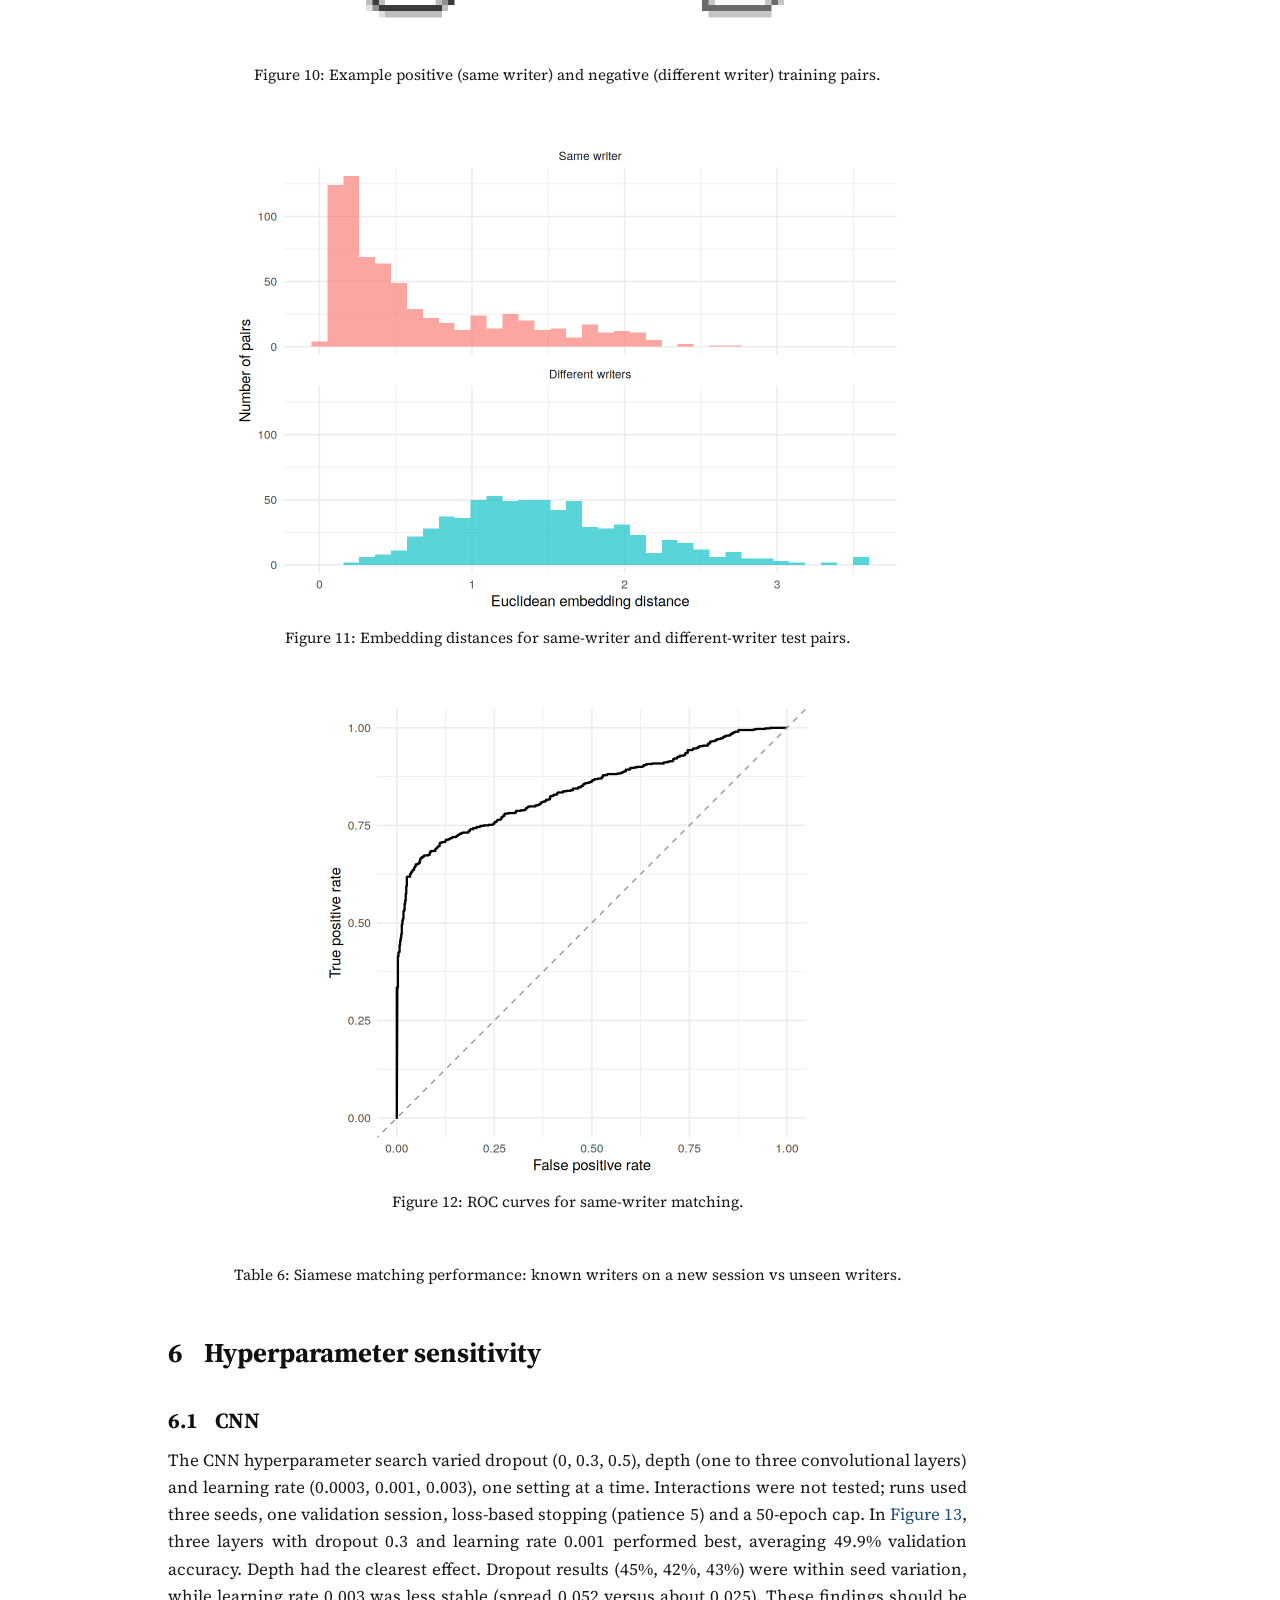
==== commit 7384b1d7: "AI use statement: one row per member per task, from AI_USE_LOG.md - Rebuilt the appendix table from " ====
--- a/docs/index.html
+++ b/docs/index.html
@@ -64,7 +64,7 @@
 <link href="site_libs/quarto-html/quarto-syntax-highlighting-64a204ab8560d761af7679ceaba22944.css" rel="stylesheet" id="quarto-text-highlighting-styles">
 <script src="site_libs/bootstrap/bootstrap.min.js"></script>
 <link href="site_libs/bootstrap/bootstrap-icons.css" rel="stylesheet">
-<link href="site_libs/bootstrap/bootstrap-359b6ce6b83841630060971f7712478f.min.css" rel="stylesheet" append-hash="true" id="quarto-bootstrap" data-mode="light">
+<link href="site_libs/bootstrap/bootstrap-0ed2b50c78af9a1be4b4ef04495f9340.min.css" rel="stylesheet" append-hash="true" id="quarto-bootstrap" data-mode="light">
 <script id="quarto-search-options" type="application/json">{
   "language": {
     "search-no-results-text": "No results",
@@ -182,13 +182,16 @@
      ===================================================================== -->
 <section id="sec-intro" class="level1" data-number="1">
 <h1 data-number="1"><span class="header-section-number">1</span> Introduction</h1>
+<p>Handwriting contains characteristics that can distinguish one writer from another, even when different people write the same digit. However, recognising these differences becomes more difficult when handwriting changes across sessions or when different digits are compared. This report investigates two related tasks: identifying which of 20 known writers produced a handwritten digit, and determining whether two digit images were produced by the same writer.</p>
+<p>The dataset contains 25,000 simulated greyscale images from 20 writers, covering digits 0–4 across five sessions. Exploratory analysis is used to examine how handwriting varies by writer, digit and session. To assess generalisation, models are trained on sessions 1–3, validated on session 4 and tested on session 5, rather than randomly splitting individual images. A separate writer-held-out experiment tests whether same-writer matching can extend to previously unseen writers.</p>
+<p>Two neural network approaches are evaluated. A convolutional neural network (CNN) predicts writer identity as a 20-class classification problem, while a Siamese network learns an embedding space in which images from the same writer should be closer together than those from different writers. We compare their performance, investigate hyperparameter sensitivity, and examine how digit identity and session variation affect the results. The aim is to assess not only how accurately each model performs, but also which approach is better suited to identification or verification and where its limitations lie.</p>
 <!-- =====================================================================
      DATA AND EXPLORATION  ·  Task 1  ·  OWNER: Jesse (A)  ·  ≈ 550 words
      ===================================================================== -->
 </section>
 <section id="sec-eda" class="level1" data-number="2">
 <h1 data-number="2"><span class="header-section-number">2</span> Data and exploration</h1>
-<p>The data is 25,000 simulated images: 20 writers x 5 digits x 5 sessions x 50 replicates, each a 28x28 greyscale digit. <a href="#fig-eda-grid" class="quarto-xref">Figure&nbsp;1</a> lines up one writer per row and one digit per column: digit shape dominates what the eye sees, but within a row each writer keeps a visibly consistent stroke width and slant across all five digits – the thing we are hoping a model can key on. <a href="#fig-eda-sessions" class="quarto-xref">Figure&nbsp;2</a> follows one writer’s digit across the five sessions: the stroke becomes visibly heavier and more angular from session 1 to session 5, a gradual drift rather than a jump, and the same drift direction holds for every replicate shown within a session. Replicates <em>within</em> one session, by contrast, look close to identical – the main source of within-session variation is small pixel-level noise, not a different way of writing the digit.</p>
+<p>The data is 25,000 simulated images: 20 writers × 5 digits × 5 sessions × 50 replicates, each a 28 × 28 greyscale digit. <a href="#fig-eda-grid" class="quarto-xref">Figure&nbsp;1</a> lines up one writer per row and one digit per column: digit shape dominates what the eye sees, but within a row each writer keeps a visibly consistent stroke width and slant across all five digits – the thing we are hoping a model can key on. <a href="#fig-eda-sessions" class="quarto-xref">Figure&nbsp;2</a> follows one writer’s digit across the five sessions: the stroke becomes visibly heavier and more angular from session 1 to session 5, a gradual drift rather than a jump, and the same drift direction holds for every replicate shown within a session. Replicates <em>within</em> one session, by contrast, look close to identical – the main source of within-session variation is small pixel-level noise, not a different way of writing the digit.</p>
 <div class="cell">
 <div class="cell-output-display">
 <div id="fig-eda-grid" class="quarto-float quarto-figure quarto-figure-center anchored">
@@ -302,7 +305,7 @@
 </figure>
 </div>
 </div>
-<p><a href="#tbl-eda-variance" class="quarto-xref">Table&nbsp;1</a> puts a number on that impression with a variance decomposition (each feature is first centred on its own digit mean, so digit shape doesn’t swamp the writer/session split). Slant is the most writer-specific feature, at 87.9% of its variance sitting between writers and only 2.1% left as within-session noise; ink and width are similar, with 79.1% and 71.7% between writers respectively. Centroid shift is the exception: only 8.5% of its variance is between writers, with the rest (77.7%) within a single session – these images are already centred during generation, so where the centre of mass lands is mostly replicate noise rather than a writer trait. Across every feature, the between-session share stays small (at most 13.8%), confirming that the session effect visible in <a href="#fig-eda-sessions" class="quarto-xref">Figure&nbsp;2</a> is real but subtle next to the writer effect – good news for a model trying to recognise a writer on a new day.</p>
+<p><a href="#tbl-eda-variance" class="quarto-xref">Table&nbsp;1</a> puts a number on that impression with a variance decomposition (each feature is first centred on its own digit mean, so digit shape doesn’t swamp the writer/session split). Slant is the most writer-specific feature, at 87.9% of its variance sitting between writers and only 2.1% left as within-session noise; ink and width are similar, with 79.1% and 71.7% between writers respectively. Centroid shift is the exception: only 8.5% of its variance is between writers, with most of the remainder (77.7%) within a single session and the rest (13.8%) between sessions – these images are already centred during generation, so where the centre of mass lands is mostly replicate noise rather than a writer trait. Across every feature, the between-session share stays small (at most 13.8%), confirming that the session effect visible in <a href="#fig-eda-sessions" class="quarto-xref">Figure&nbsp;2</a> is real but subtle next to the writer effect – good news for a model trying to recognise a writer on a new day.</p>
 <div class="cell">
 <div class="cell-output-display">
 <div id="fig-eda-pca" class="quarto-float quarto-figure quarto-figure-center anchored">
@@ -413,14 +416,14 @@
 </div>
 </div>
 <p>The gap is large: the same baseline reaches 93.0% accuracy on the random split but only 45.9% on the session split – a 47.1% drop from nothing but the split strategy, with the model, features and train/test sizes held fixed. That gap is the optimism a random split would have bought this baseline: with random assignment, a near-identical replicate of the test writer’s handwriting (same writer, same digit, often the same session) is likely sitting in the training set, so the “test” accuracy mostly measures memorisation of a very similar example rather than generalisation to new handwriting.</p>
-<p>Three leakage risks matter for both models even with the session split in place. First, test pairs and splits must be built in the right order: <code>data/test_pairs.csv</code> is built from <code>data/splits.csv</code> (<a href="#sec-split" class="quarto-xref">Section&nbsp;3</a>, <code>R/00_data.R</code>), not the reverse, so no pair can straddle train and test. Second, the Siamese threshold is chosen on validation pairs only (<a href="#sec-siam" class="quarto-xref">Section&nbsp;5</a>) and never touched again once test pairs are scored, so it can’t be quietly fitted to the test set. Third, the same image never appears in more than one pair-role that would let information leak between train and test test pairs, since pairs are drawn after the split and only from the appropriate session(s). Even so, results may still read as somewhat optimistic: with only 20 writers the models are solving a much easier closed-set problem than real-world identification among thousands of candidates, and the data is simulated, so the writer and session effects are exactly the effects the simulator was built to produce (<a href="#sec-eda" class="quarto-xref">Section&nbsp;2</a>) – a real-world, cross-scanner, cross-pen deployment would likely see a larger session-style gap than the one measured here.</p>
+<p>Three leakage risks matter for both models even with the session split in place. First, test pairs and splits must be built in the right order: <code>data/test_pairs.csv</code> is built from <code>data/splits.csv</code> (<a href="#sec-split" class="quarto-xref">Section&nbsp;3</a>, <code>R/00_data.R</code>), not the reverse, so no pair can straddle train and test. Second, the Siamese threshold is chosen on validation pairs only (<a href="#sec-siam" class="quarto-xref">Section&nbsp;5</a>) and never touched again once test pairs are scored, so it can’t be quietly fitted to the test set. Third, the same image never appears in more than one pair-role that would let information leak between train and test pairs, since pairs are drawn after the split and only from the appropriate session(s). Even so, results may still read as somewhat optimistic: with only 20 writers the models are solving a much easier closed-set problem than real-world identification among thousands of candidates, and the data is simulated, so the writer and session effects are exactly the effects the simulator was built to produce (<a href="#sec-eda" class="quarto-xref">Section&nbsp;2</a>) – a real-world, cross-scanner, cross-pen deployment would likely see a larger session-style gap than the one measured here.</p>
 <!-- =====================================================================
      CNN  ·  Task 2  ·  OWNER: Maxine (Role B)  ·  ≈ 650 words
      ===================================================================== -->
 </section>
 <section id="sec-cnn" class="level1" data-number="4">
 <h1 data-number="4"><span class="header-section-number">4</span> Writer identification with a CNN</h1>
-<p>Two convolutional neural networks (CNNs), with two and three layers, were built to predict writer identity. <a href="#tbl-cnn-arch" class="quarto-xref">Table&nbsp;4</a> summarises their architectures and parameter counts. The three-layer model adds a 2 x 2 max-pooling layer and a convolutional layer with 64 filters. Both models use a 20-unit softmax output to estimate probabilities for the 20 writers. The three-layer CNN also serves as the Siamese network’s shared backbone.</p>
+<p>Two convolutional neural networks (CNNs), with two and three layers, were built to predict writer identity. <a href="#tbl-cnn-arch" class="quarto-xref">Table&nbsp;4</a> summarises their architectures and parameter counts. The three-layer model adds a 2 × 2 max-pooling layer and a convolutional layer with 64 filters. Both models use a 20-unit softmax output to estimate probabilities for the 20 writers. The three-layer CNN also serves as the Siamese network’s shared backbone.</p>
 <div class="cell">
 <div id="tbl-cnn-arch" class="cell quarto-float quarto-figure quarto-figure-center anchored">
 <figure class="quarto-float quarto-float-tbl figure">
@@ -1154,6 +1157,11 @@
 </section>
 <section id="sec-conclusion" class="level1" data-number="8">
 <h1 data-number="8"><span class="header-section-number">8</span> Conclusion</h1>
+<p>The results show that writer-specific information can be learned from handwritten digits, but performance depends strongly on the evaluation design and the type of comparison being made. Exploratory analysis found clear differences between writers, while session changes introduced additional variation. This was reflected in the baseline results: a simple classifier achieved 93.0% accuracy under a random image split but only 45.9% when an entire session was held out. Random splitting therefore gives an overly optimistic impression of how well a model recognises handwriting from a new session.</p>
+<p>For writer identification, the three-layer CNN performed better than the two-layer model, achieving 56.6% test accuracy and 84.8% top-three accuracy. Increasing model depth improved performance, although the three-layer model also showed overfitting and overconfidence. Accuracy varied considerably between writers and sessions, meaning that the overall result hides cases where the model performs well and others where it struggles to identify the correct writer.</p>
+<!-- TODO (not yet resolved): the Siamese test ROC AUC/balanced accuracy quoted below (0.851 / 74.6%) come from Siamese.R's task3_results, which is computed but never written to a CSV -- so these numbers can't currently be reproduced from anything in outputs/. Recomputing ROC AUC directly from outputs/siamese_test_distances.csv gives 0.844 (matching @tbl-comp-summary and the "All pairs" row of the digit/session comparison), not 0.851. Nicole: please re-run Siamese.R, add a write.csv() for task3_results, and update this paragraph (and @sec-siam, @sec-tune-siam, @sec-comp-siam) with whatever the re-run actually produces. -->
+<p>The Siamese network achieved a test ROC AUC of 0.851 and balanced accuracy of 74.6% for same-writer verification. It also achieved 0.893 AUC in the separate unseen-writer experiment, suggesting that the learned similarity measure can transfer to new identities. However, matching became less reliable across sessions and particularly when the two images represented different digits. In the direct embedding comparison, the CNN achieved the highest matching AUC of 0.943, compared with 0.844 for the Siamese network and 0.767 for PCA. The CNN is therefore more effective for identifying known writers in this study, while the Siamese approach offers a way to verify writers without requiring them to be included in the original classification model.</p>
+<p>These findings are limited by the use of clean, simulated handwriting from only 20 writers and five digits. Future work could evaluate both models on real handwriting collected across more sessions and writing conditions, while including cross-digit pairs during Siamese training to improve generalisation. Overall, the study shows that both approaches can capture writer-specific characteristics, but their usefulness depends on the task and how well they handle changes in handwriting.</p>
 </section>
 <section id="references" class="level1 unnumbered">
 <h1 class="unnumbered">References</h1>
@@ -1171,19 +1179,20 @@
 
 </div></section><section id="ai-use-statement" class="level1 appendix" data-number="10"><h2 class="anchored quarto-appendix-heading"><span class="header-section-number">10</span> AI use statement</h2><div class="quarto-appendix-contents">
 
+<p>Condensed from the dated log in <a href="https://github.com/Maxinechiedza/ds4i_assignment2/blob/main/AI_USE_LOG.md"><code>AI_USE_LOG.md</code></a> in the repository.</p>
 <table class="caption-top table">
 <colgroup>
-<col style="width: 16%">
-<col style="width: 16%">
-<col style="width: 16%">
-<col style="width: 16%">
-<col style="width: 16%">
-<col style="width: 16%">
+<col style="width: 12%">
+<col style="width: 9%">
+<col style="width: 10%">
+<col style="width: 28%">
+<col style="width: 27%">
+<col style="width: 14%">
 </colgroup>
 <thead>
 <tr class="header">
 <th>Task</th>
-<th>Filled by</th>
+<th>Member</th>
 <th>(a) Tool</th>
 <th>(b) Used for</th>
 <th>(c) How checked</th>
@@ -1202,66 +1211,106 @@
 <tr class="even">
 <td>2 CNN</td>
 <td>Maxine</td>
-<td></td>
-<td></td>
-<td></td>
-<td></td>
+<td>Claude</td>
+<td>CNN code: <code>get_split()</code> and <code>build_cnn()</code> in <code>R/cnn_functions.R</code>, with explanations of one-hot labels, pixel scaling and the layer sizes; explanations to help me interpret results (top-3 accuracy, overfitting vs choosing on validation); review of my draft text (fact-check against the results, word counts)</td>
+<td>Ran the code in RStudio and checked the image dimensions and the 750 training images per writer; checked the numbers against the output files; I corrected the facts and rewrote the flagged passages myself</td>
+<td>Code: most, as-is. Explanations and text review: some, edited</td>
 </tr>
 <tr class="odd">
 <td>3 Siamese network</td>
 <td>Nicole</td>
-<td></td>
-<td></td>
-<td></td>
-<td></td>
+<td>ChatGPT</td>
+<td>Troubleshooting the Siamese network R code (pair construction, model training, contrastive loss and evaluation metrics); refining the Siamese figures (positive/negative pairs, distance distributions, ROC curves); reviewing and revising the Siamese analysis and results write-up for clarity, structure, consistency and interpretation</td>
+<td>Inspected all suggested code edits and ran them in RStudio; inspected model outputs, pair construction and evaluation results; compared the figures with the saved output files; reviewed the wording before incorporating edits</td>
+<td>Edited, some</td>
 </tr>
 <tr class="even">
 <td>4 Evaluation design</td>
 <td>Jesse</td>
 <td>Claude Code</td>
-<td>Writing <code>R/optimism_baseline.R</code> and drafting the write-up</td>
-<td>Ran the script and re-derived the reported gap by hand; rewrote the text into my own words</td>
-<td>Edited, most (code); edited, some (text)</td>
+<td>Debugging, editing and refining <code>R/optimism_baseline.R</code> – my own k-NN leakage baseline script – and drafting the write-up</td>
+<td>Wrote and ran the script myself, retesting after each change; re-derived the reported accuracy gap by hand; rewrote the text into my own words</td>
+<td>Edited, some (code); edited, some (text)</td>
 </tr>
 <tr class="odd">
 <td>5 Hyperparameter sensitivity</td>
-<td>Maxine, Nicole</td>
-<td></td>
-<td></td>
-<td></td>
-<td></td>
-</tr>
-<tr class="even">
+<td>Maxine</td>
+<td>Claude</td>
+<td>Tuning design and scripts <code>R/tune_cnn.R</code>, <code>R/tune_cnn_valacc.R</code> and <code>R/tune_cnn_reg.R</code> (regularisation check with a decision rule fixed before the runs); reading effects against seed noise; diagnosing early-stopping problems (validation loss vs accuracy, patience, epoch cap); explanations and review of my draft text</td>
+<td>Ran every fit myself and read the learning curves; re-running a seed reproduced the same result; the current setting re-run matched earlier runs exactly; I corrected the facts and rewrote the flagged passages myself</td>
+<td>Scripts: most, edited. Explanations and text review: some, edited</td>
+</tr>
+<tr class="even">
+<td>5 Hyperparameter sensitivity</td>
+<td>Nicole</td>
+<td>ChatGPT</td>
+<td>Hyperparameter tuning and plotting learning rate, margin and embedding dimension sensitivity; revising the tuning write-up</td>
+<td>Inspected all suggested edits to the tuning experiments and ran them in R; checked the CSV outputs, seed variability and plotted results; reviewed the wording before incorporating edits</td>
+<td>Tuning: edited, most. Write-up: edited, some</td>
+</tr>
+<tr class="odd">
 <td>6 Comparison</td>
-<td>Jesse, Maxine, Nicole</td>
-<td>Jesse: Claude Code</td>
-<td>Jesse: writing <code>R/eval_embeddings.R</code> and drafting the “Side by side” write-up</td>
-<td>Jesse: ran the script and checked <code>outputs/comparison.csv</code> against the numbers cited in text; rewrote the text into my own words</td>
-<td>Jesse: edited, most (code); edited, some (text)</td>
-</tr>
-<tr class="odd">
+<td>Jesse</td>
+<td>Claude Code</td>
+<td>Debugging, editing and refining <code>R/eval_embeddings.R</code> – my own script – and drafting the “Side by side” write-up</td>
+<td>Wrote and ran the script myself, retesting after each change; checked <code>outputs/comparison.csv</code> against cited numbers</td>
+<td>Edited, some (code); edited, some (text)</td>
+</tr>
+<tr class="even">
+<td>6 Comparison</td>
+<td>Maxine</td>
+<td>Claude</td>
+<td><code>R/cnn_digit_session.R</code> (leave-one-session-out and digit-only CNNs, 3 seeds); explanations of which exhibit answers which brief question and of digit-only vs all-digit models; review of my draft text</td>
+<td>Ran the script; the session-5 fold reproduced the main 56.6%; checked the numbers against the output files; I corrected the facts and rewrote the flagged passages myself</td>
+<td>Script: most, edited. Explanations and text review: some, edited</td>
+</tr>
+<tr class="odd">
+<td>6 Comparison</td>
+<td>Nicole</td>
+<td>ChatGPT</td>
+<td>Refining the Siamese digit-level performance and session-effect figures; revising the results write-up</td>
+<td>Ran all suggested edits to the plotting code, inspected the figures and compared them with the saved output files; reviewed the wording before incorporating edits</td>
+<td>Edited, some</td>
+</tr>
+<tr class="even">
 <td>7 Git and GitHub</td>
 <td>Maxine</td>
-<td></td>
-<td></td>
-<td></td>
-<td></td>
-</tr>
-<tr class="even">
+<td>Claude</td>
+<td>Planning the three-person work split; GitHub set-up (repo layout, <code>README.md</code> workflow rules, <code>submission.txt</code>); fixing the <code>usethis</code>/<code>gh</code> “check_string” error; commit, push and merge commands; tidying <code>index.qmd</code> after RStudio’s Visual mode reformatted other members’ sections</td>
+<td>We read and adjusted the plan; the repo works for all three of us; diffs against <code>main</code> touched only my sections; pull requests merged without conflicts</td>
+<td>Plan and set-up: most, edited. Git commands: most, as-is</td>
+</tr>
+<tr class="odd">
 <td>8 Report</td>
-<td>All</td>
-<td></td>
-<td></td>
-<td></td>
-<td></td>
-</tr>
-<tr class="odd">
+<td>Jesse</td>
+<td>Claude Code</td>
+<td>Drafting Data/Evaluation/Comparison prose</td>
+<td>Re-ran underlying code to confirm every cited number; rewrote into own words</td>
+<td>Edited, some</td>
+</tr>
+<tr class="even">
+<td>8 Report</td>
+<td>Maxine</td>
+<td>Claude</td>
+<td>Report template: <code>index.qmd</code> with owner boxes and figure labels, and <code>_quarto.yml</code></td>
+<td>Template rendered with Quarto</td>
+<td>Most, edited</td>
+</tr>
+<tr class="odd">
+<td>8 Report</td>
+<td>Nicole</td>
+<td>ChatGPT</td>
+<td>Drafting and refining the introduction and conclusion, including summarising the CNN and Siamese findings</td>
+<td>Reviewed the suggestions against the report’s results and model comparisons</td>
+<td>Edited, some</td>
+</tr>
+<tr class="even">
 <td>9 GitHub Pages</td>
 <td>Maxine</td>
-<td></td>
-<td></td>
-<td></td>
-<td></td>
+<td>Claude</td>
+<td>GitHub Pages set-up and fixing the “No such file docs” error; restyling the site (title page, fonts, table and caption styling, hidden code, repo links) and rendering it</td>
+<td>The Pages site loaded in the browser; checked the restyled site: text and figures unchanged</td>
+<td>Set-up: most, edited. Restyling: most, as-is</td>
 </tr>
 </tbody>
 </table>
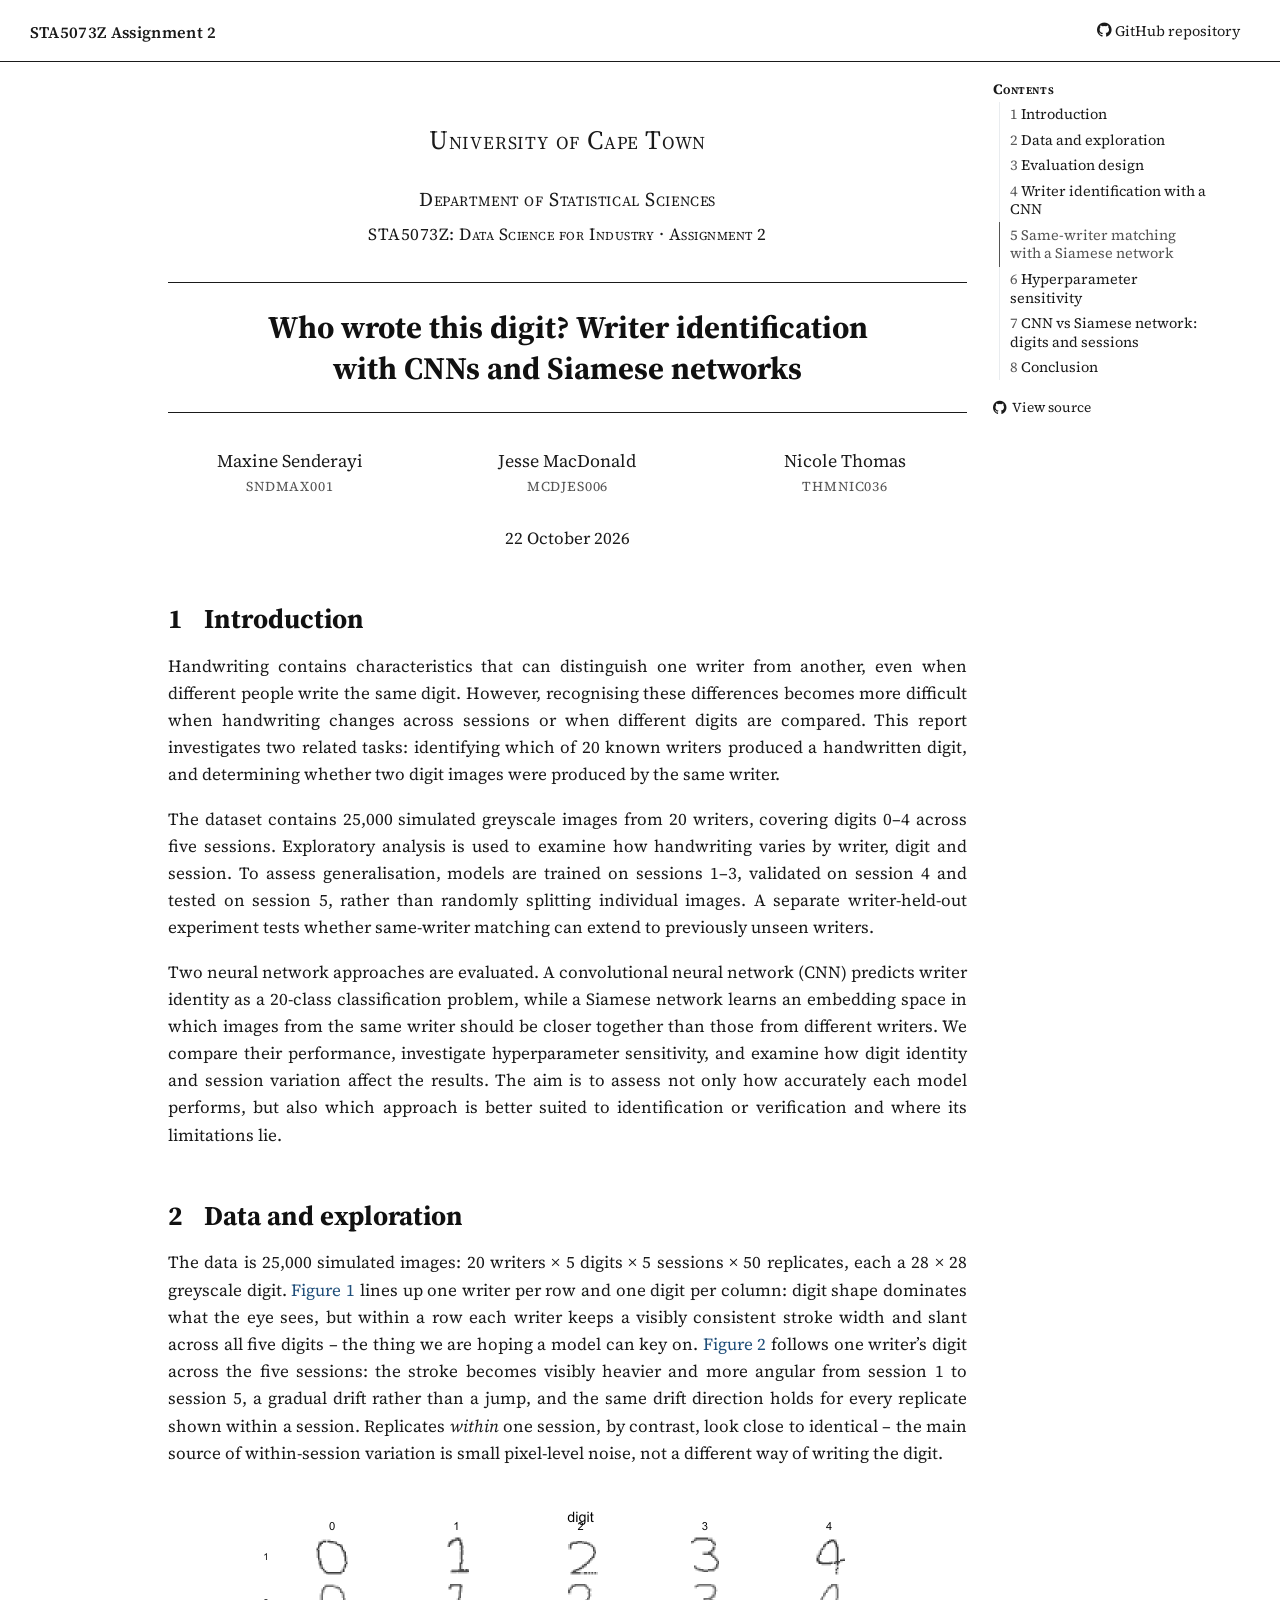
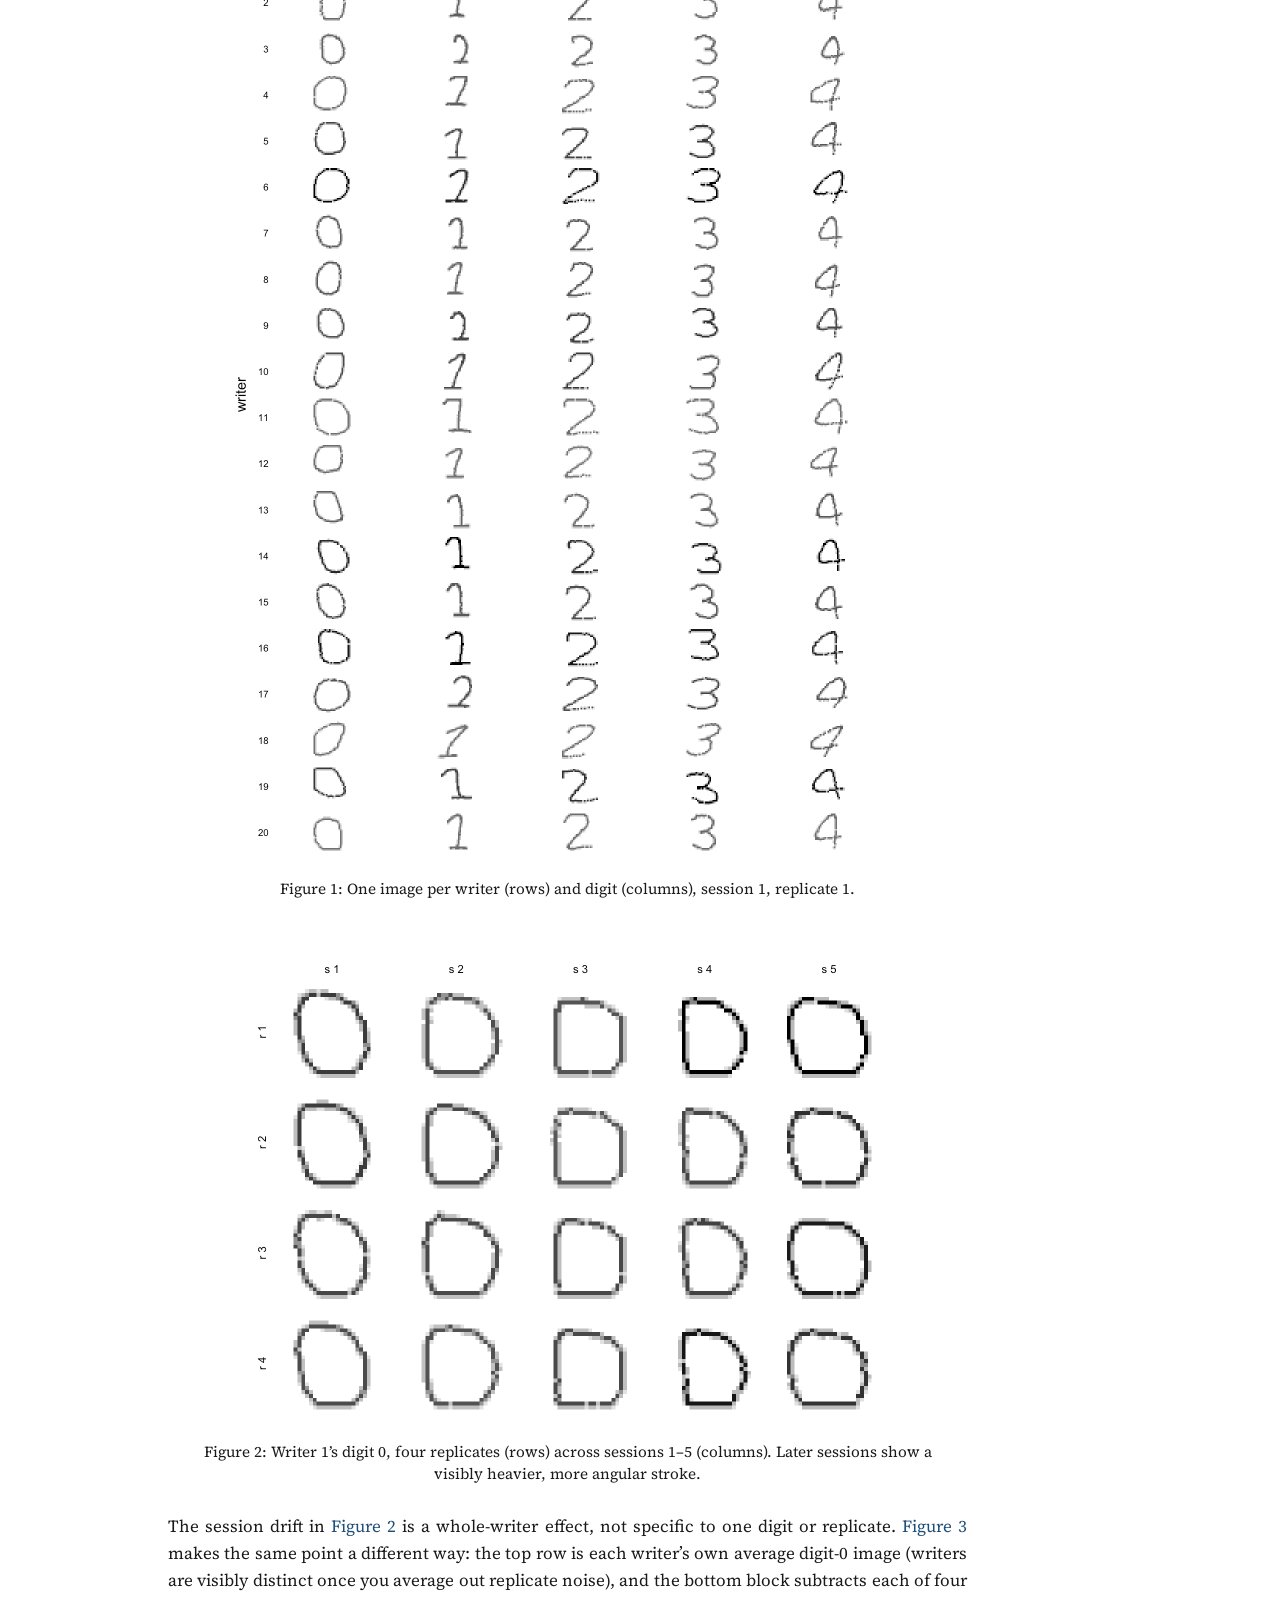
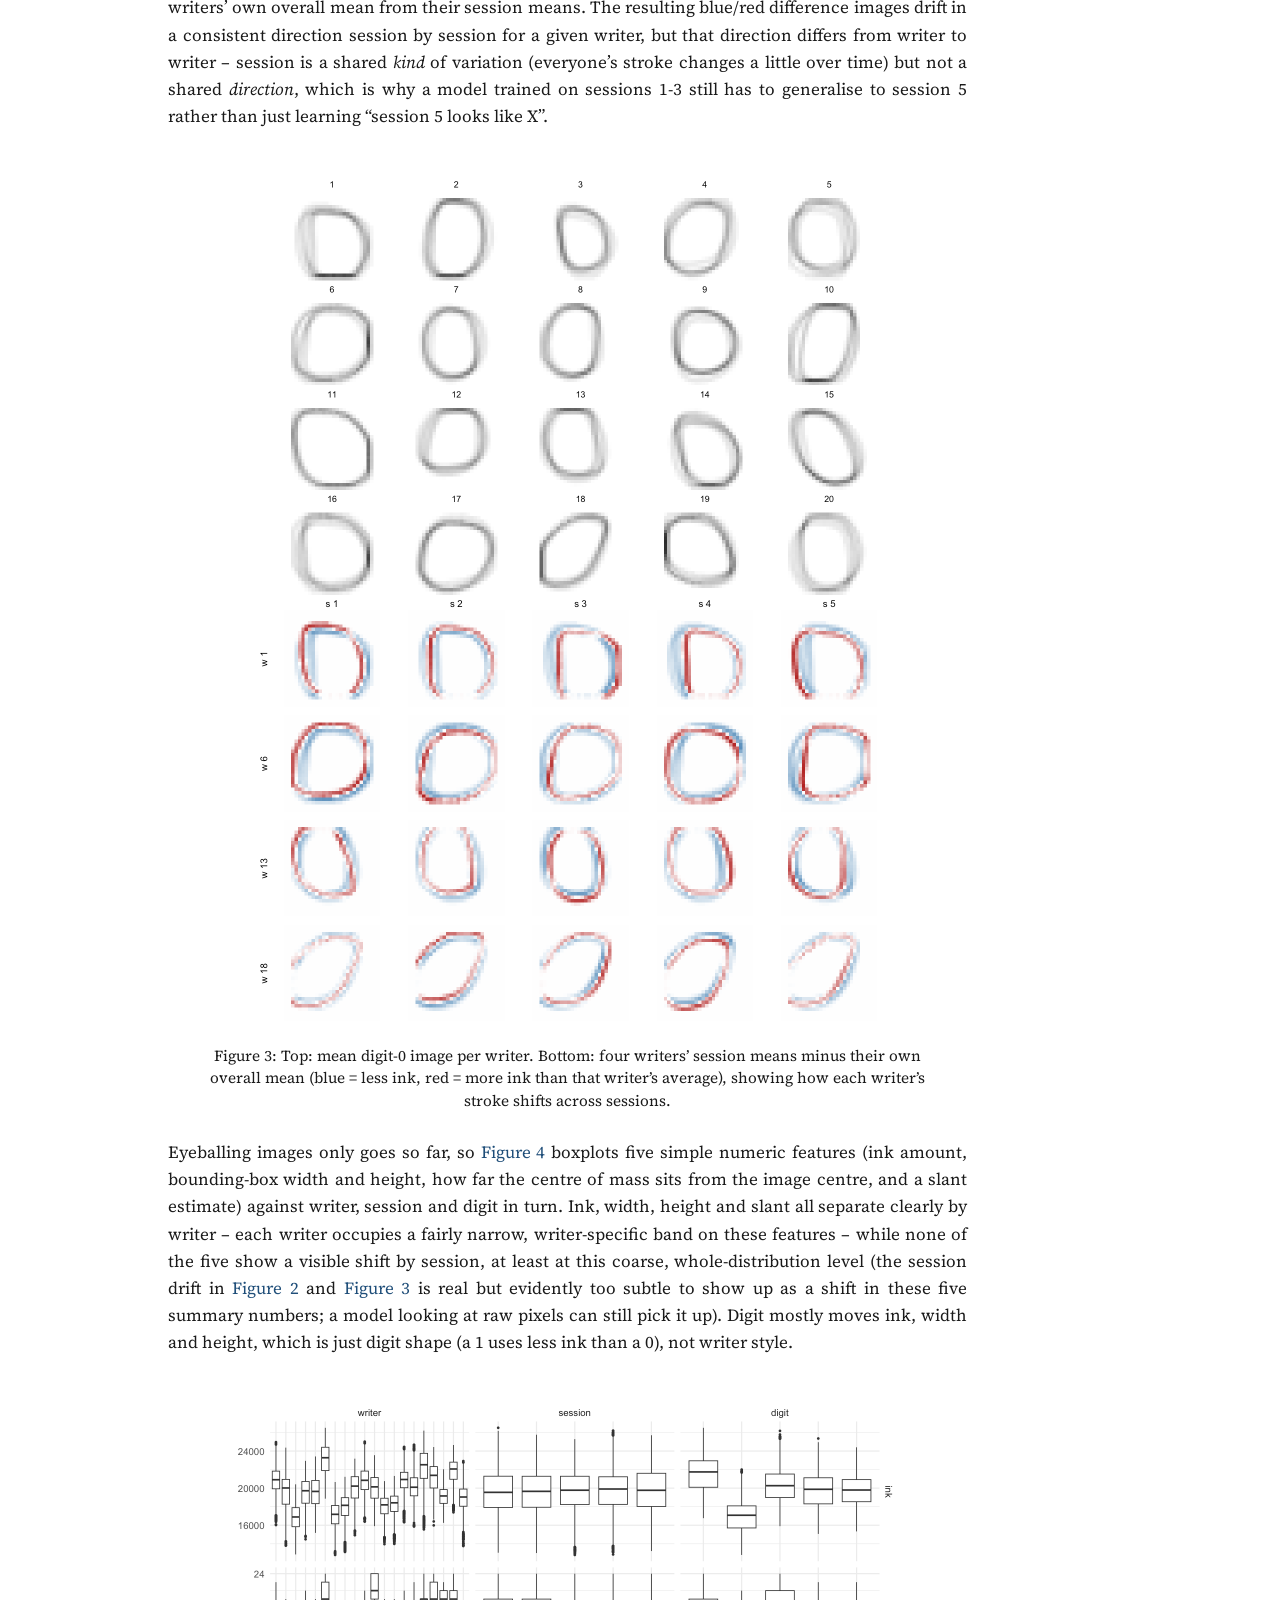
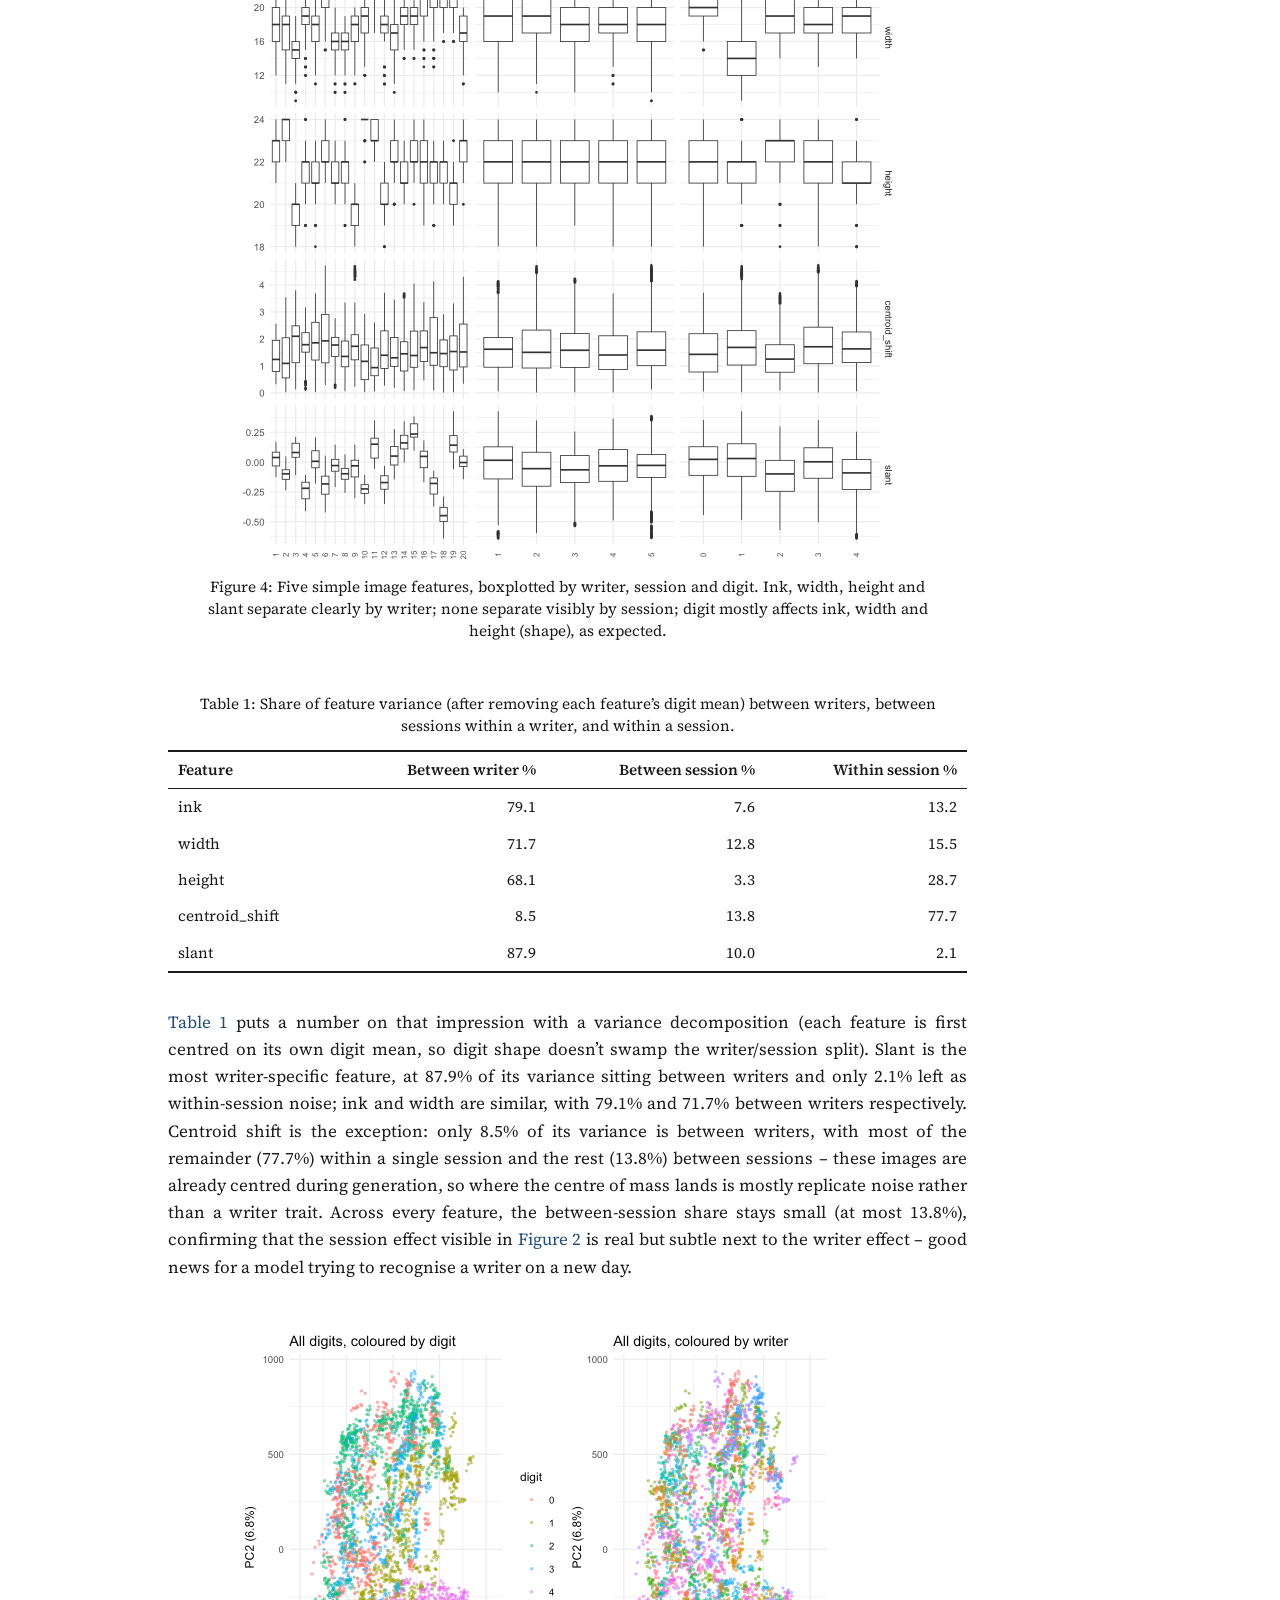
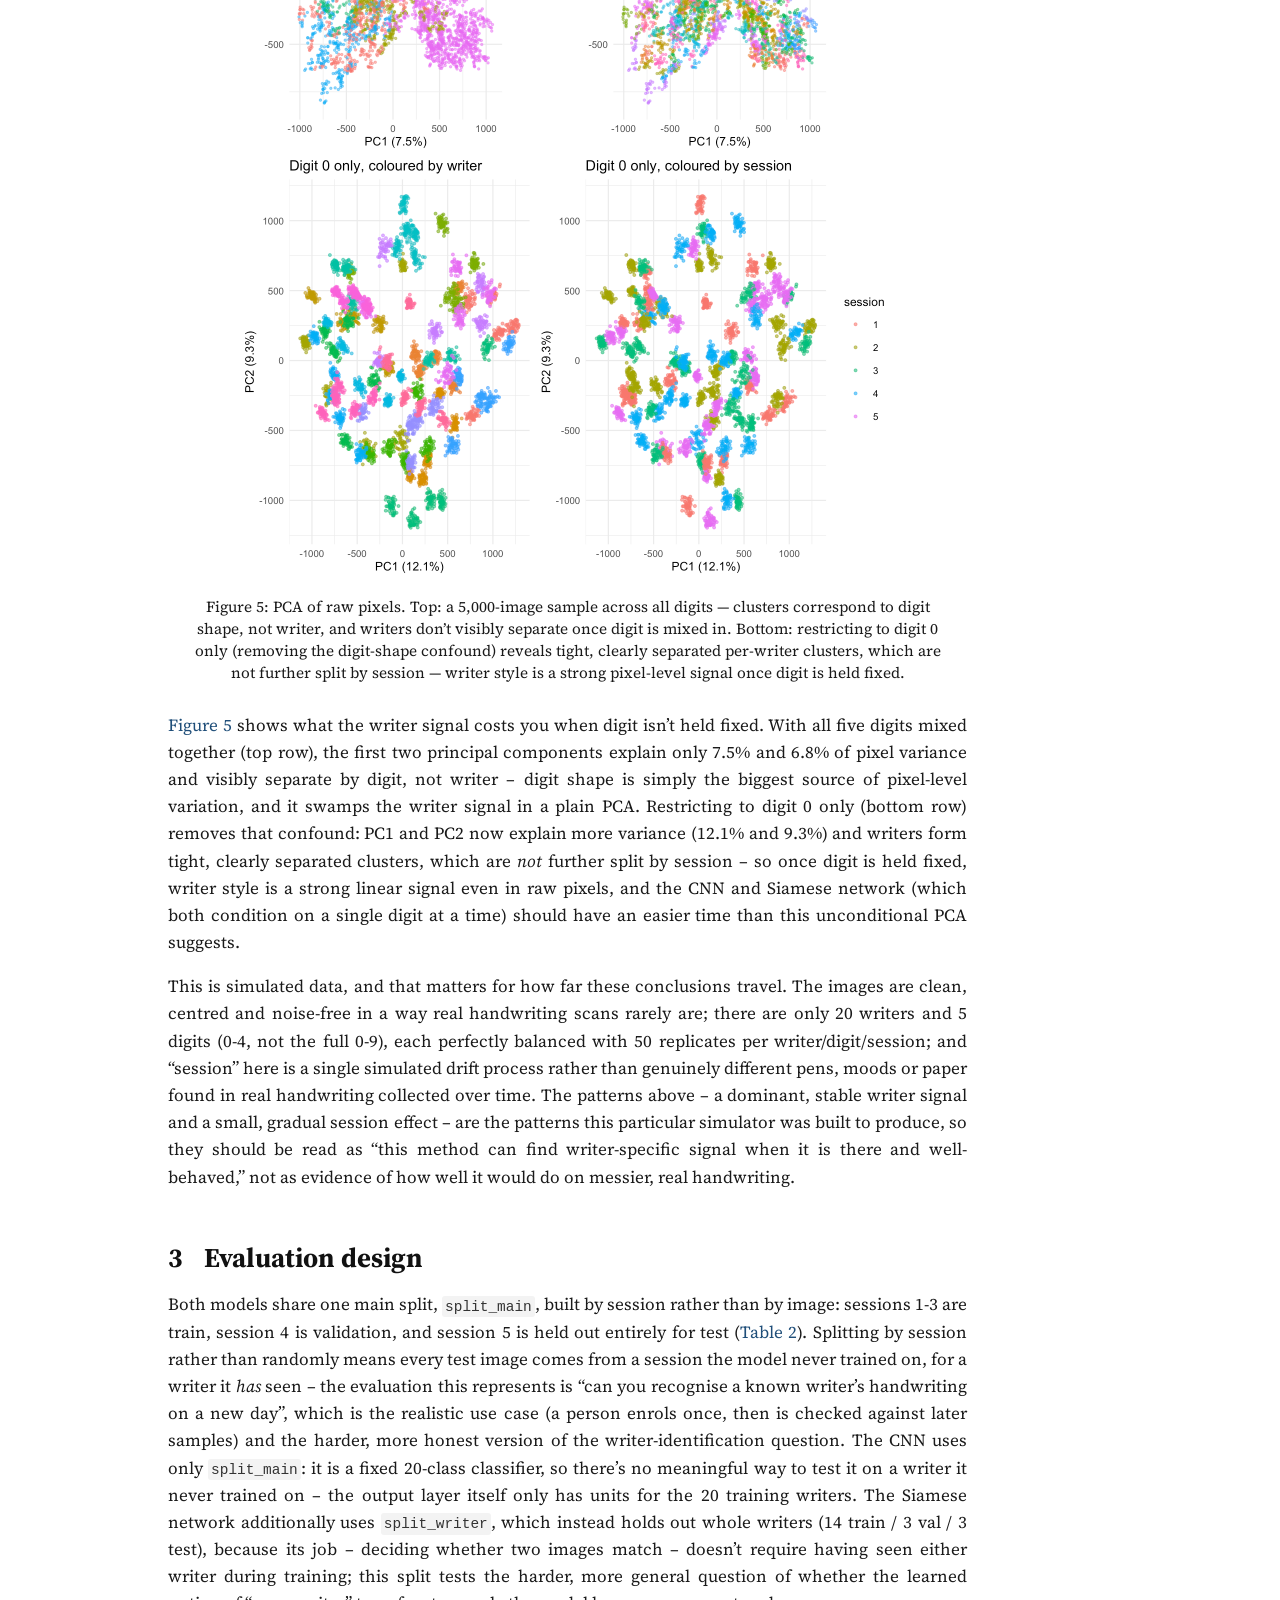
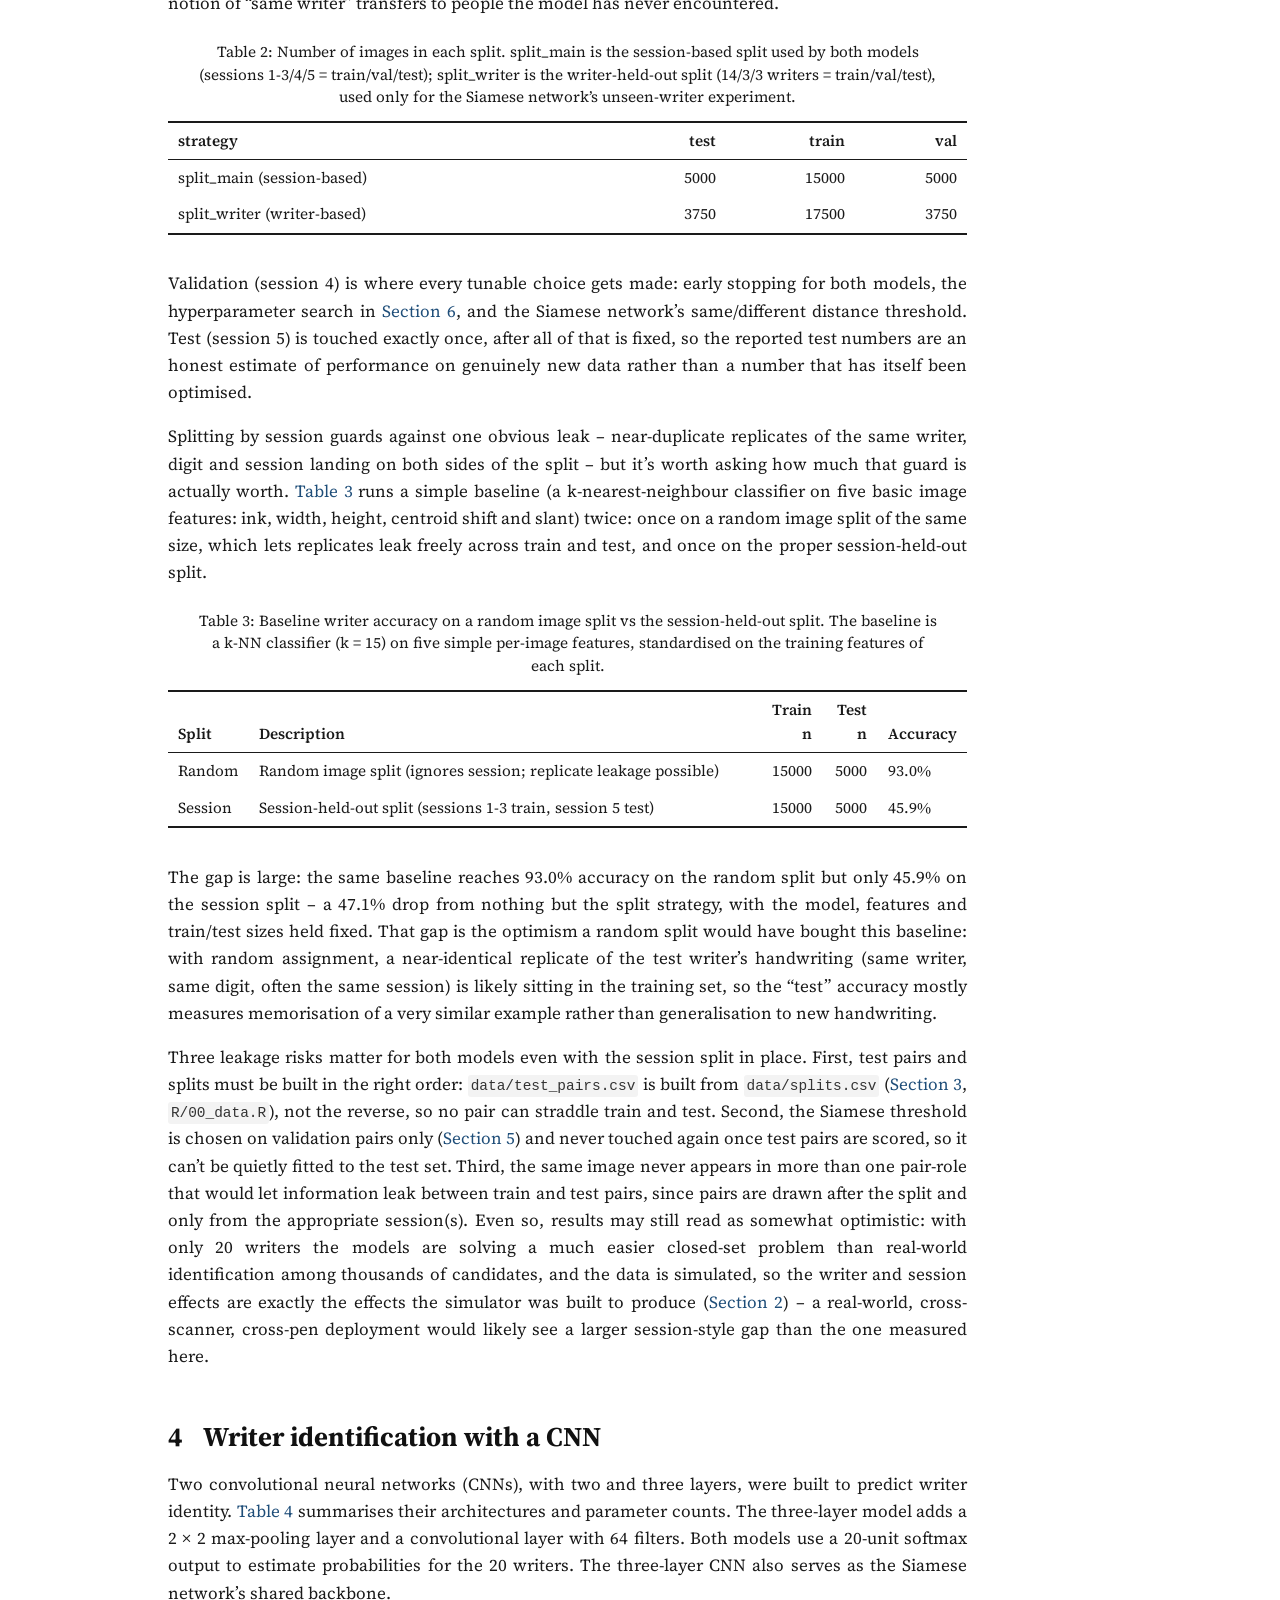
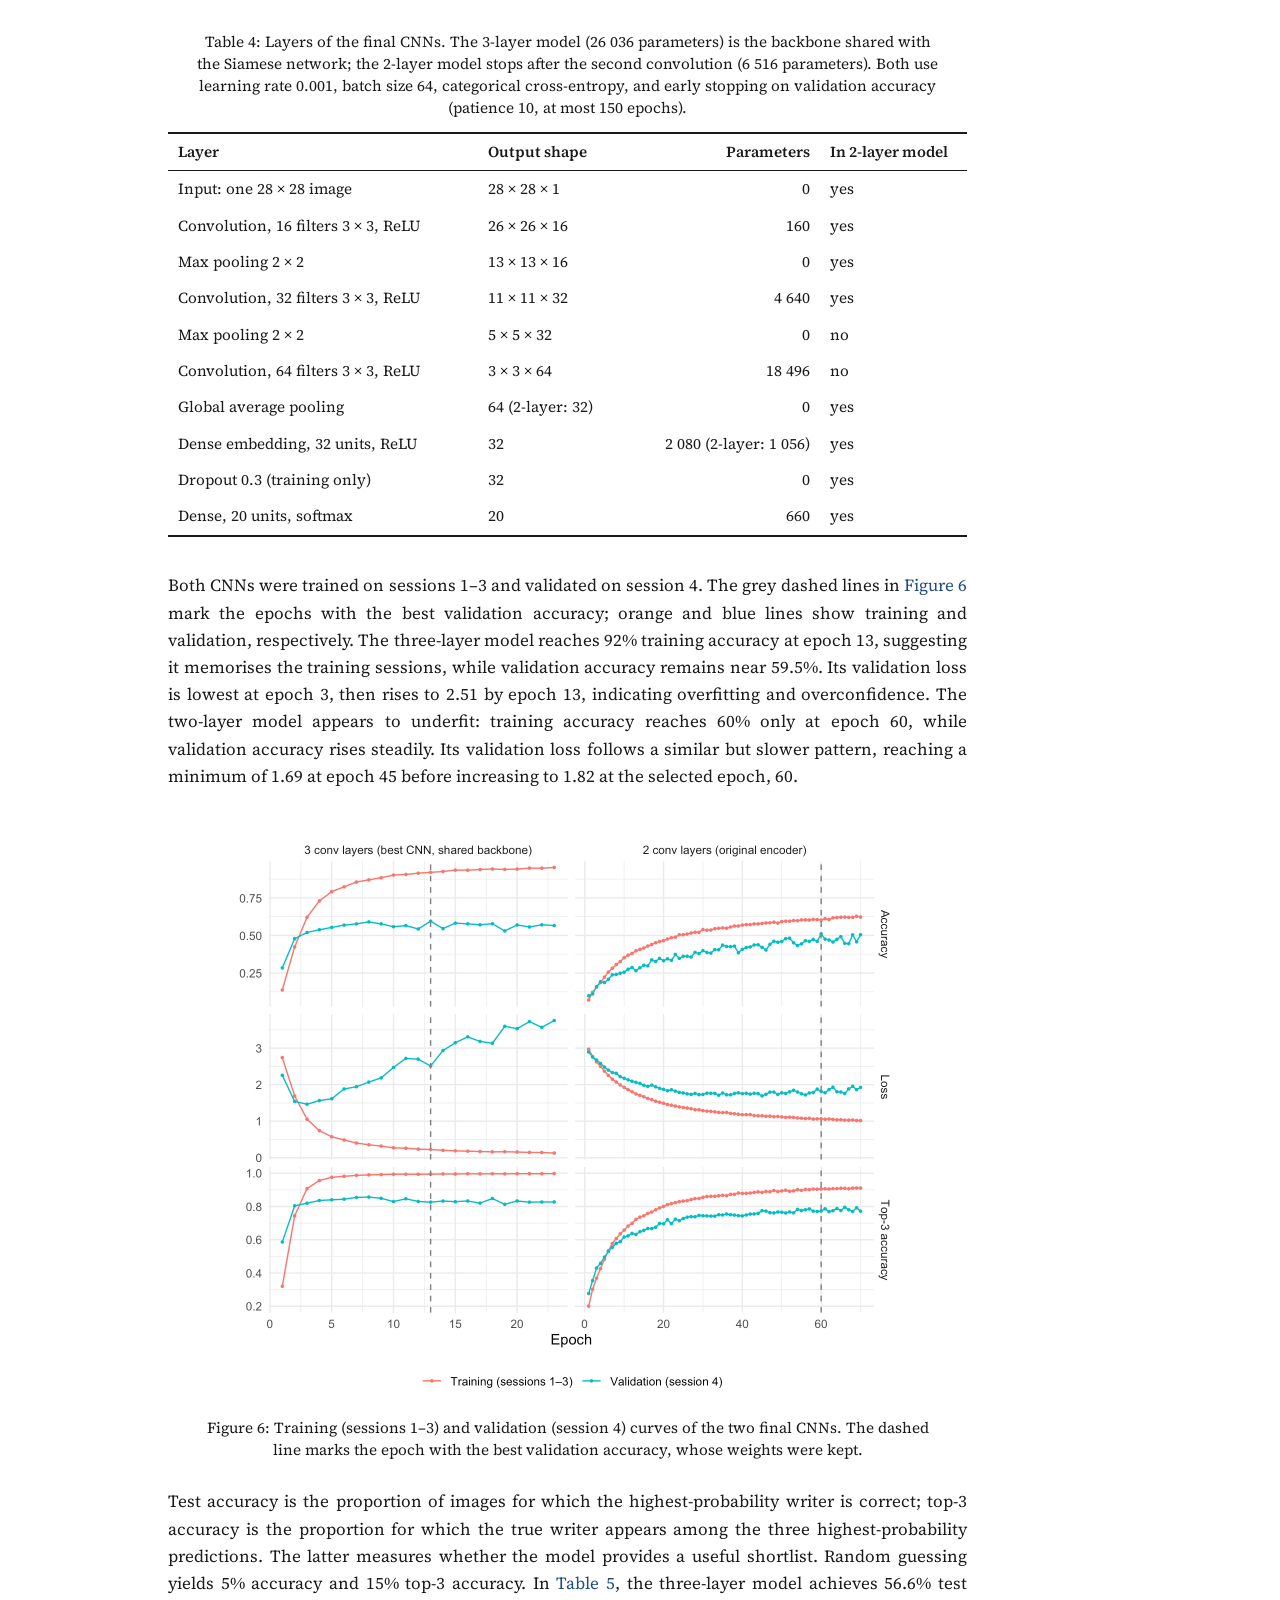
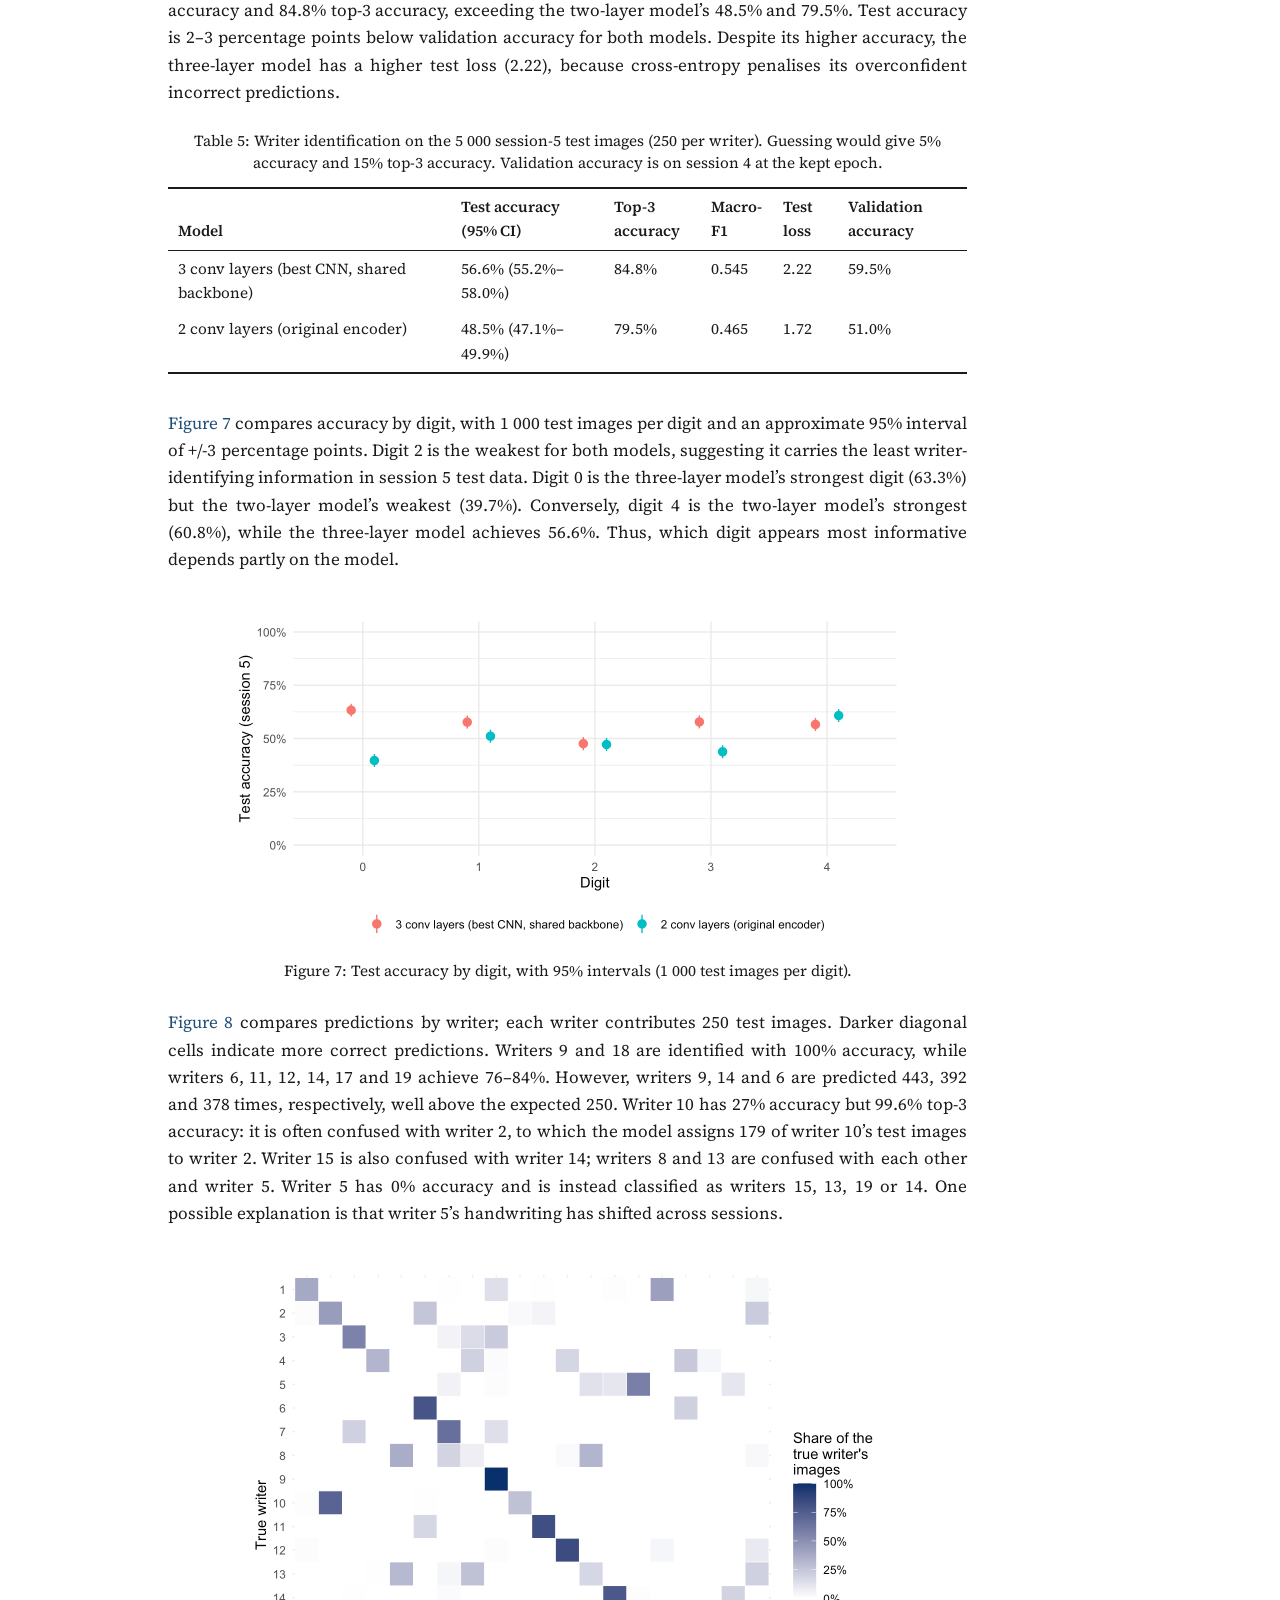
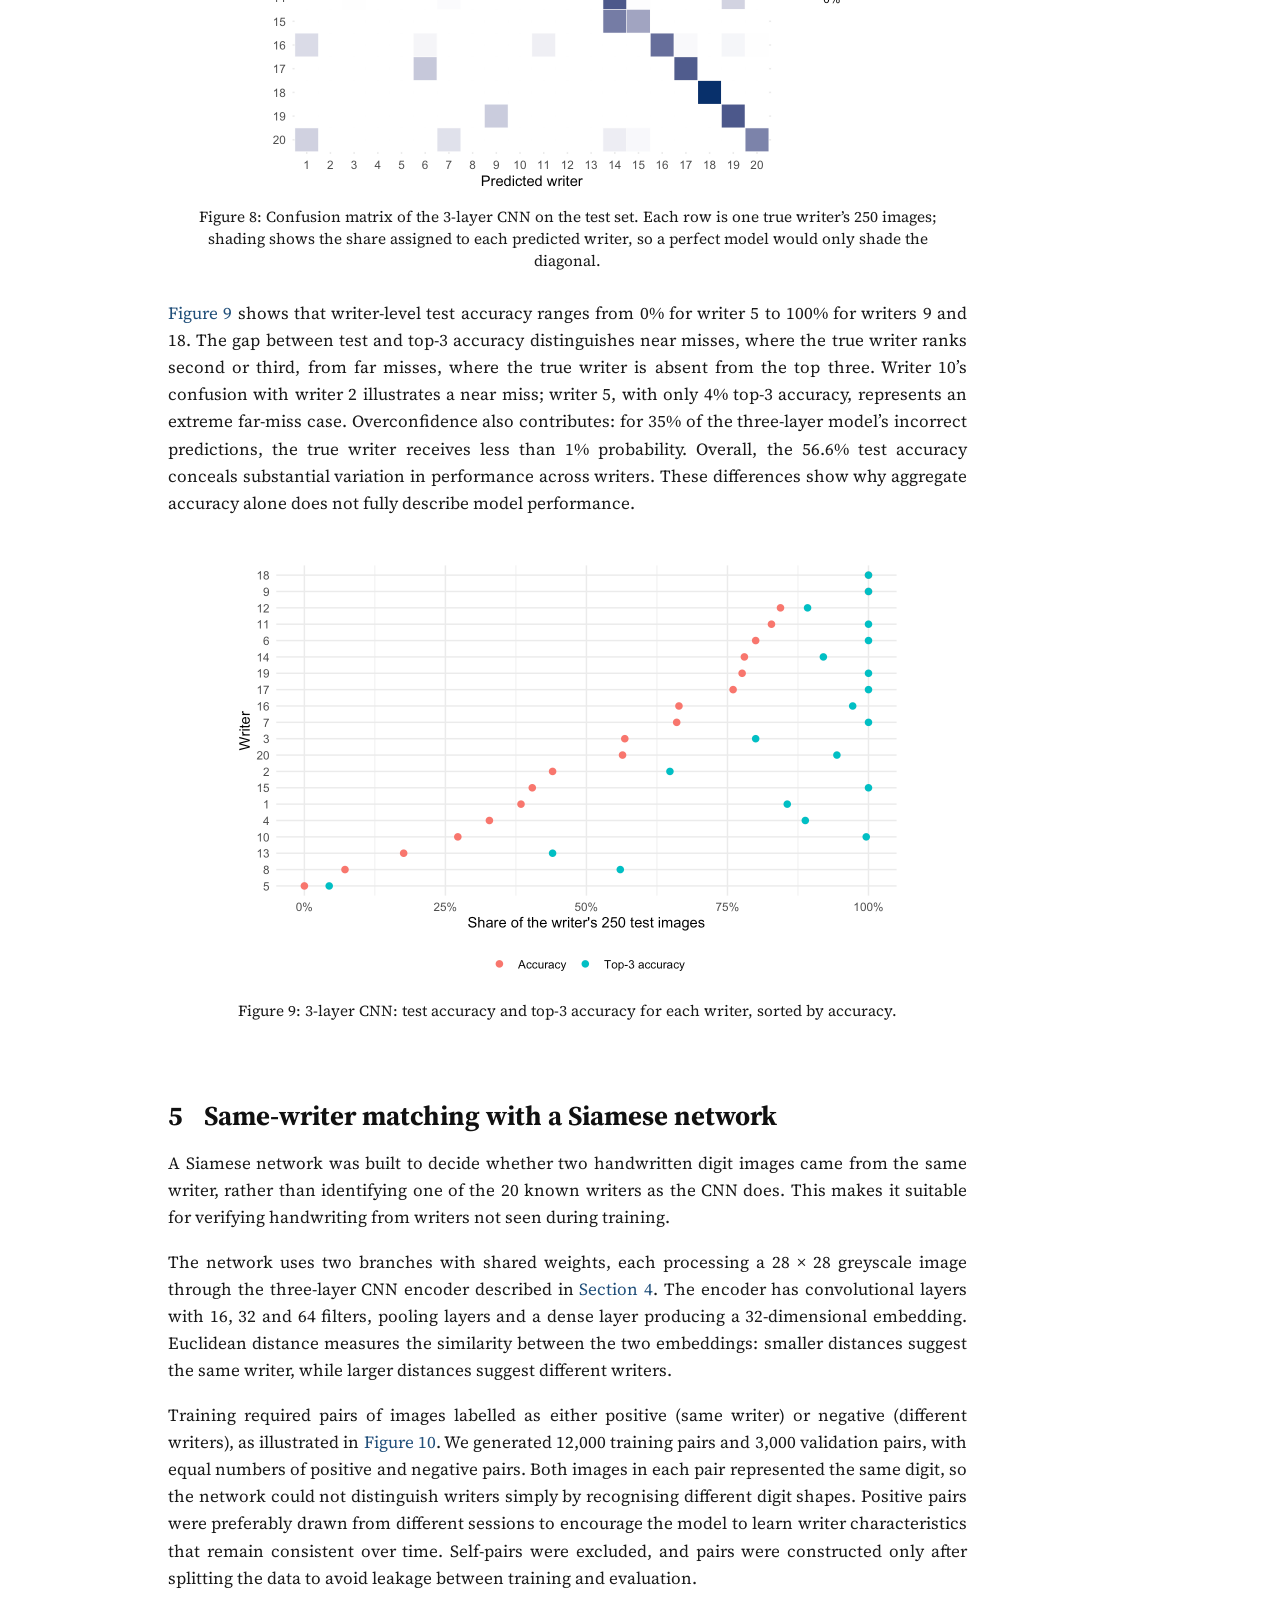
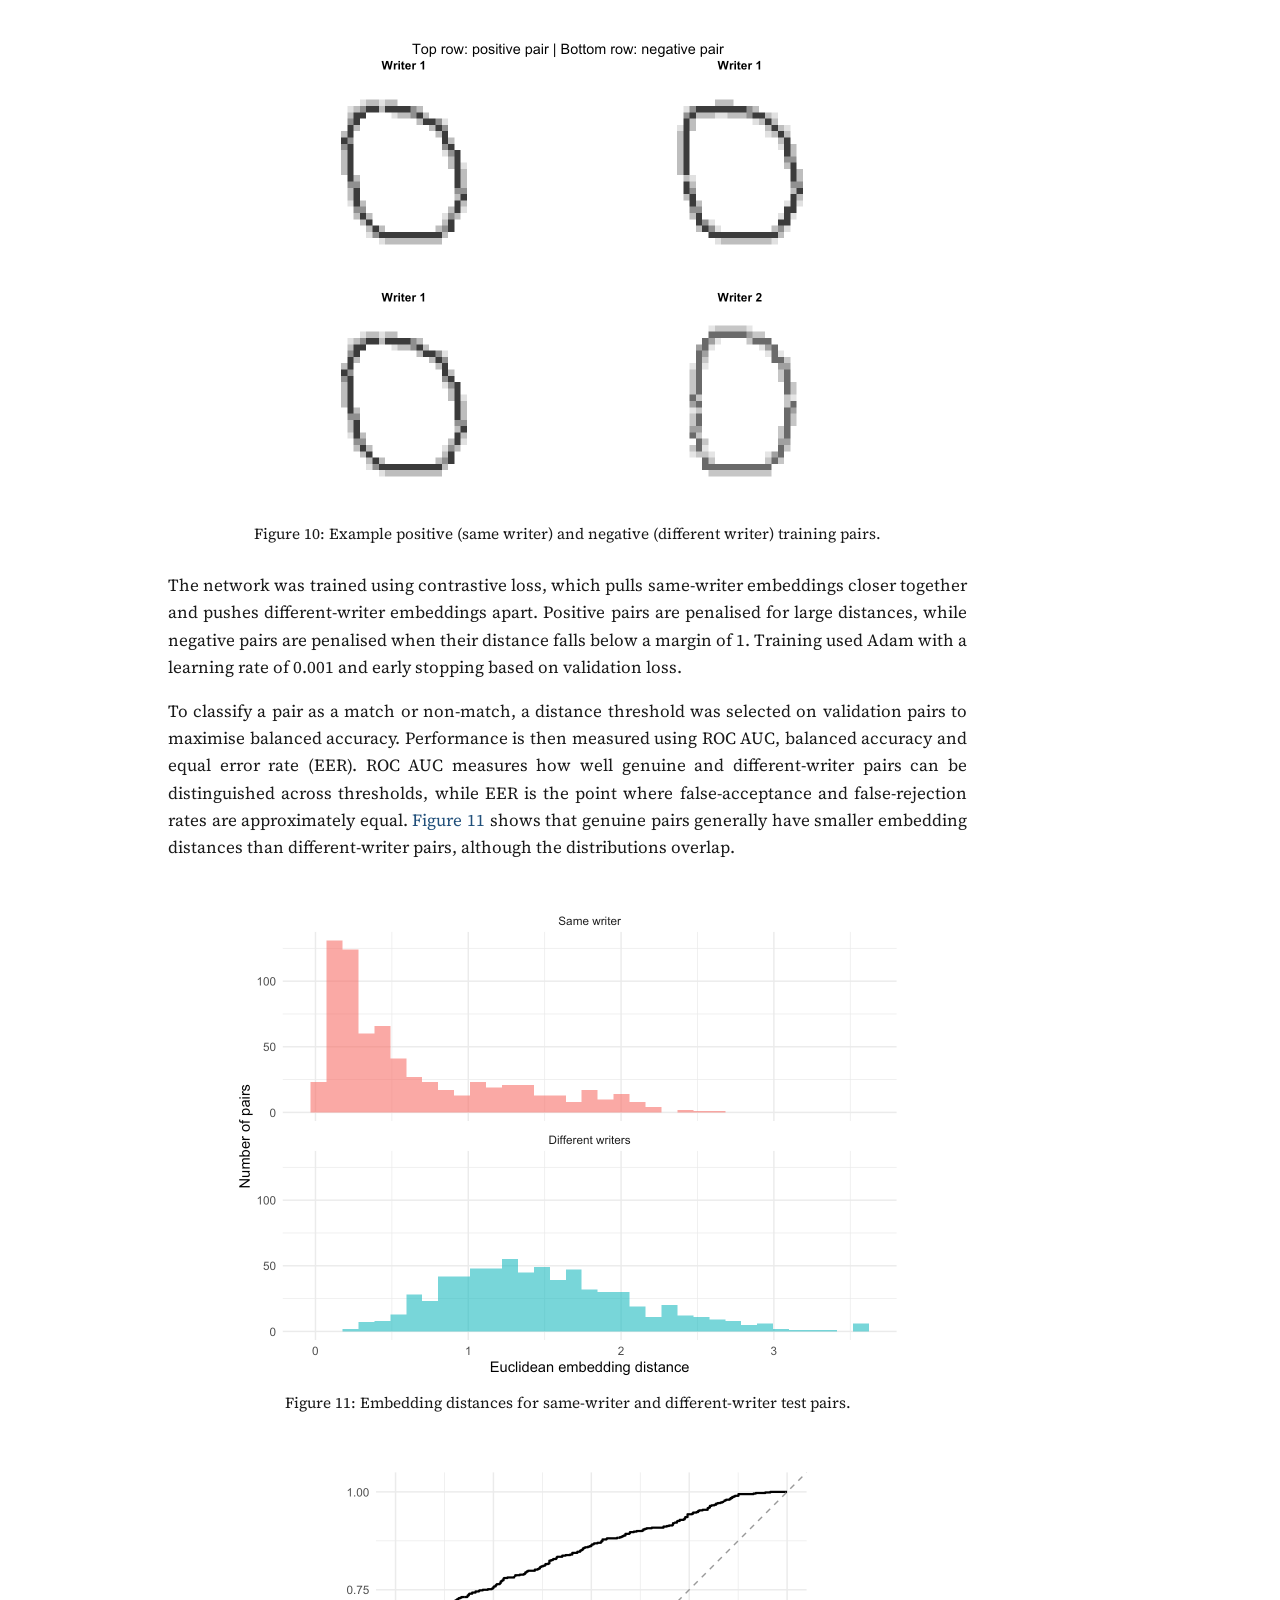
==== commit d410d6ae: "Remove report guidance; fix Siamese tuning figure; render site" ====
--- a/docs/index.html
+++ b/docs/index.html
@@ -30,26 +30,7 @@
   margin: 0 0.8em 0.2em -1em; /* quarto-specific, see https://github.com/quarto-dev/quarto-cli/issues/4556 */ 
   vertical-align: middle;
 }
-/* CSS for citations */
-div.csl-bib-body { }
-div.csl-entry {
-  clear: both;
-}
-.hanging-indent div.csl-entry {
-  margin-left:2em;
-  text-indent:-2em;
-}
-div.csl-left-margin {
-  min-width:2em;
-  float:left;
-}
-div.csl-right-inline {
-  margin-left:2em;
-  padding-left:1em;
-}
-div.csl-indent {
-  margin-left: 2em;
-}</style>
+</style>
 
 
 <script src="site_libs/quarto-nav/quarto-nav.js"></script>
@@ -64,7 +45,7 @@
 <link href="site_libs/quarto-html/quarto-syntax-highlighting-64a204ab8560d761af7679ceaba22944.css" rel="stylesheet" id="quarto-text-highlighting-styles">
 <script src="site_libs/bootstrap/bootstrap.min.js"></script>
 <link href="site_libs/bootstrap/bootstrap-icons.css" rel="stylesheet">
-<link href="site_libs/bootstrap/bootstrap-0ed2b50c78af9a1be4b4ef04495f9340.min.css" rel="stylesheet" append-hash="true" id="quarto-bootstrap" data-mode="light">
+<link href="site_libs/bootstrap/bootstrap-3d155d85bfa2f5f58843c969ce148ad4.min.css" rel="stylesheet" append-hash="true" id="quarto-bootstrap" data-mode="light">
 <script id="quarto-search-options" type="application/json">{
   "language": {
     "search-no-results-text": "No results",
@@ -139,8 +120,6 @@
   <li><a href="#sec-comp-both" id="toc-sec-comp-both" class="nav-link" data-scroll-target="#sec-comp-both"><span class="header-section-number">7.3</span> Side by side</a></li>
   </ul></li>
   <li><a href="#sec-conclusion" id="toc-sec-conclusion" class="nav-link" data-scroll-target="#sec-conclusion"><span class="header-section-number">8</span> Conclusion</a></li>
-  <li><a href="#references" id="toc-references" class="nav-link" data-scroll-target="#references">References</a></li>
-  
   
   </ul>
 <div class="toc-actions"><ul class="collapse"><li><a href="https://github.com/Maxinechiedza/ds4i_assignment2/blob/main/index.qmd" class="toc-action"><i class="bi bi-github"></i>View source</a></li></ul></div></nav>
@@ -177,17 +156,11 @@
 </header>
 
 
-<!-- =====================================================================
-     INTRODUCTION  ·  Task 8  ·  OWNER: not assigned yet  ·  ≈ 400 words
-     ===================================================================== -->
 <section id="sec-intro" class="level1" data-number="1">
 <h1 data-number="1"><span class="header-section-number">1</span> Introduction</h1>
 <p>Handwriting contains characteristics that can distinguish one writer from another, even when different people write the same digit. However, recognising these differences becomes more difficult when handwriting changes across sessions or when different digits are compared. This report investigates two related tasks: identifying which of 20 known writers produced a handwritten digit, and determining whether two digit images were produced by the same writer.</p>
 <p>The dataset contains 25,000 simulated greyscale images from 20 writers, covering digits 0–4 across five sessions. Exploratory analysis is used to examine how handwriting varies by writer, digit and session. To assess generalisation, models are trained on sessions 1–3, validated on session 4 and tested on session 5, rather than randomly splitting individual images. A separate writer-held-out experiment tests whether same-writer matching can extend to previously unseen writers.</p>
 <p>Two neural network approaches are evaluated. A convolutional neural network (CNN) predicts writer identity as a 20-class classification problem, while a Siamese network learns an embedding space in which images from the same writer should be closer together than those from different writers. We compare their performance, investigate hyperparameter sensitivity, and examine how digit identity and session variation affect the results. The aim is to assess not only how accurately each model performs, but also which approach is better suited to identification or verification and where its limitations lie.</p>
-<!-- =====================================================================
-     DATA AND EXPLORATION  ·  Task 1  ·  OWNER: Jesse (A)  ·  ≈ 550 words
-     ===================================================================== -->
 </section>
 <section id="sec-eda" class="level1" data-number="2">
 <h1 data-number="2"><span class="header-section-number">2</span> Data and exploration</h1>
@@ -322,9 +295,6 @@
 </div>
 <p><a href="#fig-eda-pca" class="quarto-xref">Figure&nbsp;5</a> shows what the writer signal costs you when digit isn’t held fixed. With all five digits mixed together (top row), the first two principal components explain only 7.5% and 6.8% of pixel variance and visibly separate by digit, not writer – digit shape is simply the biggest source of pixel-level variation, and it swamps the writer signal in a plain PCA. Restricting to digit 0 only (bottom row) removes that confound: PC1 and PC2 now explain more variance (12.1% and 9.3%) and writers form tight, clearly separated clusters, which are <em>not</em> further split by session – so once digit is held fixed, writer style is a strong linear signal even in raw pixels, and the CNN and Siamese network (which both condition on a single digit at a time) should have an easier time than this unconditional PCA suggests.</p>
 <p>This is simulated data, and that matters for how far these conclusions travel. The images are clean, centred and noise-free in a way real handwriting scans rarely are; there are only 20 writers and 5 digits (0-4, not the full 0-9), each perfectly balanced with 50 replicates per writer/digit/session; and “session” here is a single simulated drift process rather than genuinely different pens, moods or paper found in real handwriting collected over time. The patterns above – a dominant, stable writer signal and a small, gradual session effect – are the patterns this particular simulator was built to produce, so they should be read as “this method can find writer-specific signal when it is there and well-behaved,” not as evidence of how well it would do on messier, real handwriting.</p>
-<!-- =====================================================================
-     EVALUATION DESIGN  ·  Task 4  ·  OWNER: Jesse (A)  ·  ≈ 550 words
-     ===================================================================== -->
 </section>
 <section id="sec-split" class="level1" data-number="3">
 <h1 data-number="3"><span class="header-section-number">3</span> Evaluation design</h1>
@@ -417,9 +387,6 @@
 </div>
 <p>The gap is large: the same baseline reaches 93.0% accuracy on the random split but only 45.9% on the session split – a 47.1% drop from nothing but the split strategy, with the model, features and train/test sizes held fixed. That gap is the optimism a random split would have bought this baseline: with random assignment, a near-identical replicate of the test writer’s handwriting (same writer, same digit, often the same session) is likely sitting in the training set, so the “test” accuracy mostly measures memorisation of a very similar example rather than generalisation to new handwriting.</p>
 <p>Three leakage risks matter for both models even with the session split in place. First, test pairs and splits must be built in the right order: <code>data/test_pairs.csv</code> is built from <code>data/splits.csv</code> (<a href="#sec-split" class="quarto-xref">Section&nbsp;3</a>, <code>R/00_data.R</code>), not the reverse, so no pair can straddle train and test. Second, the Siamese threshold is chosen on validation pairs only (<a href="#sec-siam" class="quarto-xref">Section&nbsp;5</a>) and never touched again once test pairs are scored, so it can’t be quietly fitted to the test set. Third, the same image never appears in more than one pair-role that would let information leak between train and test pairs, since pairs are drawn after the split and only from the appropriate session(s). Even so, results may still read as somewhat optimistic: with only 20 writers the models are solving a much easier closed-set problem than real-world identification among thousands of candidates, and the data is simulated, so the writer and session effects are exactly the effects the simulator was built to produce (<a href="#sec-eda" class="quarto-xref">Section&nbsp;2</a>) – a real-world, cross-scanner, cross-pen deployment would likely see a larger session-style gap than the one measured here.</p>
-<!-- =====================================================================
-     CNN  ·  Task 2  ·  OWNER: Maxine (Role B)  ·  ≈ 650 words
-     ===================================================================== -->
 </section>
 <section id="sec-cnn" class="level1" data-number="4">
 <h1 data-number="4"><span class="header-section-number">4</span> Writer identification with a CNN</h1>
@@ -627,12 +594,12 @@
 </div>
 </div>
 </div>
-<!-- =====================================================================
-     SIAMESE NETWORK  ·  Task 3  ·  OWNER: Nicole (Role C)  ·  ≈ 650 words
-     ===================================================================== -->
 </section>
 <section id="sec-siam" class="level1" data-number="5">
 <h1 data-number="5"><span class="header-section-number">5</span> Same-writer matching with a Siamese network</h1>
+<p>A Siamese network was built to decide whether two handwritten digit images came from the same writer, rather than identifying one of the 20 known writers as the CNN does. This makes it suitable for verifying handwriting from writers not seen during training.</p>
+<p>The network uses two branches with shared weights, each processing a 28 × 28 greyscale image through the three-layer CNN encoder described in <a href="#sec-cnn" class="quarto-xref">Section&nbsp;4</a>. The encoder has convolutional layers with 16, 32 and 64 filters, pooling layers and a dense layer producing a 32-dimensional embedding. Euclidean distance measures the similarity between the two embeddings: smaller distances suggest the same writer, while larger distances suggest different writers.</p>
+<p>Training required pairs of images labelled as either positive (same writer) or negative (different writers), as illustrated in <a href="#fig-siam-pairs" class="quarto-xref">Figure&nbsp;10</a>. We generated 12,000 training pairs and 3,000 validation pairs, with equal numbers of positive and negative pairs. Both images in each pair represented the same digit, so the network could not distinguish writers simply by recognising different digit shapes. Positive pairs were preferably drawn from different sessions to encourage the model to learn writer characteristics that remain consistent over time. Self-pairs were excluded, and pairs were constructed only after splitting the data to avoid leakage between training and evaluation.</p>
 <div class="cell">
 <div class="cell-output-display">
 <div id="fig-siam-pairs" class="quarto-float quarto-figure quarto-figure-center anchored">
@@ -647,6 +614,8 @@
 </div>
 </div>
 </div>
+<p>The network was trained using contrastive loss, which pulls same-writer embeddings closer together and pushes different-writer embeddings apart. Positive pairs are penalised for large distances, while negative pairs are penalised when their distance falls below a margin of 1. Training used Adam with a learning rate of 0.001 and early stopping based on validation loss.</p>
+<p>To classify a pair as a match or non-match, a distance threshold was selected on validation pairs to maximise balanced accuracy. Performance is then measured using ROC AUC, balanced accuracy and equal error rate (EER). ROC AUC measures how well genuine and different-writer pairs can be distinguished across thresholds, while EER is the point where false-acceptance and false-rejection rates are approximately equal. <a href="#fig-siam-dist" class="quarto-xref">Figure&nbsp;11</a> shows that genuine pairs generally have smaller embedding distances than different-writer pairs, although the distributions overlap.</p>
 <div class="cell">
 <div class="cell-output-display">
 <div id="fig-siam-dist" class="quarto-float quarto-figure quarto-figure-center anchored">
@@ -675,25 +644,49 @@
 </div>
 </div>
 </div>
+<p><a href="#fig-siam-roc" class="quarto-xref">Figure&nbsp;12</a> shows that the model distinguishes writers better than chance, but errors remain. A false acceptance incorrectly matches two different writers, while a false rejection fails to recognise two samples from the same writer. <a href="#tbl-siam-metrics" class="quarto-xref">Table&nbsp;6</a> summarises matching performance: using a validation-selected threshold of 0.391, the network reaches 0.851 ROC AUC, an EER of 23.71%, and 74.57% balanced accuracy on the 1,400 held-out test pairs (both same-digit and cross-digit).</p>
+<p>An additional experiment tested whether the learned similarity measure transfers to writers excluded entirely from training. Unlike the main session-based split, this experiment used 14 training writers, three validation writers and three test writers. A separate model was trained from scratch, with its threshold selected using validation writers before evaluating the unseen test writers.</p>
+<p>The unseen-writer model achieved an AUC of 0.893, balanced accuracy of 77.8% and EER of 18.6%, suggesting that the network learned features that transfer to new identities. However, these results should not be interpreted as an improvement over the main experiment: the unseen-writer evaluation used same-digit pairs only, while the main test set also included cross-digit pairs, making the two evaluations different in difficulty.</p>
+<div class="cell">
 <div id="tbl-siam-metrics" class="cell quarto-float quarto-figure quarto-figure-center anchored">
 <figure class="quarto-float quarto-float-tbl figure">
 <figcaption class="quarto-float-caption-top quarto-float-caption quarto-float-tbl" id="tbl-siam-metrics-caption-0ceaefa1-69ba-4598-a22c-09a6ac19f8ca">
 Table&nbsp;6: Siamese matching performance: known writers on a new session vs unseen writers.
 </figcaption>
 <div aria-describedby="tbl-siam-metrics-caption-0ceaefa1-69ba-4598-a22c-09a6ac19f8ca">
-<div>
-
-</div>
-</div>
-</figure>
-</div>
-<!-- =====================================================================
-     HYPERPARAMETER SENSITIVITY  ·  Task 5  ·  OWNERS: Maxine (CNN) and Nicole (Siamese)
-     ===================================================================== -->
+<div class="cell-output-display">
+<table class="cell caption-top table table-sm table-striped small">
+<thead>
+<tr class="header">
+<th style="text-align: left;">Evaluation</th>
+<th style="text-align: left;">ROC AUC</th>
+<th style="text-align: left;">EER</th>
+<th style="text-align: left;">Balanced accuracy</th>
+</tr>
+</thead>
+<tbody>
+<tr class="odd">
+<td style="text-align: left;">Known writers, new session</td>
+<td style="text-align: left;">0.851</td>
+<td style="text-align: left;">23.7%</td>
+<td style="text-align: left;">74.6%</td>
+</tr>
+<tr class="even">
+<td style="text-align: left;">Unseen writers</td>
+<td style="text-align: left;">0.893</td>
+<td style="text-align: left;">18.6%</td>
+<td style="text-align: left;">77.8%</td>
+</tr>
+</tbody>
+</table>
+</div>
+</div>
+</figure>
+</div>
+</div>
 </section>
 <section id="sec-tune" class="level1" data-number="6">
 <h1 data-number="6"><span class="header-section-number">6</span> Hyperparameter sensitivity</h1>
-<!-- ---- CNN tuning · OWNER: Maxine (Role B) · ≈ 300 words ---- -->
 <section id="sec-tune-cnn" class="level2" data-number="6.1">
 <h2 data-number="6.1" class="anchored" data-anchor-id="sec-tune-cnn"><span class="header-section-number">6.1</span> CNN</h2>
 <p>The CNN hyperparameter search varied dropout (0, 0.3, 0.5), depth (one to three convolutional layers) and learning rate (0.0003, 0.001, 0.003), one setting at a time. Interactions were not tested; runs used three seeds, one validation session, loss-based stopping (patience 5) and a 50-epoch cap. In <a href="#fig-tune-cnn" class="quarto-xref">Figure&nbsp;13</a>, three layers with dropout 0.3 and learning rate 0.001 performed best, averaging 49.9% validation accuracy. Depth had the clearest effect. Dropout results (45%, 42%, 43%) were within seed variation, while learning rate 0.003 was less stable (spread 0.052 versus about 0.025). These findings should be interpreted cautiously given the limited search design.</p>
@@ -908,22 +901,87 @@
 </figure>
 </div>
 </div>
-<!-- ---- Siamese tuning · OWNER: Nicole (Role C) · ≈ 300 words ---- -->
 </section>
 <section id="sec-tune-siam" class="level2" data-number="6.2">
 <h2 data-number="6.2" class="anchored" data-anchor-id="sec-tune-siam"><span class="header-section-number">6.2</span> Siamese network</h2>
-<!-- =====================================================================
-     CNN vs SIAMESE  ·  Task 6  ·  OWNERS: Maxine, Nicole, Jesse
-     ===================================================================== -->
+<p>A limited hyperparameter search tested how sensitive the Siamese network was to learning rate (0.0005, 0.001 and 0.002), contrastive margin (0.5, 1 and 1.5) and embedding dimension (16, 32 and 64). These control how quickly the network learns, how far apart different-writer embeddings are encouraged to be, and how much information the embedding can represent. Each configuration was evaluated using two seeds, varying one hyperparameter at a time from the baseline (learning rate 0.001, margin 1, embedding dimension 32) shown in <a href="#fig-tune-siam" class="quarto-xref">Figure&nbsp;14</a> and <a href="#tbl-tune-siam" class="quarto-xref">Table&nbsp;10</a>.</p>
+<div class="cell">
+<div class="cell-output-display">
+<div id="fig-tune-siam" class="quarto-float quarto-figure quarto-figure-center anchored">
+<figure class="quarto-float quarto-float-fig figure">
+<div aria-describedby="fig-tune-siam-caption-0ceaefa1-69ba-4598-a22c-09a6ac19f8ca">
+<img src="index_files/figure-html/fig-tune-siam-1.png" class="img-fluid figure-img" width="672">
+</div>
+<figcaption class="quarto-float-caption-bottom quarto-float-caption quarto-float-fig" id="fig-tune-siam-caption-0ceaefa1-69ba-4598-a22c-09a6ac19f8ca">
+Figure&nbsp;14: Siamese validation AUC across hyperparameter values (points = seeds).
+</figcaption>
+</figure>
+</div>
+</div>
+</div>
+<div class="cell">
+<div id="tbl-tune-siam" class="cell quarto-float quarto-figure quarto-figure-center anchored">
+<figure class="quarto-float quarto-float-tbl figure">
+<figcaption class="quarto-float-caption-top quarto-float-caption quarto-float-tbl" id="tbl-tune-siam-caption-0ceaefa1-69ba-4598-a22c-09a6ac19f8ca">
+Table&nbsp;10: Sensitivity of Siamese validation AUC to individual hyperparameters across two random seeds. The final column compares the range of configuration means with the pooled within-configuration seed standard deviation.
+</figcaption>
+<div aria-describedby="tbl-tune-siam-caption-0ceaefa1-69ba-4598-a22c-09a6ac19f8ca">
+<div class="cell-output-display">
+<table class="cell caption-top table table-sm table-striped small">
+<colgroup>
+<col style="width: 23%">
+<col style="width: 24%">
+<col style="width: 26%">
+<col style="width: 12%">
+<col style="width: 12%">
+</colgroup>
+<thead>
+<tr class="header">
+<th style="text-align: left;">Hyperparameter</th>
+<th style="text-align: left;">Values</th>
+<th style="text-align: left;">Mean AUC (%)</th>
+<th style="text-align: left;">Range (pp)</th>
+<th style="text-align: left;">Range / SD</th>
+</tr>
+</thead>
+<tbody>
+<tr class="odd">
+<td style="text-align: left;">Contrastive margin</td>
+<td style="text-align: left;">0.5, 1, 1.5</td>
+<td style="text-align: left;">99.916, 99.926, 99.883</td>
+<td style="text-align: left;">0.043</td>
+<td style="text-align: left;">0.63</td>
+</tr>
+<tr class="even">
+<td style="text-align: left;">Embedding dimension</td>
+<td style="text-align: left;">16, 32, 64</td>
+<td style="text-align: left;">99.846, 99.926, 99.817</td>
+<td style="text-align: left;">0.108</td>
+<td style="text-align: left;">1.61</td>
+</tr>
+<tr class="odd">
+<td style="text-align: left;">Learning rate</td>
+<td style="text-align: left;">0.0005, 0.001, 0.002</td>
+<td style="text-align: left;">99.847, 99.926, 99.906</td>
+<td style="text-align: left;">0.079</td>
+<td style="text-align: left;">1.17</td>
+</tr>
+</tbody>
+</table>
+</div>
+</div>
+</figure>
+</div>
+</div>
+<p>The highest mean validation AUC among the one-factor comparisons comes from the baseline settings: learning rate 0.001, margin 1 and embedding dimension 32. Validation AUC remains above 99.8% on average across the tested values, so the overall differences are small; <a href="#tbl-tune-siam" class="quarto-xref">Table&nbsp;10</a> shows that some of these differences are comparable to the variation between seeds, so the results do not establish that the chosen configuration is globally optimal.</p>
+<p>Test performance on the main split – 0.8512 AUC, 74.57% balanced accuracy and 23.71% EER, reported in <a href="#sec-siam" class="quarto-xref">Section&nbsp;5</a> – is noticeably lower than the validation AUC above 99.8% seen during tuning. The difference is partly explained by pair composition: same-digit test pairs reach a much higher AUC than cross-digit pairs (<a href="#tbl-comp-siam-digit-comparison" class="quarto-xref">Table&nbsp;12</a>), and the network was trained only on same-digit pairs (<a href="#sec-siam" class="quarto-xref">Section&nbsp;5</a>). It learned to compare handwriting styles when digit shape was held fixed, but transferred less effectively when the two images represented different digits. Including cross-digit positive pairs during training would be a useful extension to test whether this limitation can be reduced.</p>
 </section>
 </section>
 <section id="sec-comp" class="level1" data-number="7">
 <h1 data-number="7"><span class="header-section-number">7</span> CNN vs Siamese network: digits and sessions</h1>
-<!-- ---- CNN by digit and session · OWNER: Maxine (Role B) · ≈ 300 words ---- -->
 <section id="sec-comp-cnn" class="level2" data-number="7.1">
 <h2 data-number="7.1" class="anchored" data-anchor-id="sec-comp-cnn"><span class="header-section-number">7.1</span> CNN results by digit and session</h2>
-<!-- Maxine: write the Task 6 (CNN) text in your own words around these exhibits. -->
-<p>To assess session effects, the three-layer CNN was trained on three sessions, stopped on a fourth and tested on the remaining session as a “new day.” Each session served in turn as the test set. Grey points in <a href="#fig-comp-cnn-loso" class="quarto-xref">Figure&nbsp;14</a> show results across three seeds.</p>
+<p>To assess session effects, the three-layer CNN was trained on three sessions, stopped on a fourth and tested on the remaining session as a “new day.” Each session served in turn as the test set. Grey points in <a href="#fig-comp-cnn-loso" class="quarto-xref">Figure&nbsp;15</a> show results across three seeds.</p>
 <p>Accuracy ranged from 53.3% on session 4 to 69.5% on session 2, averaging 60.5%. This range was 7.6 times seed variation, indicating a strong session effect. The main test session, session 5, averaged 59.2% and was typical. Session 4 remained hardest despite being used for tuning, suggesting it was more difficult for the model.</p>
 <div class="cell">
 <div class="cell-output-display">
@@ -933,18 +991,18 @@
 <img src="index_files/figure-html/fig-comp-cnn-loso-1.png" class="img-fluid figure-img" width="672">
 </div>
 <figcaption class="quarto-float-caption-bottom quarto-float-caption quarto-float-fig" id="fig-comp-cnn-loso-caption-0ceaefa1-69ba-4598-a22c-09a6ac19f8ca">
-Figure&nbsp;14: Leave-one-session-out: test accuracy of the 3-layer CNN when each session in turn is the new day. Each model trains on three of the other sessions and early-stops on the fourth (the session before the held-out one). Grey points are three seeds; black points are their means. Holding out session 5 is the main split of <a href="#sec-cnn" class="quarto-xref">Section&nbsp;4</a>.
-</figcaption>
-</figure>
-</div>
-</div>
-</div>
-<p><a href="#tbl-comp-cnn-digit-session" class="quarto-xref">Table&nbsp;10</a> compares accuracy for each digit (1 000 test images) with each session’s overall accuracy. The best digit changes by session. Across all five sessions, accuracy ranges from 58% for digit 3 to 63% for digit 0, suggesting digit 0 carries more writer information on average. Yet digit 2 is best in sessions 2 and 4 and worst in session 5. Digit rankings therefore do not generalise reliably. The all-digits row repeats the session pattern in <a href="#fig-comp-cnn-loso" class="quarto-xref">Figure&nbsp;14</a>.</p>
+Figure&nbsp;15: Leave-one-session-out: test accuracy of the 3-layer CNN when each session in turn is the new day. Each model trains on three of the other sessions and early-stops on the fourth (the session before the held-out one). Grey points are three seeds; black points are their means. Holding out session 5 is the main split of <a href="#sec-cnn" class="quarto-xref">Section&nbsp;4</a>.
+</figcaption>
+</figure>
+</div>
+</div>
+</div>
+<p><a href="#tbl-comp-cnn-digit-session" class="quarto-xref">Table&nbsp;11</a> compares accuracy for each digit (1 000 test images) with each session’s overall accuracy. The best digit changes by session. Across all five sessions, accuracy ranges from 58% for digit 3 to 63% for digit 0, suggesting digit 0 carries more writer information on average. Yet digit 2 is best in sessions 2 and 4 and worst in session 5. Digit rankings therefore do not generalise reliably. The all-digits row repeats the session pattern in <a href="#fig-comp-cnn-loso" class="quarto-xref">Figure&nbsp;15</a>.</p>
 <div class="cell">
 <div id="tbl-comp-cnn-digit-session" class="cell quarto-float quarto-figure quarto-figure-center anchored">
 <figure class="quarto-float quarto-float-tbl figure">
 <figcaption class="quarto-float-caption-top quarto-float-caption quarto-float-tbl" id="tbl-comp-cnn-digit-session-caption-0ceaefa1-69ba-4598-a22c-09a6ac19f8ca">
-Table&nbsp;10: Test accuracy (%) of the 3-layer CNN by digit and held-out session, each the mean of three seeds (1 000 test images per digit and session). The best digit in each session is in bold.
+Table&nbsp;11: Test accuracy (%) of the 3-layer CNN by digit and held-out session, each the mean of three seeds (1 000 test images per digit and session). The best digit in each session is in bold.
 </figcaption>
 <div aria-describedby="tbl-comp-cnn-digit-session-caption-0ceaefa1-69ba-4598-a22c-09a6ac19f8ca">
 <div class="cell-output-display">
@@ -1031,7 +1089,7 @@
 </figure>
 </div>
 </div>
-<p>In <a href="#fig-comp-cnn-digitonly" class="quarto-xref">Figure&nbsp;15</a>, models predict the same session-5 test images (1 000 per digit): one is trained on all digits (15 000 images), the other on one digit only (3 000 images). Blue points show standalone information: digit 4 reaches 67% accuracy, digit 0 47%, and digits 1–3 about 53–54%. The gap from the all-digit model measures transfer from other digits. This is largest for digit 0 (+17 points), whose shape alone appears less distinctive; small gaps for digits 1–4 suggest their images often suffice. This partly agrees with <a href="#fig-cnn-digit" class="quarto-xref">Figure&nbsp;7</a>: on session 5, the all-digit model performs best on digit 0 and worst on digit 2.</p>
+<p>In <a href="#fig-comp-cnn-digitonly" class="quarto-xref">Figure&nbsp;16</a>, models predict the same session-5 test images (1 000 per digit): one is trained on all digits (15 000 images), the other on one digit only (3 000 images). Blue points show standalone information: digit 4 reaches 67% accuracy, digit 0 47%, and digits 1–3 about 53–54%. The gap from the all-digit model measures transfer from other digits. This is largest for digit 0 (+17 points), whose shape alone appears less distinctive; small gaps for digits 1–4 suggest their images often suffice. This partly agrees with <a href="#fig-cnn-digit" class="quarto-xref">Figure&nbsp;7</a>: on session 5, the all-digit model performs best on digit 0 and worst on digit 2.</p>
 <div class="cell">
 <div class="cell-output-display">
 <div id="fig-comp-cnn-digitonly" class="quarto-float quarto-figure quarto-figure-center anchored">
@@ -1040,16 +1098,16 @@
 <img src="index_files/figure-html/fig-comp-cnn-digitonly-1.png" class="img-fluid figure-img" width="672">
 </div>
 <figcaption class="quarto-float-caption-bottom quarto-float-caption quarto-float-fig" id="fig-comp-cnn-digitonly-caption-0ceaefa1-69ba-4598-a22c-09a6ac19f8ca">
-Figure&nbsp;15: Can one digit identify the writer on its own? Accuracy on each digit’s 1 000 session-5 test images for a CNN trained only on that digit (3 000 training images) and for the CNN trained on all digits (15 000), three seeds each. Small points are seeds; large points are their means.
-</figcaption>
-</figure>
-</div>
-</div>
-</div>
-<!-- ---- Siamese by digit and session · OWNER: Nicole (Role C) · ≈ 300 words ---- -->
+Figure&nbsp;16: Can one digit identify the writer on its own? Accuracy on each digit’s 1 000 session-5 test images for a CNN trained only on that digit (3 000 training images) and for the CNN trained on all digits (15 000), three seeds each. Small points are seeds; large points are their means.
+</figcaption>
+</figure>
+</div>
+</div>
+</div>
 </section>
 <section id="sec-comp-siam" class="level2" data-number="7.2">
 <h2 data-number="7.2" class="anchored" data-anchor-id="sec-comp-siam"><span class="header-section-number">7.2</span> Siamese results by digit and session</h2>
+<p>The Siamese network was also evaluated by digit and session to examine which conditions made writer matching easier or harder.</p>
 <div class="cell">
 <div class="cell-output-display">
 <div id="fig-comp-siam-digit" class="quarto-float quarto-figure quarto-figure-center anchored">
@@ -1058,12 +1116,13 @@
 <img src="index_files/figure-html/fig-comp-siam-digit-1.png" class="img-fluid figure-img" width="672">
 </div>
 <figcaption class="quarto-float-caption-bottom quarto-float-caption quarto-float-fig" id="fig-comp-siam-digit-caption-0ceaefa1-69ba-4598-a22c-09a6ac19f8ca">
-Figure&nbsp;16: Siamese matching AUC by digit.
-</figcaption>
-</figure>
-</div>
-</div>
-</div>
+Figure&nbsp;17: Siamese matching AUC by digit.
+</figcaption>
+</figure>
+</div>
+</div>
+</div>
+<p><a href="#fig-comp-siam-digit" class="quarto-xref">Figure&nbsp;17</a> shows that the network performs consistently well when both images represent the same digit. Across digits 0–4, ROC AUC ranges from 0.9971 for digit 3 to 0.9997 for digit 1, while balanced accuracy ranges from 98.3% to 99.3%. The differences between digits are small, suggesting that writer-specific characteristics are identifiable across all five digits when the digit is held fixed.</p>
 <div class="cell">
 <div class="cell-output-display">
 <div id="fig-comp-siam-session" class="quarto-float quarto-figure quarto-figure-center anchored">
@@ -1072,13 +1131,53 @@
 <img src="index_files/figure-html/fig-comp-siam-session-1.png" class="img-fluid figure-img" width="672">
 </div>
 <figcaption class="quarto-float-caption-bottom quarto-float-caption quarto-float-fig" id="fig-comp-siam-session-caption-0ceaefa1-69ba-4598-a22c-09a6ac19f8ca">
-Figure&nbsp;17: Distances for same-writer pairs from the same session vs different sessions.
-</figcaption>
-</figure>
-</div>
-</div>
-</div>
-<!-- ---- Side by side · OWNER: Jesse (A) · ≈ 400 words ---- -->
+Figure&nbsp;18: Distances for same-writer pairs from the same session vs different sessions.
+</figcaption>
+</figure>
+</div>
+</div>
+</div>
+<p>Session differences have a clearer effect than digit does. <a href="#fig-comp-siam-session" class="quarto-xref">Figure&nbsp;18</a> shows that genuine pairs from the same session have a mean embedding distance of 0.166, compared with 0.536 for pairs from different sessions – more than 3.2 times as far apart in embedding space when the images come from different sessions. The network reaches 0.9985 AUC and 98.9% balanced accuracy on same-session comparisons, compared with 0.9196 AUC and 64.8% across sessions – so although the network can still distinguish genuine from different-writer pairs reasonably well across thresholds (the AUC drop is small), it is far less reliable at a single fixed threshold when the writer’s handwriting has changed between sessions.</p>
+<div class="cell">
+<div id="tbl-comp-siam-digit-comparison" class="cell quarto-float quarto-figure quarto-figure-center anchored">
+<figure class="quarto-float quarto-float-tbl figure">
+<figcaption class="quarto-float-caption-top quarto-float-caption quarto-float-tbl" id="tbl-comp-siam-digit-comparison-caption-0ceaefa1-69ba-4598-a22c-09a6ac19f8ca">
+Table&nbsp;12: Siamese verification AUC by pair composition on the held-out test set.
+</figcaption>
+<div aria-describedby="tbl-comp-siam-digit-comparison-caption-0ceaefa1-69ba-4598-a22c-09a6ac19f8ca">
+<div class="cell-output-display">
+<table class="cell caption-top table table-sm table-striped small">
+<thead>
+<tr class="header">
+<th style="text-align: left;">Pair type</th>
+<th style="text-align: right;">Number of pairs</th>
+<th style="text-align: left;">ROC AUC</th>
+</tr>
+</thead>
+<tbody>
+<tr class="odd">
+<td style="text-align: left;">Same-digit</td>
+<td style="text-align: right;">1000</td>
+<td style="text-align: left;">0.975</td>
+</tr>
+<tr class="even">
+<td style="text-align: left;">Cross-digit</td>
+<td style="text-align: right;">400</td>
+<td style="text-align: left;">0.688</td>
+</tr>
+<tr class="odd">
+<td style="text-align: left;">All pairs</td>
+<td style="text-align: right;">1400</td>
+<td style="text-align: left;">0.844</td>
+</tr>
+</tbody>
+</table>
+</div>
+</div>
+</figure>
+</div>
+</div>
+<p><a href="#tbl-comp-siam-digit-comparison" class="quarto-xref">Table&nbsp;12</a> shows the same limitation as <a href="#sec-tune-siam" class="quarto-xref">Section&nbsp;6.2</a> when comparing different digits: same-digit AUC is far higher than cross-digit AUC. This is consistent with the network having been trained only on same-digit pairs (<a href="#sec-siam" class="quarto-xref">Section&nbsp;5</a>): it learned to compare handwriting styles when digit shape was held fixed, but transfers less effectively when the two images represent different digits. Together, these results show that the Siamese network learns useful writer-specific information, but matching becomes less reliable when handwriting changes across sessions or digit identities. Training on a wider variety of genuine pairs may help improve robustness.</p>
 </section>
 <section id="sec-comp-both" class="level2" data-number="7.3">
 <h2 data-number="7.3" class="anchored" data-anchor-id="sec-comp-both"><span class="header-section-number">7.3</span> Side by side</h2>
@@ -1087,7 +1186,7 @@
 <div id="tbl-comp-summary" class="cell quarto-float quarto-figure quarto-figure-center anchored">
 <figure class="quarto-float quarto-float-tbl figure">
 <figcaption class="quarto-float-caption-top quarto-float-caption quarto-float-tbl" id="tbl-comp-summary-caption-0ceaefa1-69ba-4598-a22c-09a6ac19f8ca">
-Table&nbsp;11: PCA baseline, CNN and Siamese embeddings scored on the same 1,400 test pairs. AUC and EER are for same-writer matching; nearest-centroid accuracy is session-5 writer identification against training-writer centroids (chance = 5%).
+Table&nbsp;13: PCA baseline, CNN and Siamese embeddings scored on the same 1,400 test pairs. AUC and EER are for same-writer matching; nearest-centroid accuracy is session-5 writer identification against training-writer centroids (chance = 5%).
 </figcaption>
 <div aria-describedby="tbl-comp-summary-caption-0ceaefa1-69ba-4598-a22c-09a6ac19f8ca">
 <div class="cell-output-display">
@@ -1140,44 +1239,28 @@
 <img src="index_files/figure-html/fig-comp-digit-1.png" class="img-fluid figure-img" width="672">
 </div>
 <figcaption class="quarto-float-caption-bottom quarto-float-caption quarto-float-fig" id="fig-comp-digit-caption-0ceaefa1-69ba-4598-a22c-09a6ac19f8ca">
-Figure&nbsp;18: Matching AUC by digit (same-digit test pairs only) for the PCA baseline, CNN and Siamese network.
-</figcaption>
-</figure>
-</div>
-</div>
-</div>
-<p>On overall matching, the ranking in <a href="#tbl-comp-summary" class="quarto-xref">Table&nbsp;11</a> is CNN &gt; Siamese &gt; PCA: the CNN embedding reaches 0.943 AUC against the Siamese network’s 0.844 and the PCA baseline’s 0.767, with equal error rate telling the same story in reverse. That’s a little surprising given the Siamese network is the one directly trained to minimise exactly this kind of pairwise distance – the gap is explained by <code>data/test_pairs.csv</code> including cross-digit pairs, which the Siamese network never saw in training (it was trained on same-digit pairs only, <a href="#sec-siam" class="quarto-xref">Section&nbsp;5</a>) and matches much worse on; restricted to same-digit pairs, <a href="#fig-comp-digit" class="quarto-xref">Figure&nbsp;18</a> shows the Siamese network is competitive with or ahead of the CNN on most digits. Nearest-centroid identification tells a different story again: the CNN embedding reaches 58.1% accuracy, clearly ahead of the PCA baseline’s 38.9%, while the Siamese embedding trails both at 24.0% – well above the 5% chance rate, but evidently the Siamese network’s contrastive training pulls same-writer pairs together locally without necessarily arranging all 20 writers into compact, well-separated global clusters the way a 20-class softmax classifier is directly pushed to.</p>
+Figure&nbsp;19: Matching AUC by digit (same-digit test pairs only) for the PCA baseline, CNN and Siamese network.
+</figcaption>
+</figure>
+</div>
+</div>
+</div>
+<p>On overall matching, the ranking in <a href="#tbl-comp-summary" class="quarto-xref">Table&nbsp;13</a> is CNN &gt; Siamese &gt; PCA: the CNN embedding reaches 0.943 AUC against the Siamese network’s 0.844 and the PCA baseline’s 0.767, with equal error rate telling the same story in reverse. That’s a little surprising given the Siamese network is the one directly trained to minimise exactly this kind of pairwise distance – the gap is explained by <code>data/test_pairs.csv</code> including cross-digit pairs, which the Siamese network never saw in training (it was trained on same-digit pairs only, <a href="#sec-siam" class="quarto-xref">Section&nbsp;5</a>) and matches much worse on; restricted to same-digit pairs, <a href="#fig-comp-digit" class="quarto-xref">Figure&nbsp;19</a> shows the Siamese network is competitive with or ahead of the CNN on most digits. Nearest-centroid identification tells a different story again: the CNN embedding reaches 58.1% accuracy, clearly ahead of the PCA baseline’s 38.9%, while the Siamese embedding trails both at 24.0% – well above the 5% chance rate, but evidently the Siamese network’s contrastive training pulls same-writer pairs together locally without necessarily arranging all 20 writers into compact, well-separated global clusters the way a 20-class softmax classifier is directly pushed to.</p>
 <p>That split points to which model suits which question. If the task is “which of these 20 known writers wrote this”, the CNN is the right tool and the cheaper one to run at inference (one forward pass, one softmax); if it ever needs to cover a 21st writer, though, it needs retraining from scratch, because the output layer itself is sized to 20 classes. If the task is “did the same person write these two samples” – including for someone never seen in training – the Siamese network is the right tool, exactly because it was designed and evaluated for that (<a href="#sec-siam" class="quarto-xref">Section&nbsp;5</a>’s unseen-writer experiment); its cost is a less interpretable per-writer signal, as the centroid result above shows.</p>
-<p>The digit rankings mostly agree across methods: digit 0 is at or near the best-matching digit for both the CNN and the Siamese network in <a href="#fig-comp-digit" class="quarto-xref">Figure&nbsp;18</a>, broadly consistent with the EDA’s digit-0-restricted PCA (<a href="#fig-eda-pca" class="quarto-xref">Figure&nbsp;5</a>) showing clean writer clusters for that digit. The session gap – how much farther apart same-writer pairs sit when they come from different sessions rather than the same one – is present for every model: cross-session distances exceed same-session distances by a factor of 5.9x for the PCA baseline, 3.6x for the CNN, and 2.8x for the Siamese network, confirming that the session drift documented in <a href="#sec-eda" class="quarto-xref">Section&nbsp;2</a> costs every model some matching accuracy, not just the simplest one.</p>
+<p>The digit rankings mostly agree across methods: digit 0 is at or near the best-matching digit for both the CNN and the Siamese network in <a href="#fig-comp-digit" class="quarto-xref">Figure&nbsp;19</a>, broadly consistent with the EDA’s digit-0-restricted PCA (<a href="#fig-eda-pca" class="quarto-xref">Figure&nbsp;5</a>) showing clean writer clusters for that digit. The session gap – how much farther apart same-writer pairs sit when they come from different sessions rather than the same one – is present for every model: cross-session distances exceed same-session distances by a factor of 5.9x for the PCA baseline, 3.6x for the CNN, and 2.8x for the Siamese network, confirming that the session drift documented in <a href="#sec-eda" class="quarto-xref">Section&nbsp;2</a> costs every model some matching accuracy, not just the simplest one.</p>
 <p>As with <a href="#sec-split" class="quarto-xref">Section&nbsp;3</a>, these numbers should be read with the data’s limits in mind: 20 simulated writers is a small, closed, easy world next to real-world identification, and all three embedding spaces are evaluated on one simulated test session (session 5) – a real deployment spanning many more sessions, writers and genuinely different pens and paper would likely show a larger gap between methods, and a larger session effect, than measured here.</p>
-<!-- =====================================================================
-     CONCLUSION  ·  Task 8  ·  OWNER: not assigned yet  ·  ≈ 300 words
-     ===================================================================== -->
 </section>
 </section>
 <section id="sec-conclusion" class="level1" data-number="8">
 <h1 data-number="8"><span class="header-section-number">8</span> Conclusion</h1>
 <p>The results show that writer-specific information can be learned from handwritten digits, but performance depends strongly on the evaluation design and the type of comparison being made. Exploratory analysis found clear differences between writers, while session changes introduced additional variation. This was reflected in the baseline results: a simple classifier achieved 93.0% accuracy under a random image split but only 45.9% when an entire session was held out. Random splitting therefore gives an overly optimistic impression of how well a model recognises handwriting from a new session.</p>
 <p>For writer identification, the three-layer CNN performed better than the two-layer model, achieving 56.6% test accuracy and 84.8% top-three accuracy. Increasing model depth improved performance, although the three-layer model also showed overfitting and overconfidence. Accuracy varied considerably between writers and sessions, meaning that the overall result hides cases where the model performs well and others where it struggles to identify the correct writer.</p>
-<!-- TODO (not yet resolved): the Siamese test ROC AUC/balanced accuracy quoted below (0.851 / 74.6%) come from Siamese.R's task3_results, which is computed but never written to a CSV -- so these numbers can't currently be reproduced from anything in outputs/. Recomputing ROC AUC directly from outputs/siamese_test_distances.csv gives 0.844 (matching @tbl-comp-summary and the "All pairs" row of the digit/session comparison), not 0.851. Nicole: please re-run Siamese.R, add a write.csv() for task3_results, and update this paragraph (and @sec-siam, @sec-tune-siam, @sec-comp-siam) with whatever the re-run actually produces. -->
 <p>The Siamese network achieved a test ROC AUC of 0.851 and balanced accuracy of 74.6% for same-writer verification. It also achieved 0.893 AUC in the separate unseen-writer experiment, suggesting that the learned similarity measure can transfer to new identities. However, matching became less reliable across sessions and particularly when the two images represented different digits. In the direct embedding comparison, the CNN achieved the highest matching AUC of 0.943, compared with 0.844 for the Siamese network and 0.767 for PCA. The CNN is therefore more effective for identifying known writers in this study, while the Siamese approach offers a way to verify writers without requiring them to be included in the original classification model.</p>
 <p>These findings are limited by the use of clean, simulated handwriting from only 20 writers and five digits. Future work could evaluate both models on real handwriting collected across more sessions and writing conditions, while including cross-digit pairs during Siamese training to improve generalisation. Overall, the study shows that both approaches can capture writer-specific characteristics, but their usefulness depends on the task and how well they handle changes in handwriting.</p>
 </section>
-<section id="references" class="level1 unnumbered">
-<h1 class="unnumbered">References</h1>
-<div id="refs" role="list">
-
-</div>
-<!-- =====================================================================
-     APPENDICES  ·  not counted in the 5,000 words
-     ===================================================================== -->
-</section>
-
-
-
-<div id="quarto-appendix" class="default"><section id="plagiarism-declaration" class="level1 appendix" data-number="9"><h2 class="anchored quarto-appendix-heading"><span class="header-section-number">9</span> Plagiarism declaration</h2><div class="quarto-appendix-contents">
-
-</div></section><section id="ai-use-statement" class="level1 appendix" data-number="10"><h2 class="anchored quarto-appendix-heading"><span class="header-section-number">10</span> AI use statement</h2><div class="quarto-appendix-contents">
+
+
+<div id="quarto-appendix" class="default"><section id="ai-use-statement" class="level1 appendix" data-number="9"><h2 class="anchored quarto-appendix-heading"><span class="header-section-number">9</span> AI use statement</h2><div class="quarto-appendix-contents">
 
 <p>Condensed from the dated log in <a href="https://github.com/Maxinechiedza/ds4i_assignment2/blob/main/AI_USE_LOG.md"><code>AI_USE_LOG.md</code></a> in the repository.</p>
 <table class="caption-top table">
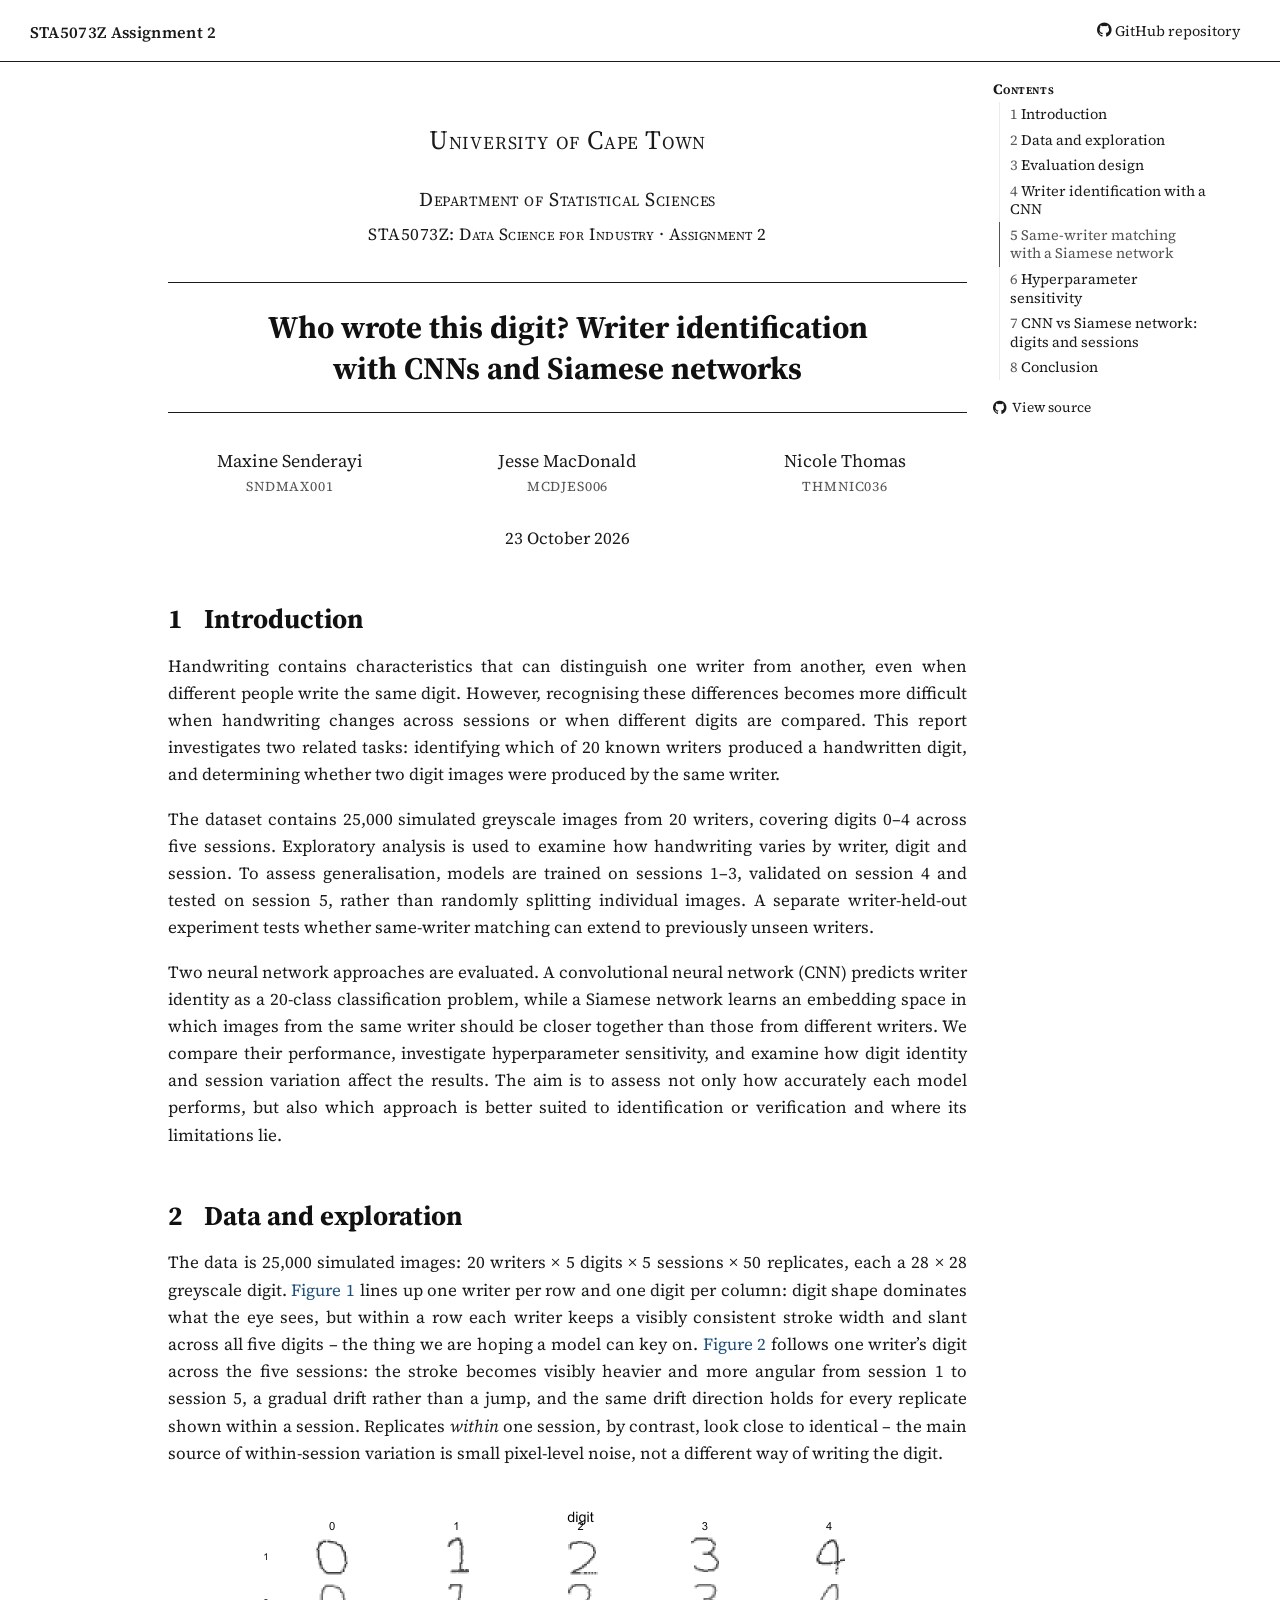
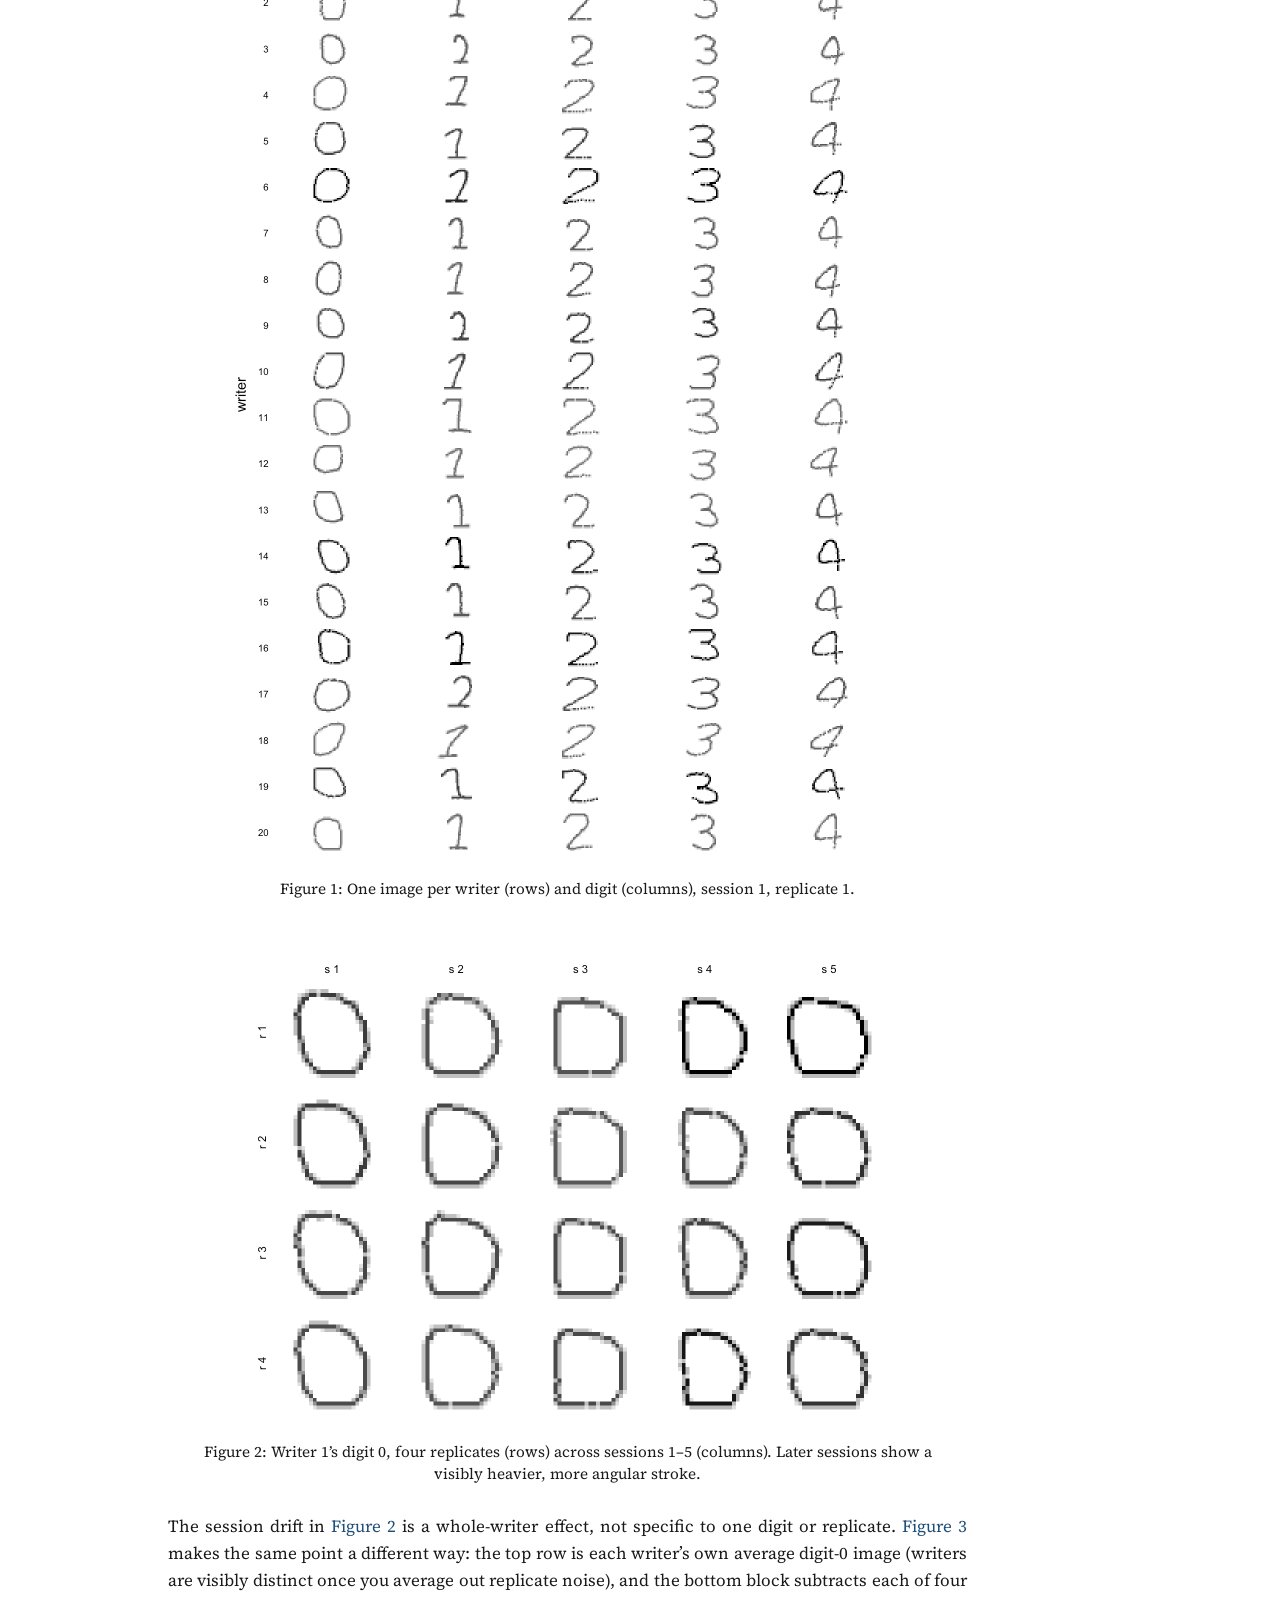
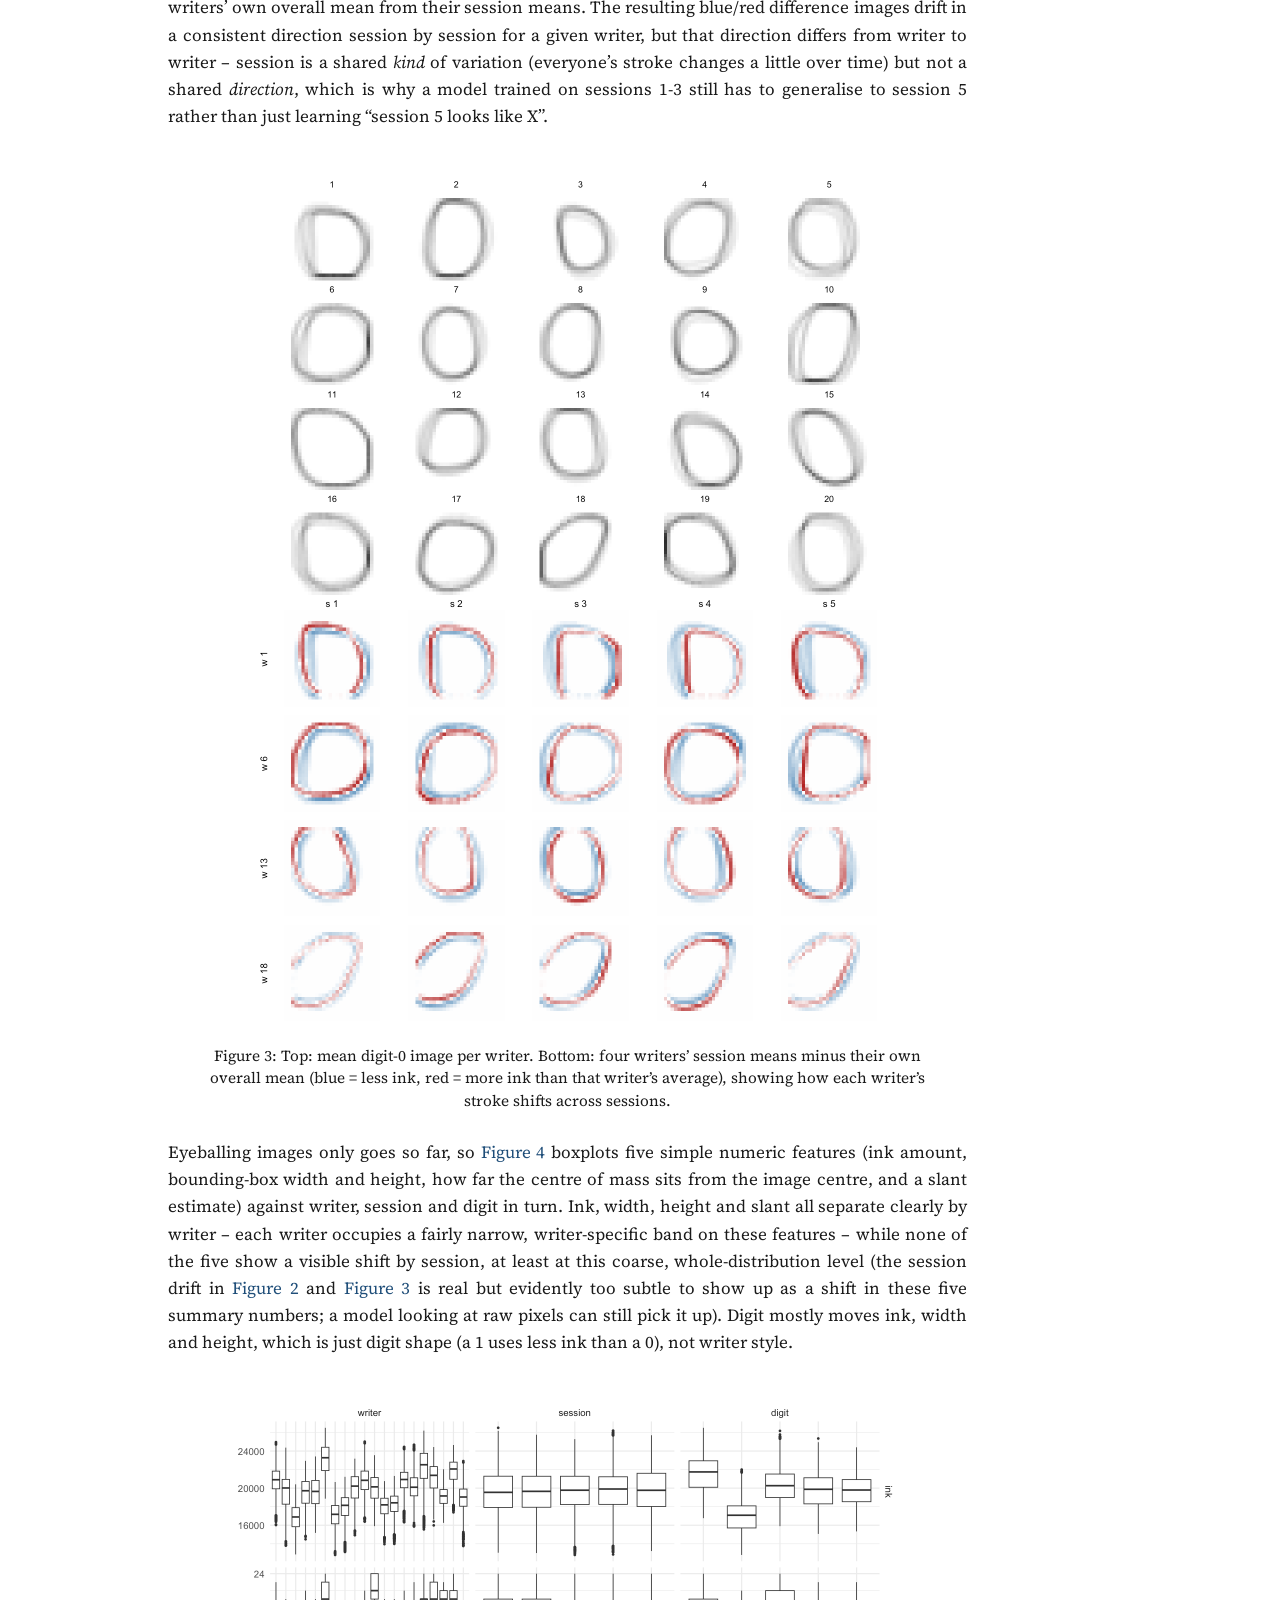
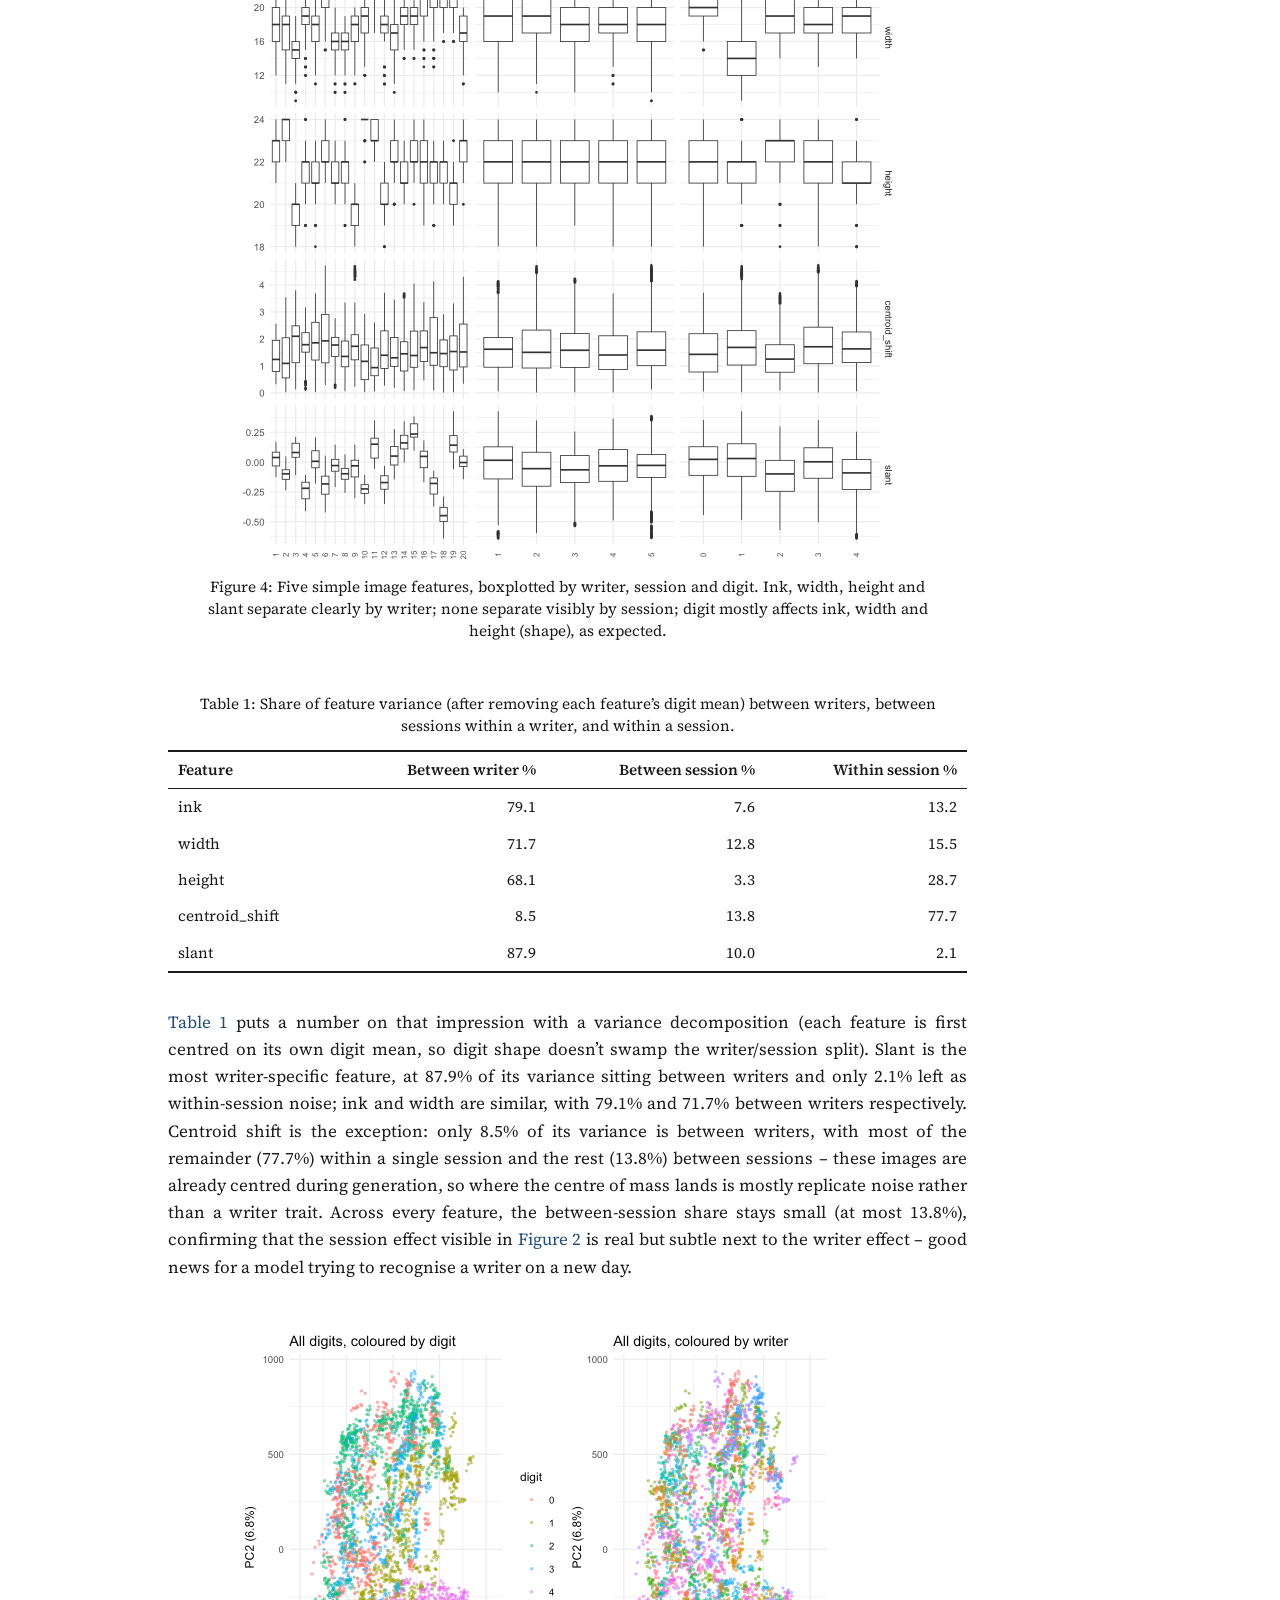
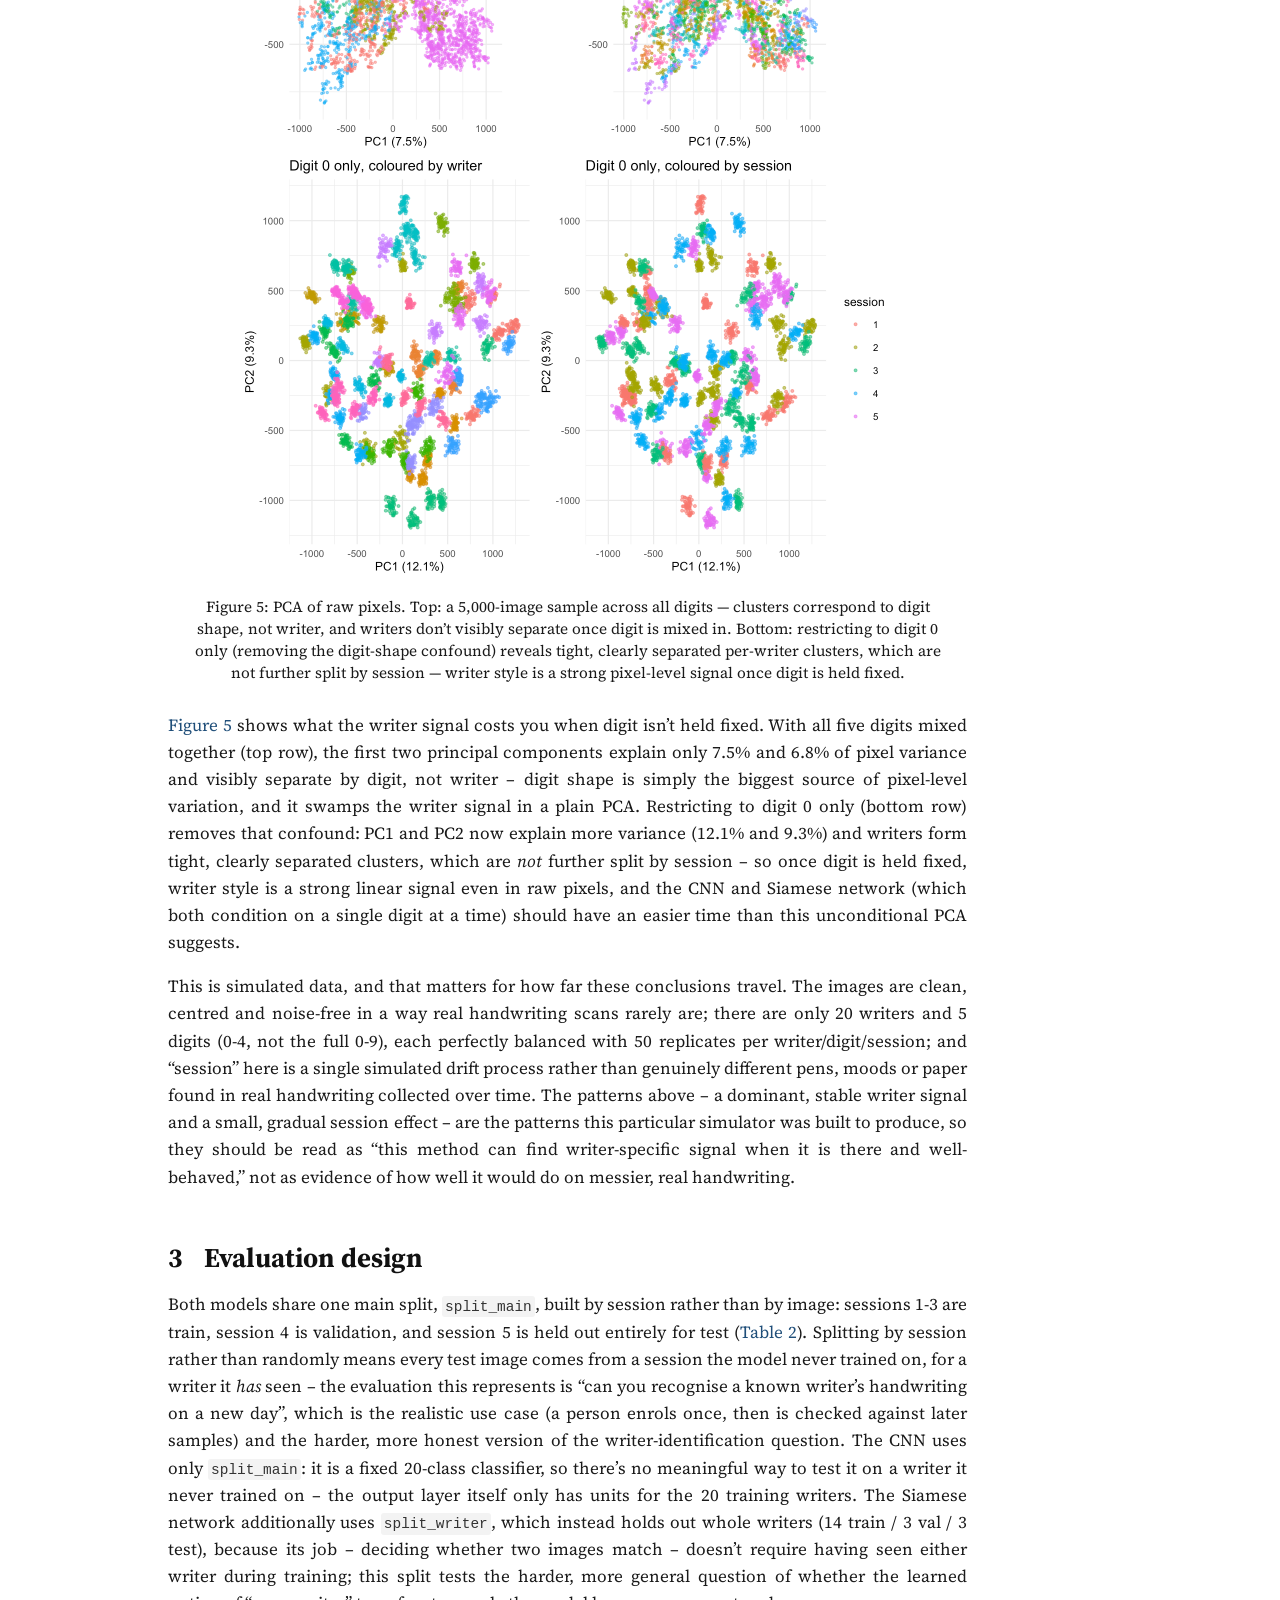
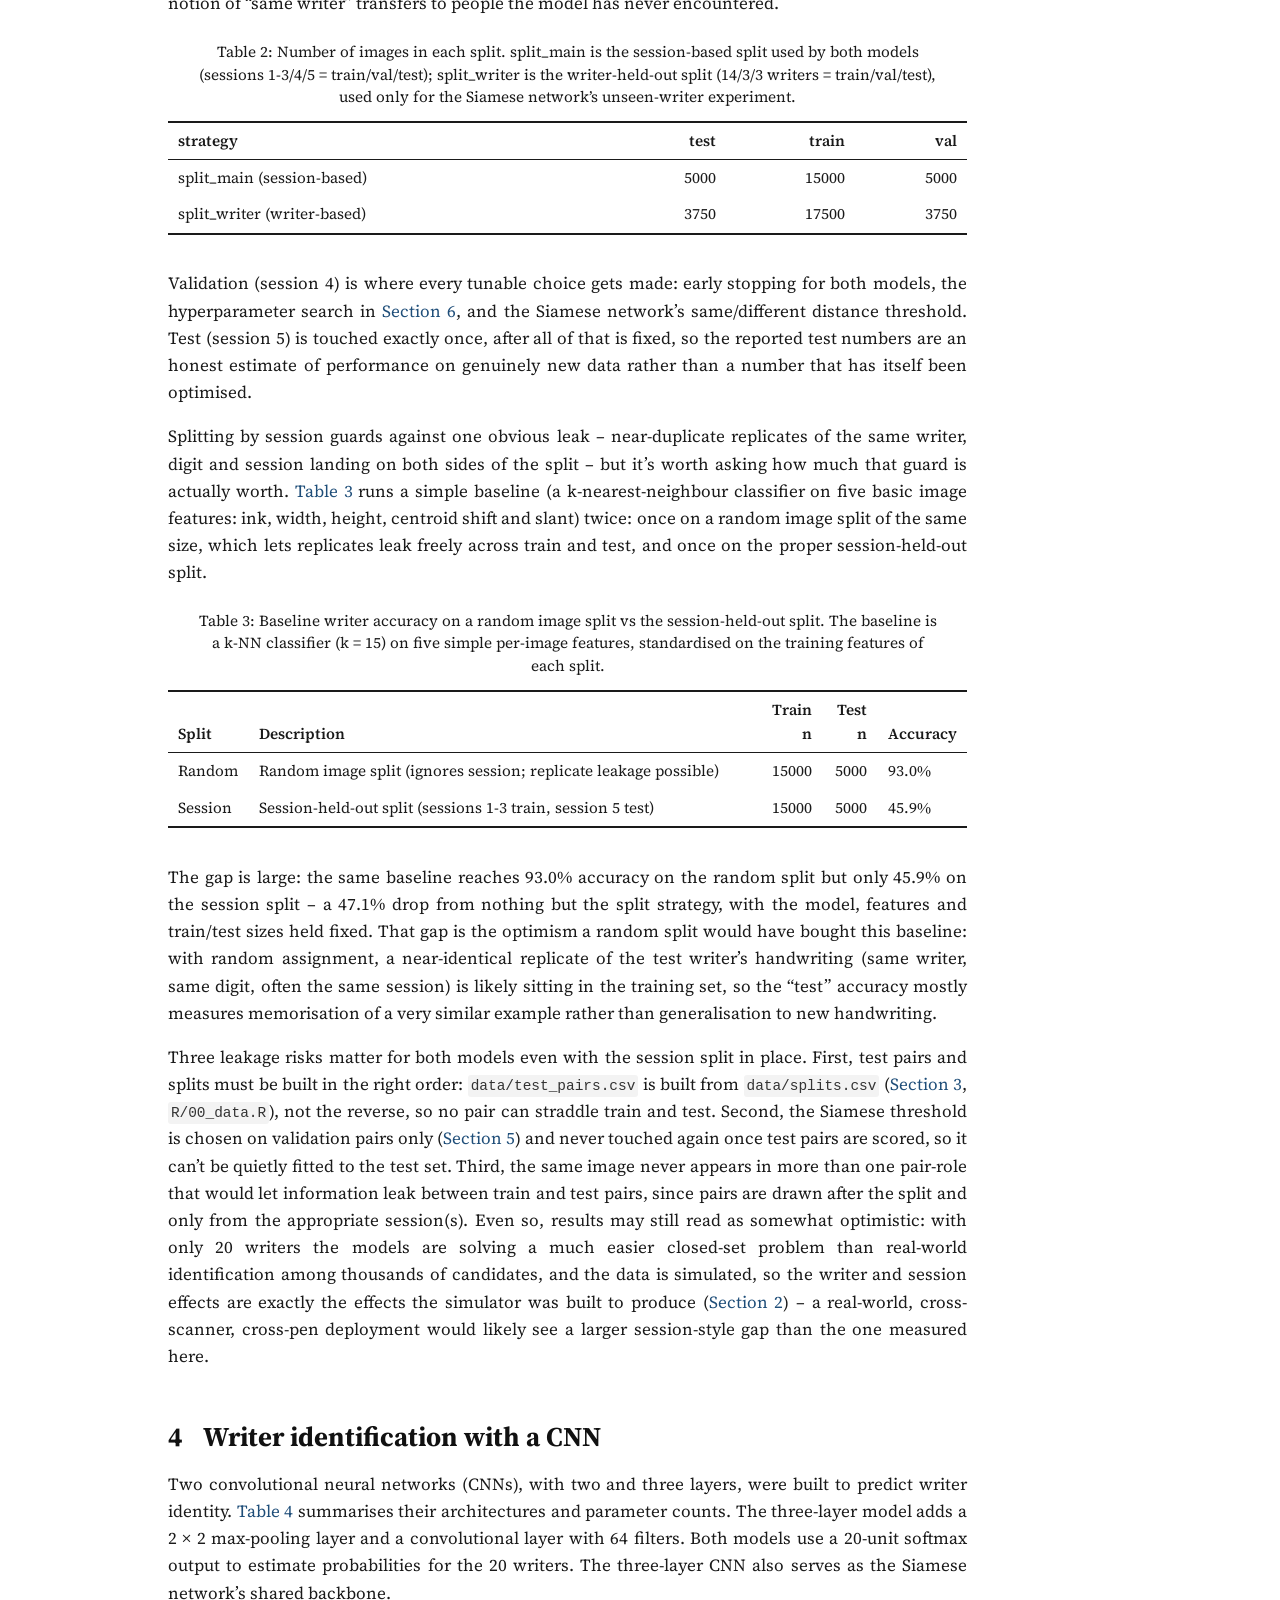
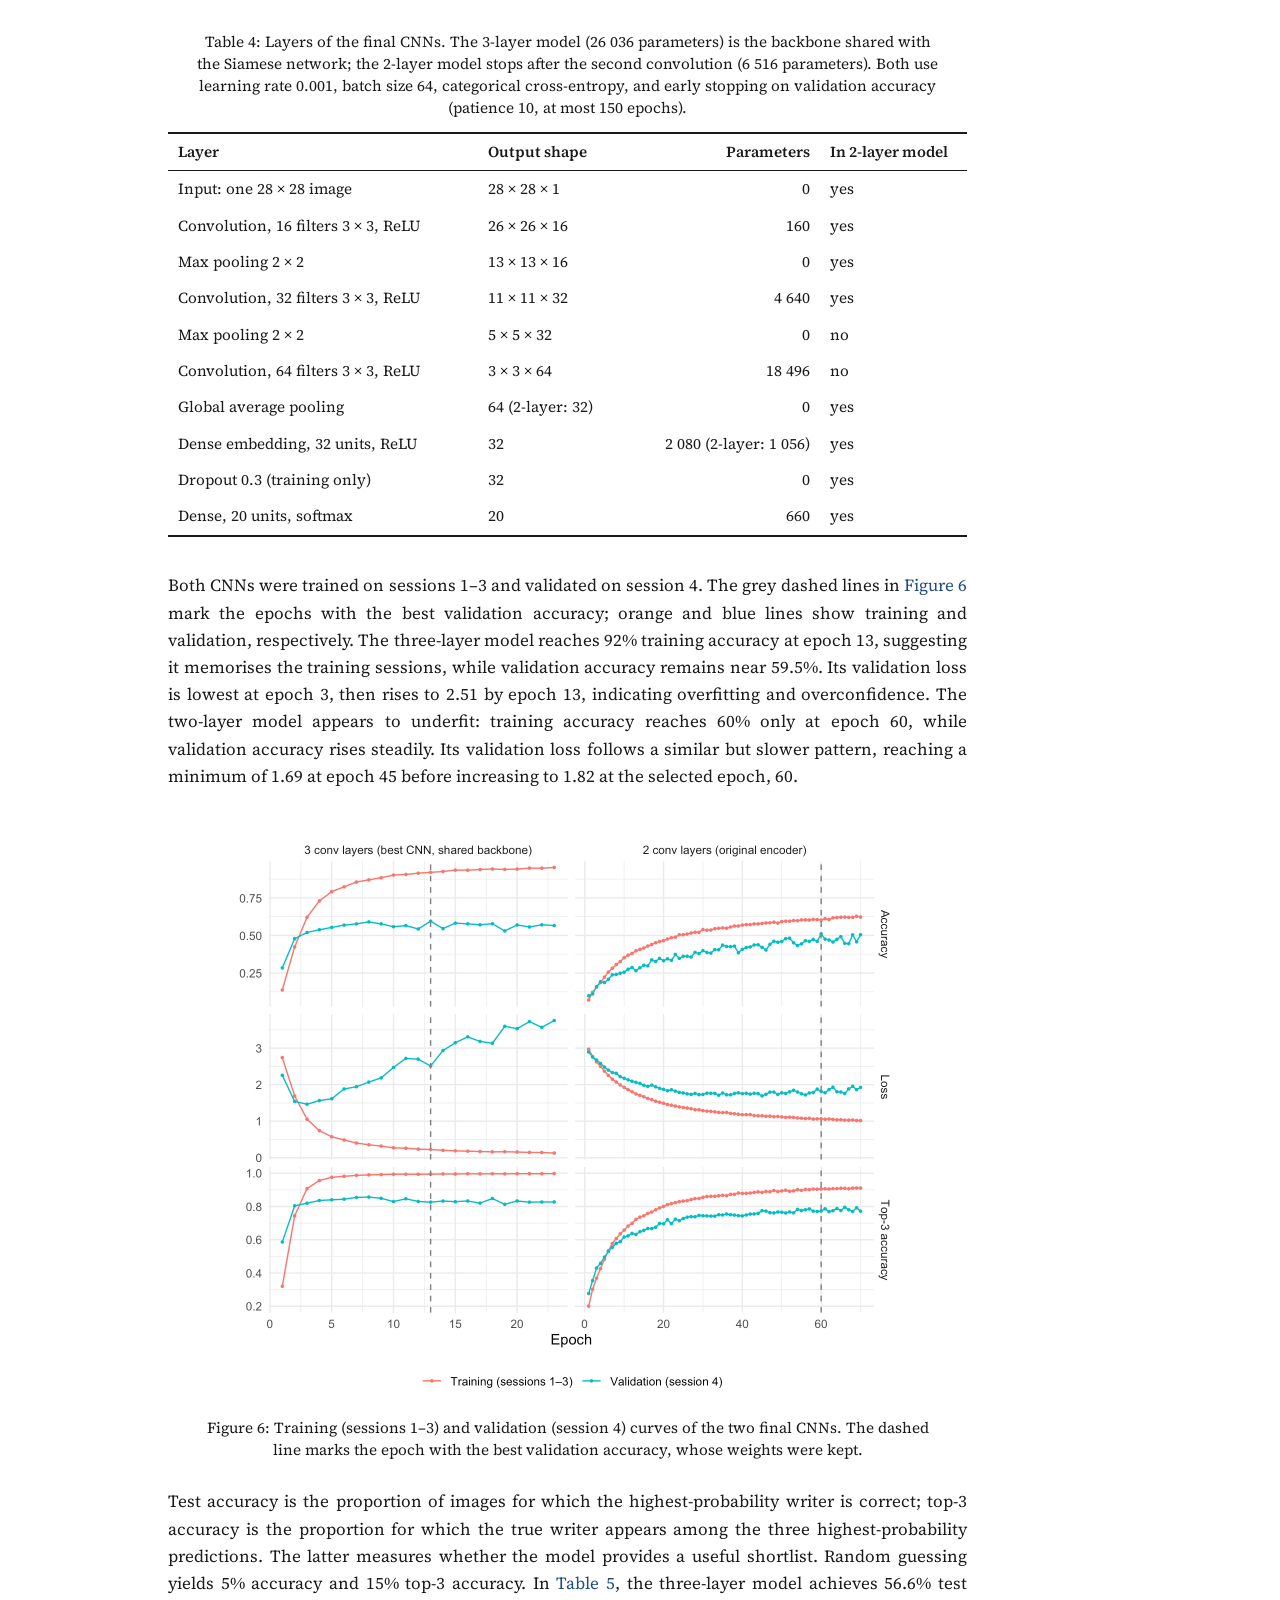
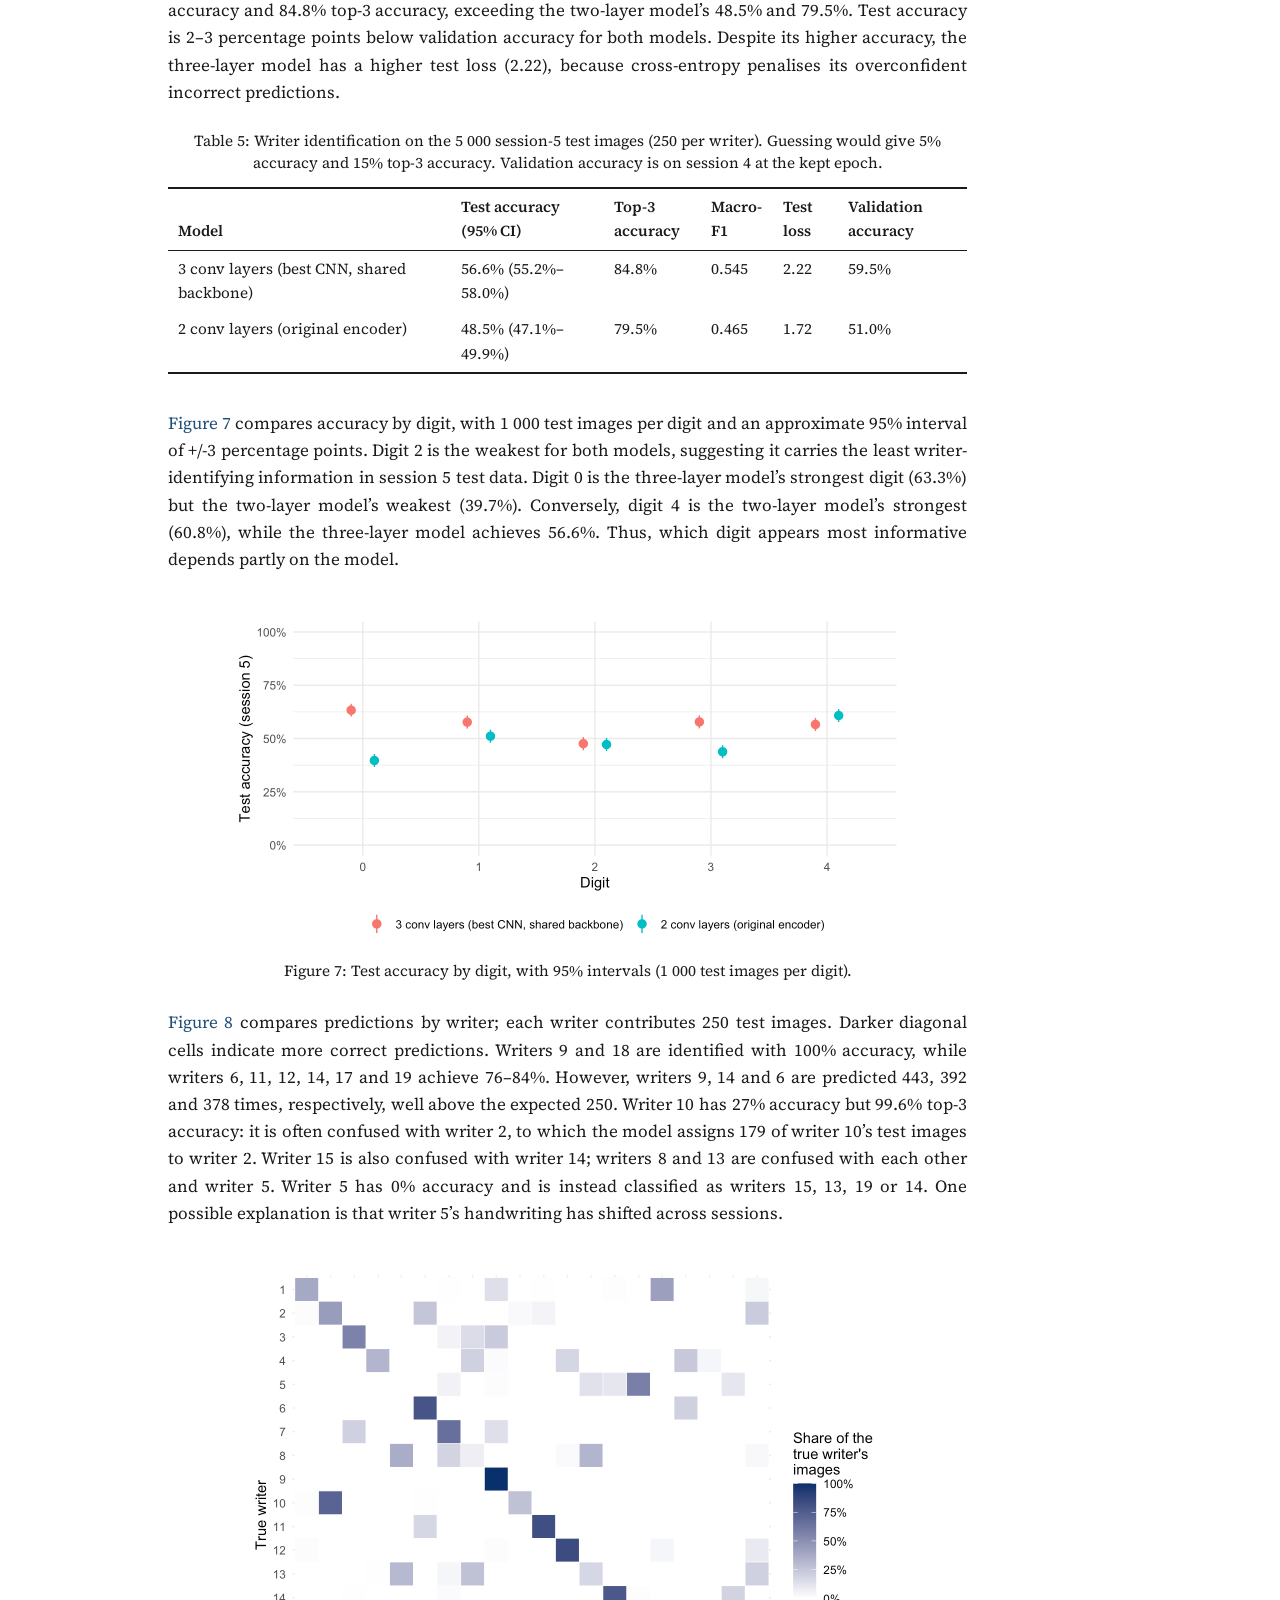
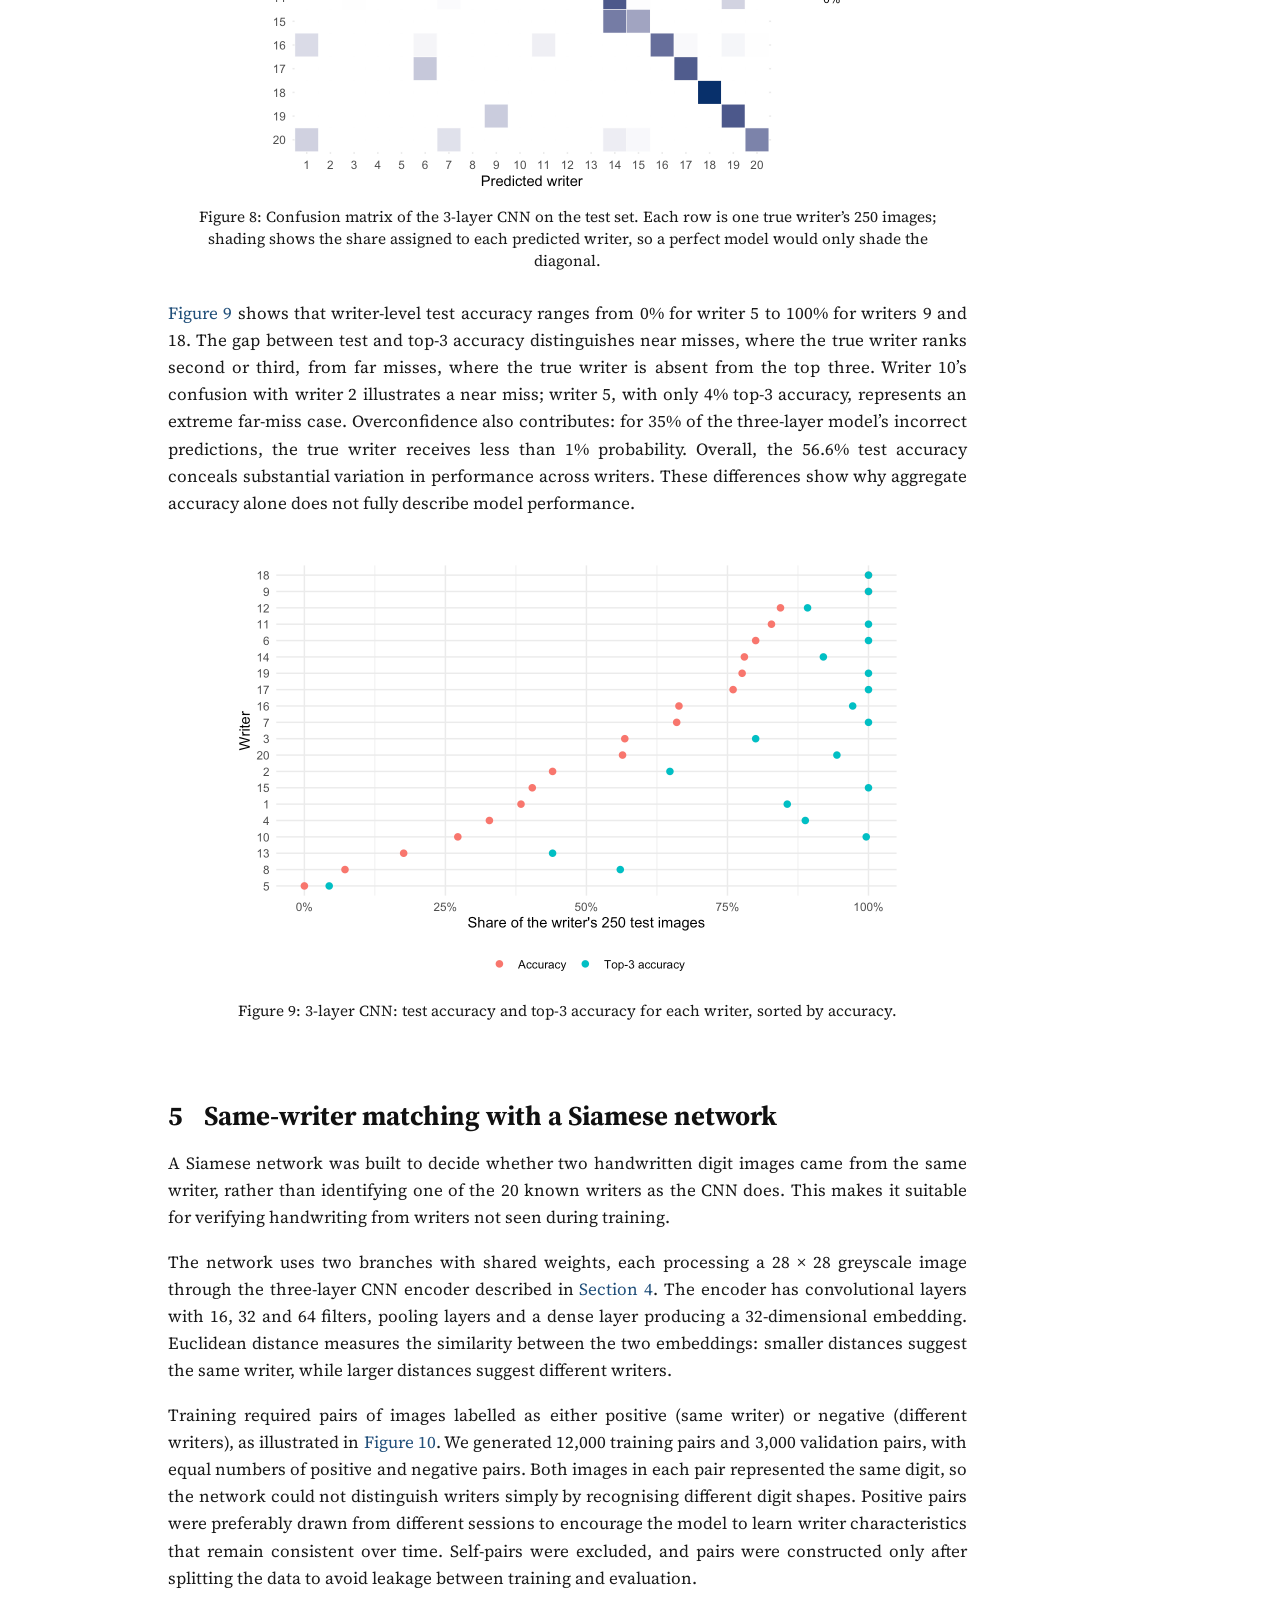
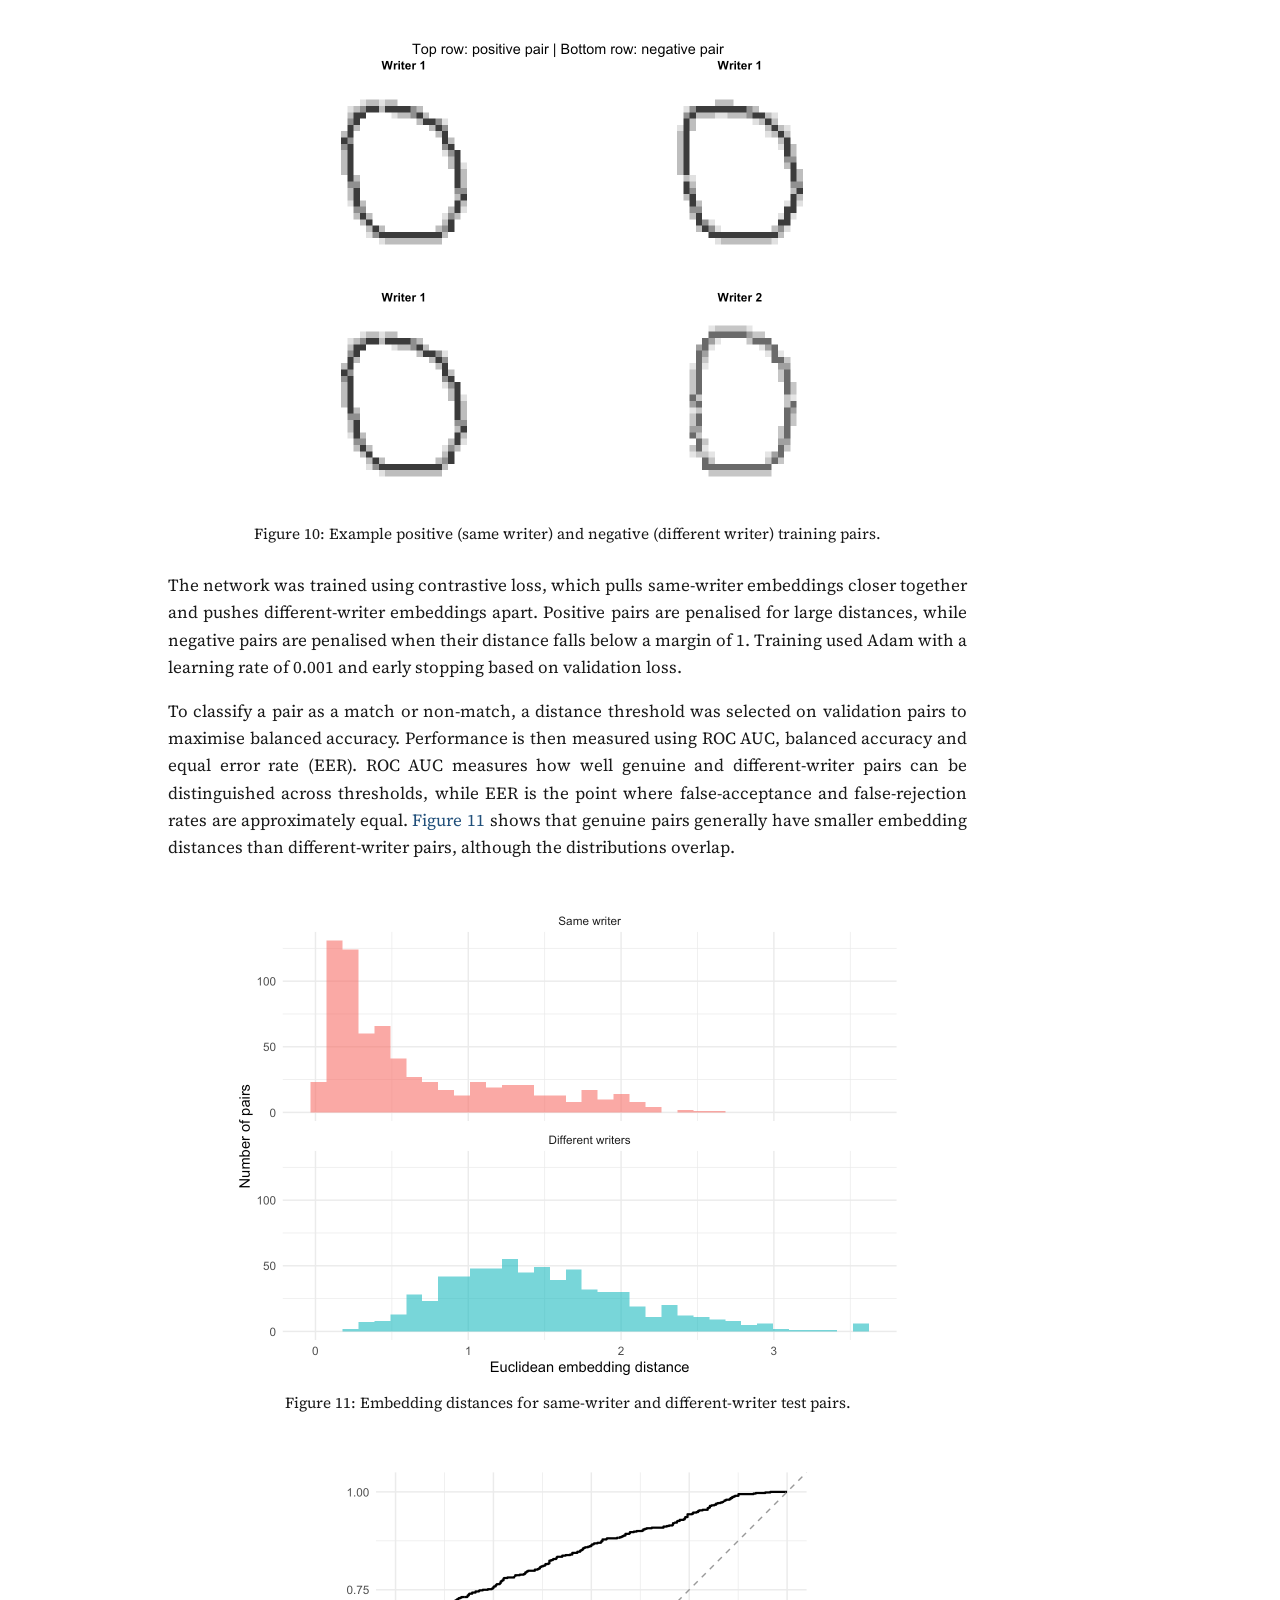
==== commit 06b1f284: "Plagiarism declaration heading, AI statement points to log, roles in submission.txt; render site" ====
--- a/docs/index.html
+++ b/docs/index.html
@@ -9,7 +9,7 @@
 <meta name="author" content="Maxine Senderayi">
 <meta name="author" content="Jesse MacDonald">
 <meta name="author" content="Nicole Thomas">
-<meta name="dcterms.date" content="2026-10-22">
+<meta name="dcterms.date" content="2026-10-23">
 
 <title>Who wrote this digit? Writer identification with CNNs and Siamese networks – STA5073Z Assignment 2</title>
 <style>
@@ -121,6 +121,7 @@
   </ul></li>
   <li><a href="#sec-conclusion" id="toc-sec-conclusion" class="nav-link" data-scroll-target="#sec-conclusion"><span class="header-section-number">8</span> Conclusion</a></li>
   
+  
   </ul>
 <div class="toc-actions"><ul class="collapse"><li><a href="https://github.com/Maxinechiedza/ds4i_assignment2/blob/main/index.qmd" class="toc-action"><i class="bi bi-github"></i>View source</a></li></ul></div></nav>
     </div>
@@ -151,7 +152,7 @@
       </div>
 </div>
 
-<p class="report-date date">22 October 2026</p>
+<p class="report-date date">23 October 2026</p>
 
 </header>
 
@@ -1260,9 +1261,12 @@
 </section>
 
 
-<div id="quarto-appendix" class="default"><section id="ai-use-statement" class="level1 appendix" data-number="9"><h2 class="anchored quarto-appendix-heading"><span class="header-section-number">9</span> AI use statement</h2><div class="quarto-appendix-contents">
-
-<p>Condensed from the dated log in <a href="https://github.com/Maxinechiedza/ds4i_assignment2/blob/main/AI_USE_LOG.md"><code>AI_USE_LOG.md</code></a> in the repository.</p>
+
+<div id="quarto-appendix" class="default"><section id="plagiarism-declaration" class="level1 appendix" data-number="9"><h2 class="anchored quarto-appendix-heading"><span class="header-section-number">9</span> Plagiarism declaration</h2><div class="quarto-appendix-contents">
+
+</div></section><section id="ai-use-statement" class="level1 appendix" data-number="10"><h2 class="anchored quarto-appendix-heading"><span class="header-section-number">10</span> AI use statement</h2><div class="quarto-appendix-contents">
+
+<p>For each of the nine tasks in the brief, we record: the tool used, what it was used for, how its output was checked, and roughly how much of what it produced was used as-is versus rewritten. A full, dated log of every individual interaction is kept in <a href="https://github.com/Maxinechiedza/ds4i_assignment2/blob/main/AI_USE_LOG.md"><code>AI_USE_LOG.md</code></a> in the project repository; this table summarises it per task.</p>
 <table class="caption-top table">
 <colgroup>
 <col style="width: 12%">
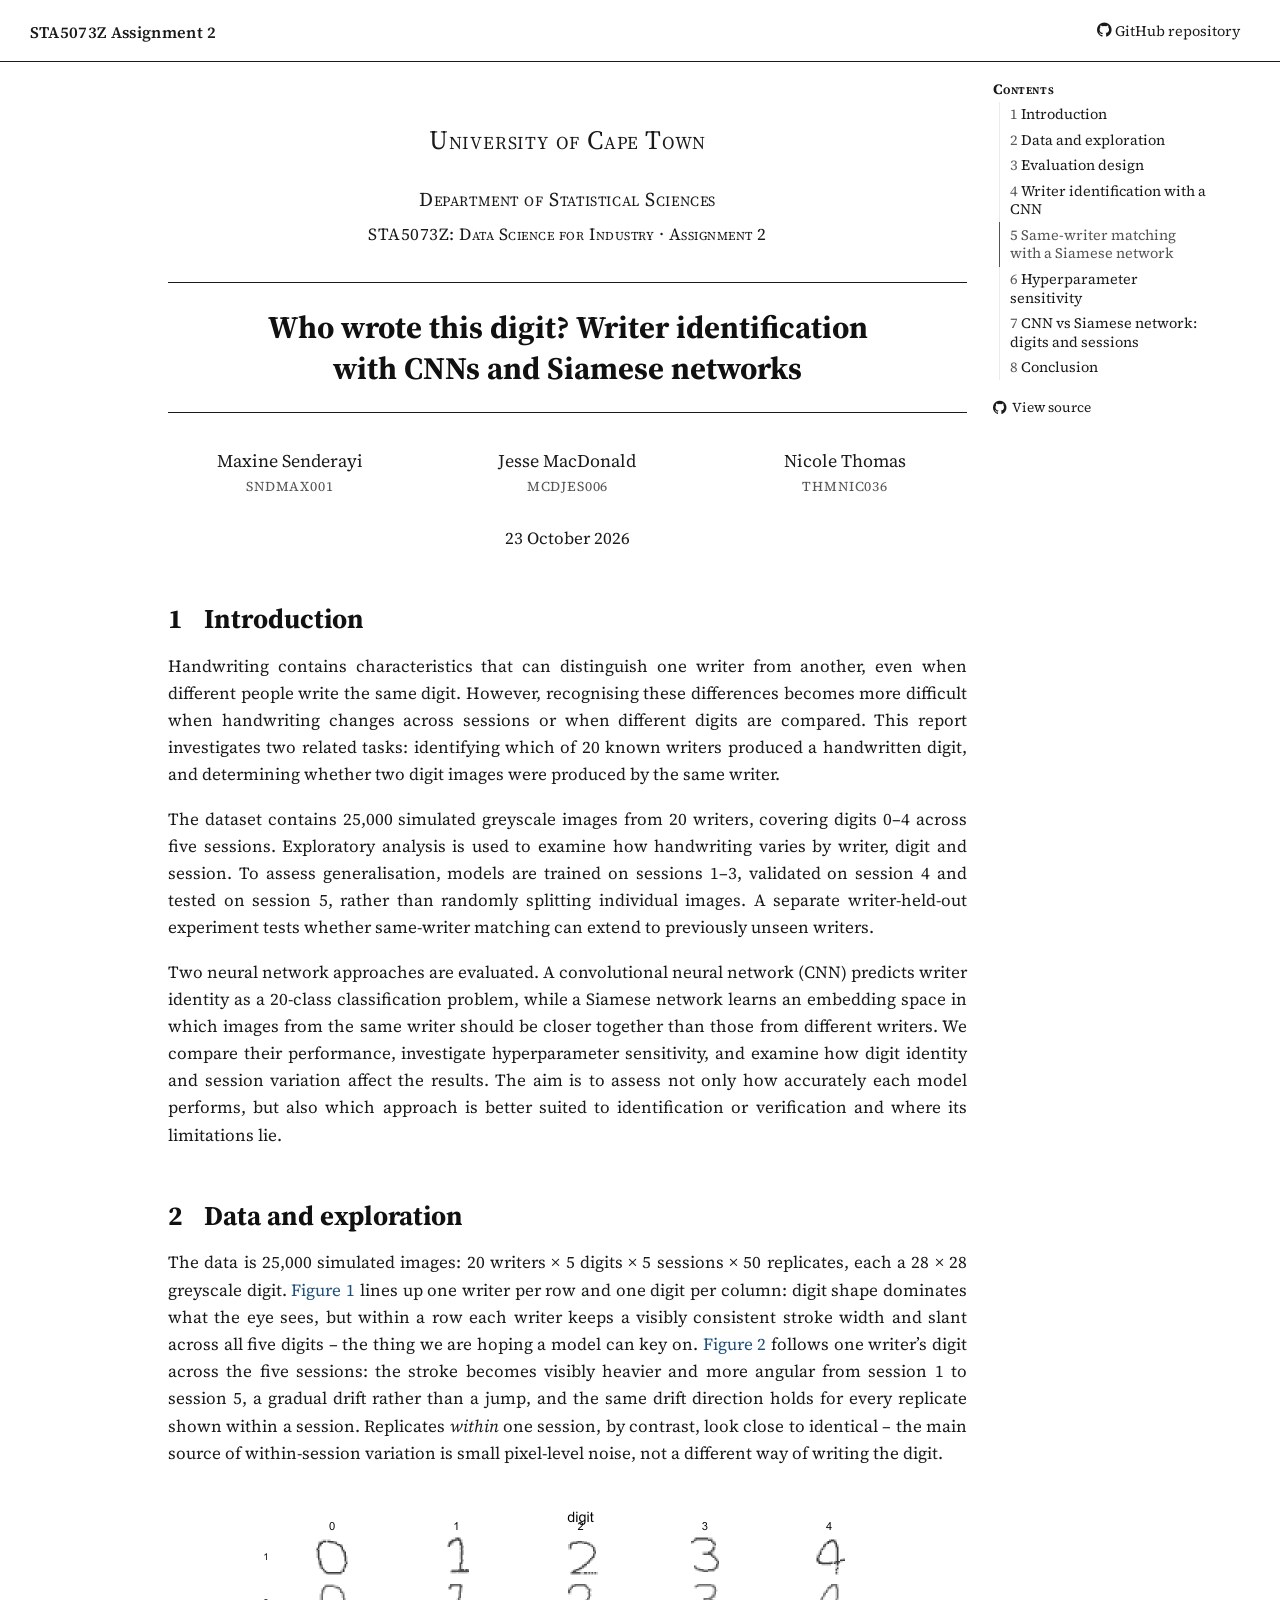
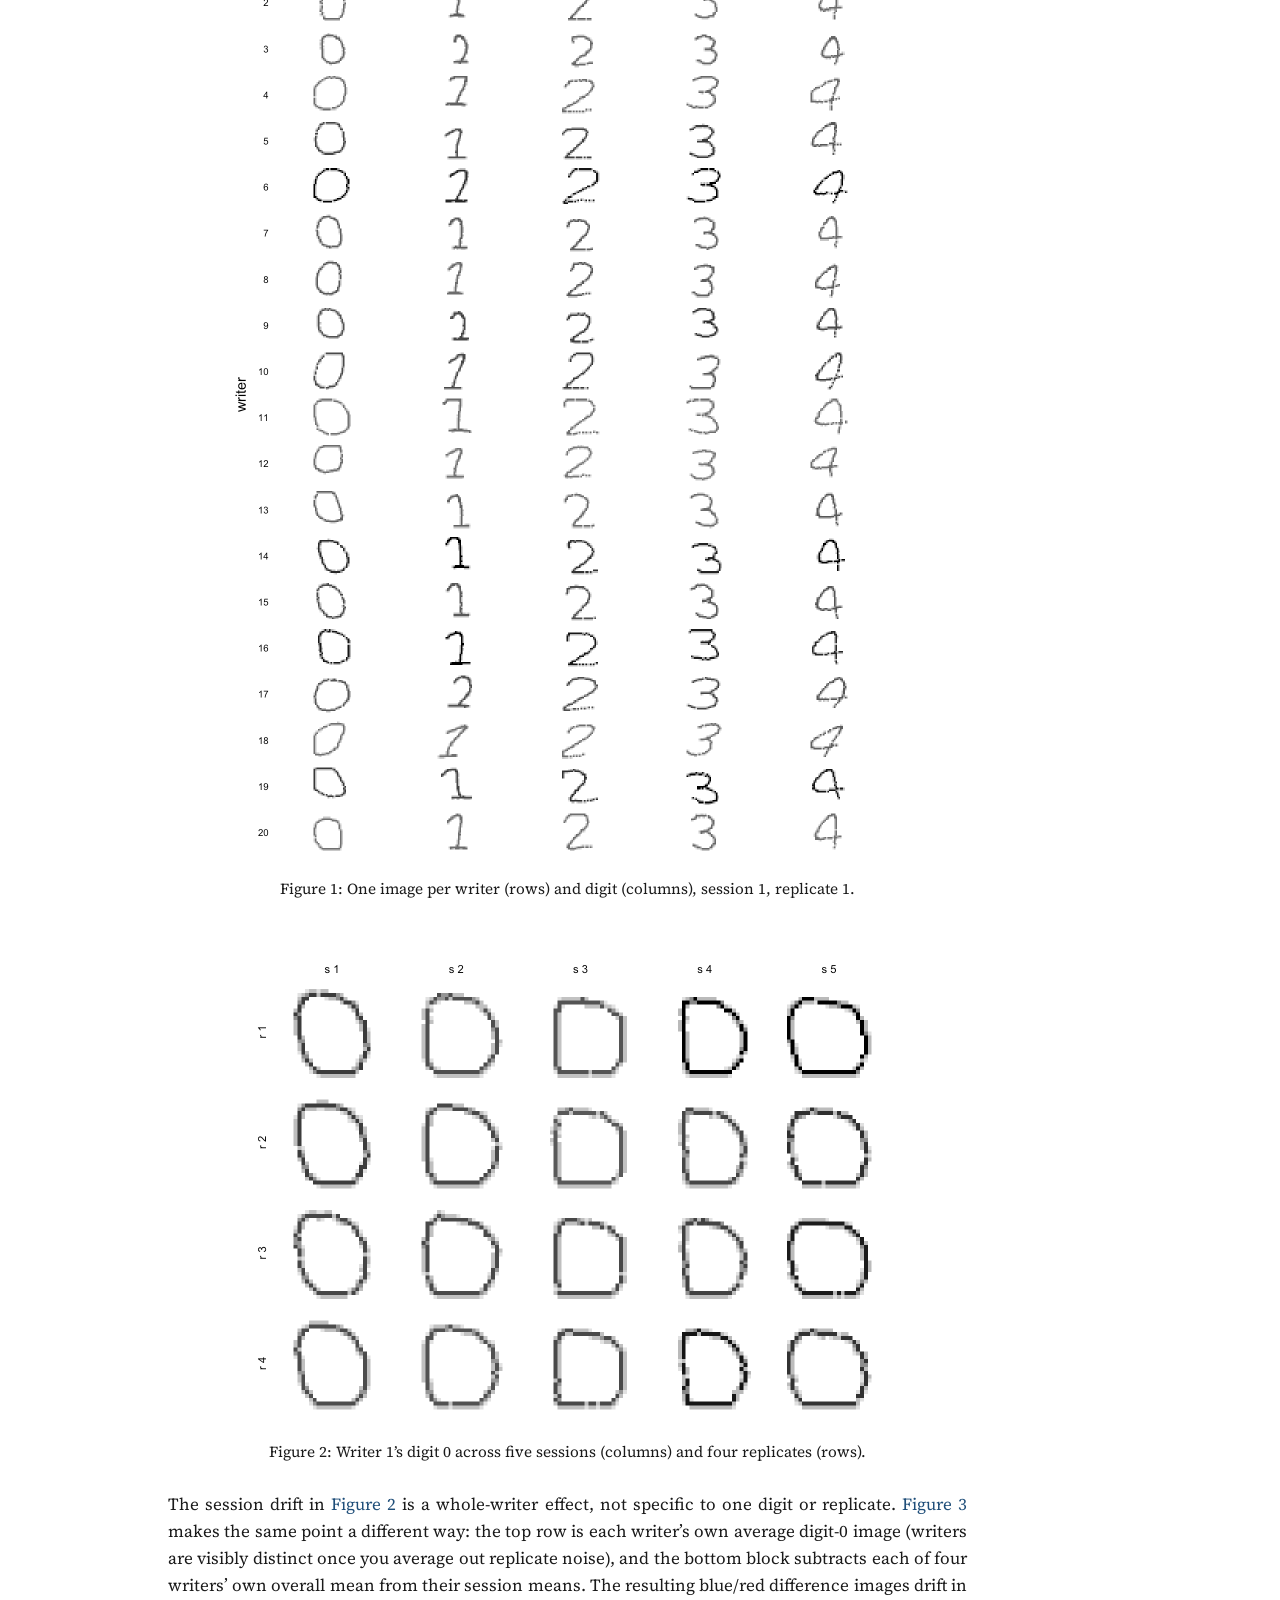
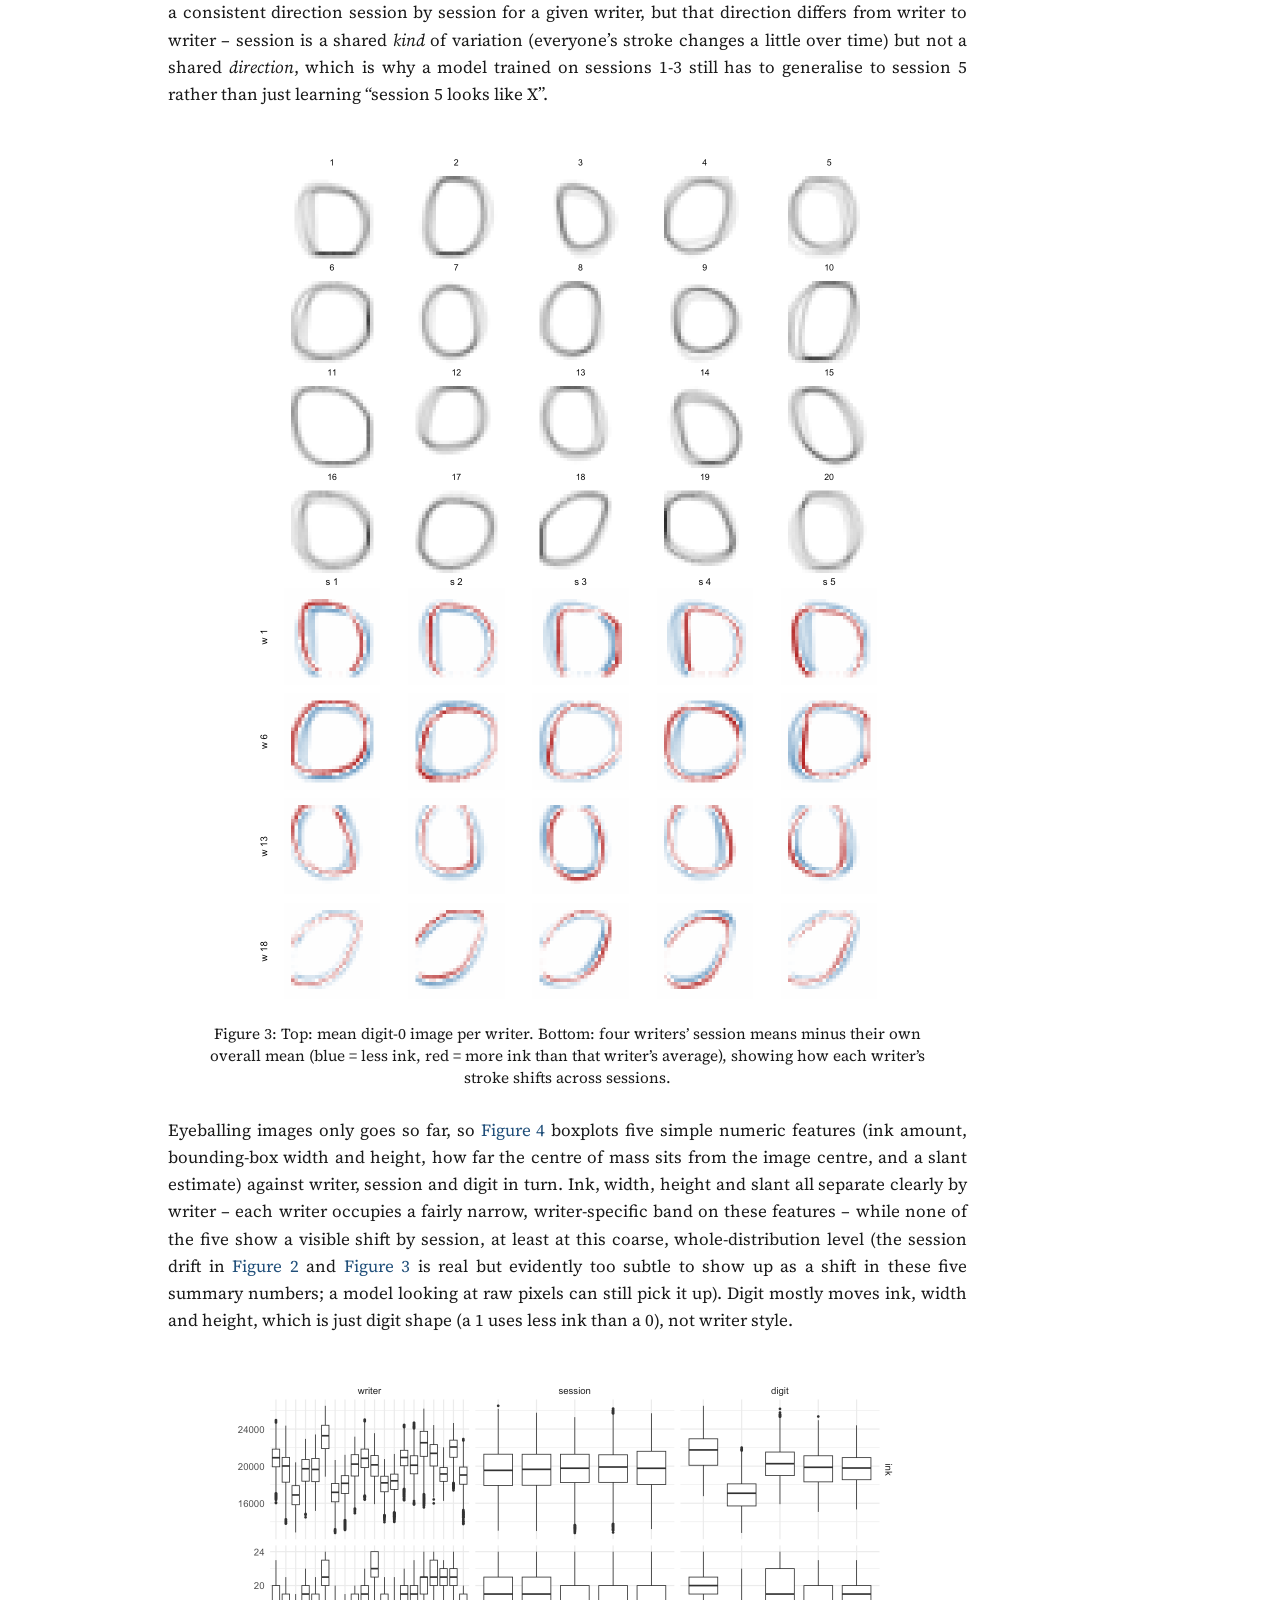
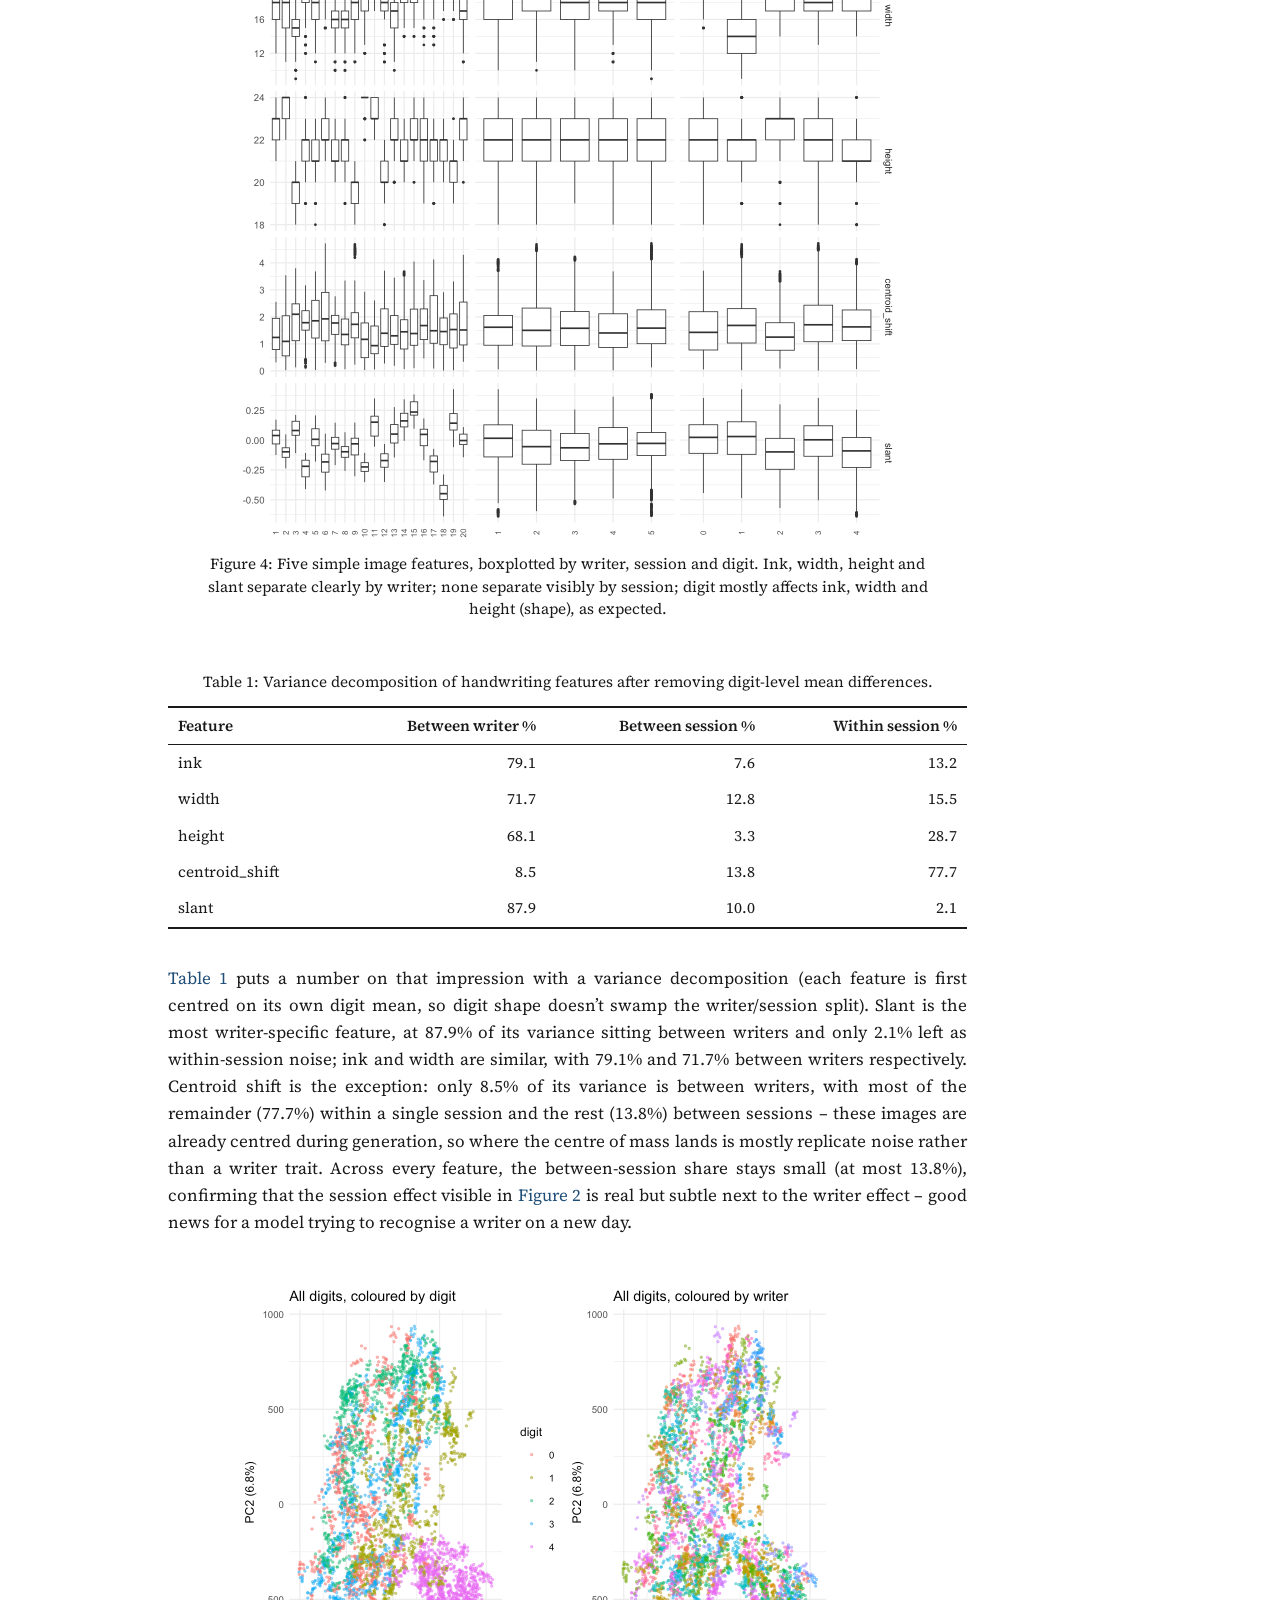
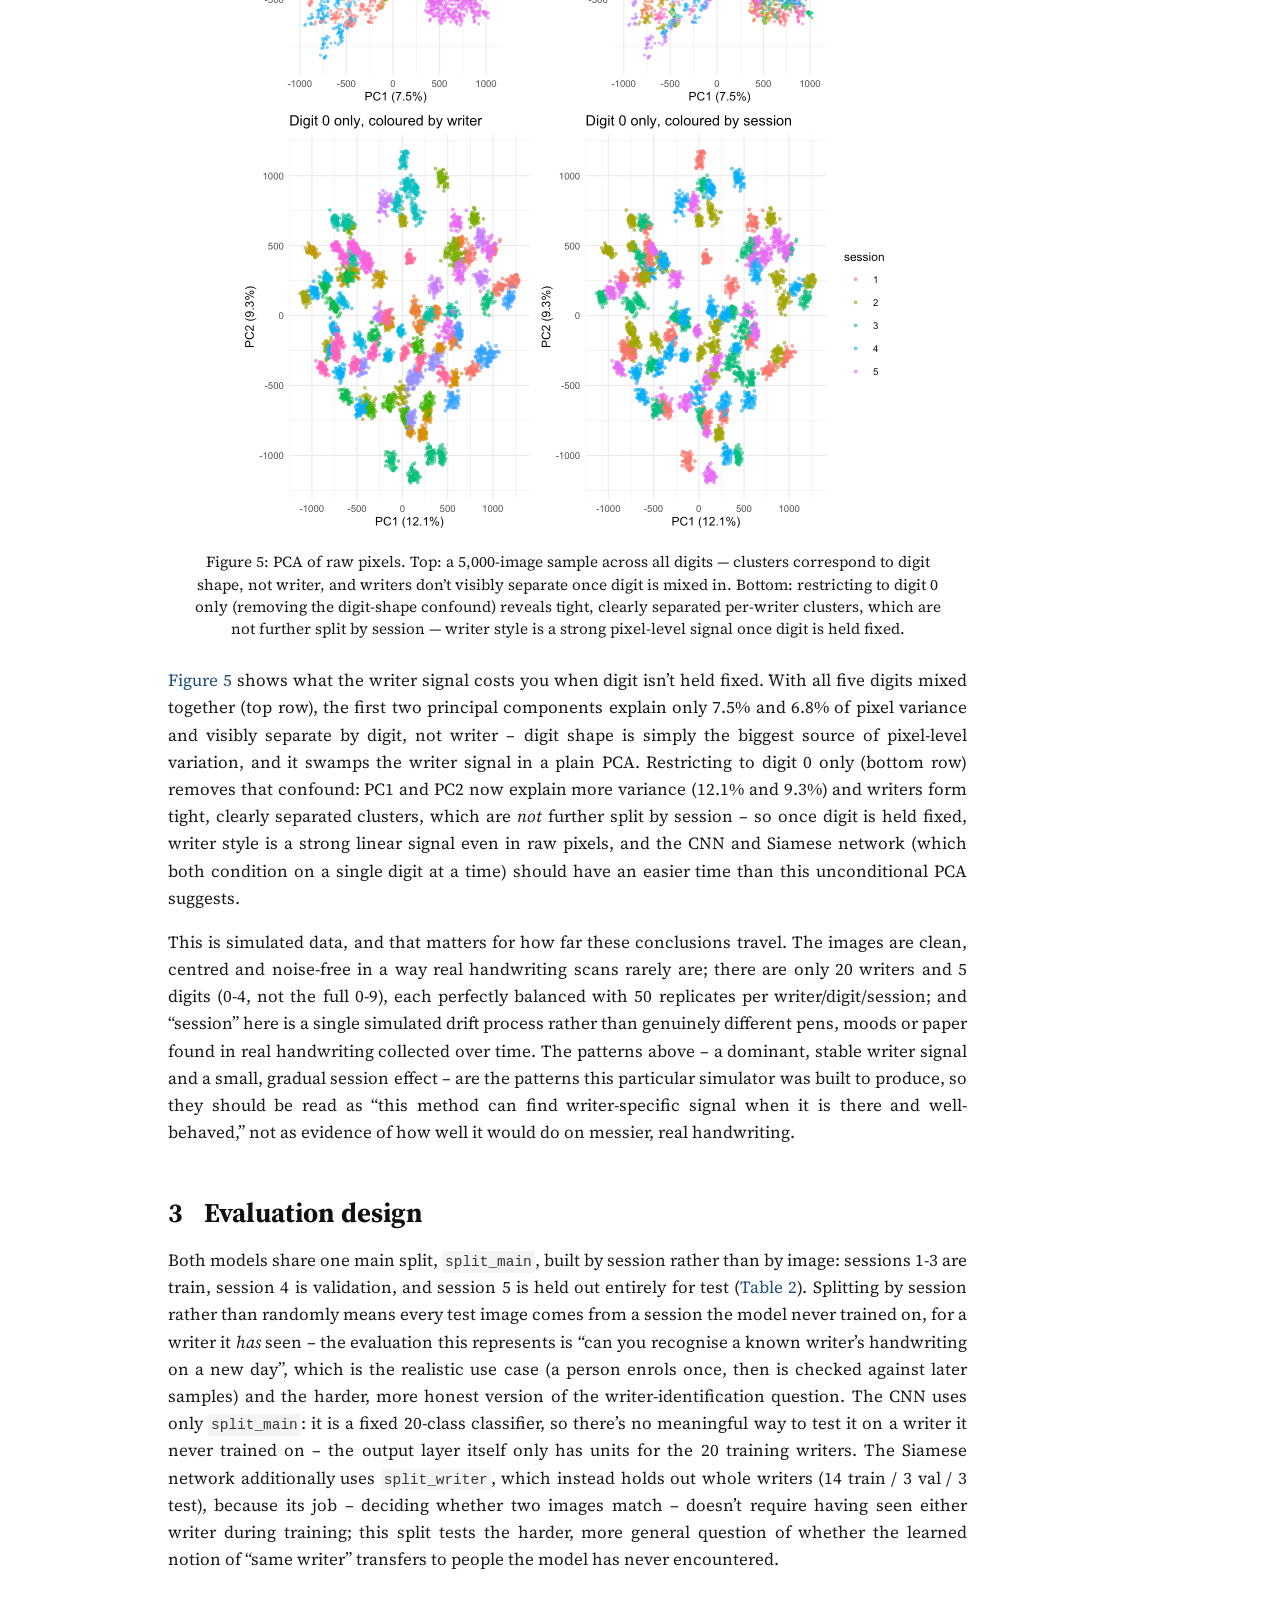
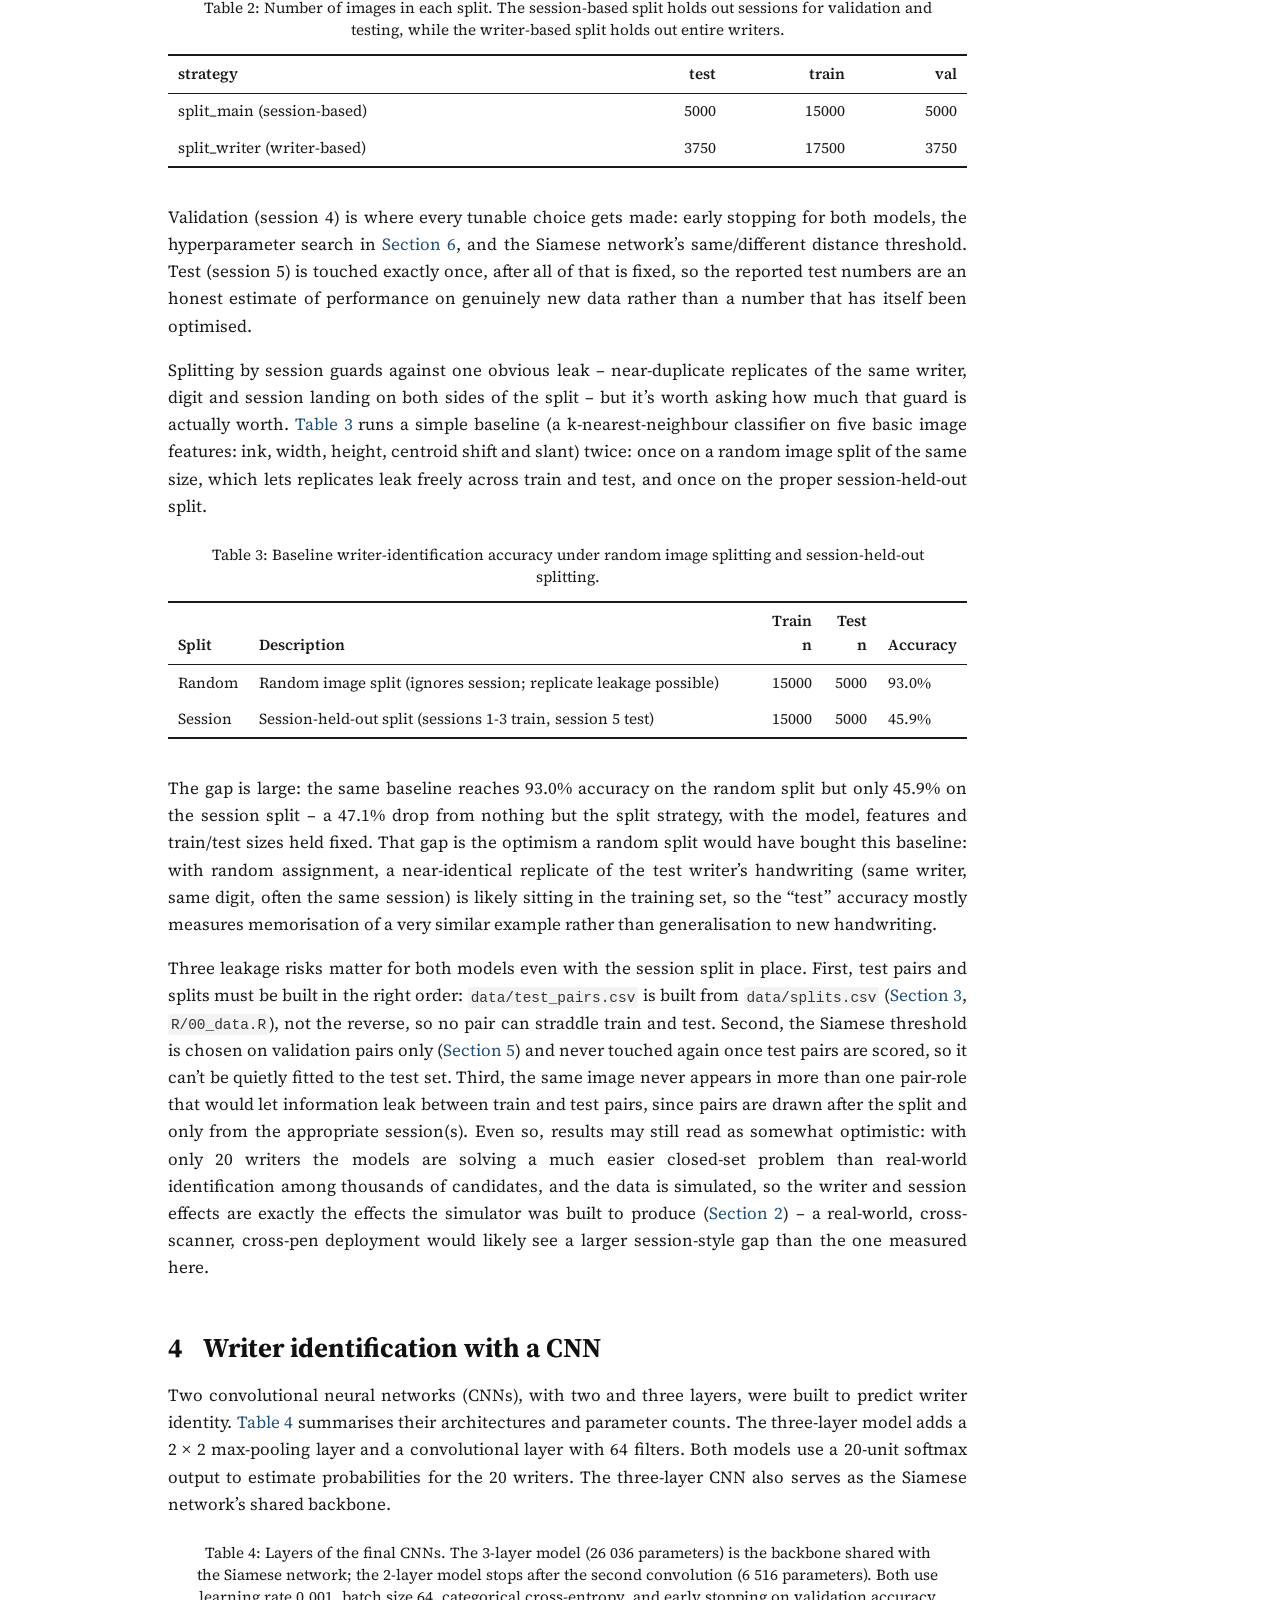
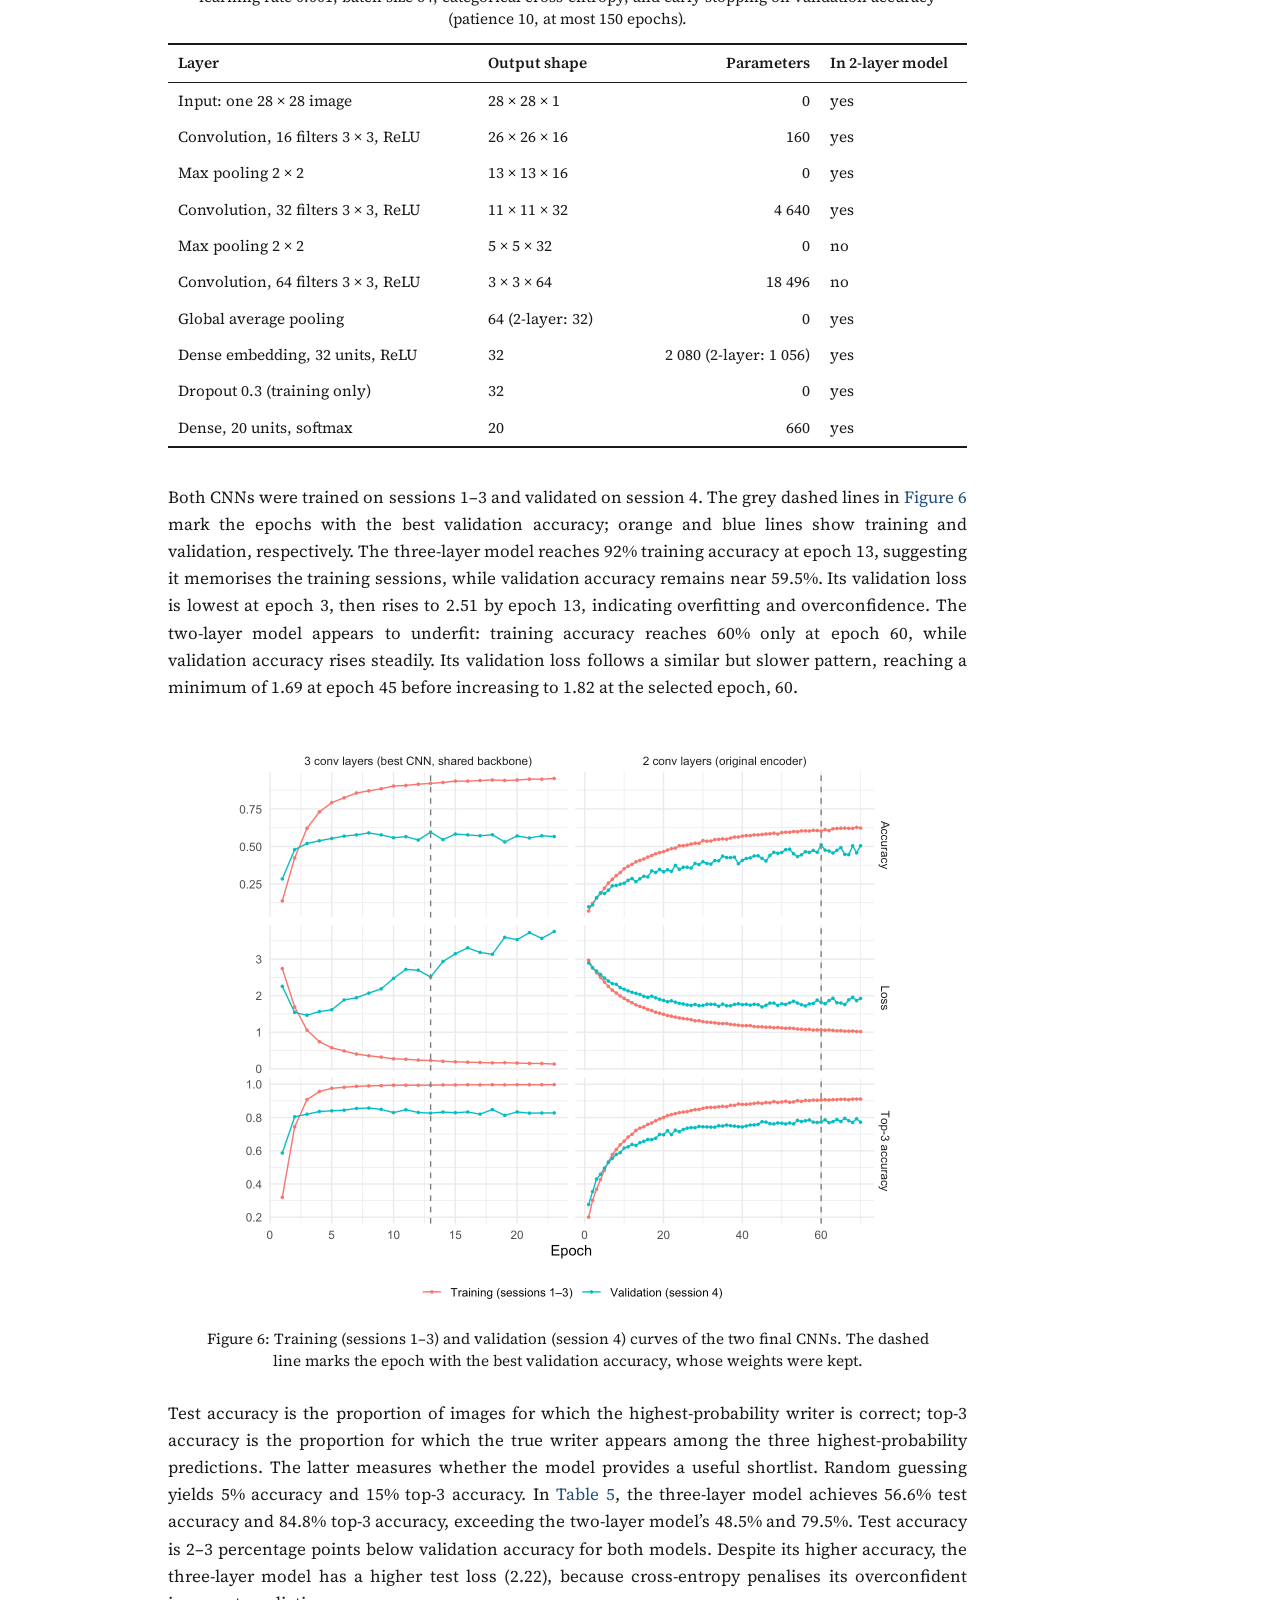
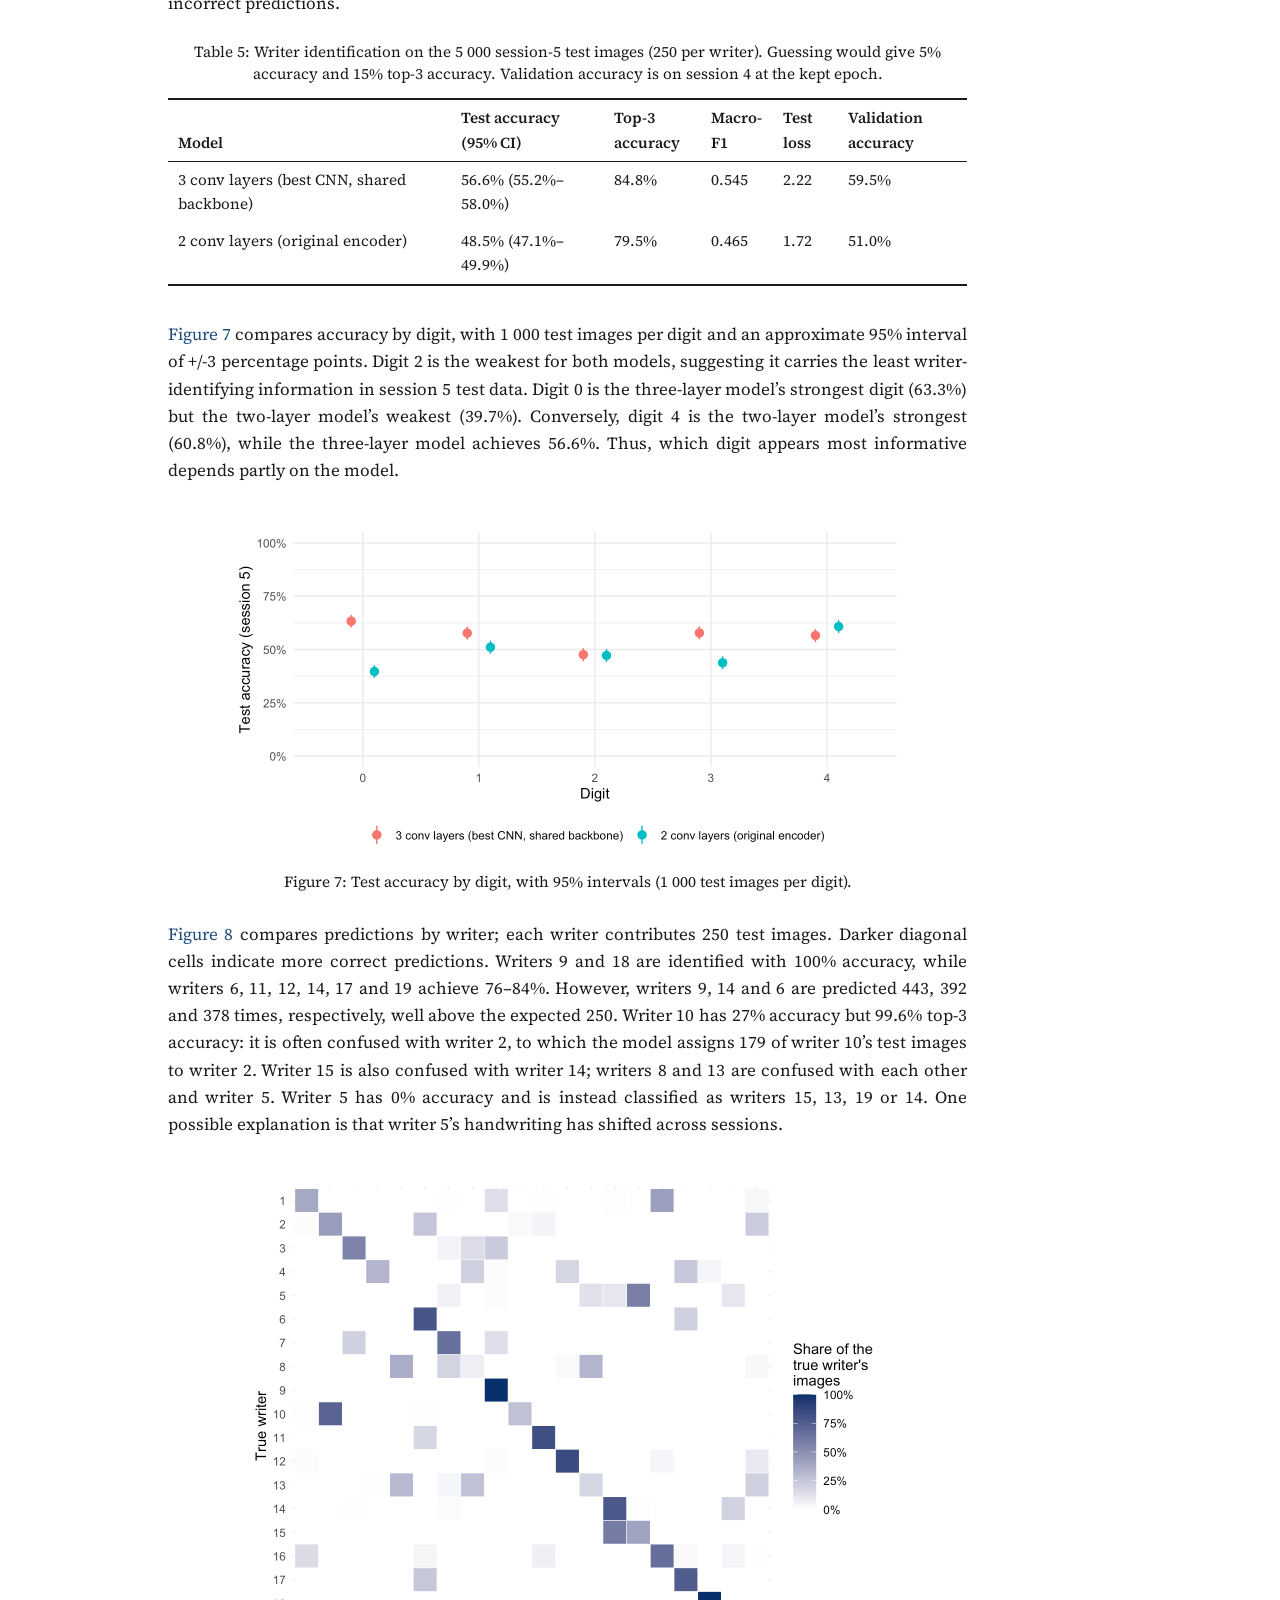
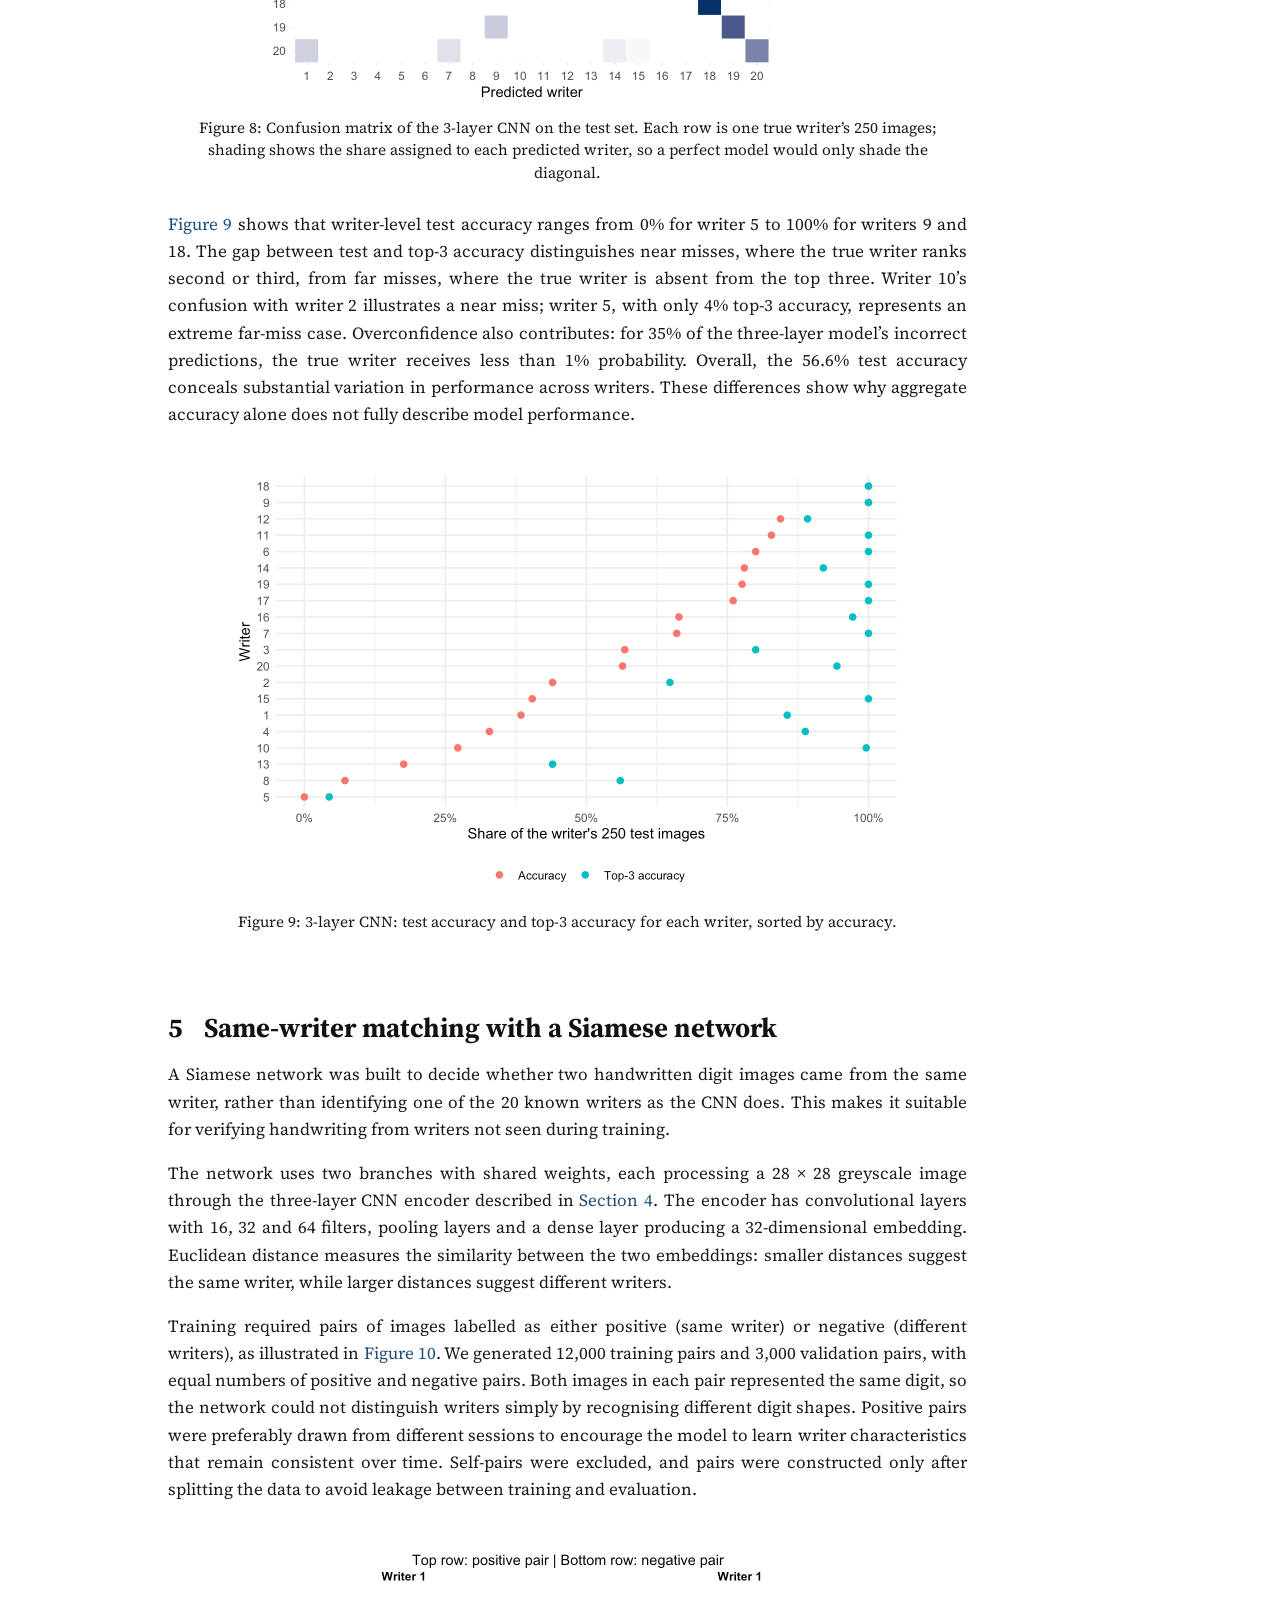
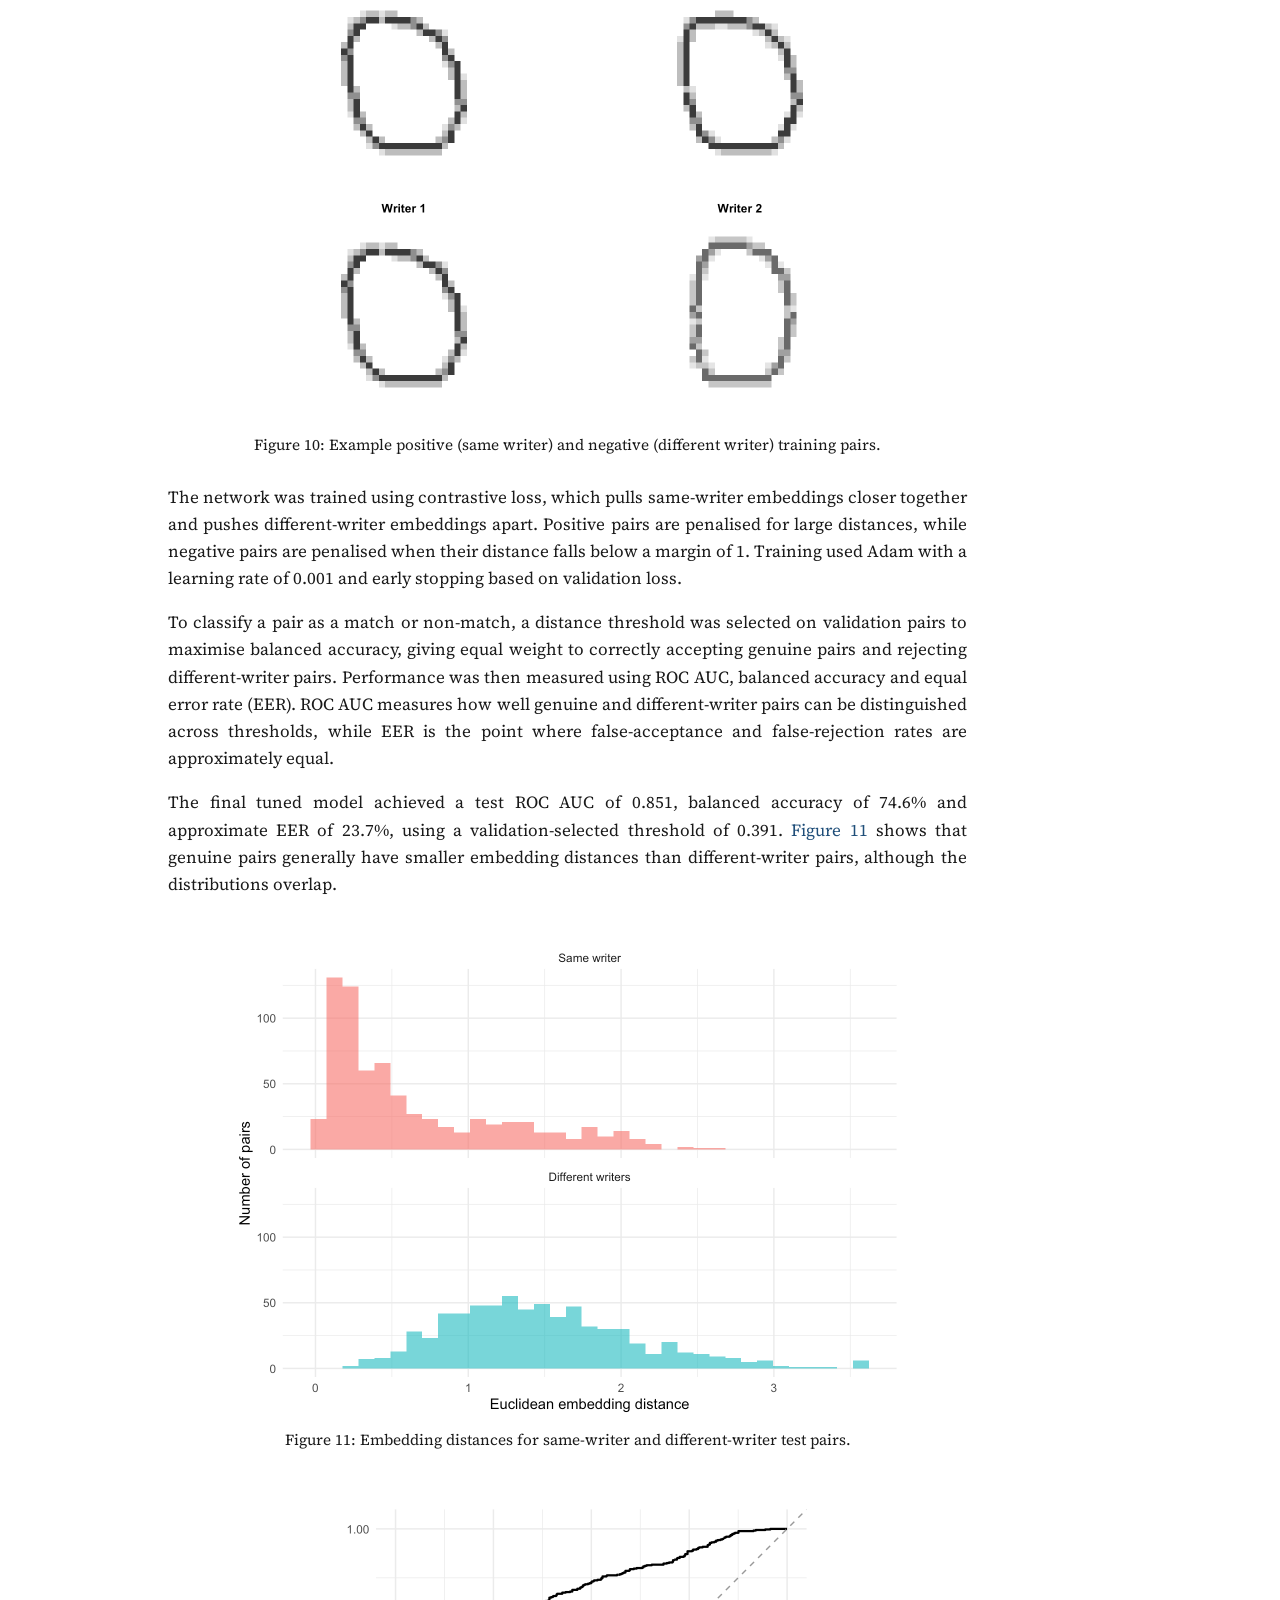
==== commit 04a24d36: "Restore current CNN sections and captions, per-person AI table; render site" ====
--- a/docs/index.html
+++ b/docs/index.html
@@ -188,7 +188,7 @@
 <img src="index_files/figure-html/fig-eda-sessions-1.png" class="img-fluid figure-img" width="672">
 </div>
 <figcaption class="quarto-float-caption-bottom quarto-float-caption quarto-float-fig" id="fig-eda-sessions-caption-0ceaefa1-69ba-4598-a22c-09a6ac19f8ca">
-Figure&nbsp;2: Writer 1’s digit 0, four replicates (rows) across sessions 1–5 (columns). Later sessions show a visibly heavier, more angular stroke.
+Figure&nbsp;2: Writer 1’s digit 0 across five sessions (columns) and four replicates (rows).
 </figcaption>
 </figure>
 </div>
@@ -228,7 +228,7 @@
 <div id="tbl-eda-variance" class="cell quarto-float quarto-figure quarto-figure-center anchored">
 <figure class="quarto-float quarto-float-tbl figure">
 <figcaption class="quarto-float-caption-top quarto-float-caption quarto-float-tbl" id="tbl-eda-variance-caption-0ceaefa1-69ba-4598-a22c-09a6ac19f8ca">
-Table&nbsp;1: Share of feature variance (after removing each feature’s digit mean) between writers, between sessions within a writer, and within a session.
+Table&nbsp;1: Variance decomposition of handwriting features after removing digit-level mean differences.
 </figcaption>
 <div aria-describedby="tbl-eda-variance-caption-0ceaefa1-69ba-4598-a22c-09a6ac19f8ca">
 <div class="cell-output-display">
@@ -304,7 +304,7 @@
 <div id="tbl-split-counts" class="cell quarto-float quarto-figure quarto-figure-center anchored">
 <figure class="quarto-float quarto-float-tbl figure">
 <figcaption class="quarto-float-caption-top quarto-float-caption quarto-float-tbl" id="tbl-split-counts-caption-0ceaefa1-69ba-4598-a22c-09a6ac19f8ca">
-Table&nbsp;2: Number of images in each split. split_main is the session-based split used by both models (sessions 1-3/4/5 = train/val/test); split_writer is the writer-held-out split (14/3/3 writers = train/val/test), used only for the Siamese network’s unseen-writer experiment.
+Table&nbsp;2: Number of images in each split. The session-based split holds out sessions for validation and testing, while the writer-based split holds out entire writers.
 </figcaption>
 <div aria-describedby="tbl-split-counts-caption-0ceaefa1-69ba-4598-a22c-09a6ac19f8ca">
 <div class="cell-output-display">
@@ -343,7 +343,7 @@
 <div id="tbl-split-optimism" class="cell quarto-float quarto-figure quarto-figure-center anchored">
 <figure class="quarto-float quarto-float-tbl figure">
 <figcaption class="quarto-float-caption-top quarto-float-caption quarto-float-tbl" id="tbl-split-optimism-caption-0ceaefa1-69ba-4598-a22c-09a6ac19f8ca">
-Table&nbsp;3: Baseline writer accuracy on a random image split vs the session-held-out split. The baseline is a k-NN classifier (k = 15) on five simple per-image features, standardised on the training features of each split.
+Table&nbsp;3: Baseline writer-identification accuracy under random image splitting and session-held-out splitting.
 </figcaption>
 <div aria-describedby="tbl-split-optimism-caption-0ceaefa1-69ba-4598-a22c-09a6ac19f8ca">
 <div class="cell-output-display">
@@ -616,7 +616,8 @@
 </div>
 </div>
 <p>The network was trained using contrastive loss, which pulls same-writer embeddings closer together and pushes different-writer embeddings apart. Positive pairs are penalised for large distances, while negative pairs are penalised when their distance falls below a margin of 1. Training used Adam with a learning rate of 0.001 and early stopping based on validation loss.</p>
-<p>To classify a pair as a match or non-match, a distance threshold was selected on validation pairs to maximise balanced accuracy. Performance is then measured using ROC AUC, balanced accuracy and equal error rate (EER). ROC AUC measures how well genuine and different-writer pairs can be distinguished across thresholds, while EER is the point where false-acceptance and false-rejection rates are approximately equal. <a href="#fig-siam-dist" class="quarto-xref">Figure&nbsp;11</a> shows that genuine pairs generally have smaller embedding distances than different-writer pairs, although the distributions overlap.</p>
+<p>To classify a pair as a match or non-match, a distance threshold was selected on validation pairs to maximise balanced accuracy, giving equal weight to correctly accepting genuine pairs and rejecting different-writer pairs. Performance was then measured using ROC AUC, balanced accuracy and equal error rate (EER). ROC AUC measures how well genuine and different-writer pairs can be distinguished across thresholds, while EER is the point where false-acceptance and false-rejection rates are approximately equal.</p>
+<p>The final tuned model achieved a test ROC AUC of 0.851, balanced accuracy of 74.6% and approximate EER of 23.7%, using a validation-selected threshold of 0.391. <a href="#fig-siam-dist" class="quarto-xref">Figure&nbsp;11</a> shows that genuine pairs generally have smaller embedding distances than different-writer pairs, although the distributions overlap.</p>
 <div class="cell">
 <div class="cell-output-display">
 <div id="fig-siam-dist" class="quarto-float quarto-figure quarto-figure-center anchored">
@@ -639,20 +640,20 @@
 <img src="index_files/figure-html/fig-siam-roc-1.png" class="img-fluid figure-img" width="672">
 </div>
 <figcaption class="quarto-float-caption-bottom quarto-float-caption quarto-float-fig" id="fig-siam-roc-caption-0ceaefa1-69ba-4598-a22c-09a6ac19f8ca">
-Figure&nbsp;12: ROC curves for same-writer matching.
-</figcaption>
-</figure>
-</div>
-</div>
-</div>
-<p><a href="#fig-siam-roc" class="quarto-xref">Figure&nbsp;12</a> shows that the model distinguishes writers better than chance, but errors remain. A false acceptance incorrectly matches two different writers, while a false rejection fails to recognise two samples from the same writer. <a href="#tbl-siam-metrics" class="quarto-xref">Table&nbsp;6</a> summarises matching performance: using a validation-selected threshold of 0.391, the network reaches 0.851 ROC AUC, an EER of 23.71%, and 74.57% balanced accuracy on the 1,400 held-out test pairs (both same-digit and cross-digit).</p>
+Figure&nbsp;12: ROC curve for same-writer matching on the held-out test pairs.
+</figcaption>
+</figure>
+</div>
+</div>
+</div>
+<p><a href="#fig-siam-roc" class="quarto-xref">Figure&nbsp;12</a> shows that the model distinguishes writers better than chance, but errors remain. A false acceptance incorrectly matches two different writers, while a false rejection fails to recognise two samples from the same writer.</p>
 <p>An additional experiment tested whether the learned similarity measure transfers to writers excluded entirely from training. Unlike the main session-based split, this experiment used 14 training writers, three validation writers and three test writers. A separate model was trained from scratch, with its threshold selected using validation writers before evaluating the unseen test writers.</p>
-<p>The unseen-writer model achieved an AUC of 0.893, balanced accuracy of 77.8% and EER of 18.6%, suggesting that the network learned features that transfer to new identities. However, these results should not be interpreted as an improvement over the main experiment: the unseen-writer evaluation used same-digit pairs only, while the main test set also included cross-digit pairs, making the two evaluations different in difficulty.</p>
+<p>The unseen-writer model achieved an AUC of 0.893, balanced accuracy of 77.8% and EER of 18.6%, suggesting that the network learned features that transfer to new identities. However, these results should not be interpreted as an improvement over the main experiment. The unseen-writer evaluation used same-digit pairs, while the main test set also included cross-digit pairs, making the two evaluations different in difficulty.</p>
 <div class="cell">
 <div id="tbl-siam-metrics" class="cell quarto-float quarto-figure quarto-figure-center anchored">
 <figure class="quarto-float quarto-float-tbl figure">
 <figcaption class="quarto-float-caption-top quarto-float-caption quarto-float-tbl" id="tbl-siam-metrics-caption-0ceaefa1-69ba-4598-a22c-09a6ac19f8ca">
-Table&nbsp;6: Siamese matching performance: known writers on a new session vs unseen writers.
+Table&nbsp;6: Siamese same-writer verification performance on the held-out session and unseen-writer evaluations. The decision threshold was selected using validation data.
 </figcaption>
 <div aria-describedby="tbl-siam-metrics-caption-0ceaefa1-69ba-4598-a22c-09a6ac19f8ca">
 <div class="cell-output-display">
@@ -905,7 +906,7 @@
 </section>
 <section id="sec-tune-siam" class="level2" data-number="6.2">
 <h2 data-number="6.2" class="anchored" data-anchor-id="sec-tune-siam"><span class="header-section-number">6.2</span> Siamese network</h2>
-<p>A limited hyperparameter search tested how sensitive the Siamese network was to learning rate (0.0005, 0.001 and 0.002), contrastive margin (0.5, 1 and 1.5) and embedding dimension (16, 32 and 64). These control how quickly the network learns, how far apart different-writer embeddings are encouraged to be, and how much information the embedding can represent. Each configuration was evaluated using two seeds, varying one hyperparameter at a time from the baseline (learning rate 0.001, margin 1, embedding dimension 32) shown in <a href="#fig-tune-siam" class="quarto-xref">Figure&nbsp;14</a> and <a href="#tbl-tune-siam" class="quarto-xref">Table&nbsp;10</a>.</p>
+<p>A limited hyperparameter search tested how sensitive the Siamese network was to learning rate (0.0005, 0.001 and 0.002), contrastive margin (0.5, 1 and 1.5) and embedding dimension (16, 32 and 64). These control how quickly the network learns, how far apart different-writer embeddings are encouraged to be, and how much information the embedding can represent. Nine configurations were evaluated using two seeds each. Seven configurations formed the one-factor-at-a-time comparisons shown in <a href="#fig-tune-siam" class="quarto-xref">Figure&nbsp;14</a>, with two additional configurations also tested.</p>
 <div class="cell">
 <div class="cell-output-display">
 <div id="fig-tune-siam" class="quarto-float quarto-figure quarto-figure-center anchored">
@@ -914,7 +915,7 @@
 <img src="index_files/figure-html/fig-tune-siam-1.png" class="img-fluid figure-img" width="672">
 </div>
 <figcaption class="quarto-float-caption-bottom quarto-float-caption quarto-float-fig" id="fig-tune-siam-caption-0ceaefa1-69ba-4598-a22c-09a6ac19f8ca">
-Figure&nbsp;14: Siamese validation AUC across hyperparameter values (points = seeds).
+Figure&nbsp;14: Siamese validation AUC across hyperparameter values. Grey points represent individual seeds, while black points and lines represent mean validation AUC.
 </figcaption>
 </figure>
 </div>
@@ -974,8 +975,9 @@
 </figure>
 </div>
 </div>
-<p>The highest mean validation AUC among the one-factor comparisons comes from the baseline settings: learning rate 0.001, margin 1 and embedding dimension 32. Validation AUC remains above 99.8% on average across the tested values, so the overall differences are small; <a href="#tbl-tune-siam" class="quarto-xref">Table&nbsp;10</a> shows that some of these differences are comparable to the variation between seeds, so the results do not establish that the chosen configuration is globally optimal.</p>
-<p>Test performance on the main split – 0.8512 AUC, 74.57% balanced accuracy and 23.71% EER, reported in <a href="#sec-siam" class="quarto-xref">Section&nbsp;5</a> – is noticeably lower than the validation AUC above 99.8% seen during tuning. The difference is partly explained by pair composition: same-digit test pairs reach a much higher AUC than cross-digit pairs (<a href="#tbl-comp-siam-digit-comparison" class="quarto-xref">Table&nbsp;12</a>), and the network was trained only on same-digit pairs (<a href="#sec-siam" class="quarto-xref">Section&nbsp;5</a>). It learned to compare handwriting styles when digit shape was held fixed, but transferred less effectively when the two images represented different digits. Including cross-digit positive pairs during training would be a useful extension to test whether this limitation can be reduced.</p>
+<p>The highest mean validation AUC among the one-factor comparisons came from the baseline settings: learning rate 0.001, margin 1 and embedding dimension 32. Validation AUC remained above 99.8% on average across the tested values, so the overall differences were small. Embedding dimension had the largest effect, with a range of approximately 0.108 percentage points between mean AUCs, while margin and learning rate varied by approximately 0.043 and 0.079 points respectively. <a href="#fig-tune-siam" class="quarto-xref">Figure&nbsp;14</a> also shows that some differences between settings were comparable to the variation between seeds, so the results do not establish that the chosen configuration is globally optimal.</p>
+<p>The selected model achieved a validation AUC of 0.9997, but test performance fell to 0.8512 AUC, 74.57% balanced accuracy and 23.71% EER. The difference is partly explained by pair composition. Same-digit test pairs achieved 0.980 AUC and 84.4% balanced accuracy, compared with 0.695 AUC and 50.0% balanced accuracy for cross-digit pairs. At the validation-selected threshold, all 400 cross-digit pairs were classified as different-writer pairs, including 200 genuine matches.</p>
+<p>This is consistent with the network having been trained only on same-digit pairs. It learned to compare handwriting styles when digit shape was held fixed, but transferred less effectively when the two images represented different digits. Including cross-digit positive pairs during training would be a useful extension to test whether this limitation can be reduced.</p>
 </section>
 </section>
 <section id="sec-comp" class="level1" data-number="7">
@@ -1117,13 +1119,13 @@
 <img src="index_files/figure-html/fig-comp-siam-digit-1.png" class="img-fluid figure-img" width="672">
 </div>
 <figcaption class="quarto-float-caption-bottom quarto-float-caption quarto-float-fig" id="fig-comp-siam-digit-caption-0ceaefa1-69ba-4598-a22c-09a6ac19f8ca">
-Figure&nbsp;17: Siamese matching AUC by digit.
-</figcaption>
-</figure>
-</div>
-</div>
-</div>
-<p><a href="#fig-comp-siam-digit" class="quarto-xref">Figure&nbsp;17</a> shows that the network performs consistently well when both images represent the same digit. Across digits 0–4, ROC AUC ranges from 0.9971 for digit 3 to 0.9997 for digit 1, while balanced accuracy ranges from 98.3% to 99.3%. The differences between digits are small, suggesting that writer-specific characteristics are identifiable across all five digits when the digit is held fixed.</p>
+Figure&nbsp;17: Siamese matching ROC AUC by digit for same-digit pairs in the held-out test set.
+</figcaption>
+</figure>
+</div>
+</div>
+</div>
+<p><a href="#fig-comp-siam-digit" class="quarto-xref">Figure&nbsp;17</a> shows that the Siamese network performed consistently well when both images represented the same digit. Across digits 0–4, ROC AUC ranged from 0.9971 for digit 3 to 0.9997 for digit 1, while balanced accuracy ranged from 98.3% to 99.3%. Digits 0 and 1 performed slightly better than digits 2–4, but the differences were small. This suggests that writer-specific characteristics were identifiable across all five digits when the digit was held fixed.</p>
 <div class="cell">
 <div class="cell-output-display">
 <div id="fig-comp-siam-session" class="quarto-float quarto-figure quarto-figure-center anchored">
@@ -1132,13 +1134,14 @@
 <img src="index_files/figure-html/fig-comp-siam-session-1.png" class="img-fluid figure-img" width="672">
 </div>
 <figcaption class="quarto-float-caption-bottom quarto-float-caption quarto-float-fig" id="fig-comp-siam-session-caption-0ceaefa1-69ba-4598-a22c-09a6ac19f8ca">
-Figure&nbsp;18: Distances for same-writer pairs from the same session vs different sessions.
-</figcaption>
-</figure>
-</div>
-</div>
-</div>
-<p>Session differences have a clearer effect than digit does. <a href="#fig-comp-siam-session" class="quarto-xref">Figure&nbsp;18</a> shows that genuine pairs from the same session have a mean embedding distance of 0.166, compared with 0.536 for pairs from different sessions – more than 3.2 times as far apart in embedding space when the images come from different sessions. The network reaches 0.9985 AUC and 98.9% balanced accuracy on same-session comparisons, compared with 0.9196 AUC and 64.8% across sessions – so although the network can still distinguish genuine from different-writer pairs reasonably well across thresholds (the AUC drop is small), it is far less reliable at a single fixed threshold when the writer’s handwriting has changed between sessions.</p>
+Figure&nbsp;18: Siamese embedding distances for genuine same-writer pairs from the same session and different sessions. Larger distances indicate weaker matching.
+</figcaption>
+</figure>
+</div>
+</div>
+</div>
+<p>Session differences had a clearer effect. <a href="#fig-comp-siam-session" class="quarto-xref">Figure&nbsp;18</a> shows that genuine pairs from the same session had a mean embedding distance of 0.166, compared with 0.536 for pairs from different sessions. The same writer’s handwriting was therefore more than three times as far apart in embedding space when the images came from different sessions.</p>
+<p>The Siamese network achieved an AUC of 0.9985 and balanced accuracy of 98.92% on same-session comparisons, compared with 0.9196 AUC and 64.85% balanced accuracy across sessions. Sensitivity fell from 99.10% to 31.35% at the fixed threshold. This means that although the network could still distinguish genuine from different-writer pairs reasonably well across thresholds, it frequently rejected genuine matches when the writer’s handwriting changed between sessions.</p>
 <div class="cell">
 <div id="tbl-comp-siam-digit-comparison" class="cell quarto-float quarto-figure quarto-figure-center anchored">
 <figure class="quarto-float quarto-float-tbl figure">
@@ -1178,7 +1181,7 @@
 </figure>
 </div>
 </div>
-<p><a href="#tbl-comp-siam-digit-comparison" class="quarto-xref">Table&nbsp;12</a> shows the same limitation as <a href="#sec-tune-siam" class="quarto-xref">Section&nbsp;6.2</a> when comparing different digits: same-digit AUC is far higher than cross-digit AUC. This is consistent with the network having been trained only on same-digit pairs (<a href="#sec-siam" class="quarto-xref">Section&nbsp;5</a>): it learned to compare handwriting styles when digit shape was held fixed, but transfers less effectively when the two images represent different digits. Together, these results show that the Siamese network learns useful writer-specific information, but matching becomes less reliable when handwriting changes across sessions or digit identities. Training on a wider variety of genuine pairs may help improve robustness.</p>
+<p>The Siamese network shows a similar limitation when comparing different digits (<a href="#tbl-comp-siam-digit-comparison" class="quarto-xref">Table&nbsp;12</a>): same-digit AUC (0.975) is far higher than cross-digit AUC (0.688). All 400 cross-digit pairs were rejected at the chosen threshold, including 200 genuine matches. Together, these results show that the Siamese network learns useful writer-specific information, but matching becomes less reliable when handwriting changes across sessions or digit identities. Training on a wider variety of genuine pairs may help improve robustness.</p>
 </section>
 <section id="sec-comp-both" class="level2" data-number="7.3">
 <h2 data-number="7.3" class="anchored" data-anchor-id="sec-comp-both"><span class="header-section-number">7.3</span> Side by side</h2>
@@ -1187,7 +1190,7 @@
 <div id="tbl-comp-summary" class="cell quarto-float quarto-figure quarto-figure-center anchored">
 <figure class="quarto-float quarto-float-tbl figure">
 <figcaption class="quarto-float-caption-top quarto-float-caption quarto-float-tbl" id="tbl-comp-summary-caption-0ceaefa1-69ba-4598-a22c-09a6ac19f8ca">
-Table&nbsp;13: PCA baseline, CNN and Siamese embeddings scored on the same 1,400 test pairs. AUC and EER are for same-writer matching; nearest-centroid accuracy is session-5 writer identification against training-writer centroids (chance = 5%).
+Table&nbsp;13: PCA baseline, CNN and Siamese embeddings evaluated on the same 1,400 test pairs. ROC AUC and equal error rate measure same-writer matching, while nearest-centroid accuracy measures session-5 writer identification against training-writer centroids (chance = 5%).
 </figcaption>
 <div aria-describedby="tbl-comp-summary-caption-0ceaefa1-69ba-4598-a22c-09a6ac19f8ca">
 <div class="cell-output-display">
@@ -1240,7 +1243,7 @@
 <img src="index_files/figure-html/fig-comp-digit-1.png" class="img-fluid figure-img" width="672">
 </div>
 <figcaption class="quarto-float-caption-bottom quarto-float-caption quarto-float-fig" id="fig-comp-digit-caption-0ceaefa1-69ba-4598-a22c-09a6ac19f8ca">
-Figure&nbsp;19: Matching AUC by digit (same-digit test pairs only) for the PCA baseline, CNN and Siamese network.
+Figure&nbsp;19: Comparison of writer-identification performance across digits and models.
 </figcaption>
 </figure>
 </div>
@@ -1249,7 +1252,7 @@
 <p>On overall matching, the ranking in <a href="#tbl-comp-summary" class="quarto-xref">Table&nbsp;13</a> is CNN &gt; Siamese &gt; PCA: the CNN embedding reaches 0.943 AUC against the Siamese network’s 0.844 and the PCA baseline’s 0.767, with equal error rate telling the same story in reverse. That’s a little surprising given the Siamese network is the one directly trained to minimise exactly this kind of pairwise distance – the gap is explained by <code>data/test_pairs.csv</code> including cross-digit pairs, which the Siamese network never saw in training (it was trained on same-digit pairs only, <a href="#sec-siam" class="quarto-xref">Section&nbsp;5</a>) and matches much worse on; restricted to same-digit pairs, <a href="#fig-comp-digit" class="quarto-xref">Figure&nbsp;19</a> shows the Siamese network is competitive with or ahead of the CNN on most digits. Nearest-centroid identification tells a different story again: the CNN embedding reaches 58.1% accuracy, clearly ahead of the PCA baseline’s 38.9%, while the Siamese embedding trails both at 24.0% – well above the 5% chance rate, but evidently the Siamese network’s contrastive training pulls same-writer pairs together locally without necessarily arranging all 20 writers into compact, well-separated global clusters the way a 20-class softmax classifier is directly pushed to.</p>
 <p>That split points to which model suits which question. If the task is “which of these 20 known writers wrote this”, the CNN is the right tool and the cheaper one to run at inference (one forward pass, one softmax); if it ever needs to cover a 21st writer, though, it needs retraining from scratch, because the output layer itself is sized to 20 classes. If the task is “did the same person write these two samples” – including for someone never seen in training – the Siamese network is the right tool, exactly because it was designed and evaluated for that (<a href="#sec-siam" class="quarto-xref">Section&nbsp;5</a>’s unseen-writer experiment); its cost is a less interpretable per-writer signal, as the centroid result above shows.</p>
 <p>The digit rankings mostly agree across methods: digit 0 is at or near the best-matching digit for both the CNN and the Siamese network in <a href="#fig-comp-digit" class="quarto-xref">Figure&nbsp;19</a>, broadly consistent with the EDA’s digit-0-restricted PCA (<a href="#fig-eda-pca" class="quarto-xref">Figure&nbsp;5</a>) showing clean writer clusters for that digit. The session gap – how much farther apart same-writer pairs sit when they come from different sessions rather than the same one – is present for every model: cross-session distances exceed same-session distances by a factor of 5.9x for the PCA baseline, 3.6x for the CNN, and 2.8x for the Siamese network, confirming that the session drift documented in <a href="#sec-eda" class="quarto-xref">Section&nbsp;2</a> costs every model some matching accuracy, not just the simplest one.</p>
-<p>As with <a href="#sec-split" class="quarto-xref">Section&nbsp;3</a>, these numbers should be read with the data’s limits in mind: 20 simulated writers is a small, closed, easy world next to real-world identification, and all three embedding spaces are evaluated on one simulated test session (session 5) – a real deployment spanning many more sessions, writers and genuinely different pens and paper would likely show a larger gap between methods, and a larger session effect, than measured here.</p>
+<p>As with <a href="#sec-eda" class="quarto-xref">Section&nbsp;2</a>, these numbers should be read with the data’s limits in mind: 20 simulated writers is a small, closed, easy world next to real-world identification, and all three embedding spaces are evaluated on one simulated test session (session 5) – a real deployment spanning many more sessions, writers and genuinely different pens and paper would likely show a larger gap between methods, and a larger session effect, than measured here.</p>
 </section>
 </section>
 <section id="sec-conclusion" class="level1" data-number="8">
